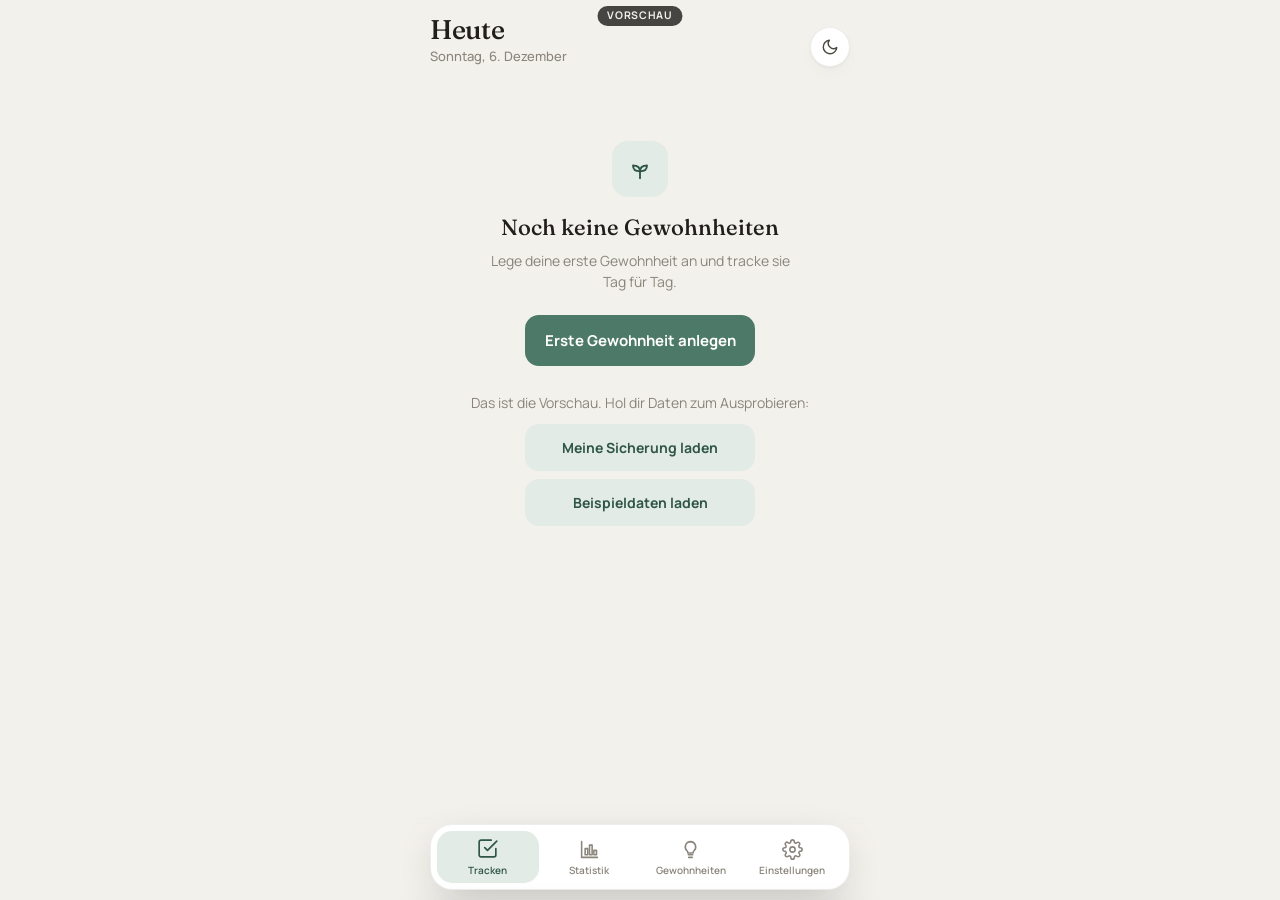
==== preview/index.html @ 8a150760 "Vorschau des Umbaus unter /preview/ (eigene Datenkopie, kein Netz, echte App unveraendert) Neue Stru" ====
<!doctype html>
<html lang="de">
<head>
<meta charset="utf-8">
<meta name="viewport" content="width=device-width,initial-scale=1,maximum-scale=1,user-scalable=no,viewport-fit=cover">
<meta name="apple-mobile-web-app-capable" content="yes">
<meta name="mobile-web-app-capable" content="yes">
<meta name="apple-mobile-web-app-status-bar-style" content="black-translucent">
<meta name="apple-mobile-web-app-title" content="Cadence Vorschau">
<meta name="robots" content="noindex">
<link rel="apple-touch-icon" href="../apple-touch-icon.png">
<link rel="icon" type="image/png" sizes="192x192" href="../icon-192.png">
<script>window.CADENCE_PREVIEW=true;</script>
<title>Cadence Vorschau</title>
<link rel="preconnect" href="https://fonts.googleapis.com">
<link rel="preconnect" href="https://fonts.gstatic.com" crossorigin>
<link rel="stylesheet" href="https://fonts.googleapis.com/css2?family=Fraunces:opsz,wght@9..144,400;9..144,500;9..144,600&family=Manrope:wght@400;500;600;700&display=swap">
<style>
:root{
  --bg:#f3f1ec; --surface:#ffffff; --surface-2:#eceae4; --surface-3:#e3e0d8;
  --ink:#211f1b; --ink-soft:#4c4842; --muted:#8a857c; --faint:#b6b1a7;
  --line:rgba(30,28,24,.08); --line-2:rgba(30,28,24,.14);
  --accent:#4d7a68; --accent-soft:#e2ebe6; --accent-ink:#2f5648;
  --g1:#93e3a4; --g2:#53bd75; --o1:#ffc47a; --o2:#f4964a; --r1:#dd8175; --r2:#c25b4f; --g-ink:#2f8a4f;
  --shadow:0 1px 2px rgba(30,28,24,.05),0 8px 24px -12px rgba(30,28,24,.14);
  --shadow-lg:0 12px 40px -12px rgba(30,28,24,.28);
  --rs:1; --radius:calc(18px*var(--rs)); --radius-sm:calc(12px*var(--rs));
  --font-display:"Fraunces",serif;
  --font-body:"Manrope",-apple-system,BlinkMacSystemFont,"Segoe UI",sans-serif;
  --fill-g:linear-gradient(150deg,var(--g1),var(--g2)); --fill-o:linear-gradient(150deg,var(--o1),var(--o2));
  --fill-r:linear-gradient(150deg,var(--r1),var(--r2)); --on-accent:#fff; --on-fill:#fff;
  --font-head:var(--font-display); --font-num:var(--font-display); --o-ink:var(--o2); --r-ink:var(--r2);
  --on-g:var(--on-fill); --on-o:var(--on-fill); --on-r:var(--on-fill); --knob:#fff;
  --knob-on:#fff; --knob-shadow:0 1px 3px rgba(0,0,0,.25); --num-shadow:0 1px 2px rgba(0,0,0,.25); --on-accent-fill:#fff;
  --fill-goal:linear-gradient(90deg,var(--g2),var(--accent)); --fill-accent:linear-gradient(150deg,var(--accent-soft),var(--accent));
  --safe-top:env(safe-area-inset-top,0px); --safe-bottom:env(safe-area-inset-bottom,0px);
}
@media (prefers-color-scheme:dark){
  :root:not([data-theme="light"]){
    --bg:#121210; --surface:#1c1b19; --surface-2:#252320; --surface-3:#2f2c28;
    --ink:#ece8e1; --ink-soft:#c4bfb6; --muted:#948f85; --faint:#615c54;
    --line:rgba(255,255,255,.08); --line-2:rgba(255,255,255,.14);
    --accent:#77a893; --accent-soft:#233029; --accent-ink:#9cc4b3; --on-accent:#10201a;
    --g1:#93e3a4; --g2:#53bd75; --o1:#ffc47a; --o2:#f4964a; --r1:#dd8175; --r2:#c25b4f; --g-ink:#93e3a4;
    --shadow:0 1px 2px rgba(0,0,0,.3),0 8px 24px -12px rgba(0,0,0,.5);
    --shadow-lg:0 12px 40px -10px rgba(0,0,0,.6);
  }
}
:root[data-theme="dark"]{
  --bg:#121210; --surface:#1c1b19; --surface-2:#252320; --surface-3:#2f2c28;
  --ink:#ece8e1; --ink-soft:#c4bfb6; --muted:#948f85; --faint:#615c54;
  --line:rgba(255,255,255,.08); --line-2:rgba(255,255,255,.14);
  --accent:#77a893; --accent-soft:#233029; --accent-ink:#9cc4b3; --on-accent:#10201a;
  --g1:#93e3a4; --g2:#53bd75; --o1:#ffc47a; --o2:#f4964a; --r1:#dd8175; --r2:#c25b4f; --g-ink:#93e3a4;
  --shadow:0 1px 2px rgba(0,0,0,.3),0 8px 24px -12px rgba(0,0,0,.5);
  --shadow-lg:0 12px 40px -10px rgba(0,0,0,.6);
}

*{box-sizing:border-box;-webkit-tap-highlight-color:transparent}
html,body{margin:0;padding:0}
body{background:var(--bg);color:var(--ink);
  font-family:var(--font-body);
  font-size:16px;line-height:1.5;-webkit-font-smoothing:antialiased;overflow-x:hidden}
button{font-family:inherit;color:inherit;border:none;background:none;cursor:pointer;padding:0}
input,select,textarea{font-family:inherit;font-size:16px}
::selection{background:var(--accent-soft)}
svg{display:block}

.app{max-width:460px;margin:0 auto;min-height:100vh;min-height:100dvh;display:flex;flex-direction:column;position:relative}

.head{padding:calc(var(--safe-top) + 16px) 20px 6px;display:flex;align-items:flex-end;justify-content:space-between;gap:12px}
.head h1{margin:0;font-family:var(--font-display);font-weight:500;font-size:27px;letter-spacing:-.01em;line-height:1;font-optical-sizing:auto}
.head .sub{color:var(--muted);font-size:13px;font-weight:500;margin-top:4px}
.head-btn{width:40px;height:40px;border-radius:50%;background:var(--surface);border:1px solid var(--line);
  display:grid;place-items:center;box-shadow:var(--shadow);transition:transform .15s}
.head-btn:active{transform:scale(.92)}
.head-btn svg{width:18px;height:18px;stroke:var(--ink-soft);fill:none;stroke-width:1.9;stroke-linecap:round;stroke-linejoin:round}

.scroll{flex:1;overflow-y:auto;-webkit-overflow-scrolling:touch;padding:12px 15px 128px;scroll-behavior:smooth;overscroll-behavior-y:contain}
.view{display:none}
.view.active{display:block;animation:viewIn .4s cubic-bezier(.32,.72,0,1)}
@keyframes viewIn{from{opacity:0;transform:translateY(9px) scale(.99)}to{opacity:1;transform:none}}
.view.stagger > *{animation:pop .5s both cubic-bezier(.34,1.32,.5,1)}
.view.stagger > *:nth-child(1){animation-delay:.02s}
.view.stagger > *:nth-child(2){animation-delay:.06s}
.view.stagger > *:nth-child(3){animation-delay:.10s}
.view.stagger > *:nth-child(4){animation-delay:.14s}
.view.stagger > *:nth-child(5){animation-delay:.18s}
.view.stagger > *:nth-child(6){animation-delay:.22s}
.view.stagger > *:nth-child(7){animation-delay:.26s}
.view.stagger > *:nth-child(n+8){animation-delay:.30s}
@keyframes pop{from{opacity:0;transform:translateY(13px) scale(.95)}to{opacity:1;transform:none}}
@media (prefers-reduced-motion:reduce){*{animation:none!important;transition:none!important;scroll-behavior:auto!important}}

/* ---- Dein Tag ---- */
.today-card{background:var(--surface);border:1px solid var(--line);border-radius:calc(15px*var(--rs));
  padding:10px 13px;box-shadow:var(--shadow);margin-bottom:9px}
.tc-head{display:flex;align-items:center;justify-content:space-between;margin-bottom:7px}
.tc-title{font-weight:700;font-size:12.5px;letter-spacing:.01em}
.tc-count{font-family:var(--font-display);font-weight:500;font-size:14px;color:var(--ink-soft);font-variant-numeric:tabular-nums}
.tc-bar{height:10px;border-radius:calc(6px*var(--rs));background:var(--surface-2);overflow:hidden}
.tc-bar i{display:block;height:100%;border-radius:calc(6px*var(--rs));transition:width .45s cubic-bezier(.32,.72,0,1)}
.tc-empty{color:var(--muted);font-size:12.5px;font-weight:500}

/* ---- Rueckfrage zu archivierten Gewohnheiten ---- */
.recall-card{background:var(--surface);border:1px solid var(--line);border-radius:calc(15px*var(--rs));
  padding:12px 13px;box-shadow:var(--shadow);margin-bottom:9px}
.recall-card .rc-top{display:flex;align-items:flex-start;gap:11px}
.recall-card .ico-tile{width:34px;height:34px;border-radius:calc(11px*var(--rs));flex-shrink:0}
.recall-card .ico-tile svg{width:18px;height:18px}
.recall-card .rc-t{flex:1;min-width:0}
.recall-card .rc-k{font-size:11px;font-weight:700;letter-spacing:.04em;text-transform:uppercase;color:var(--accent-ink)}
.recall-card .rc-q{font-size:13.5px;font-weight:500;line-height:1.4;margin-top:2px}
.recall-card .rc-q b{font-weight:800}
.recall-card .rc-btns{display:flex;gap:8px;margin-top:11px}
.recall-card .rc-btns button{flex:1;padding:11px 8px;border-radius:calc(12px*var(--rs));font-weight:700;font-size:13px;
  background:var(--surface-2);color:var(--ink-soft);transition:transform .15s}
.recall-card .rc-btns button.yes{background:var(--accent);color:var(--on-accent)}
.recall-card .rc-btns button:active{transform:scale(.97)}
.recall-card .rc-later{display:block;margin:10px auto 0;font-size:12px;font-weight:600;color:var(--muted)}

/* ---- Week nav ---- */
.wknav{display:flex;align-items:center;gap:7px;margin-bottom:9px}
.wknav .nbtn{width:31px;height:31px;border-radius:calc(10px*var(--rs));background:var(--surface);border:1px solid var(--line);
  display:grid;place-items:center;box-shadow:var(--shadow);flex-shrink:0;transition:transform .15s}
.wknav .nbtn:active{transform:scale(.9)}
.wknav .nbtn svg{width:15px;height:15px;stroke:var(--ink-soft);stroke-width:2;fill:none;stroke-linecap:round;stroke-linejoin:round}
.wknav .lbl{flex:1;text-align:center;font-weight:600;font-size:13px;color:var(--ink-soft)}
.wknav .jump{width:auto;padding:0 12px;height:31px;border-radius:calc(10px*var(--rs));font-size:12px;font-weight:700;
  color:var(--accent-ink);background:var(--accent-soft);box-shadow:none;flex-shrink:0}

/* ---- Habit card ---- */
.card{background:var(--surface);border:1px solid var(--line);border-radius:calc(15px*var(--rs));
  padding:8px 10px;margin-bottom:7px;box-shadow:var(--shadow);
  transition:transform .2s cubic-bezier(.34,1.5,.5,1),box-shadow .2s}
.card:active{transform:scale(.985)}
.card-top{display:flex;align-items:center;gap:9px;margin-bottom:6px}
.card-open{flex:1;min-width:0;display:flex;align-items:center;gap:9px;text-align:left;
  border-radius:calc(10px*var(--rs));padding:2px;margin:-2px;transition:transform .2s cubic-bezier(.34,1.5,.5,1),background .2s}
.card-open:active{transform:scale(.97);background:var(--surface-2)}
.card-chev{width:15px;height:15px;flex-shrink:0;stroke:var(--faint);fill:none;stroke-width:2.2;
  stroke-linecap:round;stroke-linejoin:round;margin-left:1px}

/* ---- groups ---- */
.group-card{border-color:var(--line-2)}
.grp-members{font-size:11px;font-weight:600;color:var(--muted);line-height:1.35;margin:-2px 0 8px;
  display:-webkit-box;-webkit-line-clamp:2;-webkit-box-orient:vertical;overflow:hidden}
.grp-check{width:30px;height:30px;flex-shrink:0;border-radius:calc(9px*var(--rs));background:var(--surface-2);display:grid;
  place-items:center;transition:transform .22s cubic-bezier(.34,1.6,.5,1),background .2s}
.grp-check svg{width:16px;height:16px;stroke:var(--muted);fill:none;stroke-width:2.4;stroke-linecap:round;stroke-linejoin:round}
.grp-check.on{background:var(--fill-g)}
.grp-check.on svg{stroke:var(--on-fill)}
.grp-check:active{transform:scale(.85)}
.grp-toggle{width:30px;height:30px;flex-shrink:0;border-radius:calc(9px*var(--rs));display:grid;place-items:center;
  transition:transform .25s cubic-bezier(.34,1.4,.5,1)}
.grp-toggle svg{width:17px;height:17px;stroke:var(--muted);fill:none;stroke-width:2.2;stroke-linecap:round;stroke-linejoin:round}
.grp-toggle.open{transform:rotate(180deg)}
.grp-toggle:active{background:var(--surface-2)}
.grp-body{margin:-3px 0 7px 12px;padding-left:10px;border-left:2px solid var(--line-2)}
.card-sub{box-shadow:none;background:var(--surface-2);margin-bottom:6px}

/* group day sheet */
.bulk-btn{padding:13px 10px;border-radius:calc(13px*var(--rs));background:var(--surface-2);color:var(--ink-soft);
  font-weight:700;font-size:13.5px;flex:1;transition:transform .2s cubic-bezier(.34,1.5,.5,1)}
.bulk-btn:active{transform:scale(.96)}
.bulk-btn.main{width:100%;background:var(--fill-g);color:var(--on-fill);
  font-size:15px;padding:15px;margin-bottom:8px}
.bulk-row{display:flex;gap:8px;margin-bottom:18px}
.sit-row .sn .off{font-weight:600;font-size:11px;color:var(--faint);margin-left:6px}

/* member picker */
.pick-row{width:100%;display:flex;align-items:center;gap:11px;padding:9px 11px;border-radius:calc(13px*var(--rs));
  border:1.5px solid var(--line);background:var(--surface);margin-bottom:8px;text-align:left;
  transition:transform .2s cubic-bezier(.34,1.5,.5,1),border-color .2s,background .2s}
.pick-row:active{transform:scale(.98)}
.pick-row.sel{border-color:var(--accent);background:var(--accent-soft)}
.pick-row .ico-tile{width:28px;height:28px;border-radius:calc(8px*var(--rs))}
.pick-row .ico-tile svg{width:16px;height:16px}
.pr-name{flex:1;min-width:0;font-size:14px;font-weight:600;display:flex;flex-direction:column;gap:1px}
.pr-name span{white-space:nowrap;overflow:hidden;text-overflow:ellipsis}
.pr-name em{font-style:normal;font-size:11px;font-weight:600;color:var(--faint)}
.pr-box{width:22px;height:22px;flex-shrink:0;border-radius:calc(7px*var(--rs));border:1.5px solid var(--line-2);
  display:grid;place-items:center}
.pick-row.sel .pr-box{background:var(--accent);border-color:var(--accent)}
.pr-box svg{width:14px;height:14px;stroke:var(--on-accent-fill);fill:none;stroke-width:3;stroke-linecap:round;stroke-linejoin:round}
.ico-tile{width:29px;height:29px;border-radius:calc(9px*var(--rs));background:var(--accent-soft);display:grid;place-items:center;flex-shrink:0}
.ico-tile svg{width:17px;height:17px;stroke:var(--accent-ink);fill:none;stroke-width:1.7;stroke-linecap:round;stroke-linejoin:round}
.card-name{flex:1;min-width:0}
.card-name h3{margin:0;font-size:14px;font-weight:700;letter-spacing:-.01em;white-space:nowrap;overflow:hidden;text-overflow:ellipsis}
.card-name .goal{color:var(--muted);font-size:10.5px;font-weight:500;margin-top:0;white-space:nowrap;overflow:hidden;text-overflow:ellipsis}
.chip-streak{display:flex;align-items:center;gap:4px;flex-shrink:0;padding:3px 9px 3px 7px;background:var(--surface-2);
  border-radius:calc(20px*var(--rs));font-weight:700;font-size:12px;color:var(--ink-soft);font-variant-numeric:tabular-nums}
.chip-streak.on{background:var(--accent-soft);color:var(--accent-ink)}
.chip-streak svg{width:13px;height:13px;fill:none;stroke:currentColor;stroke-width:1.9;stroke-linecap:round;stroke-linejoin:round}

.week{display:grid;grid-template-columns:repeat(7,1fr);gap:4px}
.day{display:flex;flex-direction:column;align-items:center;gap:2px}
.day .dl{font-size:9px;font-weight:700;color:var(--faint);letter-spacing:.02em;text-transform:uppercase}
.day .dn{font-size:9.5px;font-weight:600;color:var(--muted);font-variant-numeric:tabular-nums}
.cell{width:100%;height:33px;border-radius:calc(8px*var(--rs));background:var(--surface-2);border:1.5px solid transparent;
  position:relative;overflow:hidden;transition:transform .22s cubic-bezier(.34,1.6,.5,1);display:flex;flex-direction:column}
.cell:active{transform:scale(.82)}
.cell.today{border-color:var(--accent)}
.cell.future{opacity:.4}
.cell.offsched{background:repeating-linear-gradient(45deg,var(--surface-2),var(--surface-2) 3px,transparent 3px,transparent 6px);opacity:.55}
.seg{flex:1;transition:background .25s}
.seg + .seg{border-top:1px solid rgba(255,255,255,.32)}
.seg.g{background:var(--fill-g)}
.seg.o{background:var(--fill-o)}
.seg.r{background:var(--fill-r)}
.cell .dot{position:absolute;bottom:3px;left:50%;transform:translateX(-50%);width:3px;height:3px;border-radius:50%;background:var(--faint)}
.cell.done .dot{display:none}
.goalbar{margin-top:8px;display:flex;flex-direction:column;gap:4px}
.gb-track{height:5px;border-radius:calc(4px*var(--rs));background:var(--surface-2);overflow:hidden}
.gb-track i{display:block;height:100%;border-radius:calc(4px*var(--rs));background:var(--fill-goal);
  transition:width .5s cubic-bezier(.32,.72,0,1)}
.gb-cap{font-size:9.5px;font-weight:700;color:var(--faint);letter-spacing:.03em}

/* ---- Matrix: gemeinsames Raster fuer alle Gewohnheiten ---- */
.matrix{background:var(--surface);border:1px solid var(--line);border-radius:var(--radius);
  padding:10px 10px 6px;box-shadow:var(--shadow);margin-bottom:9px}
.mgrid{display:grid;grid-template-columns:16px 90px repeat(7,minmax(0,1fr)) 32px;align-items:center;gap:3px}
.mhead{padding-bottom:7px;border-bottom:1px solid var(--line);margin-bottom:1px}
.mhead .dl{text-align:center;font-size:9px;font-weight:700;color:var(--faint);letter-spacing:.02em;text-transform:uppercase}
.mrow{padding:6px 0;border-top:1px solid var(--line)}
.mrow:first-of-type{border-top:none}
.mchev{width:16px;height:16px;stroke:var(--faint);fill:none;stroke-width:2.2;stroke-linecap:round;stroke-linejoin:round;
  transition:transform .25s cubic-bezier(.34,1.4,.5,1)}
.mchev.open{transform:rotate(180deg)}
.mname{display:flex;align-items:center;gap:6px;min-width:0;text-align:left}
.mname .ico-tile{width:22px;height:22px;border-radius:calc(7px*var(--rs));flex-shrink:0}
.mname .ico-tile svg{width:12px;height:12px}
.mname span{font-size:11.5px;font-weight:700;white-space:nowrap;overflow:hidden;text-overflow:ellipsis}
.mrow.sub .mname{padding-left:11px}
.mrow.sub .mname span{font-weight:600;color:var(--ink-soft);font-size:11px}
.mcell{aspect-ratio:1;border-radius:calc(6px*var(--rs));background:var(--surface-2);position:relative;overflow:hidden;display:flex;flex-direction:column}
.mcell.future{opacity:.4}
.mcell.offsched{background:repeating-linear-gradient(45deg,var(--surface-2),var(--surface-2) 2px,transparent 2px,transparent 4px);opacity:.55}
.mcell.today{outline:1.5px solid var(--accent);outline-offset:1px}
.mseg{flex:1}
.mseg+.mseg{border-top:1px solid rgba(255,255,255,.32)}
.mseg.g{background:var(--fill-g)}
.mseg.o{background:var(--fill-o)}
.mseg.r{background:var(--fill-r)}
.mstreak{font-size:11px;font-weight:800;color:var(--faint);font-variant-numeric:tabular-nums;
  display:flex;align-items:center;justify-content:flex-end;gap:1px}
.mstreak svg{width:11px;height:11px;fill:none;stroke:currentColor;stroke-width:2;stroke-linecap:round;stroke-linejoin:round;flex-shrink:0}
.mstreak.on{color:var(--accent-ink)}
.mstreak.warn{color:var(--o-ink)}
/* Meilenstein-Punkt am Icon (Matrix hat keinen Platz fuer Text) */
.ico-tile.ms-stable,.ico-tile.ms-archive{position:relative}
.ico-tile.ms-stable::after,.ico-tile.ms-archive::after{content:"";position:absolute;top:-2px;right:-2px;width:7px;height:7px;
  border-radius:50%;border:1.5px solid var(--surface)}
.ico-tile.ms-stable::after{background:var(--accent)}
.ico-tile.ms-archive::after{background:var(--g2)}

/* ---- Umschalter Woche/Heute + Tages-Checkliste ---- */
.view-toggle{margin-bottom:9px}
.tlist{background:var(--surface);border:1px solid var(--line);border-radius:var(--radius);
  padding:2px 14px;box-shadow:var(--shadow);margin-bottom:9px}
.trow{width:100%;display:flex;align-items:center;gap:11px;padding:12px 0;border-top:1px solid var(--line);
  text-align:left;transition:transform .2s cubic-bezier(.34,1.5,.5,1)}
.tlist>.trow:first-child,.tlist>.trow-grp:first-child>.trow:first-child{border-top:none}
.trow:active{transform:scale(.99)}
.trow .ico-tile{width:32px;height:32px;flex-shrink:0}
.tname{flex:1;min-width:0}
.tname .n{font-size:14px;font-weight:700;white-space:nowrap;overflow:hidden;text-overflow:ellipsis}
.tname .sit{font-size:11.5px;color:var(--muted);font-weight:500;margin-top:1px;white-space:nowrap;overflow:hidden;text-overflow:ellipsis}
.tstatus{width:38px;height:38px;border-radius:calc(11px*var(--rs));background:var(--surface-2);flex-shrink:0}
.tstatus.g{background:var(--fill-g)}
.tstatus.o{background:var(--fill-o)}
.tstatus.r{background:var(--fill-r)}
.tempty{text-align:center;padding:34px 10px;color:var(--muted);font-size:13.5px;font-weight:500}
/* Gruppenzeile in der Heute-Liste: Chevron zum Auf-/Zuklappen + eigener Bereich zum Oeffnen des Tagesblatts */
.tchev{width:16px;height:16px;flex-shrink:0;display:flex;align-items:center;justify-content:center}
.trow-open{flex:1;min-width:0;display:flex;align-items:center;gap:11px;text-align:left}
.trow.sub{padding-left:25px}
.trow.sub .ico-tile{width:27px;height:27px}
.tlist button:disabled{opacity:.4}
/* Gruppen: eigene Karte, Kopfzeile farbig abgesetzt */
.tgroup{padding-top:0;overflow:hidden}
.tghead{width:auto;margin:0 -14px;padding:11px 14px;background:var(--accent-soft);border-top:none}
.tgroup.closed .tghead{margin-bottom:-2px}
.tghead .ico-tile{background:var(--accent)}
.tghead .ico-tile svg{stroke:var(--surface)}
.tghead .tname .n{font-family:var(--font-display);font-weight:500;font-size:16.5px;color:var(--accent-ink)}
.tghead .mchev{stroke:var(--accent-ink)}
.tghead+.trow{border-top:none}
.tghead .tstatus{background:var(--surface)}
/* Woche: Gruppenzeile als farbiges Band, Spalten bleiben ausgerichtet */
.mrow.grp{background:var(--accent-soft);border-radius:calc(10px*var(--rs));margin:4px -6px 1px;padding:6px;border-top:none}
.mrow.grp .mname span{font-family:var(--font-display);font-weight:500;font-size:13px;color:var(--accent-ink)}
.mrow.grp .ico-tile{background:var(--accent)}
.mrow.grp .ico-tile svg{stroke:var(--surface)}
.mrow.grp .mchev{stroke:var(--accent-ink)}
.mrow.grp .mcell{background:var(--surface)}
.mrow.grp+.mrow{border-top:none}
/* Heute-Zeile: Name oeffnet Bearbeiten, Feld oeffnet das Tagesblatt */
.trow:active{transform:none}
.trow-open:active,.tstatus:active{transform:scale(.96)}
.trow-open,.tstatus{transition:transform .2s cubic-bezier(.34,1.5,.5,1)}
.tname .n{display:flex;align-items:center;gap:5px}
.tname .n span{min-width:0;overflow:hidden;text-overflow:ellipsis}
.tname .n svg{width:13px;height:13px;flex-shrink:0;stroke:var(--faint);fill:none;stroke-width:1.9;stroke-linecap:round;stroke-linejoin:round}
.tmeta{display:flex;align-items:center;gap:6px;margin-top:2px;min-width:0}
.tmeta .sit{margin-top:0}
.tmeta .warn{font-size:11px;font-weight:700;color:var(--o-ink);white-space:nowrap}
.tstatus{display:flex;overflow:hidden;gap:0}
.tstatus i{flex:1;display:block}
.tstatus i+i{border-left:1.5px solid var(--surface)}
.tstatus i.g{background:var(--fill-g)}
.tstatus i.o{background:var(--fill-o)}
.tstatus i.r{background:var(--fill-r)}
.trow .chip-streak{padding:5px 10px 5px 8px;font-size:13.5px;font-weight:800}
.trow .chip-streak svg{width:14px;height:14px;stroke-width:2.1}
.chip-streak.warn{background:rgba(244,150,74,.16);color:var(--o-ink)}
.badge{display:inline-block;padding:1px 7px;border-radius:calc(10px*var(--rs));font-size:10.5px;font-weight:700;white-space:nowrap;flex-shrink:0}
.badge.stable{background:var(--accent-soft);color:var(--accent-ink)}
.badge.archive{background:rgba(83,189,117,.16);color:var(--g-ink)}

.add-btn{width:100%;padding:14px;border-radius:var(--radius);border:1.5px dashed var(--line-2);color:var(--muted);
  font-weight:600;font-size:14px;display:flex;align-items:center;justify-content:center;gap:8px;background:transparent;transition:.2s}
.add-btn:active{background:var(--surface-2)}
.add-btn svg{width:17px;height:17px;stroke:currentColor;fill:none;stroke-width:2;stroke-linecap:round}
.empty{text-align:center;padding:56px 30px;color:var(--muted)}
.empty .ico{margin:0 auto 14px;width:56px;height:56px;border-radius:calc(16px*var(--rs));background:var(--accent-soft);display:grid;place-items:center}
.empty .ico svg{width:28px;height:28px;stroke:var(--accent-ink);fill:none;stroke-width:1.6;stroke-linecap:round;stroke-linejoin:round}
.empty h2{font-family:var(--font-display);font-weight:500;font-size:22px;color:var(--ink);margin:0 0 6px}
.empty p{font-size:14px;margin:0 0 22px;line-height:1.55}
.section-label{font-size:11.5px;font-weight:700;letter-spacing:.06em;text-transform:uppercase;color:var(--faint);margin:20px 6px 11px}

/* ---- Nav ---- */
.nav{position:fixed;bottom:0;left:50%;transform:translateX(-50%);width:100%;max-width:460px;
  padding:8px 20px calc(var(--safe-bottom) + 10px);background:linear-gradient(to top,var(--bg) 55%,transparent);z-index:40}
.nav-inner{background:var(--surface);border:1px solid var(--line);border-radius:calc(22px*var(--rs));box-shadow:var(--shadow-lg);display:flex;padding:6px}
.nav-item{flex:1;padding:8px 0 6px;border-radius:calc(15px*var(--rs));display:flex;flex-direction:column;align-items:center;gap:3px;color:var(--muted);
  transition:color .2s,background .3s cubic-bezier(.34,1.28,.52,1),transform .22s cubic-bezier(.34,1.5,.5,1)}
.nav-item.active{color:var(--accent-ink);background:var(--accent-soft)}
.nav-item svg{width:21px;height:21px;stroke:currentColor;fill:none;stroke-width:1.8;stroke-linecap:round;stroke-linejoin:round;
  transition:transform .25s cubic-bezier(.34,1.5,.5,1)}
.nav-item.active svg{transform:translateY(-1px) scale(1.06)}
.nav-item span{font-size:10px;font-weight:600;white-space:nowrap}
.nav-item:active{transform:scale(.9)}

/* ---- Sheet ---- */
.scrim{position:fixed;inset:0;background:rgba(20,18,15,.42);backdrop-filter:blur(3px);-webkit-backdrop-filter:blur(3px);
  opacity:0;pointer-events:none;transition:opacity .3s;z-index:50}
.scrim.show{opacity:1;pointer-events:auto}
.sheet{position:fixed;left:50%;bottom:0;transform:translate(-50%,100%);width:100%;max-width:460px;background:var(--bg);
  border-radius:calc(26px*var(--rs)) calc(26px*var(--rs)) 0 0;z-index:60;box-shadow:var(--shadow-lg);transition:transform .38s cubic-bezier(.32,.72,0,1);
  max-height:92dvh;display:flex;flex-direction:column;padding-bottom:var(--safe-bottom)}
.sheet.show{transform:translate(-50%,0)}
.grabber{width:38px;height:5px;border-radius:calc(3px*var(--rs));background:var(--line-2);margin:9px auto 2px;flex-shrink:0}
.sheet-head{display:flex;align-items:center;justify-content:space-between;padding:6px 20px 12px}
.sheet-head h2{margin:0;font-family:var(--font-display);font-weight:500;font-size:22px;letter-spacing:-.01em}
.sheet-body{overflow-y:auto;-webkit-overflow-scrolling:touch;padding:0 20px 24px}
.x-btn{width:32px;height:32px;border-radius:50%;background:var(--surface-2);display:grid;place-items:center}
.x-btn svg{width:16px;height:16px;stroke:var(--ink-soft);stroke-width:2.2;fill:none;stroke-linecap:round}

.de-date{color:var(--muted);font-size:13px;font-weight:600;margin:-4px 0 14px;text-transform:capitalize}
.sit-row{margin-bottom:14px}
.sit-row .sn{font-size:14px;font-weight:700;margin-bottom:8px}
.choices{display:grid;grid-template-columns:repeat(3,1fr);gap:8px}
.choice{padding:13px 6px 11px;border-radius:calc(14px*var(--rs));border:1.5px solid var(--line);background:var(--surface);
  display:flex;flex-direction:column;align-items:center;gap:7px;
  transition:transform .22s cubic-bezier(.34,1.6,.5,1),background .18s,border-color .18s}
.choice:active{transform:scale(.9)}
.choice.sel .sw{animation:swpop .35s cubic-bezier(.34,1.5,.5,1)}
@keyframes swpop{0%{transform:scale(.7)}60%{transform:scale(1.15)}100%{transform:scale(1)}}
.choice .sw{width:25px;height:25px;border-radius:calc(8px*var(--rs))}
.choice .cl{font-size:11px;font-weight:600;color:var(--muted)}
.choice.sel{border-color:var(--accent);background:var(--accent-soft)}
.choice.sel .cl{color:var(--ink)}
.sw.g{background:var(--fill-g)}
.sw.o{background:var(--fill-o)}
.sw.r{background:var(--fill-r)}
.clear-day{width:100%;margin-top:8px;padding:12px;border-radius:calc(13px*var(--rs));background:var(--surface-2);color:var(--muted);font-weight:600;font-size:13.5px}

/* forms */
.field{margin-bottom:18px}
.field > label{display:block;font-size:12.5px;font-weight:700;color:var(--ink-soft);margin-bottom:8px}
.field .hint{font-size:12px;color:var(--muted);font-weight:500;margin-top:6px;line-height:1.4}
.field .hint b{color:var(--ink-soft);font-weight:700}
.esec{font-size:12px;font-weight:700;letter-spacing:.06em;text-transform:uppercase;color:var(--accent-ink);
  margin:20px 2px 12px;padding-top:16px;border-top:1px solid var(--line)}
.esec .opt{color:var(--faint);font-weight:600;text-transform:none;letter-spacing:0}
.seg-toggle{display:flex;background:var(--surface-2);border-radius:calc(13px*var(--rs));padding:4px;gap:4px}
.seg-toggle button{flex:1;padding:10px 6px;border-radius:calc(10px*var(--rs));font-weight:600;font-size:13px;color:var(--muted);
  text-align:center;transition:background .2s,color .2s,box-shadow .2s}
.seg-toggle button.sel{background:var(--surface);color:var(--ink);box-shadow:var(--shadow)}
.inp{width:100%;padding:12px 14px;border-radius:calc(12px*var(--rs));border:1.5px solid var(--line);background:var(--surface);
  color:var(--ink);outline:none;transition:.18s;font-weight:500}
.inp:focus{border-color:var(--accent)}
select.inp{appearance:none;-webkit-appearance:none;
  background-image:url("data:image/svg+xml,%3Csvg xmlns='http://www.w3.org/2000/svg' width='16' height='16' fill='none' stroke='%238a857c' stroke-width='2' stroke-linecap='round'%3E%3Cpath d='M4 6l4 4 4-4'/%3E%3C/svg%3E");
  background-repeat:no-repeat;background-position:right 13px center;padding-right:38px}
.icon-pick{display:flex;flex-wrap:wrap;gap:8px;max-height:180px;overflow-y:auto;padding:2px;
  border:1px solid var(--line);border-radius:calc(14px*var(--rs));background:var(--surface-2)}
.icon-pick button{width:44px;height:44px;border-radius:calc(12px*var(--rs));background:var(--surface);border:1.5px solid var(--line);display:grid;place-items:center;transition:.14s}
.icon-pick button svg{width:21px;height:21px;stroke:var(--ink-soft);fill:none;stroke-width:1.7;stroke-linecap:round;stroke-linejoin:round}
.icon-pick button.sel{border-color:var(--accent);background:var(--accent-soft);transform:scale(1.04)}
.icon-pick button.sel svg{stroke:var(--accent-ink)}
.wd-pick{display:flex;gap:6px}
.wd-pick button{flex:1;aspect-ratio:1;border-radius:calc(10px*var(--rs));background:var(--surface);border:1.5px solid var(--line);
  font-size:12px;font-weight:700;color:var(--muted);transition:.14s}
.wd-pick button.sel{background:var(--accent-soft);border-color:transparent;color:var(--accent-ink)}
.stepper{display:flex;align-items:center;gap:14px}
.stepper button{width:38px;height:38px;border-radius:calc(11px*var(--rs));background:var(--surface-2);font-size:21px;font-weight:500;display:grid;place-items:center;color:var(--ink-soft)}
.stepper .val{font-family:var(--font-display);font-size:25px;font-weight:500;min-width:44px;text-align:center;font-variant-numeric:tabular-nums}
.stepper .unit{color:var(--muted);font-size:13px;font-weight:600}
.sit-edit,.rem-time{display:flex;align-items:center;gap:9px;margin-bottom:9px}
.sit-edit .inp,.rem-time .inp{flex:1}
.del{width:40px;height:42px;flex-shrink:0;border-radius:calc(11px*var(--rs));background:var(--surface-2);display:grid;place-items:center}
.del svg{width:17px;height:17px;stroke:var(--r-ink);stroke-width:2;fill:none;stroke-linecap:round;stroke-linejoin:round}
.add-inline{color:var(--accent-ink);font-weight:700;font-size:13.5px;display:flex;align-items:center;gap:6px;padding:6px 0}
.add-inline svg{width:16px;height:16px;stroke:currentColor;stroke-width:2.2;fill:none;stroke-linecap:round}
.primary{width:100%;padding:15px;border-radius:calc(14px*var(--rs));background:var(--accent);color:var(--on-accent);font-weight:700;font-size:15px;transition:.15s;margin-top:6px}
.primary:active{transform:scale(.98);filter:brightness(.96)}
.danger-btn{width:100%;padding:14px;border-radius:calc(14px*var(--rs));background:transparent;color:var(--r-ink);font-weight:600;font-size:14px;margin-top:8px}

.switch{width:50px;height:30px;border-radius:calc(16px*var(--rs));background:var(--surface-3);position:relative;transition:.22s;flex-shrink:0}
.switch.on{background:var(--accent)}
.switch::after{content:"";position:absolute;top:3px;left:3px;width:24px;height:24px;border-radius:50%;background:var(--knob);transition:.22s;box-shadow:var(--knob-shadow)}
.switch.on::after{transform:translateX(20px);background:var(--knob-on)}

.set-group{background:var(--surface);border:1px solid var(--line);border-radius:var(--radius);overflow:hidden;margin-bottom:14px;box-shadow:var(--shadow)}
.set-row{display:flex;align-items:center;gap:13px;padding:14px 15px;border-bottom:1px solid var(--line)}
.set-row:last-child{border-bottom:none}
.set-row .si{width:34px;height:34px;border-radius:calc(10px*var(--rs));background:var(--surface-2);display:grid;place-items:center;flex-shrink:0}
.set-row .si svg{width:18px;height:18px;stroke:var(--ink-soft);fill:none;stroke-width:1.8;stroke-linecap:round;stroke-linejoin:round}
.set-row .si.acc{background:var(--accent-soft)}
.set-row .si.acc svg{stroke:var(--accent-ink)}
.set-row .st{flex:1;min-width:0}
.set-row .st .t{font-size:14.5px;font-weight:600}
.set-row .st .d{font-size:12px;color:var(--muted);font-weight:500;margin-top:1px}
.set-row .inp{width:auto;padding:8px 11px}
.set-row .chev{stroke:var(--faint);width:17px;height:17px;fill:none;stroke-width:2;stroke-linecap:round;stroke-linejoin:round}
.set-row.tap:active{background:var(--surface-2)}
.set-row .chev.fold{transition:transform .25s cubic-bezier(.34,1.4,.5,1)}
.set-row .chev.fold.open{transform:rotate(180deg)}
.pill-val{color:var(--muted);font-size:13px;font-weight:600}

/* ideas */
.idea-add{display:flex;gap:9px;margin-bottom:14px}
.idea-add .inp{flex:1}
.idea-addbtn{width:48px;flex-shrink:0;border-radius:calc(12px*var(--rs));background:var(--accent-soft);color:var(--accent-ink);
  font-size:26px;font-weight:400;display:grid;place-items:center;transition:transform .22s cubic-bezier(.34,1.6,.5,1)}
.idea-addbtn:active{transform:scale(.88)}
.idea-card{display:flex;align-items:flex-start;gap:11px;background:var(--surface);border:1px solid var(--line);
  border-radius:calc(14px*var(--rs));padding:12px 13px;margin-bottom:9px;box-shadow:var(--shadow);
  transition:transform .2s cubic-bezier(.34,1.5,.5,1)}
.idea-card:active{transform:scale(.99)}
.idea-card .itext{flex:1;font-size:14px;font-weight:500;line-height:1.4;word-break:break-word;padding-top:5px}
.idea-card .iact{display:flex;gap:6px;flex-shrink:0}
.idea-card .iact button{width:33px;height:33px;border-radius:calc(9px*var(--rs));background:var(--surface-2);display:grid;place-items:center;
  transition:transform .2s cubic-bezier(.34,1.6,.5,1)}
.idea-card .iact button:active{transform:scale(.86)}
.idea-card .iact button svg{width:16px;height:16px;fill:none;stroke-width:1.9;stroke-linecap:round;stroke-linejoin:round}
.idea-card .iact .conv{background:var(--accent-soft)}
.idea-card .iact .conv svg{stroke:var(--accent-ink)}
.idea-card .iact .rm svg{stroke:var(--r-ink)}

/* stats */
.hero-stat{background:var(--surface);border:1px solid var(--line);border-radius:var(--radius);padding:18px;box-shadow:var(--shadow);margin-bottom:12px}
.hero-stat .row{display:flex;gap:12px}
.hs{flex:1;text-align:center}
.hs .n{font-family:var(--font-display);font-weight:500;font-size:32px;line-height:1;letter-spacing:-.02em;font-variant-numeric:tabular-nums}
.hs .n.g{color:var(--g2)} .hs .n.o{color:var(--o-ink)}
.hs .l{font-size:11px;font-weight:600;color:var(--muted);margin-top:6px}
.hs + .hs{border-left:1px solid var(--line)}
.bar{height:9px;border-radius:calc(6px*var(--rs));background:var(--surface-2);overflow:hidden;display:flex;margin-top:16px}
.bar i{display:block;height:100%}
.bar i.g{background:linear-gradient(90deg,var(--g1),var(--g2))}
.bar i.o{background:linear-gradient(90deg,var(--o1),var(--o2))}
.bar i.r{background:linear-gradient(90deg,var(--r1),var(--r2))}
.stat-card{background:var(--surface);border:1px solid var(--line);border-radius:var(--radius);padding:15px;box-shadow:var(--shadow);margin-bottom:12px}
.stat-card .sh{display:flex;align-items:center;gap:10px;margin-bottom:13px}
.stat-card .sh .ico-tile{width:32px;height:32px}
.stat-card .sh .ico-tile svg{width:18px;height:18px}
.stat-card .sh h3{margin:0;font-size:14.5px;font-weight:700;flex:1;white-space:nowrap;overflow:hidden;text-overflow:ellipsis}
.stat-card .sh .pct{font-family:var(--font-display);font-size:19px;font-weight:500;color:var(--accent-ink)}
.mnav{display:flex;align-items:center;justify-content:space-between;margin-bottom:13px;padding:0 4px}
.mnav h2{font-family:var(--font-display);font-weight:500;font-size:19px;margin:0;text-transform:capitalize}
.mnav button{width:36px;height:36px;border-radius:calc(11px*var(--rs));background:var(--surface);border:1px solid var(--line);display:grid;place-items:center;box-shadow:var(--shadow)}
.mnav button svg{width:17px;height:17px;stroke:var(--ink-soft);stroke-width:2;fill:none;stroke-linecap:round;stroke-linejoin:round}
.mnav button:disabled{opacity:.35}
.cal{display:grid;grid-template-columns:repeat(7,minmax(0,1fr));gap:5px}
.cal .cd{text-align:center;font-size:10px;font-weight:700;color:var(--faint);padding-bottom:3px;text-transform:uppercase}
.cal .mc{aspect-ratio:1;border-radius:calc(9px*var(--rs));background:var(--surface-2);position:relative;overflow:hidden;display:flex}
.cal .mc.empty{background:transparent;padding:0}
.cal .mc .num{position:absolute;inset:0;display:grid;place-items:center;font-size:11px;font-weight:600;color:var(--ink-soft);z-index:1}
.cal .mc.filled .num{color:var(--on-g);text-shadow:var(--num-shadow)}
.cal .mc.filled:has(.sg.o) .num{color:var(--on-o)}
.cal .mc.filled:has(.sg.r) .num{color:var(--on-r)}
.cal .mc .sg{flex:1}
.cal .mc .sg.g{background:var(--fill-g)}
.cal .mc .sg.o{background:var(--fill-o)}
.cal .mc .sg.r{background:var(--fill-r)}
.cal .mc.tdy{outline:2px solid var(--accent);outline-offset:-2px}
.year-grid{display:grid;grid-template-columns:repeat(auto-fill,minmax(9px,1fr));gap:3px;margin-top:4px}
.yc{aspect-ratio:1;border-radius:calc(2.5px*var(--rs));background:var(--surface-2)}
.yc.g{background:var(--fill-g)}
.yc.o{background:var(--fill-o)}
.yc.r{background:var(--fill-r)}
.legend{display:flex;gap:16px;justify-content:center;margin:15px 0 2px;flex-wrap:wrap}
.legend div{display:flex;align-items:center;gap:6px;font-size:11.5px;font-weight:600;color:var(--muted)}
.legend .sw{width:12px;height:12px;border-radius:calc(4px*var(--rs))}
.filter-chips{display:flex;gap:8px;overflow-x:auto;padding:2px 0 12px;-webkit-overflow-scrolling:touch}
.chip{padding:7px 13px;border-radius:calc(20px*var(--rs));background:var(--surface);border:1px solid var(--line);font-size:12.5px;font-weight:600;color:var(--muted);white-space:nowrap;flex-shrink:0;display:flex;align-items:center;gap:6px}
.chip svg{width:14px;height:14px;stroke:currentColor;fill:none;stroke-width:1.8;stroke-linecap:round;stroke-linejoin:round}
.chip.sel{background:var(--accent-soft);color:var(--accent-ink);border-color:transparent}

.toast{position:fixed;bottom:calc(var(--safe-bottom) + 96px);left:50%;transform:translateX(-50%) translateY(20px);
  background:var(--ink);color:var(--bg);padding:11px 20px;border-radius:calc(20px*var(--rs));font-size:13.5px;font-weight:600;
  opacity:0;pointer-events:none;transition:.3s;z-index:80;box-shadow:var(--shadow-lg);max-width:88%;text-align:center}
.toast.show{opacity:1;transform:translateX(-50%) translateY(0)}
.toast.big{background:var(--accent);color:var(--on-accent);font-size:14.5px;padding:13px 22px}

textarea.inp{resize:vertical;min-height:74px;line-height:1.45;font-size:16px}
.ghost-btn{width:100%;padding:14px;border-radius:calc(14px*var(--rs));background:var(--accent-soft);color:var(--accent-ink);font-weight:700;font-size:14px;margin-top:8px}
.ghost-btn:active{transform:scale(.98)}

/* ---- Meilensteine im Editor ---- */
.ms-box{background:var(--surface);border:1px solid var(--line);border-radius:calc(14px*var(--rs));padding:4px 13px}
.ms-row{padding:10px 0;border-top:1px solid var(--line)}
.ms-row:first-child{border-top:none}
.ms-top{display:flex;align-items:center;justify-content:space-between;gap:8px;margin-bottom:6px}
.ms-top b{font-size:13.5px}
.ms-top .ok{font-size:11.5px;font-weight:700;color:var(--g-ink)}
.ms-top .no{font-size:11.5px;font-weight:600;color:var(--faint)}
.ms-line{display:flex;justify-content:space-between;font-size:12px;color:var(--muted);font-weight:600;margin-top:5px}
.ms-line .y{color:var(--g-ink)}
.ms-why{font-size:12.5px;color:var(--ink-soft);font-weight:500;line-height:1.4;margin:-2px 0 8px}

/* ---- Einstellungen: kompakter Stepper ---- */
.mini-step{display:flex;align-items:center;gap:6px;flex-shrink:0}
.mini-step button{width:30px;height:30px;border-radius:calc(9px*var(--rs));background:var(--surface-2);font-size:18px;display:grid;place-items:center;color:var(--ink-soft)}
.mini-step button:active{transform:scale(.88)}
.mini-step .v{min-width:34px;text-align:center;font-weight:800;font-size:14.5px;font-variant-numeric:tabular-nums}
.set-note{font-size:12px;color:var(--muted);font-weight:500;line-height:1.45;padding:0 6px;margin:-4px 0 14px}

/* ---- Gewohnheiten-Tab: Ideen ---- */
.isec{margin-bottom:6px}
.isec-head{width:100%;display:flex;align-items:center;gap:8px;padding:10px 4px 8px;text-align:left}
.isec-head .t{font-size:11.5px;font-weight:700;letter-spacing:.06em;text-transform:uppercase;color:var(--faint);flex:1}
.isec-head .c{font-size:12px;font-weight:700;color:var(--faint);font-variant-numeric:tabular-nums}
.ilist{min-height:10px;padding-bottom:4px}
.ilist .idrop{border:1.5px dashed var(--line-2);border-radius:calc(14px*var(--rs));padding:12px;text-align:center;color:var(--faint);font-size:12.5px;font-weight:600;margin-bottom:9px}
.idea-card{align-items:center;cursor:pointer}
.idea-card .itext{padding-top:0}
.idea-card .inote{font-size:12px;color:var(--muted);font-weight:500;margin-top:2px;display:-webkit-box;-webkit-line-clamp:2;-webkit-box-orient:vertical;overflow:hidden}
.ihandle{width:34px;height:38px;margin:-6px -6px -6px 0;flex-shrink:0;display:grid;place-items:center;touch-action:none;cursor:grab}
.ihandle svg{width:18px;height:18px;fill:var(--faint);stroke:none}
.idea-card.dragging{box-shadow:var(--shadow-lg);transform:scale(1.02);opacity:.95;position:relative;z-index:5;transition:none}

/* ---- Archiv ---- */
.arch-card{width:100%;display:flex;align-items:center;gap:12px;background:var(--surface);border:1px solid var(--line);
  border-radius:calc(14px*var(--rs));padding:12px 13px;margin-bottom:9px;box-shadow:var(--shadow);text-align:left;transition:transform .2s cubic-bezier(.34,1.5,.5,1)}
.arch-card:active{transform:scale(.985)}
.arch-card .ico-tile{width:36px;height:36px;border-radius:calc(11px*var(--rs))}
.arch-card .ico-tile svg{width:19px;height:19px}
.arch-card .ab{flex:1;min-width:0}
.arch-card .an{font-size:14.5px;font-weight:700;white-space:nowrap;overflow:hidden;text-overflow:ellipsis}
.arch-card .ad{font-size:12px;color:var(--muted);font-weight:500;margin-top:1px}
.arch-card .ap{font-family:var(--font-display);font-size:19px;font-weight:500;color:var(--g-ink);flex-shrink:0}
.arch-sum{display:flex;gap:10px;margin-bottom:16px}
.arch-sum div{flex:1;background:var(--surface);border:1px solid var(--line);border-radius:calc(13px*var(--rs));padding:11px;text-align:center}
.arch-sum b{display:block;font-family:var(--font-display);font-weight:500;font-size:22px}
.arch-sum span{font-size:11px;color:var(--muted);font-weight:600}
.note-box{background:var(--surface);border:1px solid var(--line);border-radius:calc(13px*var(--rs));padding:11px 13px;font-size:13.5px;line-height:1.45;margin-bottom:12px;white-space:pre-wrap}
/* Notiz mit Ablauf: Zeilen mit "-" erscheinen als ruhige Liste (bewusst ohne Haken) */
.note-box.rich{white-space:normal}
.note-box.rich p{margin:0 0 4px}
.note-box.rich p:last-child{margin-bottom:0}
.note-list{list-style:none;margin:2px 0 6px;padding:0}
.note-list:last-child{margin-bottom:0}
.note-list li{position:relative;padding:6px 0 6px 18px;border-top:1px solid var(--line)}
.note-list li:first-child{border-top:none}
.note-list li::before{content:"";position:absolute;left:4px;top:14px;width:6px;height:6px;border-radius:50%;background:var(--accent)}

/* ---- Wissen ---- */
.kcard{background:var(--surface);border:1px solid var(--line);border-radius:calc(14px*var(--rs));margin-bottom:9px;box-shadow:var(--shadow);overflow:hidden}
.kcard summary{list-style:none;display:flex;align-items:center;gap:11px;padding:13px 14px;cursor:pointer}
.kcard summary::-webkit-details-marker{display:none}
.kcard summary .ico-tile{width:32px;height:32px}
.kcard summary .kt{flex:1;min-width:0}
.kcard summary .kt b{display:block;font-size:14.5px}
.kcard summary .kt span{display:block;font-size:12px;color:var(--muted);font-weight:500}
.kcard summary .mchev{flex-shrink:0}
.kcard[open] summary .mchev{transform:rotate(180deg)}
.kbody{padding:0 15px 14px;font-size:13.5px;line-height:1.55;color:var(--ink-soft)}
.kbody p{margin:0 0 9px}
.kbody h4{margin:12px 0 5px;font-size:12px;font-weight:800;letter-spacing:.05em;text-transform:uppercase;color:var(--accent-ink)}
.kbody ul{margin:0 0 8px;padding-left:18px}
.kbody li{margin-bottom:5px}
.kbody li b{color:var(--ink)}
.kbody .law{background:var(--surface-2);border-radius:calc(11px*var(--rs));padding:9px 11px;margin-bottom:8px}
.kbody .law b{display:block;color:var(--ink);font-size:13.5px;margin-bottom:2px}

/* ---- Feier-Overlay ---- */
.cel{position:fixed;inset:0;z-index:90;display:grid;place-items:center;padding:24px;
  background:rgba(20,18,15,.5);backdrop-filter:blur(5px);-webkit-backdrop-filter:blur(5px);
  opacity:0;pointer-events:none;transition:opacity .3s}
.cel.show{opacity:1;pointer-events:auto}
.cel-card{position:relative;z-index:2;width:100%;max-width:340px;background:var(--bg);border-radius:calc(26px*var(--rs));padding:28px 22px 18px;
  text-align:center;box-shadow:var(--shadow-lg);transform:scale(.7) translateY(20px);opacity:0}
.cel.show .cel-card{animation:celIn .6s cubic-bezier(.34,1.56,.5,1) .05s forwards}
@keyframes celIn{to{transform:none;opacity:1}}
.cel-ico{width:74px;height:74px;margin:0 auto 14px;border-radius:calc(22px*var(--rs));display:grid;place-items:center;position:relative;
  background:var(--fill-g)}
.cel-ico svg{width:38px;height:38px;stroke:var(--on-fill);fill:none;stroke-width:1.8;stroke-linecap:round;stroke-linejoin:round}
.cel-ico.stable{background:var(--fill-accent)}
.cel-ico.stable svg{stroke:var(--on-accent-fill)}
.cel-ico::before{content:"";position:absolute;inset:-8px;border-radius:calc(28px*var(--rs));border:2px solid var(--g2);opacity:0}
.cel.show .cel-ico::before{animation:ring 1.4s ease-out .35s infinite}
@keyframes ring{0%{transform:scale(.85);opacity:.7}100%{transform:scale(1.35);opacity:0}}
.cel-kicker{font-size:11.5px;font-weight:800;letter-spacing:.08em;text-transform:uppercase;color:var(--accent-ink);margin-bottom:4px}
.cel-card h2{font-family:var(--font-display);font-weight:500;font-size:26px;line-height:1.15;margin:0 0 8px;letter-spacing:-.01em}
.cel-card p{font-size:14px;line-height:1.5;color:var(--ink-soft);margin:0 0 18px}
.cel-card .danger-btn{color:var(--muted);margin-top:4px}
.confetti{position:absolute;inset:0;overflow:hidden;pointer-events:none;z-index:1}
.confetti i{position:absolute;top:-16px;width:8px;height:12px;border-radius:calc(2px*var(--rs));opacity:0}
.cel.show .confetti i{animation:fall var(--dur,2.6s) cubic-bezier(.25,.6,.45,1) var(--del,0s) forwards}
@keyframes fall{0%{opacity:1;transform:translate(0,0) rotate(0)}85%{opacity:1}
  100%{opacity:0;transform:translate(var(--dx,0px),105vh) rotate(var(--rot,540deg))}}

/* ===== Fortschritt (Pfad) ===== */
.pfad{min-width:0}
.pf-track{position:relative;height:3px;border-radius:2px;background:var(--surface-3);margin-right:4px}
.pf-fill,.pf-ghost{position:absolute;left:0;top:0;bottom:0;border-radius:inherit;background:var(--accent)}
.pf-ghost{opacity:.28}
.pf-mark{position:absolute;top:50%;width:7px;height:7px;border-radius:50%;transform:translate(-50%,-50%);
  background:var(--surface);border:1.5px solid var(--faint)}
.pf-mark.end{left:100%}
.pf-mark.on{background:var(--accent);border-color:var(--accent)}
.pf-text{font-size:12px;font-weight:600;color:var(--muted);margin-top:6px}
.pfad.big .pf-track{height:6px;border-radius:3px;margin-right:7px}
.pfad.big .pf-mark{width:13px;height:13px;border-width:2px}
.pf-labels{position:relative;height:17px;margin:8px 7px 0 0;font-size:11px;font-weight:700;color:var(--muted)}
.pf-labels span{position:absolute;top:0;transform:translateX(-50%);white-space:nowrap}
.pf-labels span.end{left:100%;transform:translateX(-100%)}
.pf-labels span.on{color:var(--accent-ink)}
.pfad.big .pf-text{font-size:14px;color:var(--ink);font-weight:700;margin-top:8px}

/* ===== Heute & Detail ===== */
.verlauf .vl-head{display:flex;justify-content:space-between;align-items:baseline;font-size:12.5px;font-weight:700;margin-bottom:10px}
.verlauf .vl-head span+span{font-weight:600;color:var(--muted);font-size:11.5px}
.verlauf .year-grid{grid-template-rows:repeat(7,auto);grid-auto-flow:column;gap:3px;margin-top:0}
.verlauf .yc.off{visibility:hidden}
/* Heute-Zeile: Pfadbalken unter dem Namen, Zeichen in der Kachel */
.tname .pfad{margin-top:6px}
.tstatus i.g,.tstatus i.o,.tstatus i.r{display:flex;align-items:center;justify-content:center}
.tstatus i svg{width:18px;height:18px;flex-shrink:0;fill:none;stroke:var(--on-fill);stroke-width:2.6;stroke-linecap:round;stroke-linejoin:round}
/* Detail-Blatt */
.hd-rhythm{color:var(--muted);font-size:13px;font-weight:600;margin:-4px 0 14px}
.hd-card{background:var(--surface);border:1px solid var(--line);border-radius:var(--radius);padding:4px 15px 15px;margin-bottom:12px}
.hd-head{display:flex;align-items:center;justify-content:space-between;min-height:44px;font-size:12.5px;font-weight:700;color:var(--ink-soft)}
.hd-help{width:44px;height:44px;margin-right:-12px;display:flex;align-items:center;justify-content:center;flex-shrink:0}
.hd-help i{width:24px;height:24px;border-radius:50%;display:flex;align-items:center;justify-content:center;
  background:var(--surface-2);color:var(--muted);font-style:normal;font-size:13px;font-weight:700;transition:.15s}
.hd-help.on i{background:var(--accent-soft);color:var(--accent-ink)}
.hd-rule{margin:12px 0 0;font-size:12.5px;line-height:1.5;color:var(--ink-soft)}
.hd-rule b{color:var(--ink);font-weight:700}
.hd-figs{display:flex;gap:10px;margin-bottom:12px}
.hd-figs>div{flex:1;min-width:0;background:var(--surface);border:1px solid var(--line);border-radius:calc(13px*var(--rs));padding:13px 11px;text-align:center}
.hd-figs b{display:block;font-family:var(--font-display);font-weight:500;font-size:32px;line-height:1.1;font-variant-numeric:tabular-nums}
.hd-figs span{display:block;margin-top:3px;font-size:11px;color:var(--muted);font-weight:600}
.hd-warn{display:block;margin-top:6px;font-style:normal;font-size:11px;font-weight:700;color:var(--o-ink)}
.hd-goal{font-size:12.5px;color:var(--muted);font-weight:600;margin:0 2px 14px}
.hd-ready{font-size:13px;color:var(--ink-soft);font-weight:600;line-height:1.4;margin:4px 0 8px}


/* ===== Bearbeiten ===== */
.ed-fold{margin-bottom:18px;box-shadow:none}
.ed-fold .set-row{min-height:56px;width:100%;text-align:left;border-bottom:none}
.ed-fold-body{padding:0 12px 14px}
.icon-pick.flat{max-height:none;overflow:visible;border:none;background:transparent;padding:0}
.ed-mehr{margin-top:20px}
.ed-more{padding:2px 15px 16px}
.ed-more .field{margin-bottom:0;padding:16px 0}
.ed-more .field + .field{border-top:1px solid var(--line)}
.ed-more .field:last-child{padding-bottom:0}
.ed-more .field > label .opt{color:var(--faint);font-weight:600}
.ed-more .ed-danger-zone{margin-top:4px}
.ghost-btn.quiet{background:var(--surface-2);color:var(--ink-soft);font-weight:600}
.danger-btn.sep{margin-top:24px}


/* ===== Statistik ===== */
.st-list{background:var(--surface);border:1px solid var(--line);border-radius:var(--radius);box-shadow:var(--shadow);margin-bottom:6px;overflow:hidden}
.st-row{display:flex;align-items:center;gap:12px;width:100%;min-height:64px;padding:12px 14px;text-align:left;background:transparent;color:var(--ink)}
.st-row+.st-row{border-top:1px solid var(--line)}
.st-row:active{background:var(--surface-2)}
.st-row .ico-tile{width:34px;height:34px;border-radius:calc(11px*var(--rs))}
.st-row .ico-tile svg{width:18px;height:18px}
.st-row .st-mid{flex:1;min-width:0}
.st-row .st-name{font-size:14.5px;font-weight:700;white-space:nowrap;overflow:hidden;text-overflow:ellipsis;margin-bottom:6px}
.st-row .pf-text{font-size:11.5px;color:var(--muted);margin-top:5px;white-space:nowrap;overflow:hidden;text-overflow:ellipsis}
.st-figs{display:flex;gap:14px;flex-shrink:0}
.st-fig{min-width:44px;text-align:right}
.st-fig .n{font-family:var(--font-display);font-size:20px;font-weight:500;line-height:1.1;color:var(--ink);font-variant-numeric:tabular-nums}
.st-fig .l{font-size:10px;font-weight:700;letter-spacing:.04em;text-transform:uppercase;color:var(--faint);margin-top:2px}
.st-big{display:flex;gap:12px;margin-bottom:12px}
.st-big>div{flex:1;min-width:0;background:var(--surface);border:1px solid var(--line);border-radius:var(--radius);box-shadow:var(--shadow);padding:16px}
.st-big .n{font-family:var(--font-display);font-size:40px;font-weight:500;line-height:1.05;color:var(--ink);font-variant-numeric:tabular-nums}
.st-big .l{font-size:12.5px;font-weight:600;color:var(--muted);margin-top:6px}
.st-pfad{background:var(--surface);border:1px solid var(--line);border-radius:var(--radius);box-shadow:var(--shadow);padding:16px;margin-bottom:12px}
.stat-legend{margin:2px 0 8px}
.mnav button{width:44px;height:44px}
.st-more{display:block;margin:6px auto 0;min-height:44px;padding:0 18px;background:transparent;color:var(--muted);font-size:13.5px;font-weight:600}


/* ===== Navigation & Wissen ===== */
.pv-badge{position:fixed;top:calc(var(--safe-top) + 6px);left:50%;transform:translateX(-50%);z-index:40;pointer-events:none;
  padding:2px 10px;border-radius:calc(10px*var(--rs));background:var(--ink);color:var(--bg);font-size:10.5px;font-weight:700;letter-spacing:.06em;text-transform:uppercase;opacity:.82}
.choices .choice{padding-left:2px;padding-right:2px;font-size:12px;min-width:0;overflow:hidden}
.choices .choice *{max-width:100%}


/* ===== Stile ===== */
/* Umschaltbare Stile: <html data-style="garten|papier|instrument">, ohne Attribut = Original.
   Jeder Block setzt den vollen Token-Satz (hell, dunkel per data-theme, dunkel per System).
   Dieselben Tokens haengen per data-sw an den Vorschau-Kacheln der Einstellungen (.stsw).
   Danach: Regeln fuer alle drei Stile, dann die Bauteile je Stil. */

/* --- Token-Vorgaben fuer jeden Stil ausser Original (ein Stil-Block darf sie ueberschreiben).
   Die Basisregeln lesen diese Tokens; in :root stehen die Werte des Originals. --- */
:root[data-style]{--knob-on:var(--on-accent); --knob-shadow:none; --num-shadow:none; --on-accent-fill:var(--on-accent);
  --fill-goal:var(--accent); --fill-accent:var(--accent)}
/* Zeichen in der Abhak-Kachel: je Zustand die passende Farbe (im Original alle gleich --on-fill) */
.tstatus i.g svg{stroke:var(--on-g)}
.tstatus i.o svg{stroke:var(--on-o)}
.tstatus i.r svg{stroke:var(--on-r)}

/* --- Tokens: Ruhiger Garten (der Salbei-Look, flach und ruhig) --- */
:root[data-style="garten"],.stsw[data-sw="garten"]{
  --bg:#f3f1ec; --surface:#ffffff; --surface-2:#eeece6; --surface-3:#e1ded6;
  --ink:#2a2824; --ink-soft:#4f4b45; --muted:#6b675f; --faint:#8f8a80;
  --line:rgba(42,40,36,.09); --line-2:rgba(42,40,36,.17);
  --accent:#4d7a68; --accent-soft:#e4ebe7; --accent-ink:#2b5042; --on-accent:#fff;
  --g1:#7fae6e; --g2:#7fae6e; --o1:#c98a3a; --o2:#c98a3a; --r1:#b5533f; --r2:#b5533f;
  --g-ink:#4a7a3c; --o-ink:#8f5a14; --r-ink:#a4452f;
  --fill-g:var(--g2); --fill-o:var(--o2); --fill-r:var(--r2);
  --on-fill:#1c2617; --on-g:#1c2617; --on-o:#2a1f0e; --on-r:#fff; --knob:#fff;
  --shadow:none; --shadow-lg:none; --rs:.667;
  --font-body:"Figtree",-apple-system,BlinkMacSystemFont,"Segoe UI",sans-serif;
  --font-display:"Fraunces",serif; --font-head:"Fraunces",serif; --font-num:"Fraunces",serif;
}
:root[data-style="garten"][data-theme="dark"],:root[data-theme="dark"] .stsw[data-sw="garten"]{
  --bg:#121210; --surface:#1c1b19; --surface-2:#262421; --surface-3:#34312c;
  --ink:#ece8e1; --ink-soft:#c4bfb6; --muted:#9c978d; --faint:#7d776d;
  --line:rgba(255,255,255,.08); --line-2:rgba(255,255,255,.15);
  --accent:#77a893; --accent-soft:#233029; --accent-ink:#9cc4b3; --on-accent:#10201a;
  --g1:#8cc477; --g2:#8cc477; --o1:#dba24e; --o2:#dba24e; --r1:#cf6d58; --r2:#cf6d58;
  --g-ink:#9fd08c; --o-ink:#e0aa5c; --r-ink:#e38a76;
  --on-fill:#141a10; --on-g:#141a10; --on-o:#1c1407; --on-r:#1d0d09; --knob:#d9d5cc;
}
@media (prefers-color-scheme:dark){
  :root[data-style="garten"]:not([data-theme="light"]),:root:not([data-theme="light"]) .stsw[data-sw="garten"]{
    --bg:#121210; --surface:#1c1b19; --surface-2:#262421; --surface-3:#34312c;
    --ink:#ece8e1; --ink-soft:#c4bfb6; --muted:#9c978d; --faint:#7d776d;
    --line:rgba(255,255,255,.08); --line-2:rgba(255,255,255,.15);
    --accent:#77a893; --accent-soft:#233029; --accent-ink:#9cc4b3; --on-accent:#10201a;
    --g1:#8cc477; --g2:#8cc477; --o1:#dba24e; --o2:#dba24e; --r1:#cf6d58; --r2:#cf6d58;
    --g-ink:#9fd08c; --o-ink:#e0aa5c; --r-ink:#e38a76;
    --on-fill:#141a10; --on-g:#141a10; --on-o:#1c1407; --on-r:#1d0d09; --knob:#d9d5cc;
  }
}

/* --- Tokens: Papier & Tinte (Notizbuch: Papier, Tinte, Haarlinien) --- */
:root[data-style="papier"],.stsw[data-sw="papier"]{
  --bg:#faf7f0; --surface:#faf7f0; --surface-2:#efebe0; --surface-3:#e2ddce;
  --ink:#1b1a17; --ink-soft:#3f3d37; --muted:#6b675f; --faint:#8c8678;
  --line:rgba(27,26,23,.14); --line-2:rgba(27,26,23,.32);
  --accent:#1f3a8a; --accent-soft:#e2e6f2; --accent-ink:#1f3a8a; --on-accent:#faf7f0;
  --g1:#2f7d4f; --g2:#2f7d4f; --o1:#d98a1b; --o2:#d98a1b; --r1:#c2372b; --r2:#c2372b;
  --g-ink:#2a7047; --o-ink:#96590a; --r-ink:#b33024;
  --fill-g:var(--g2); --fill-o:var(--o2); --fill-r:var(--r2);
  --on-fill:#fff; --on-g:#fff; --on-o:#1b1a17; --on-r:#fff; --knob:#faf7f0;
  --shadow:none; --shadow-lg:none; --rs:.25;
  --font-body:"Schibsted Grotesk",-apple-system,BlinkMacSystemFont,"Segoe UI",sans-serif;
  --font-display:"Instrument Serif","Iowan Old Style","Palatino Linotype",Georgia,serif;
  --font-head:var(--font-display); --font-num:var(--font-display);
}
:root[data-style="papier"][data-theme="dark"],:root[data-theme="dark"] .stsw[data-sw="papier"]{
  --bg:#171613; --surface:#171613; --surface-2:#25231e; --surface-3:#34312a;
  --ink:#ece7da; --ink-soft:#cbc5b7; --muted:#9c9688; --faint:#7f796c;
  --line:rgba(236,231,218,.14); --line-2:rgba(236,231,218,.32);
  --accent:#9db3f2; --accent-soft:#222943; --accent-ink:#b3c3f5; --on-accent:#131a36;
  --g1:#5aa878; --g2:#5aa878; --o1:#e0a13f; --o2:#e0a13f; --r1:#dc5f50; --r2:#dc5f50;
  --g-ink:#7cc497; --o-ink:#e5ad55; --r-ink:#ea8073;
  --on-fill:#171613; --on-g:#171613; --on-o:#171613; --on-r:#171613; --knob:#cbc5b7;
}
@media (prefers-color-scheme:dark){
  :root[data-style="papier"]:not([data-theme="light"]),:root:not([data-theme="light"]) .stsw[data-sw="papier"]{
    --bg:#171613; --surface:#171613; --surface-2:#25231e; --surface-3:#34312a;
    --ink:#ece7da; --ink-soft:#cbc5b7; --muted:#9c9688; --faint:#7f796c;
    --line:rgba(236,231,218,.14); --line-2:rgba(236,231,218,.32);
    --accent:#9db3f2; --accent-soft:#222943; --accent-ink:#b3c3f5; --on-accent:#131a36;
    --g1:#5aa878; --g2:#5aa878; --o1:#e0a13f; --o2:#e0a13f; --r1:#dc5f50; --r2:#dc5f50;
    --g-ink:#7cc497; --o-ink:#e5ad55; --r-ink:#ea8073;
    --on-fill:#171613; --on-g:#171613; --on-o:#171613; --on-r:#171613; --knob:#cbc5b7;
  }
}

/* --- Tokens: Instrument (Messgeraet: dicht, tabellarisch, Farbe nur fuer die Zustaende) --- */
:root[data-style="instrument"],.stsw[data-sw="instrument"]{
  --bg:#f1f1ef; --surface:#fafaf9; --surface-2:#e7e7e4; --surface-3:#d7d7d3;
  --ink:#15171a; --ink-soft:#3a3d42; --muted:#64686e; --faint:#85898f;
  --line:#dbdbd7; --line-2:#c2c2bd;
  --accent:#15171a; --accent-soft:#e2e2df; --accent-ink:#15171a; --on-accent:#f4f4f2;
  --g1:#2a9d6e; --g2:#2a9d6e; --o1:#d9941f; --o2:#d9941f; --r1:#e5484d; --r2:#e5484d;
  --g-ink:#1a7550; --o-ink:#8a5600; --r-ink:#c2272d;
  --fill-g:var(--g2); --fill-o:var(--o2); --fill-r:var(--r2);
  --on-fill:#111316; --on-g:#111316; --on-o:#111316; --on-r:#111316; --knob:#fff;
  --shadow:none; --shadow-lg:none; --rs:.34;
  --font-body:"Inter Tight",-apple-system,BlinkMacSystemFont,"Segoe UI",sans-serif;
  --font-num:"JetBrains Mono",ui-monospace,"SF Mono",Menlo,Consolas,monospace;
  --font-head:var(--font-body); --font-display:var(--font-num);
}
:root[data-style="instrument"][data-theme="dark"],:root[data-theme="dark"] .stsw[data-sw="instrument"]{
  --bg:#15171a; --surface:#1d2024; --surface-2:#272b30; --surface-3:#363b42;
  --ink:#e8e6e1; --ink-soft:#c3c2be; --muted:#9a9c9f; --faint:#7b8087;
  --line:#2c3036; --line-2:#3e434b;
  --accent:#e8e6e1; --accent-soft:#2b2f35; --accent-ink:#e8e6e1; --on-accent:#15171a;
  --g1:#3fb37f; --g2:#3fb37f; --o1:#e0a030; --o2:#e0a030; --r1:#e5484d; --r2:#e5484d;
  --g-ink:#5cc797; --o-ink:#e6ae4a; --r-ink:#f0747a;
  --on-fill:#111316; --on-g:#111316; --on-o:#111316; --on-r:#111316; --knob:#c3c2be;
}
@media (prefers-color-scheme:dark){
  :root[data-style="instrument"]:not([data-theme="light"]),:root:not([data-theme="light"]) .stsw[data-sw="instrument"]{
    --bg:#15171a; --surface:#1d2024; --surface-2:#272b30; --surface-3:#363b42;
    --ink:#e8e6e1; --ink-soft:#c3c2be; --muted:#9a9c9f; --faint:#7b8087;
    --line:#2c3036; --line-2:#3e434b;
    --accent:#e8e6e1; --accent-soft:#2b2f35; --accent-ink:#e8e6e1; --on-accent:#15171a;
    --g1:#3fb37f; --g2:#3fb37f; --o1:#e0a030; --o2:#e0a030; --r1:#e5484d; --r2:#e5484d;
    --g-ink:#5cc797; --o-ink:#e6ae4a; --r-ink:#f0747a;
    --on-fill:#111316; --on-g:#111316; --on-o:#111316; --on-r:#111316; --knob:#c3c2be;
  }
}

/* --- Tokens der Original-Kachel (Kopie der Werte aus :root, nur fuer die Vorschau) --- */
.stsw[data-sw="original"]{
  --bg:#f3f1ec; --surface:#ffffff; --ink:#211f1b; --muted:#8a857c;
  --line:rgba(30,28,24,.08); --line-2:rgba(30,28,24,.14); --accent:#4d7a68;
  --g1:#93e3a4; --g2:#53bd75; --o1:#ffc47a; --o2:#f4964a; --r1:#dd8175; --r2:#c25b4f;
  --fill-g:linear-gradient(150deg,var(--g1),var(--g2)); --fill-o:linear-gradient(150deg,var(--o1),var(--o2));
  --fill-r:linear-gradient(150deg,var(--r1),var(--r2));
  --shadow:0 1px 2px rgba(30,28,24,.05),0 8px 24px -12px rgba(30,28,24,.14); --rs:1;
  --font-body:"Manrope",-apple-system,BlinkMacSystemFont,"Segoe UI",sans-serif;
  --font-display:"Fraunces",serif; --font-head:"Fraunces",serif; --font-num:"Fraunces",serif;
}
:root[data-theme="dark"] .stsw[data-sw="original"]{
  --bg:#121210; --surface:#1c1b19; --ink:#ece8e1; --muted:#948f85;
  --line:rgba(255,255,255,.08); --line-2:rgba(255,255,255,.14); --accent:#77a893;
  --shadow:0 1px 2px rgba(0,0,0,.3),0 8px 24px -12px rgba(0,0,0,.5);
}
@media (prefers-color-scheme:dark){
  :root:not([data-theme="light"]) .stsw[data-sw="original"]{
    --bg:#121210; --surface:#1c1b19; --ink:#ece8e1; --muted:#948f85;
    --line:rgba(255,255,255,.08); --line-2:rgba(255,255,255,.14); --accent:#77a893;
    --shadow:0 1px 2px rgba(0,0,0,.3),0 8px 24px -12px rgba(0,0,0,.5);
  }
}

/* --- Stil-Auswahl in den Einstellungen --- */
.stil{padding:13px 15px 15px}
.stil-t{font-size:14.5px;font-weight:600;margin-bottom:11px}
.stgrid{display:grid;grid-template-columns:1fr 1fr;gap:12px 10px}
.stopt{display:block;min-width:0;text-align:left}
.stsw{display:flex;flex-direction:column;justify-content:space-between;height:88px;padding:10px 10px 9px;overflow:hidden;
  background:var(--bg);color:var(--ink);border:1px solid var(--line-2);border-radius:calc(12px*var(--rs));
  font-family:var(--font-body);outline:2px solid transparent;outline-offset:2px;transition:outline-color .15s}
.stopt.sel .stsw{outline-color:var(--accent)}
.stsw-h{font-family:var(--font-head);font-size:21px;font-weight:500;line-height:1;letter-spacing:-.01em}
.stsw-c{display:flex;align-items:center;gap:5px;padding:7px 7px;background:var(--surface);border:1px solid var(--line);
  border-radius:calc(9px*var(--rs));box-shadow:var(--shadow)}
.stsw-n{font-family:var(--font-num);font-size:15px;font-weight:500;line-height:1;font-variant-numeric:tabular-nums}
.stsw-l{flex:1;min-width:0;font-size:10.5px;font-weight:600;color:var(--muted)}
.stsw-c i{width:13px;height:13px;flex-shrink:0;border-radius:calc(4px*var(--rs))}
.stsw-c i.a{background:var(--accent)}
.stsw-c i.g{background:var(--fill-g)}
.stsw-c i.o{background:var(--fill-o)}
.stsw-c i.r{background:var(--fill-r)}
.stsw[data-sw="papier"] .stsw-h{font-size:27px;font-weight:400;line-height:.9}
.stsw[data-sw="papier"] .stsw-c{background:transparent;border-width:1px 0 0;border-color:var(--ink);border-radius:0;padding:8px 0 0}
.stsw[data-sw="papier"] .stsw-n{font-size:19px}
.stsw[data-sw="instrument"] .stsw-h{font-size:18px;font-weight:600;letter-spacing:-.02em}
.stsw[data-sw="instrument"] .stsw-n{font-size:13px}
.stsw[data-sw="instrument"] .stsw-l{font-family:var(--font-num);font-size:9px;font-weight:500;letter-spacing:.06em;text-transform:uppercase}
.stname{display:flex;align-items:center;gap:5px;margin-top:8px;padding:0 2px;font-size:12.5px;font-weight:600;color:var(--muted)}
.stopt.sel .stname{color:var(--ink);font-weight:700}
.stname svg{width:14px;height:14px;flex-shrink:0;stroke:var(--accent-ink);fill:none;stroke-width:2.4;stroke-linecap:round;stroke-linejoin:round}

/* --- Alle drei Stile: flach, ruhig, Tabellenziffern --- */
:root[data-style] :is(.stat-card .sh .pct,.arch-card .ap,.arch-sum b,.cal .mc .num,.mini-step .v,.ms-line){font-variant-numeric:tabular-nums}
@keyframes stIn{from{opacity:0;transform:translateY(4px)}to{opacity:1;transform:none}}
:root[data-style] .view.active{animation:stIn .22s ease-out}
:root[data-style] .view.stagger > *{animation:stIn .26s ease-out both}
:root[data-style] :is(.section-label,.isec-head .t,.isec-head .c,.mhead .dl,.day .dl,.cal .cd,.pf-labels,.gb-cap,.pr-name em,.ms-top .no){color:var(--muted)}
:root[data-style] .seg + .seg,:root[data-style] .mseg + .mseg{border-top-color:var(--surface)}
:root[data-style] .chip-streak.warn{background:var(--surface-2)}
:root[data-style] .badge.archive{background:var(--surface-2);color:var(--g-ink)}
:root[data-style] .hs .n.g{color:var(--g-ink)}
:root[data-style] .sheet{border-top:1px solid var(--line-2)}
:root[data-style] .idea-card.dragging{border-color:var(--accent)}
:root[data-style] .tstatus{box-shadow:inset 0 0 0 1.5px var(--line-2)}
/* Navigation: angedockte Leiste statt schwebender Pille */
:root[data-style] .nav{padding:0;background:var(--surface)}
:root[data-style] .nav-inner{background:transparent;border:0;border-top:1px solid var(--line-2);border-radius:0;
  padding:5px 8px calc(var(--safe-bottom) + 5px)}
:root[data-style] .nav-item.active svg{transform:none}
:root[data-style] .add-btn{border:1px solid var(--line-2);color:var(--ink-soft)}

/* --- Bauteile: Ruhiger Garten --- */
:root[data-style="garten"] .scroll{padding-left:16px;padding-right:16px}
:root[data-style="garten"] .head{padding-left:18px;padding-right:16px}
:root[data-style="garten"] .head h1{font-size:28px}
:root[data-style="garten"] :is(.today-card,.recall-card,.card,.matrix,.tlist,.set-group,.idea-card,.hero-stat,.stat-card,.ms-box,.arch-card,.note-box,.kcard,.head-btn,.wknav .nbtn,.mnav button,.hd-card,.hd-figs > div,.st-list,.st-big > div,.st-pfad){border-color:var(--line-2)}
:root[data-style="garten"] .st-fig .n{font-family:var(--font-body);font-weight:700;font-size:17px}
:root[data-style="garten"] .nav-item.active span{font-weight:700}
:root:is([data-style="garten"],[data-style="papier"],[data-style="instrument"]) :is(.st-fig .l,.ed-more .field > label .opt){color:var(--muted)}
:root[data-style="garten"] .tc-count{font-family:var(--font-body);font-weight:700;font-size:13px}
:root[data-style="garten"] .tc-bar{height:8px}
:root[data-style="garten"] .tghead{background:transparent;border-bottom:1px solid var(--line)}
:root[data-style="garten"] .tgroup.closed .tghead{border-bottom:none}
:root[data-style="garten"] .tghead .tname .n{font-family:var(--font-body);font-weight:700;font-size:15px;color:var(--ink)}
:root[data-style="garten"] .tghead .ico-tile,:root[data-style="garten"] .mrow.grp .ico-tile{background:var(--accent-soft)}
:root[data-style="garten"] .tghead .ico-tile svg,:root[data-style="garten"] .mrow.grp .ico-tile svg{stroke:var(--accent-ink)}
:root[data-style="garten"] .tghead .mchev,:root[data-style="garten"] .mrow.grp .mchev{stroke:var(--muted)}
:root[data-style="garten"] .tghead .tstatus{background:var(--surface-2)}
:root[data-style="garten"] .mrow.grp{background:var(--surface-2)}
:root[data-style="garten"] .mrow.grp .mname span{font-family:var(--font-body);font-weight:700;font-size:11.5px;color:var(--ink)}
:root[data-style="garten"] .stat-card .sh .pct,:root[data-style="garten"] .arch-card .ap{font-family:var(--font-body);font-weight:700;font-size:16px}

/* --- Bauteile: Papier & Tinte --- */
:root[data-style="papier"] :is(h1,h2){font-family:var(--font-head);font-weight:400}
:root[data-style="papier"] .scroll{padding:8px 20px 128px}
:root[data-style="papier"] .head{padding-bottom:10px}
:root[data-style="papier"] .head h1{font-size:38px;line-height:.95}
:root[data-style="papier"] .head .sub{margin-top:6px}
:root[data-style="papier"] .head-btn{background:transparent;border-color:transparent;justify-items:end}
:root[data-style="papier"] .wknav .nbtn,:root[data-style="papier"] .mnav button{background:transparent;border-color:transparent}
/* keine Karten: der Inhalt steht auf dem Papier, oben eine Tintenlinie, innen Haarlinien */
:root[data-style="papier"] :is(.today-card,.recall-card,.card,.matrix,.tlist,.set-group,.hero-stat,.stat-card,.ms-box,.hd-card,.st-list,.st-pfad){
  background:transparent;border:0;border-top:1px solid var(--ink);border-radius:0;padding-left:0;padding-right:0;margin-bottom:18px}
:root[data-style="papier"] :is(.idea-card,.arch-card,.kcard){background:transparent;border:0;border-bottom:1px solid var(--line);
  border-radius:0;padding-left:0;padding-right:0;margin-bottom:0}
:root[data-style="papier"] .kcard summary{padding:13px 0}
:root[data-style="papier"] .kbody{padding:0 0 14px}
:root[data-style="papier"] .arch-sum div{background:transparent;border:0;border-top:1px solid var(--ink);border-radius:0;text-align:left;padding:9px 0}
:root[data-style="papier"] .note-box{background:transparent;border:0;border-left:2px solid var(--accent);border-radius:0;padding:2px 0 2px 12px}
:root[data-style="papier"] .today-card{padding-top:11px;padding-bottom:2px}
:root[data-style="papier"] .tc-head{align-items:baseline}
:root[data-style="papier"] .tc-title{font-size:11px;font-weight:600;letter-spacing:.1em;text-transform:uppercase;color:var(--muted)}
:root[data-style="papier"] .tc-count{font-size:23px;line-height:1;color:var(--ink)}
:root[data-style="papier"] .tc-bar{height:4px;border-radius:0}
:root[data-style="papier"] .tc-bar i{border-radius:0}
:root[data-style="papier"] .tlist{padding-top:0;padding-bottom:0}
:root[data-style="papier"] .trow{padding:13px 0}
:root[data-style="papier"] .tname .n{font-size:15px;font-weight:600}
:root[data-style="papier"] .tghead{margin:0;padding:12px 0;background:transparent}
:root[data-style="papier"] .tgroup.closed .tghead{margin-bottom:0}
:root[data-style="papier"] .tghead .tname .n{font-size:23px;font-weight:400;line-height:1.1;color:var(--ink)}
:root[data-style="papier"] .tghead + .trow{border-top:1px solid var(--line)}
:root[data-style="papier"] .tghead .mchev,:root[data-style="papier"] .mrow.grp .mchev{stroke:var(--ink-soft)}
:root[data-style="papier"] .ico-tile{background:transparent;border-radius:0;width:24px;justify-items:start}
:root[data-style="papier"] .ico-tile svg{stroke:var(--ink-soft)}
:root[data-style="papier"] .tghead .ico-tile svg,:root[data-style="papier"] .mrow.grp .ico-tile svg{stroke:var(--accent)}
:root[data-style="papier"] .mname .ico-tile{width:14px}
/* Abhak-Kachel: leeres Kaestchen mit Tintenrand, abgehakt eine volle Farbflaeche */
:root[data-style="papier"] .tstatus,:root[data-style="papier"] .tghead .tstatus{background:transparent;box-shadow:inset 0 0 0 1.5px var(--ink)}
:root[data-style="papier"] .tstatus i + i{border-left-color:var(--ink)}
:root[data-style="papier"] .chip-streak,:root[data-style="papier"] .chip-streak.on{background:transparent;padding-left:0;padding-right:4px;color:var(--muted)}
:root[data-style="papier"] .badge{padding:0;background:transparent;font-size:10.5px;letter-spacing:.06em;text-transform:uppercase}
:root[data-style="papier"] .seg-toggle{background:transparent;padding:0;gap:0;border:1px solid var(--line-2);overflow:hidden}
:root[data-style="papier"] .seg-toggle button{border-radius:0}
:root[data-style="papier"] .seg-toggle button + button{border-left:1px solid var(--line-2)}
:root[data-style="papier"] .seg-toggle button.sel{background:var(--ink);color:var(--bg)}
:root[data-style="papier"] .view-toggle{border:0;border-bottom:1px solid var(--line);border-radius:0;gap:24px;margin-bottom:8px}
:root[data-style="papier"] .view-toggle button{flex:none;min-width:48px;padding:12px 0 11px;margin-bottom:-1px;
  border-bottom:2px solid transparent;font-size:14px;text-align:left}
:root[data-style="papier"] .view-toggle button + button{border-left:0}
:root[data-style="papier"] .view-toggle button.sel{background:transparent;color:var(--ink);border-bottom-color:var(--ink)}
:root[data-style="papier"] .add-btn{border:0;border-top:1px solid var(--line);border-radius:0;justify-content:flex-start;padding:14px 0;color:var(--accent-ink)}
:root[data-style="papier"] .add-btn + .add-btn{margin-top:0!important}
:root[data-style="papier"] .inp{background-color:transparent;border:1px solid var(--line-2)}
:root[data-style="papier"] .inp:focus{border-color:var(--accent)}
:root[data-style="papier"] :is(.choice,.pick-row,.icon-pick button,.wd-pick button){background:transparent;border-width:1px;border-color:var(--line-2)}
:root[data-style="papier"] :is(.choice,.pick-row,.icon-pick button).sel{background:var(--accent-soft);border-color:var(--accent)}
:root[data-style="papier"] .wd-pick button.sel{background:var(--accent);border-color:var(--accent);color:var(--on-accent)}
:root[data-style="papier"] .ghost-btn{background:transparent;box-shadow:inset 0 0 0 1px var(--accent)}
:root[data-style="papier"] .primary{font-weight:600}
:root[data-style="papier"] .switch{box-shadow:inset 0 0 0 1px var(--line-2)}
:root[data-style="papier"] .switch.on{box-shadow:none}
:root[data-style="papier"] .switch::after{border-radius:calc(12px*var(--rs))}
:root[data-style="papier"] .section-label{margin:26px 0 8px;font-size:11px;letter-spacing:.1em}
:root[data-style="papier"] .set-row{padding:14px 0}
:root[data-style="papier"] .set-row .si{background:transparent;width:24px;justify-items:start}
:root[data-style="papier"] .set-row .si.acc svg{stroke:var(--accent)}
:root[data-style="papier"] .set-row.tap:active{background:transparent;opacity:.6}
:root[data-style="papier"] .set-note{padding:0;margin-top:-8px}
:root[data-style="papier"] .stil{padding-left:0;padding-right:0}
:root[data-style="papier"] .hs .n{font-size:44px}
:root[data-style="papier"] .stat-card .sh .pct,:root[data-style="papier"] .arch-card .ap{font-size:26px;line-height:1}
:root[data-style="papier"] .stat-card .sh .pct{color:var(--ink)}
:root[data-style="papier"] .mnav h2{font-size:26px}
:root[data-style="papier"] .sheet-head h2,:root[data-style="papier"] .empty h2{font-size:30px;line-height:1.05}
:root[data-style="papier"] .cel-card h2{font-size:34px;line-height:1.05}
:root[data-style="papier"] .stepper .val{font-size:32px;line-height:1}
:root[data-style="papier"] .arch-sum b{font-size:30px;line-height:1.1}
:root[data-style="papier"] .sheet{border-top-color:var(--ink)}
:root[data-style="papier"] .matrix{padding-top:10px;padding-bottom:6px}
:root[data-style="papier"] .mrow.grp{background:transparent;margin:4px 0 1px;padding:6px 0;border-top:1px solid var(--line)}
:root[data-style="papier"] .mrow.grp .mname span{font-size:16px;font-weight:400;color:var(--ink)}
:root[data-style="papier"] .mrow.grp .mcell{background:var(--surface-2)}
:root[data-style="papier"] .nav{background:var(--bg)}
:root[data-style="papier"] .nav-inner{margin:0 20px;padding:0 0 calc(var(--safe-bottom) + 5px);border-top-color:var(--ink)}
:root[data-style="papier"] .nav-item{border-radius:0;padding-top:10px;margin-top:-1px;border-top:2px solid transparent}
:root[data-style="papier"] .nav-item.active{background:transparent;color:var(--ink);border-top-color:var(--ink)}
:root[data-style="papier"] .pf-track{border-radius:0}
:root[data-style="papier"] .pf-mark{border-color:var(--ink-soft)}
:root[data-style="papier"] .pf-mark.on{border-color:var(--accent)}
:root[data-style="papier"] .pfad.big .pf-text{font-size:15px;font-weight:600;margin-top:10px}
:root[data-style="papier"] .nav-item.active span{font-weight:700}
/* Detail-Blatt und Statistik: Kennzahlen als grosse Serifenziffern unter einer Tintenlinie */
:root[data-style="papier"] :is(.hd-figs,.st-big){gap:20px;margin-bottom:18px}
:root[data-style="papier"] :is(.hd-figs,.st-big) > div{background:transparent;border:0;border-top:1px solid var(--ink);border-radius:0;padding:10px 0 2px;text-align:left}
:root[data-style="papier"] .hd-figs b{font-size:46px;line-height:1}
:root[data-style="papier"] .st-big .n{font-size:52px;line-height:1}
:root[data-style="papier"] .st-fig .n{font-family:var(--font-body);font-size:17px;font-weight:600}
:root[data-style="papier"] .hd-head,:root[data-style="papier"] .verlauf .vl-head span:first-child{font-size:11px;font-weight:600;letter-spacing:.1em;text-transform:uppercase;color:var(--muted)}
:root[data-style="papier"] .hd-help i{background:transparent;box-shadow:inset 0 0 0 1px var(--line-2)}
:root[data-style="papier"] .hd-help.on i{background:var(--accent-soft);box-shadow:none}
:root[data-style="papier"] .st-row{padding:13px 0}
:root[data-style="papier"] .st-row:active{background:transparent;opacity:.6}
:root[data-style="papier"] .st-row .st-name{font-size:15px;font-weight:600}
:root[data-style="papier"] .st-pfad{padding-top:16px;padding-bottom:4px}
:root[data-style="papier"] .ed-fold-body{padding-left:0;padding-right:0}
:root[data-style="papier"] .ghost-btn.quiet{background:transparent;box-shadow:inset 0 0 0 1px var(--line-2);color:var(--ink-soft)}

/* --- Bauteile: Instrument --- */
:root[data-style="instrument"] :is(h1,h2,h3){font-family:var(--font-head);letter-spacing:-.02em}
:root[data-style="instrument"] .head{padding:calc(var(--safe-top) + 14px) 14px 4px}
:root[data-style="instrument"] .head h1{font-size:23px;font-weight:600}
:root[data-style="instrument"] .head-btn,:root[data-style="instrument"] .x-btn{border-radius:calc(16px*var(--rs))}
/* kleine Beschriftungen und Ziffern in der Festbreitenschrift */
:root[data-style="instrument"] :is(.head .sub,.section-label,.tc-title,.isec-head .t,.esec,.recall-card .rc-k,.cel-kicker,.hs .l,.mhead .dl,.day .dl,.cal .cd,.pf-labels,.gb-cap,.nav-item span,.field > label,.kbody h4,.wknav .lbl,.de-date,.arch-sum span,.hd-head,.verlauf .vl-head,.st-fig .l,.st-big .l,.hd-figs span,.hd-rhythm){
  font-family:var(--font-num);font-weight:500;letter-spacing:.06em;text-transform:uppercase}
:root[data-style="instrument"] :is(.section-label,.tc-title,.isec-head .t,.field > label,.hs .l,.arch-sum span,.hd-head,.verlauf .vl-head,.verlauf .vl-head span + span){font-size:10.5px}
:root[data-style="instrument"] :is(.head .sub,.wknav .lbl,.de-date,.hd-rhythm){font-size:11px}
:root[data-style="instrument"] :is(.st-big .l,.hd-figs span){font-size:10px}
:root[data-style="instrument"] .st-fig .l{font-size:9px;letter-spacing:.04em}
:root[data-style="instrument"] .nav-item.active span{font-weight:700}
/* Detail-Blatt und Statistik: dichter, Kennzahlen kleiner und in der Festbreitenschrift */
:root[data-style="instrument"] .hd-figs b{font-size:26px;letter-spacing:-.04em}
:root[data-style="instrument"] .st-big .n{font-size:30px;letter-spacing:-.04em}
:root[data-style="instrument"] .st-fig .n{font-size:15px}
:root[data-style="instrument"] .st-fig{min-width:40px}
:root[data-style="instrument"] .st-figs{gap:10px}
:root[data-style="instrument"] .st-row{min-height:58px;padding:9px 12px;gap:10px}
:root[data-style="instrument"] .st-row .st-name{font-weight:600}
:root[data-style="instrument"] .st-big{gap:8px;margin-bottom:8px}
:root[data-style="instrument"] .st-big > div,:root[data-style="instrument"] .st-pfad{padding:12px}
:root[data-style="instrument"] .st-pfad{margin-bottom:10px}
:root[data-style="instrument"] .hd-card{padding:2px 12px 12px;margin-bottom:8px}
:root[data-style="instrument"] .hd-figs{gap:8px;margin-bottom:8px}
:root[data-style="instrument"] .hd-figs > div{padding:11px 10px}
:root[data-style="instrument"] .hd-help i{border-radius:calc(8px*var(--rs))}
:root[data-style="instrument"] .nav-item span{font-size:9px}
:root[data-style="instrument"] .hs .l{font-size:9.5px;letter-spacing:.03em}
:root[data-style="instrument"] :is(.mini-step .v,.mstreak,.chip-streak,.day .dn,.cal .mc .num,.pill-val,.isec-head .c,.set-row input.inp){font-family:var(--font-num)}
:root[data-style="instrument"] .tc-count{font-size:13px;color:var(--ink)}
:root[data-style="instrument"] .hs .n{font-size:28px;letter-spacing:-.04em}
:root[data-style="instrument"] .stat-card .sh .pct,:root[data-style="instrument"] .arch-card .ap{font-size:16px}
:root[data-style="instrument"] .stepper .val{font-size:22px}
/* dichte, flache Felder mit 1px Rand */
:root[data-style="instrument"] .scroll{padding:10px 14px 128px}
:root[data-style="instrument"] :is(.today-card,.recall-card,.matrix,.tlist,.wknav,.view-toggle){margin-bottom:8px}
:root[data-style="instrument"] :is(.hero-stat,.stat-card,.set-group){margin-bottom:10px}
:root[data-style="instrument"] .hero-stat{padding:14px}
:root[data-style="instrument"] .stat-card{padding:12px}
:root[data-style="instrument"] .set-row{padding:11px 13px}
:root[data-style="instrument"] .section-label{margin:18px 2px 8px}
:root[data-style="instrument"] .tlist{padding:0 12px}
:root[data-style="instrument"] .trow{padding:9px 0}
:root[data-style="instrument"] .tname .n{font-weight:600}
:root[data-style="instrument"] .tghead{margin:0 -12px;padding:9px 12px;background:transparent;border-bottom:1px solid var(--line)}
:root[data-style="instrument"] .tgroup.closed .tghead{margin-bottom:0;border-bottom:none}
:root[data-style="instrument"] .tghead .tname .n{font-family:var(--font-num);font-size:12px;font-weight:600;letter-spacing:.08em;text-transform:uppercase;color:var(--ink)}
:root[data-style="instrument"] .ico-tile,:root[data-style="instrument"] .tghead .ico-tile{background:var(--surface-2)}
:root[data-style="instrument"] .ico-tile svg,:root[data-style="instrument"] .tghead .ico-tile svg,:root[data-style="instrument"] .mrow.grp .ico-tile svg{stroke:var(--ink-soft)}
:root[data-style="instrument"] .tghead .mchev,:root[data-style="instrument"] .mrow.grp .mchev{stroke:var(--muted)}
:root[data-style="instrument"] .tstatus{box-shadow:inset 0 0 0 1px var(--faint)}
:root[data-style="instrument"] .tghead .tstatus{background:var(--surface-2)}
:root[data-style="instrument"] .mrow.grp{background:var(--surface-2)}
:root[data-style="instrument"] .mrow.grp .mname span{font-family:var(--font-num);font-size:10.5px;font-weight:600;letter-spacing:.06em;text-transform:uppercase;color:var(--ink)}
:root[data-style="instrument"] .mrow.grp .ico-tile{background:var(--surface-3)}
:root[data-style="instrument"] .seg-toggle{background:transparent;border:1px solid var(--line-2);padding:3px;gap:3px}
:root[data-style="instrument"] .seg-toggle button{padding:8px 6px;font-size:12.5px}
:root[data-style="instrument"] .seg-toggle button.sel{background:var(--surface-3);color:var(--ink)}
:root[data-style="instrument"] .chip.sel,:root[data-style="instrument"] .wd-pick button.sel{background:var(--accent);border-color:var(--accent);color:var(--on-accent)}
:root[data-style="instrument"] .ghost-btn{box-shadow:inset 0 0 0 1px var(--line-2)}
:root[data-style="instrument"] .add-btn{padding:11px;font-size:13px}
:root[data-style="instrument"] .switch::after{border-radius:calc(12px*var(--rs))}
:root[data-style="instrument"] .nav-inner{padding-top:0}
:root[data-style="instrument"] .nav-item{border-radius:0;padding-top:10px;margin-top:-1px;border-top:2px solid transparent}
:root[data-style="instrument"] .nav-item.active{background:transparent;color:var(--ink);border-top-color:var(--accent)}
:root[data-style="instrument"] .nav-item svg{width:19px;height:19px;stroke-width:1.6}
/* Fortschritt: Skala mit Strichmarken */
:root[data-style="instrument"] .pf-track{border-radius:0}
:root[data-style="instrument"] .pf-mark{width:1.5px;height:9px;border:0;border-radius:0;background:var(--muted)}
:root[data-style="instrument"] .pf-mark.on{background:var(--accent)}
:root[data-style="instrument"] .pfad.big .pf-mark{width:2px;height:16px}
:root[data-style="instrument"] .pf-labels span.on{color:var(--ink)}


/* ======================================================================
   Weitere Stile. Jeder steht vollstaendig in seinem eigenen Abschnitt:
   Tokens (hell, dunkel per data-theme, dunkel per System), Vorschau-Kachel, Bauteile.
   ====================================================================== */

/* --- Stil: Liquid Glass (glas) --- */
/* Zwei Ebenen: der Inhalt liegt ruhig in iOS-Gruppen (weiss auf Systemgrau, Haarlinien bis zum Text eingerueckt),
   die Bedienung schwebt darueber aus Glas (Tableiste, Kopfknopf, Blatt, Toast). Glas nie auf Karten.
   Eigene Hilfs-Tokens beginnen mit --gl-. */
:root[data-style="glas"],.stsw[data-sw="glas"]{
  --bg:#f2f2f7; --surface:#ffffff; --surface-2:rgba(118,118,128,.12); --surface-3:rgba(118,118,128,.2);
  --ink:#000000; --ink-soft:#3a3a3c; --muted:#6c6c70; --faint:#8e8e93;
  --line:rgba(60,60,67,.12); --line-2:rgba(60,60,67,.2);
  --accent:#007aff; --accent-soft:rgba(0,122,255,.12); --accent-ink:#0066db; --on-accent:#fff;
  --g1:#34c759; --g2:#34c759; --o1:#ff9500; --o2:#ff9500; --r1:#ff3b30; --r2:#ff3b30;
  --g-ink:#1f7f37; --o-ink:#a85a00; --r-ink:#d70015;
  --fill-g:var(--g2); --fill-o:var(--o2); --fill-r:var(--r2);
  --on-fill:#fff; --on-g:#0b0b0c; --on-o:#0b0b0c; --on-r:#0b0b0c; --knob:#fff;
  --shadow:none; --shadow-lg:none; --rs:1.2;
  --font-body:-apple-system,BlinkMacSystemFont,"SF Pro Text","Inter",system-ui,sans-serif;
  --font-display:-apple-system,BlinkMacSystemFont,"SF Pro Display","Inter",system-ui,sans-serif;
  --font-head:var(--font-display); --font-num:var(--font-display);
  --gl-mat:rgba(255,255,255,.68); --gl-mat-solid:#fbfbfd;
  --gl-thick:rgba(242,242,247,.8); --gl-thick-solid:#f2f2f7; --gl-up:#ffffff;
  --gl-rim:rgba(255,255,255,.75); --gl-pill:rgba(60,60,67,.1);
  --gl-fx:inset 0 1px 0 rgba(255,255,255,.6),0 0 0 .5px rgba(0,0,0,.14),0 10px 30px -8px rgba(0,0,0,.18),0 2px 6px rgba(0,0,0,.05);
  --gl-sep:rgba(60,60,67,.29); --gl-ring:rgba(60,60,67,.36); --gl-chev:rgba(60,60,67,.3);
  --gl-seg:#ffffff; --gl-seg-fx:0 3px 8px rgba(0,0,0,.12),0 1px 1px rgba(0,0,0,.04);
  --gl-dim:rgba(0,0,0,.22); --gl-tile:#8e8e93;
  --gl-wash:radial-gradient(70% 42% at 8% 4%,rgba(0,122,255,.11),transparent 72%),
    radial-gradient(60% 40% at 100% 34%,rgba(175,82,222,.08),transparent 72%),
    radial-gradient(64% 38% at 0% 72%,rgba(48,176,199,.08),transparent 72%),
    radial-gradient(80% 40% at 62% 102%,rgba(255,149,0,.1),transparent 72%);
}
:root[data-style="glas"][data-theme="dark"],:root[data-theme="dark"] .stsw[data-sw="glas"]{
  --bg:#000000; --surface:#1c1c1e; --surface-2:rgba(118,118,128,.24); --surface-3:rgba(118,118,128,.36);
  --ink:#ffffff; --ink-soft:#d1d1d6; --muted:#98989f; --faint:#7c7c82;
  --line:rgba(84,84,88,.4); --line-2:rgba(84,84,88,.65);
  --accent:#0a84ff; --accent-soft:rgba(10,132,255,.2); --accent-ink:#409cff; --on-accent:#fff;
  --g1:#30d158; --g2:#30d158; --o1:#ff9f0a; --o2:#ff9f0a; --r1:#ff453a; --r2:#ff453a;
  --g-ink:#30d158; --o-ink:#ff9f0a; --r-ink:#ff6961;
  --on-fill:#fff; --on-g:#0b0b0c; --on-o:#0b0b0c; --on-r:#0b0b0c; --knob:#fff;
  --gl-mat:rgba(44,44,48,.6); --gl-mat-solid:#1e1e21;
  --gl-thick:rgba(28,28,30,.74); --gl-thick-solid:#1c1c1e; --gl-up:#2c2c2e;
  --gl-rim:rgba(255,255,255,.13); --gl-pill:rgba(255,255,255,.13);
  --gl-fx:inset 0 1px 0 rgba(255,255,255,.16),0 0 0 .5px rgba(0,0,0,.6),0 12px 32px -8px rgba(0,0,0,.7),0 2px 6px rgba(0,0,0,.3);
  --gl-sep:rgba(84,84,88,.65); --gl-ring:rgba(235,235,245,.34); --gl-chev:rgba(235,235,245,.3);
  --gl-seg:#636366; --gl-seg-fx:0 3px 8px rgba(0,0,0,.24),0 1px 1px rgba(0,0,0,.12);
  --gl-dim:rgba(0,0,0,.5); --gl-tile:#636366;
  --gl-wash:radial-gradient(70% 42% at 8% 4%,rgba(10,132,255,.2),transparent 72%),
    radial-gradient(60% 40% at 100% 34%,rgba(191,90,242,.13),transparent 72%),
    radial-gradient(64% 38% at 0% 72%,rgba(64,200,224,.11),transparent 72%),
    radial-gradient(80% 40% at 62% 102%,rgba(255,159,10,.13),transparent 72%);
}
@media (prefers-color-scheme:dark){
  :root[data-style="glas"]:not([data-theme="light"]),:root:not([data-theme="light"]) .stsw[data-sw="glas"]{
    --bg:#000000; --surface:#1c1c1e; --surface-2:rgba(118,118,128,.24); --surface-3:rgba(118,118,128,.36);
    --ink:#ffffff; --ink-soft:#d1d1d6; --muted:#98989f; --faint:#7c7c82;
    --line:rgba(84,84,88,.4); --line-2:rgba(84,84,88,.65);
    --accent:#0a84ff; --accent-soft:rgba(10,132,255,.2); --accent-ink:#409cff; --on-accent:#fff;
    --g1:#30d158; --g2:#30d158; --o1:#ff9f0a; --o2:#ff9f0a; --r1:#ff453a; --r2:#ff453a;
    --g-ink:#30d158; --o-ink:#ff9f0a; --r-ink:#ff6961;
    --on-fill:#fff; --on-g:#0b0b0c; --on-o:#0b0b0c; --on-r:#0b0b0c; --knob:#fff;
    --gl-mat:rgba(44,44,48,.6); --gl-mat-solid:#1e1e21;
    --gl-thick:rgba(28,28,30,.74); --gl-thick-solid:#1c1c1e; --gl-up:#2c2c2e;
    --gl-rim:rgba(255,255,255,.13); --gl-pill:rgba(255,255,255,.13);
    --gl-fx:inset 0 1px 0 rgba(255,255,255,.16),0 0 0 .5px rgba(0,0,0,.6),0 12px 32px -8px rgba(0,0,0,.7),0 2px 6px rgba(0,0,0,.3);
    --gl-sep:rgba(84,84,88,.65); --gl-ring:rgba(235,235,245,.34); --gl-chev:rgba(235,235,245,.3);
    --gl-seg:#636366; --gl-seg-fx:0 3px 8px rgba(0,0,0,.24),0 1px 1px rgba(0,0,0,.12);
    --gl-dim:rgba(0,0,0,.5); --gl-tile:#636366;
    --gl-wash:radial-gradient(70% 42% at 8% 4%,rgba(10,132,255,.2),transparent 72%),
      radial-gradient(60% 40% at 100% 34%,rgba(191,90,242,.13),transparent 72%),
      radial-gradient(64% 38% at 0% 72%,rgba(64,200,224,.11),transparent 72%),
      radial-gradient(80% 40% at 62% 102%,rgba(255,159,10,.13),transparent 72%);
  }
}

/* Vorschau-Kachel: Grosstitel, darunter eine kleine Glaskapsel auf dem Farbschleier */
.stsw[data-sw="glas"]{background:var(--gl-wash),var(--bg);border-color:var(--line);border-radius:calc(14px*var(--rs))}
.stsw[data-sw="glas"] .stsw-h{font-size:22px;font-weight:700;letter-spacing:-.02em}
.stsw[data-sw="glas"] .stsw-c{padding:6px 9px;border:1px solid var(--gl-rim);border-radius:calc(16px*var(--rs));
  background:var(--gl-mat);box-shadow:var(--gl-fx)}
.stsw[data-sw="glas"] .stsw-n{font-size:15px;font-weight:700}
.stsw[data-sw="glas"] .stsw-l{font-size:10.5px;font-weight:500}
.stsw[data-sw="glas"] .stsw-c i{width:11px;height:11px;border-radius:calc(3px*var(--rs))}

/* Grund: leiser Farbschleier, am Bildschirm fixiert, damit das Glas etwas zum Durchscheinen hat */
:root[data-style="glas"] body::before{content:"";position:fixed;inset:0;z-index:-1;pointer-events:none;background:var(--gl-wash)}
/* Rand-Effekt oben: Inhalt verblasst unter der Statusleiste */
:root[data-style="glas"] .app::before{content:"";position:fixed;top:0;left:0;right:0;z-index:30;pointer-events:none;
  height:calc(var(--safe-top) + 10px);background:linear-gradient(to bottom,var(--bg) 35%,transparent)}

/* Schrift: SF-Gewichte 400 / 600 / 700 */
:root[data-style="glas"] :is(h1,h2,h3){font-family:var(--font-head)}
:root[data-style="glas"] .head{padding:calc(var(--safe-top) + 18px) 20px 6px;align-items:center}
:root[data-style="glas"] .head h1{font-size:34px;font-weight:700;letter-spacing:-.02em;line-height:1.12}
:root[data-style="glas"] .head .sub{font-size:15px;font-weight:400;margin-top:1px}
:root[data-style="glas"] .scroll{padding:10px 16px 132px}
:root[data-style="glas"] .section-label{margin:24px 16px 8px;font-size:13px;font-weight:600;letter-spacing:0;text-transform:none}
:root[data-style="glas"] :is(.isec-head .t,.recall-card .rc-k,.cel-kicker,.kbody h4,.st-fig .l,.day .dl,.mhead .dl,.cal .cd,.esec){letter-spacing:0;text-transform:none}

/* Glas-Material (nur Bedienebene) */
:root[data-style="glas"] :is(.nav-inner,.head-btn,.toast,.sheet,.cel-card){border:1px solid var(--gl-rim);box-shadow:var(--gl-fx);
  -webkit-backdrop-filter:blur(22px) saturate(180%);backdrop-filter:blur(22px) saturate(180%)}
:root[data-style="glas"] :is(.nav-inner,.head-btn){background:var(--gl-mat)}
:root[data-style="glas"] :is(.toast,.sheet,.cel-card){background:var(--gl-thick)}

/* Kopfknopf */
:root[data-style="glas"] .head-btn{width:44px;height:44px}
:root[data-style="glas"] .head-btn svg{width:20px;height:20px;stroke:var(--ink);stroke-width:1.8}

/* Tableiste: schwebende Glaskapsel, aktiver Eintrag in innerer Kapsel (Radien konzentrisch) */
:root[data-style="glas"] .nav{padding:0 16px max(12px,calc(var(--safe-bottom) - 10px));background:none;pointer-events:none}
:root[data-style="glas"] .nav-inner{pointer-events:auto;padding:4px;border-radius:calc(27px*var(--rs))}
:root[data-style="glas"] .nav-item{min-height:54px;padding:7px 0 6px;gap:2px;justify-content:center;border-radius:calc(22.5px*var(--rs));color:var(--ink)}
:root[data-style="glas"] .nav-item svg{width:23px;height:23px;stroke-width:1.7}
:root[data-style="glas"] .nav-item span{font-size:10px;font-weight:500}
:root[data-style="glas"] .nav-item.active{background:var(--gl-pill);color:var(--accent-ink)}
:root[data-style="glas"] .nav-item.active span{font-weight:600}

/* Inhaltsgruppen: weiss auf Grau, keine Raender, keine Schatten */
:root[data-style="glas"] :is(.today-card,.recall-card,.card,.matrix,.tlist,.set-group,.hero-stat,.stat-card,.st-list,.st-pfad,.st-big>div,.hd-card,.hd-figs>div,.ms-box,.idea-card,.arch-card,.arch-sum div,.note-box,.kcard){
  border:0;border-radius:calc(20px*var(--rs));box-shadow:none}
:root[data-style="glas"] :is(.today-card,.recall-card,.matrix,.tlist,.hero-stat,.stat-card,.st-pfad,.st-big,.hd-card,.hd-figs){margin-bottom:16px}
:root[data-style="glas"] .set-group{margin-bottom:8px}

/* Dein Tag */
:root[data-style="glas"] .today-card{padding:14px 16px 16px}
:root[data-style="glas"] .tc-head{margin-bottom:10px}
:root[data-style="glas"] .tc-title{font-size:15px;font-weight:600;letter-spacing:0}
:root[data-style="glas"] .tc-count{font-size:15px;font-weight:600;color:var(--muted)}
:root[data-style="glas"] .tc-bar{height:8px;border-radius:calc(4px*var(--rs))}
:root[data-style="glas"] .tc-bar i{border-radius:calc(4px*var(--rs))}

/* Umschalter: iOS-Segmente, gewaehlt = angehobene Kapsel */
:root[data-style="glas"] .seg-toggle{padding:3px;gap:0;border-radius:calc(18px*var(--rs));background:var(--surface-2)}
:root[data-style="glas"] .seg-toggle button::after{content:"";position:absolute;inset:-3px 0}
:root[data-style="glas"] .seg-toggle button{position:relative;min-height:38px;padding:8px 6px;border-radius:calc(15.5px*var(--rs));font-size:14px;font-weight:500;color:var(--ink)}
:root[data-style="glas"] .seg-toggle button.sel{background:var(--gl-seg);color:var(--ink);font-weight:600;box-shadow:var(--gl-seg-fx)}
:root[data-style="glas"] .view-toggle{margin-bottom:12px}

/* Tageswechsel */
:root[data-style="glas"] .wknav{margin-bottom:12px}
:root[data-style="glas"] .wknav .nbtn{position:relative;width:36px;height:36px;border:0;border-radius:50%;background:var(--surface)}
:root[data-style="glas"] .wknav .nbtn::after{content:"";position:absolute;inset:-4px}
:root[data-style="glas"] .wknav .nbtn svg{width:17px;height:17px;stroke:var(--accent);stroke-width:2.2}
:root[data-style="glas"] .wknav .lbl{font-size:15px;font-weight:600;color:var(--ink)}
:root[data-style="glas"] .wknav .jump{width:auto;height:36px;padding:0 14px;border-radius:calc(15px*var(--rs));font-size:14px;font-weight:600}

/* Heute-Liste: Gruppe mit eingerueckten Haarlinien */
:root[data-style="glas"] .tlist{padding:0 16px}
:root[data-style="glas"] .trow{position:relative;min-height:62px;padding:0;border-top:0}
:root[data-style="glas"] .trow-open{align-self:stretch;padding:11px 0}
:root[data-style="glas"] .tchev{position:relative}
:root[data-style="glas"] .tchev::after{content:"";position:absolute;inset:-14px -8px -14px -16px}
:root[data-style="glas"] .trow::before{content:"";position:absolute;top:0;left:45px;right:-16px;height:1px;background:var(--gl-sep);
  transform:scaleY(.5);transform-origin:0 0;pointer-events:none}
:root[data-style="glas"] .tlist>.trow:first-child::before,:root[data-style="glas"] .tlist>.trow-grp:first-child>.trow:first-child::before{display:none}
:root[data-style="glas"] .trow.sub{padding-left:25px}
:root[data-style="glas"] .trow.sub::before{left:65px}
:root[data-style="glas"] .trow-open{gap:13px}
:root[data-style="glas"] .tname .n{font-size:16px;font-weight:600;letter-spacing:-.01em}
:root[data-style="glas"] .tname .n svg{stroke:var(--gl-chev)}
:root[data-style="glas"] .tname .sit{font-size:13px;font-weight:400}
:root[data-style="glas"] .tmeta .warn{font-size:12px;font-weight:600}
:root[data-style="glas"] .tname .pfad{margin-top:7px}
:root[data-style="glas"] .tghead{margin:0 -16px;padding:0 16px;background:transparent}
:root[data-style="glas"] .tgroup.closed .tghead{margin-bottom:0}
:root[data-style="glas"] .tghead .tname .n{font-family:var(--font-head);font-size:17px;font-weight:700;color:var(--ink)}
:root[data-style="glas"] .tghead .mchev,:root[data-style="glas"] .mrow.grp .mchev{stroke:var(--muted)}
:root[data-style="glas"] .tghead .ico-tile svg,:root[data-style="glas"] .mrow.grp .ico-tile svg{stroke:#fff}
:root[data-style="glas"] .tempty{font-size:15px;font-weight:400}

/* Symbol-Kachel: ruhig grau, damit die Abhak-Kachel fuehrt */
:root[data-style="glas"] .ico-tile{border-radius:calc(7px*var(--rs));background:var(--surface-2)}
:root[data-style="glas"] .ico-tile svg{stroke:var(--ink-soft)}
:root[data-style="glas"] .tghead .ico-tile,:root[data-style="glas"] .mrow.grp .ico-tile{background:var(--accent)}

/* Abhak-Kachel: Groesse bleibt; leer = duenner Ring auf dem Gruppengrund, gefuellt = flache Systemfarbe, weisses Zeichen */
:root[data-style="glas"] .tstatus,:root[data-style="glas"] .tghead .tstatus{background:transparent;box-shadow:inset 0 0 0 1.5px var(--gl-ring)}
:root[data-style="glas"] .tstatus i svg{width:19px;height:19px;stroke-width:3}

/* Fortschritt: duenn, Systemblau, Marken als kleine Ringe */
:root[data-style="glas"] .pf-track{height:4px;border-radius:calc(2px*var(--rs));background:var(--surface-3)}
:root[data-style="glas"] .pf-mark{width:8px;height:8px;border:1.5px solid var(--faint);background:var(--surface)}
:root[data-style="glas"] .pf-mark.on{border-color:var(--accent);background:var(--surface)}
:root[data-style="glas"] .pf-text{font-size:13px;font-weight:400}
:root[data-style="glas"] .pfad.big .pf-track{height:8px;border-radius:calc(4px*var(--rs))}
:root[data-style="glas"] .pfad.big .pf-mark{width:16px;height:16px;border-width:2.5px}
:root[data-style="glas"] .pfad.big .pf-text{font-size:17px;font-weight:600;margin-top:10px}
:root[data-style="glas"] .pf-labels{font-size:12px;font-weight:500}
:root[data-style="glas"] .pf-labels span.on{font-weight:600}

/* Zaehler und Marken */
:root[data-style="glas"] .chip-streak{font-weight:600}
:root[data-style="glas"] .trow .chip-streak{font-size:14px;font-weight:600}
:root[data-style="glas"] .badge{padding:2px 8px;font-size:11px;font-weight:600}

/* Knoepfe: Kapseln */
:root[data-style="glas"] .primary{min-height:50px;padding:14px;border-radius:calc(21px*var(--rs));font-size:17px;font-weight:600}
:root[data-style="glas"] .ghost-btn{min-height:50px;border-radius:calc(21px*var(--rs));font-size:16px;font-weight:600}
:root[data-style="glas"] .ghost-btn.quiet{font-weight:500}
:root[data-style="glas"] .danger-btn{min-height:50px;border-radius:calc(21px*var(--rs));font-size:16px;font-weight:500}
:root[data-style="glas"] :is(.bulk-btn,.clear-day){min-height:48px;border-radius:calc(20px*var(--rs));font-size:15px;font-weight:600;color:var(--ink)}
:root[data-style="glas"] .bulk-btn.main{min-height:50px;border-radius:calc(21px*var(--rs));font-size:17px;color:var(--on-fill)}
:root[data-style="glas"] .add-btn{min-height:52px;border:0;border-radius:calc(20px*var(--rs));background:var(--surface);color:var(--accent-ink);font-size:16px;font-weight:500}
:root[data-style="glas"] .add-btn:active{background:var(--surface-3)}
:root[data-style="glas"] .add-inline{font-size:15px;font-weight:500;min-height:44px}
:root[data-style="glas"] .st-more{font-size:15px;font-weight:500;color:var(--accent-ink)}
:root[data-style="glas"] .recall-card .rc-btns button{min-height:44px;border-radius:calc(18px*var(--rs));font-size:15px;font-weight:600}
:root[data-style="glas"] .recall-card .rc-k{font-size:13px;font-weight:600}
:root[data-style="glas"] .recall-card .rc-q{font-size:15px;font-weight:400}
:root[data-style="glas"] .recall-card .rc-q b{font-weight:600}

/* Blatt: Glas, die Seite dahinter abgedunkelt; Griff wie in iOS */
:root[data-style="glas"] .scrim{background:var(--gl-dim);-webkit-backdrop-filter:none;backdrop-filter:none}
:root[data-style="glas"] .sheet{--surface:var(--gl-up);bottom:8px;width:calc(100% - 16px);max-width:444px;max-height:calc(92dvh - 8px);
  border-radius:calc(30px*var(--rs));padding-bottom:max(0px,calc(var(--safe-bottom) - 14px));transform:translate(-50%,calc(100% + 40px))}
:root[data-style="glas"] .sheet.show{transform:translate(-50%,0)}
:root[data-style="glas"] .grabber{width:36px;height:5px;margin:6px auto 4px;background:var(--gl-chev)}
:root[data-style="glas"] .sheet-head{padding:8px 16px 12px 20px}
:root[data-style="glas"] .sheet-head h2{font-size:22px;font-weight:700;letter-spacing:-.015em}
:root[data-style="glas"] .sheet-body{padding:0 16px 20px}
:root[data-style="glas"] .x-btn{position:relative;width:36px;height:36px;background:var(--surface-2)}
:root[data-style="glas"] .x-btn::after{content:"";position:absolute;inset:-4px}
:root[data-style="glas"] .x-btn svg{stroke:var(--ink-soft);stroke-width:2.4}
:root[data-style="glas"] :is(.de-date,.hd-rhythm){margin-left:4px;font-size:15px;font-weight:400}
:root[data-style="glas"] .toast{padding:12px 20px;border-radius:calc(20px*var(--rs));color:var(--ink);font-size:15px;font-weight:600}
:root[data-style="glas"] .toast.big{color:var(--ink);font-size:16px;font-weight:700}
:root[data-style="glas"] .cel{background:var(--gl-dim);-webkit-backdrop-filter:none;backdrop-filter:none}
:root[data-style="glas"] .cel-card{border-radius:calc(30px*var(--rs))}
:root[data-style="glas"] .cel-card h2{font-size:28px;font-weight:700;letter-spacing:-.02em}
:root[data-style="glas"] .cel-kicker{font-size:13px;font-weight:600}
:root[data-style="glas"] .cel-card p{font-size:15px}

/* Formulare */
:root[data-style="glas"] .field > label{margin:0 0 7px 4px;font-size:13px;font-weight:600;color:var(--muted)}
:root[data-style="glas"] .field .hint{margin-left:4px;font-size:13px;font-weight:400}
:root[data-style="glas"] .field .hint b{font-weight:600}
:root[data-style="glas"] .esec{margin:26px 4px 12px;padding-top:0;border-top:0;font-family:var(--font-head);font-size:20px;font-weight:700;letter-spacing:-.01em;color:var(--ink)}
:root[data-style="glas"] .esec .opt{font-size:15px;font-weight:400;color:var(--muted)}
:root[data-style="glas"] .inp{min-height:48px;border:1.5px solid transparent;border-radius:calc(13px*var(--rs));font-weight:400}
:root[data-style="glas"] .inp:focus{border-color:var(--accent)}
:root[data-style="glas"] .set-row .inp{min-height:36px;border-radius:calc(9px*var(--rs))}
:root[data-style="glas"] :is(.set-group,.hd-card,.stat-card,.ms-box) .inp{background-color:var(--surface-2)}
:root[data-style="glas"] :is(.choice,.pick-row,.icon-pick button,.wd-pick button){border-color:transparent}
:root[data-style="glas"] :is(.choice,.pick-row,.icon-pick button).sel{border-color:var(--accent)}
:root[data-style="glas"] .choice .cl{font-size:13px;font-weight:500}
:root[data-style="glas"] .choice.sel .cl{font-weight:600}
:root[data-style="glas"] .icon-pick{border:0}
:root[data-style="glas"] .icon-pick:not(.flat){padding:8px;background:var(--surface-2)}
:root[data-style="glas"] .wd-pick button{border-radius:50%;font-size:14px;font-weight:500;color:var(--ink)}
:root[data-style="glas"] .wd-pick button.sel{background:var(--accent);color:var(--on-accent);font-weight:600}
:root[data-style="glas"] .stepper button{width:44px;height:44px;border-radius:50%;color:var(--accent-ink)}
:root[data-style="glas"] .stepper .val{font-size:28px;font-weight:700}
:root[data-style="glas"] .stepper .unit{font-size:15px;font-weight:400}
:root[data-style="glas"] .mini-step button{position:relative;width:32px;height:32px;border-radius:50%;color:var(--accent-ink)}
:root[data-style="glas"] .mini-step button::after{content:"";position:absolute;inset:-6px}
:root[data-style="glas"] .mini-step .v{font-size:16px;font-weight:600}
:root[data-style="glas"] .del{width:44px;height:48px;border-radius:calc(13px*var(--rs))}
:root[data-style="glas"] .sit-row .sn{margin-left:4px;font-size:15px;font-weight:600}
:root[data-style="glas"] .pr-name{font-size:16px;font-weight:500}
:root[data-style="glas"] .pr-name em{font-size:12px;font-weight:400}
:root[data-style="glas"] .pr-box{border-radius:50%}
:root[data-style="glas"] .chip{position:relative;min-height:40px;padding:7px 15px;border:0;font-size:14px;font-weight:500;color:var(--ink)}
:root[data-style="glas"] .chip::after{content:"";position:absolute;inset:-2px 0}
:root[data-style="glas"] .chip.sel{background:var(--accent);color:var(--on-accent);font-weight:600}

/* Schalter: iOS-Form mit laenglichem Knopf, an = Systemgruen */
:root[data-style="glas"] .switch{width:58px;height:30px;border-radius:calc(12.5px*var(--rs))}
:root[data-style="glas"] .switch.on{background:var(--g2)}
:root[data-style="glas"] .switch::after{top:2px;left:2px;width:35px;height:26px;border-radius:calc(11px*var(--rs));background:#fff;
  box-shadow:0 2px 6px rgba(0,0,0,.16),0 0 0 .5px rgba(0,0,0,.05)}
:root[data-style="glas"] .switch.on::after{background:#fff;transform:translateX(19px)}

/* Einstellungen: iOS-Zeilen, Haarlinien ab Text, Chevrons */
:root[data-style="glas"] .set-row{position:relative;min-height:54px;padding:10px 16px;gap:14px;border-bottom:0}
:root[data-style="glas"] .set-row::after{content:"";position:absolute;bottom:0;left:16px;right:0;height:1px;background:var(--gl-sep);
  transform:scaleY(.5);transform-origin:0 100%;pointer-events:none}
:root[data-style="glas"] .set-row:has(> .si)::after{left:60px}
:root[data-style="glas"] .set-row:last-child::after{display:none}
:root[data-style="glas"] .set-row .si{width:30px;height:30px;border-radius:calc(6px*var(--rs));background:var(--gl-tile)}
:root[data-style="glas"] .set-row .si svg{width:18px;height:18px;stroke:#fff;stroke-width:1.9}
:root[data-style="glas"] .set-row .si.acc{background:var(--accent)}
:root[data-style="glas"] .set-row .si.acc svg{stroke:#fff}
:root[data-style="glas"] .set-row .st .t{font-size:16px;font-weight:400;letter-spacing:-.01em}
:root[data-style="glas"] .set-row .st .d{font-size:13px;font-weight:400;line-height:1.35}
:root[data-style="glas"] .set-row .chev{width:15px;height:15px;stroke:var(--gl-chev);stroke-width:2.6}
:root[data-style="glas"] .set-row.tap:active{background:var(--surface-3)}
:root[data-style="glas"] .pill-val{font-size:16px;font-weight:400}
:root[data-style="glas"] .set-note{padding:0 16px;margin:0 0 8px;font-size:13px;font-weight:400}
:root[data-style="glas"] .stil{padding:14px 16px 16px}
:root[data-style="glas"] .stil-t{font-size:16px;font-weight:400}
:root[data-style="glas"] .stname{font-size:13px;font-weight:500}
:root[data-style="glas"] .stopt.sel .stname{font-weight:600}
:root[data-style="glas"] .ms-top b{font-size:15px;font-weight:600}
:root[data-style="glas"] .ms-row{border-top-color:var(--line)}

/* Statistik und Detail: Kennzahlen kraeftig, Beschriftung leise */
:root[data-style="glas"] .hs .n{font-size:34px;font-weight:700;letter-spacing:-.02em}
:root[data-style="glas"] .hs .l{font-size:12px;font-weight:500}
:root[data-style="glas"] .st-big>div{padding:16px}
:root[data-style="glas"] .st-big .n{font-size:40px;font-weight:700;letter-spacing:-.025em}
:root[data-style="glas"] .st-big .l{font-size:13px;font-weight:500;margin-top:4px}
:root[data-style="glas"] .st-pfad{padding:16px}
:root[data-style="glas"] .st-row{position:relative;min-height:68px;padding:12px 16px;gap:13px}
:root[data-style="glas"] .st-row+.st-row{border-top:0}
:root[data-style="glas"] .st-row+.st-row::before{content:"";position:absolute;top:0;left:63px;right:0;height:1px;background:var(--gl-sep);
  transform:scaleY(.5);transform-origin:0 0;pointer-events:none}
:root[data-style="glas"] .st-row:active{background:var(--surface-3)}
:root[data-style="glas"] .st-row .st-name{font-size:15px;font-weight:600;letter-spacing:-.01em}
:root[data-style="glas"] .st-row .pf-text{font-size:12px}
:root[data-style="glas"] .st-figs{gap:10px}
:root[data-style="glas"] .st-fig{min-width:40px}
:root[data-style="glas"] .st-fig .n{font-size:17px;font-weight:600;line-height:1.25}
:root[data-style="glas"] .st-fig .l{font-size:11px;font-weight:500;color:var(--muted)}
:root[data-style="glas"] .stat-card{padding:16px}
:root[data-style="glas"] .stat-card .sh h3{font-size:16px;font-weight:600}
:root[data-style="glas"] .stat-card .sh .pct,:root[data-style="glas"] .arch-card .ap{font-size:20px;font-weight:600}
:root[data-style="glas"] .mnav h2{font-size:20px;font-weight:700;letter-spacing:-.01em}
:root[data-style="glas"] .mnav button{border:0;border-radius:50%;background:var(--surface)}
:root[data-style="glas"] .mnav button svg{stroke:var(--accent);stroke-width:2.2}
:root[data-style="glas"] .cal .cd{font-size:12px;font-weight:500}
:root[data-style="glas"] .cal .mc .num{font-size:13px;font-weight:500}
:root[data-style="glas"] .cal .mc.filled .num{font-weight:600}
:root[data-style="glas"] .legend div{font-size:13px;font-weight:400}
:root[data-style="glas"] .hd-card{padding:4px 16px 16px}
:root[data-style="glas"] .hd-head{font-size:15px;font-weight:600;color:var(--ink)}
:root[data-style="glas"] .hd-figs>div{padding:14px 12px}
:root[data-style="glas"] .hd-figs b{font-size:34px;font-weight:700;letter-spacing:-.02em}
:root[data-style="glas"] .hd-figs span{font-size:12px;font-weight:500}
:root[data-style="glas"] .hd-warn{font-size:12px;font-weight:600}
:root[data-style="glas"] .hd-rule{font-size:14px}
:root[data-style="glas"] .hd-rule b{font-weight:600}
:root[data-style="glas"] .hd-goal{margin-left:4px;font-size:14px;font-weight:400}
:root[data-style="glas"] .hd-ready{font-size:15px;font-weight:500}
:root[data-style="glas"] .verlauf .vl-head{font-size:15px;font-weight:600}
:root[data-style="glas"] .verlauf .vl-head span+span{font-size:13px;font-weight:400}
:root[data-style="glas"] .note-box{padding:12px 16px;font-size:15px}

/* Woche */
:root[data-style="glas"] .matrix{padding:12px 12px 8px}
:root[data-style="glas"] .mhead{border-bottom:0}
:root[data-style="glas"] .mhead .dl{font-size:11px;font-weight:500}
:root[data-style="glas"] .mrow{border-top-color:var(--line)}
:root[data-style="glas"] .mname span{font-size:12.5px;font-weight:600}
:root[data-style="glas"] .mrow.sub .mname span{font-weight:500}
:root[data-style="glas"] .mrow.grp{background:var(--surface-2)}
:root[data-style="glas"] .mrow.grp .mname span{font-family:var(--font-body);font-size:13px;font-weight:700;color:var(--ink)}
:root[data-style="glas"] .mstreak{font-weight:600;color:var(--muted)}

/* Gewohnheiten, Archiv, Wissen */
:root[data-style="glas"] .isec-head{padding:14px 16px 8px}
:root[data-style="glas"] .isec-head .t{font-size:13px;font-weight:600}
:root[data-style="glas"] .isec-head .c{font-size:13px;font-weight:500}
:root[data-style="glas"] :is(.idea-card,.arch-card){padding:12px 14px 12px 16px;margin-bottom:8px}
:root[data-style="glas"] .idea-card .itext{font-size:16px;font-weight:400}
:root[data-style="glas"] .idea-card .inote{font-size:13px;font-weight:400}
:root[data-style="glas"] .idea-card .iact button{width:36px;height:36px;border-radius:50%}
:root[data-style="glas"] .idea-addbtn{border-radius:calc(13px*var(--rs));background:var(--accent);color:var(--on-accent)}
:root[data-style="glas"] .ilist .idrop{border-radius:calc(20px*var(--rs));font-size:14px;font-weight:400}
:root[data-style="glas"] .arch-card .an{font-size:16px;font-weight:600}
:root[data-style="glas"] .arch-card .ad{font-size:13px;font-weight:400}
:root[data-style="glas"] .arch-sum b{font-size:28px;font-weight:700}
:root[data-style="glas"] .arch-sum span{font-size:12px;font-weight:500}
:root[data-style="glas"] .kcard{margin-bottom:8px}
:root[data-style="glas"] .kcard summary{padding:13px 16px;min-height:60px}
:root[data-style="glas"] .kcard summary .kt b{font-size:16px;font-weight:600}
:root[data-style="glas"] .kcard summary .kt span{font-size:13px;font-weight:400}
:root[data-style="glas"] .kcard summary .mchev{stroke:var(--gl-chev)}
:root[data-style="glas"] .kbody{padding:0 16px 16px;font-size:15px}
:root[data-style="glas"] .kbody h4{font-size:15px;font-weight:600;color:var(--ink)}
:root[data-style="glas"] .kbody .law b{font-size:15px;font-weight:600}
:root[data-style="glas"] .empty h2{font-size:22px;font-weight:700}
:root[data-style="glas"] .empty p{font-size:15px}

/* Ohne Transparenz: feste Flaechen statt Glas */
@supports not ((backdrop-filter:blur(1px)) or (-webkit-backdrop-filter:blur(1px))){
  :root[data-style="glas"] :is(.nav-inner,.head-btn){background:var(--gl-mat-solid)}
  :root[data-style="glas"] :is(.toast,.sheet,.cel-card){background:var(--gl-thick-solid)}
}
@media (prefers-reduced-transparency:reduce){
  :root[data-style="glas"] :is(.nav-inner,.head-btn){background:var(--gl-mat-solid);-webkit-backdrop-filter:none;backdrop-filter:none}
  :root[data-style="glas"] :is(.toast,.sheet,.cel-card){background:var(--gl-thick-solid);-webkit-backdrop-filter:none;backdrop-filter:none}
}


/* --- Stil: Mitternacht (mitternacht) --- */
/* Abendstil: tiefes Nachtblau, Flaechen nur durch Tonstufen getrennt, Akzent Mondlicht-Violett.
   Hell = "Daemmerung": blasses, kuehles Blaugrau mit Marine-Tinte. */
:root[data-style="mitternacht"],.stsw[data-sw="mitternacht"]{
  --bg:#eef1f8; --bg-top:#f7f9fd; --surface:#fbfcff; --surface-2:#e4e9f4; --surface-3:#d2daec;
  --ink:#1a2140; --ink-soft:#3a4468; --muted:#566080; --faint:#66719a;
  --line:rgba(26,33,64,.08); --line-2:rgba(26,33,64,.17);
  --accent:#4651c9; --accent-soft:#dde2f8; --accent-ink:#3640b4; --on-accent:#fff;
  --g1:#52c08c; --g2:#52c08c; --o1:#efa94a; --o2:#efa94a; --r1:#ea6b6e; --r2:#ea6b6e;
  --g-ink:#17714b; --o-ink:#895407; --r-ink:#b02f34;
  --fill-g:var(--g2); --fill-o:var(--o2); --fill-r:var(--r2);
  --on-fill:#0f1a2e; --on-g:#0f1a2e; --on-o:#0f1a2e; --on-r:#0f1a2e; --knob:#fff;
  --shadow:none; --shadow-lg:none; --rs:.9;
  --font-body:"Plus Jakarta Sans",-apple-system,BlinkMacSystemFont,"Segoe UI",sans-serif;
  --font-display:var(--font-body); --font-head:var(--font-body); --font-num:var(--font-body);
}
:root[data-style="mitternacht"][data-theme="dark"],:root[data-theme="dark"] .stsw[data-sw="mitternacht"]{
  --bg:#0d1220; --bg-top:#151c36; --surface:#151b2e; --surface-2:#1d2540; --surface-3:#2a3459;
  --ink:#e6e9f5; --ink-soft:#c0c6dd; --muted:#9aa3c4; --faint:#8089ae;
  --line:rgba(160,174,255,.08); --line-2:rgba(160,174,255,.17);
  --accent:#9aa8ff; --accent-soft:#232c57; --accent-ink:#b5c0ff; --on-accent:#0d1220;
  --g1:#5fcf9a; --g2:#5fcf9a; --o1:#f0b45c; --o2:#f0b45c; --r1:#f0787a; --r2:#f0787a;
  --g-ink:#7fddb2; --o-ink:#f2be72; --r-ink:#f59a9c;
  --on-fill:#0d1220; --on-g:#0d1220; --on-o:#0d1220; --on-r:#0d1220; --knob:#d5daee;
}
@media (prefers-color-scheme:dark){
  :root[data-style="mitternacht"]:not([data-theme="light"]),:root:not([data-theme="light"]) .stsw[data-sw="mitternacht"]{
    --bg:#0d1220; --bg-top:#151c36; --surface:#151b2e; --surface-2:#1d2540; --surface-3:#2a3459;
    --ink:#e6e9f5; --ink-soft:#c0c6dd; --muted:#9aa3c4; --faint:#8089ae;
    --line:rgba(160,174,255,.08); --line-2:rgba(160,174,255,.17);
    --accent:#9aa8ff; --accent-soft:#232c57; --accent-ink:#b5c0ff; --on-accent:#0d1220;
    --g1:#5fcf9a; --g2:#5fcf9a; --o1:#f0b45c; --o2:#f0b45c; --r1:#f0787a; --r2:#f0787a;
    --g-ink:#7fddb2; --o-ink:#f2be72; --r-ink:#f59a9c;
    --on-fill:#0d1220; --on-g:#0d1220; --on-o:#0d1220; --on-r:#0d1220; --knob:#d5daee;
  }
}

/* Vorschau-Kachel */
.stsw[data-sw="mitternacht"]{background:linear-gradient(180deg,var(--bg-top),var(--bg))}
.stsw[data-sw="mitternacht"] .stsw-h{font-size:19px;font-weight:700;letter-spacing:-.02em}
.stsw[data-sw="mitternacht"] .stsw-c{background:var(--surface-2);border-color:transparent;border-radius:calc(12px*var(--rs))}
.stsw[data-sw="mitternacht"] .stsw-c i{border-radius:50%;width:12px;height:12px}
.stsw[data-sw="mitternacht"] .stsw-n{font-size:14px;font-weight:700}

/* Seite: ruhiger senkrechter Verlauf, weiche Schrift */
:root[data-style="mitternacht"] body{background:var(--bg) linear-gradient(180deg,var(--bg-top),var(--bg) 380px) no-repeat;line-height:1.55}
:root[data-style="mitternacht"] :is(h1,h2,h3){font-family:var(--font-head)}
:root[data-style="mitternacht"] .head{padding:calc(var(--safe-top) + 20px) 20px 6px}
:root[data-style="mitternacht"] .head h1{font-size:27px;font-weight:700;letter-spacing:-.025em;line-height:1.1}
:root[data-style="mitternacht"] .head .sub{font-size:13px;font-weight:500;margin-top:5px;letter-spacing:.01em}
:root[data-style="mitternacht"] .head-btn,:root[data-style="mitternacht"] .wknav .nbtn,:root[data-style="mitternacht"] .mnav button{
  background:var(--surface);border-color:var(--line)}
:root[data-style="mitternacht"] .scroll{padding:14px 16px 132px}

/* Flaechen: weiche Tafeln, getrennt durch Tonstufe, hoechstens eine feine Linie */
:root[data-style="mitternacht"] :is(.today-card,.matrix,.tlist,.set-group,.hero-stat,.stat-card,.hd-card,.st-list,.st-pfad,.st-big>div){
  background:var(--surface);border:1px solid var(--line);border-radius:calc(18px*var(--rs));margin-bottom:12px}
:root[data-style="mitternacht"] :is(.recall-card,.card,.idea-card,.arch-card,.kcard,.ms-box,.hd-figs>div,.arch-sum div,.note-box){
  background:var(--surface);border:1px solid var(--line);border-radius:calc(16px*var(--rs))}
:root[data-style="mitternacht"] .card-sub{background:var(--surface-2)}
:root[data-style="mitternacht"] .today-card{padding:14px 16px 16px}
:root[data-style="mitternacht"] .tc-head{margin-bottom:10px}
:root[data-style="mitternacht"] .tc-title{font-size:13px;font-weight:600;letter-spacing:.02em;color:var(--muted)}
:root[data-style="mitternacht"] .tc-count{font-size:15px;font-weight:700;color:var(--ink)}
:root[data-style="mitternacht"] .tc-bar{height:4px;border-radius:2px;background:var(--surface-3)}
:root[data-style="mitternacht"] .tc-bar i{border-radius:2px}
:root[data-style="mitternacht"] .tc-empty{font-size:13px}

/* Beschriftungen: Satzschreibung, leicht gesperrt, gedaempft */
:root[data-style="mitternacht"] :is(.section-label,.isec-head .t,.esec,.recall-card .rc-k,.kbody h4,.cel-kicker,.st-fig .l,.day .dl,.cal .cd,.mhead .dl){
  text-transform:none;letter-spacing:.025em;font-weight:600}
:root[data-style="mitternacht"] .section-label{font-size:12.5px;margin:26px 4px 10px}
:root[data-style="mitternacht"] :is(.isec-head .t,.esec,.recall-card .rc-k,.kbody h4,.cel-kicker){font-size:12.5px}
:root[data-style="mitternacht"] :is(.day .dl,.cal .cd,.mhead .dl){font-size:10.5px}
:root[data-style="mitternacht"] .st-fig .l{font-size:11px}
:root[data-style="mitternacht"] :is(.esec,.recall-card .rc-k,.kbody h4,.cel-kicker){color:var(--accent-ink)}

/* mittlere Gewichte statt Fett */
:root[data-style="mitternacht"] :is(.tname .n,.card-name h3,.st-row .st-name,.arch-card .an,.sit-row .sn,.field > label,.mname span,.stat-card .sh h3,
  .hd-head,.ms-top b,.kcard summary .kt b,.pr-name,.primary,.ghost-btn,.bulk-btn,.recall-card .rc-btns button,.wknav .jump,.add-inline,.verlauf .vl-head,
  .legend div,.chip,.choice .cl,.wd-pick button,.chip-streak,.badge,.mstreak,.set-row .st .t){font-weight:600}
:root[data-style="mitternacht"] .tname .n{font-size:15px}
:root[data-style="mitternacht"] .tname .sit{font-size:12.5px;margin-top:2px}
:root[data-style="mitternacht"] .field > label{font-size:13px}
:root[data-style="mitternacht"] :is(.hs .n,.st-fig .n,.st-big .n,.hd-figs b,.stat-card .sh .pct,.arch-card .ap,.arch-sum b,.stepper .val,.mnav h2,.mini-step .v){
  font-family:var(--font-num);font-weight:700;font-variant-numeric:tabular-nums;letter-spacing:-.02em}
:root[data-style="mitternacht"] .hs .n{font-size:30px}
:root[data-style="mitternacht"] .st-big .n{font-size:36px}
:root[data-style="mitternacht"] .hd-figs b{font-size:28px}
:root[data-style="mitternacht"] .st-fig .n{font-size:19px}
:root[data-style="mitternacht"] .stat-card .sh .pct{font-size:17px}
:root[data-style="mitternacht"] .arch-card .ap{font-size:17px}
:root[data-style="mitternacht"] .arch-sum b{font-size:21px}
:root[data-style="mitternacht"] .stepper .val{font-size:24px}
:root[data-style="mitternacht"] .mnav h2{font-size:18px}
:root[data-style="mitternacht"] :is(.sheet-head h2,.empty h2,.cel-card h2){font-weight:700;letter-spacing:-.02em}
:root[data-style="mitternacht"] .sheet-head h2{font-size:21px}
:root[data-style="mitternacht"] .cel-card h2{font-size:24px}
:root[data-style="mitternacht"] .st-fig .n,:root[data-style="mitternacht"] .st-big .n{color:var(--ink)}
:root[data-style="mitternacht"] .stat-card .sh .pct{color:var(--accent-ink)}

/* Heute-Liste */
:root[data-style="mitternacht"] .tlist{padding:2px 16px}
:root[data-style="mitternacht"] .trow{padding:14px 0}
:root[data-style="mitternacht"] .ico-tile,:root[data-style="mitternacht"] .set-row .si.acc{background:var(--surface-2)}
:root[data-style="mitternacht"] .ico-tile svg,:root[data-style="mitternacht"] .set-row .si.acc svg{stroke:var(--accent-ink)}
:root[data-style="mitternacht"] .set-row .si{background:var(--surface-2)}
:root[data-style="mitternacht"] .tghead{background:var(--surface-2);margin:0 -16px;padding:12px 16px}
:root[data-style="mitternacht"] .tgroup{padding-top:0}
:root[data-style="mitternacht"] .tghead .ico-tile{background:var(--surface-3)}
:root[data-style="mitternacht"] .tghead .tname .n{font-family:var(--font-body);font-size:15px;font-weight:700;color:var(--ink)}
:root[data-style="mitternacht"] .tghead .mchev,:root[data-style="mitternacht"] .mrow.grp .mchev{stroke:var(--muted)}
:root[data-style="mitternacht"] .mrow.grp{background:var(--surface-2)}
:root[data-style="mitternacht"] .mrow.grp .ico-tile{background:var(--surface-3)}
:root[data-style="mitternacht"] .mrow.grp .mname span{font-family:var(--font-body);font-size:12px;font-weight:700;color:var(--ink)}
:root[data-style="mitternacht"] .mrow.grp .mcell{background:var(--surface)}
:root[data-style="mitternacht"] .chip-streak{background:var(--surface-2);color:var(--ink-soft)}
:root[data-style="mitternacht"] .chip-streak.on{background:var(--accent-soft);color:var(--accent-ink)}
/* Abhak-Kachel: leer = eine Stufe heller mit feinem Ring, erledigt = ruhiges Gruen, hellstes Element der Zeile */
:root[data-style="mitternacht"] .tstatus{border-radius:calc(13px*var(--rs));background:var(--surface-2);box-shadow:inset 0 0 0 1.5px var(--line-2)}
:root[data-style="mitternacht"] .tghead .tstatus{background:var(--surface-3)}
:root[data-style="mitternacht"] .tstatus.g,:root[data-style="mitternacht"] .tstatus.o,:root[data-style="mitternacht"] .tstatus.r{box-shadow:none}
:root[data-style="mitternacht"] .tstatus i + i{border-left-color:var(--surface)}

/* Umschalter, Felder, Knoepfe */
:root[data-style="mitternacht"] .seg-toggle{background:var(--surface-2);border-radius:calc(14px*var(--rs));padding:4px}
:root[data-style="mitternacht"] .seg-toggle button{border-radius:calc(11px*var(--rs));font-weight:600}
:root[data-style="mitternacht"] .seg-toggle button.sel{background:var(--surface-3);color:var(--ink)}
:root[data-style="mitternacht"] .chip{background:var(--surface);border-color:var(--line)}
:root[data-style="mitternacht"] .chip.sel{background:var(--accent-soft);color:var(--accent-ink)}
:root[data-style="mitternacht"] .inp{background-color:var(--surface);border:1px solid var(--line-2);font-weight:500}
:root[data-style="mitternacht"] .inp:focus{border-color:var(--accent)}
:root[data-style="mitternacht"] :is(.choice,.pick-row,.icon-pick button,.wd-pick button){border-width:1px;border-color:var(--line-2);background:var(--surface)}
:root[data-style="mitternacht"] :is(.choice,.pick-row,.icon-pick button).sel{background:var(--accent-soft);border-color:var(--accent)}
:root[data-style="mitternacht"] .icon-pick{background:var(--surface-2);border-color:var(--line)}
:root[data-style="mitternacht"] .icon-pick.flat{background:transparent}
:root[data-style="mitternacht"] .wd-pick button.sel{background:var(--accent);border-color:var(--accent);color:var(--on-accent)}
:root[data-style="mitternacht"] .primary{border-radius:calc(15px*var(--rs));padding:16px;font-weight:700}
:root[data-style="mitternacht"] .ghost-btn{border-radius:calc(15px*var(--rs))}
:root[data-style="mitternacht"] .ghost-btn.quiet{background:var(--surface-2);color:var(--ink-soft)}
:root[data-style="mitternacht"] .add-btn{background:var(--surface);border:1px solid var(--line);color:var(--accent-ink);border-radius:calc(18px*var(--rs))}
:root[data-style="mitternacht"] .add-btn:active{background:var(--surface-2)}
:root[data-style="mitternacht"] .switch{background:var(--surface-3)}
:root[data-style="mitternacht"] .toast{background:var(--surface-3);color:var(--ink);border:1px solid var(--line-2)}
:root[data-style="mitternacht"] .toast.big{background:var(--accent);color:var(--on-accent);border-color:transparent}
:root[data-style="mitternacht"] .set-row{padding:15px 16px}
:root[data-style="mitternacht"] .set-row + .set-row{border-top:1px solid var(--line)}
:root[data-style="mitternacht"] .st-row{padding:14px 16px}

/* Navigation: angedockt und leise, Aktiv = Akzent in Symbol und Beschriftung plus kleiner Punkt */
:root[data-style="mitternacht"] .nav{background:var(--bg)}
:root[data-style="mitternacht"] .nav-inner{border-top:1px solid var(--line);padding:4px 10px calc(var(--safe-bottom) + 4px)}
:root[data-style="mitternacht"] .nav-item{padding:8px 0 5px;gap:3px;border-radius:calc(12px*var(--rs));color:var(--muted)}
:root[data-style="mitternacht"] .nav-item::after{content:"";width:4px;height:4px;border-radius:50%;background:transparent;margin-top:1px;transition:background .2s}
:root[data-style="mitternacht"] .nav-item.active{background:transparent;color:var(--accent-ink)}
:root[data-style="mitternacht"] .nav-item.active::after{background:var(--accent)}
:root[data-style="mitternacht"] .nav-item span{font-size:10.5px;font-weight:600;letter-spacing:.01em}
:root[data-style="mitternacht"] .nav-item svg{stroke-width:1.7}

/* Blatt und Ueberlagerungen */
:root[data-style="mitternacht"] .sheet{background:var(--bg);border-top:1px solid var(--line-2);border-radius:calc(24px*var(--rs)) calc(24px*var(--rs)) 0 0}
:root[data-style="mitternacht"] .scrim,:root[data-style="mitternacht"] .cel{background:rgba(5,8,20,.58)}
:root[data-style="mitternacht"] .cel-card{background:var(--surface);border:1px solid var(--line-2)}
:root[data-style="mitternacht"] .x-btn{background:var(--surface-2)}
:root[data-style="mitternacht"] .grabber{background:var(--surface-3)}

/* Fortschritt: duenne Spur, Akzent-Fuellung, Marken als kleine Ringe */
:root[data-style="mitternacht"] .pf-track{height:3px;background:var(--surface-3)}
:root[data-style="mitternacht"] .pf-mark{width:8px;height:8px;background:var(--surface);border:1.5px solid var(--faint)}
:root[data-style="mitternacht"] .pf-mark.on{background:var(--accent);border-color:var(--accent)}
:root[data-style="mitternacht"] .pfad.big .pf-track{height:5px;border-radius:3px}
:root[data-style="mitternacht"] .pfad.big .pf-mark{width:14px;height:14px;border-width:2px}
:root[data-style="mitternacht"] .pf-text{font-weight:500}
:root[data-style="mitternacht"] .pfad.big .pf-text{font-weight:600;font-size:14px}
:root[data-style="mitternacht"] .pf-labels span{font-weight:600}


/* --- Stil: Schweizer Raster (raster) --- */
/* Schweizer Raster: Schrift, Raster und wenige starke Linien. Hell zuerst, kein Schmuck. */
:root[data-style="raster"],.stsw[data-sw="raster"]{
  --bg:#ffffff; --surface:#ffffff; --surface-2:#f1f1f1; --surface-3:#e2e2e2;
  --ink:#111111; --ink-soft:#333333; --muted:#595959; --faint:#757575;
  --line:#dddddd; --line-2:#a8a8a8;
  --accent:#0b3bff; --accent-soft:#e9eeff; --accent-ink:#0b3bff; --on-accent:#ffffff;
  --g1:#1fa34a; --g2:#1fa34a; --o1:#de7400; --o2:#de7400; --r1:#e03131; --r2:#e03131;
  --g-ink:#14803a; --o-ink:#a85800; --r-ink:#c92a2a;
  --fill-g:var(--g2); --fill-o:var(--o2); --fill-r:var(--r2);
  --on-fill:#ffffff; --on-g:#ffffff; --on-o:#ffffff; --on-r:#ffffff; --knob:#111111;
  --shadow:none; --shadow-lg:none; --rs:.12;
  --font-body:"Archivo",-apple-system,BlinkMacSystemFont,"Helvetica Neue",Helvetica,Arial,sans-serif;
  --font-display:var(--font-body); --font-head:var(--font-body); --font-num:var(--font-body);
}
:root[data-style="raster"][data-theme="dark"],:root[data-theme="dark"] .stsw[data-sw="raster"]{
  --bg:#0e0e0e; --surface:#0e0e0e; --surface-2:#1c1c1c; --surface-3:#323232;
  --ink:#ffffff; --ink-soft:#d6d6d6; --muted:#a6a6a6; --faint:#8a8a8a;
  --line:#2e2e2e; --line-2:#5c5c5c;
  --accent:#6b8cff; --accent-soft:#161c3d; --accent-ink:#8ba5ff; --on-accent:#0e0e0e;
  --g1:#1fa34a; --g2:#1fa34a; --o1:#de7400; --o2:#de7400; --r1:#e03131; --r2:#e03131;
  --g-ink:#43cd70; --o-ink:#ffa62b; --r-ink:#ff7b7b;
  --on-fill:#ffffff; --on-g:#ffffff; --on-o:#ffffff; --on-r:#ffffff; --knob:#ffffff;
}
@media (prefers-color-scheme:dark){
  :root[data-style="raster"]:not([data-theme="light"]),:root:not([data-theme="light"]) .stsw[data-sw="raster"]{
    --bg:#0e0e0e; --surface:#0e0e0e; --surface-2:#1c1c1c; --surface-3:#323232;
    --ink:#ffffff; --ink-soft:#d6d6d6; --muted:#a6a6a6; --faint:#8a8a8a;
    --line:#2e2e2e; --line-2:#5c5c5c;
    --accent:#6b8cff; --accent-soft:#161c3d; --accent-ink:#8ba5ff; --on-accent:#0e0e0e;
    --g1:#1fa34a; --g2:#1fa34a; --o1:#de7400; --o2:#de7400; --r1:#e03131; --r2:#e03131;
    --g-ink:#43cd70; --o-ink:#ffa62b; --r-ink:#ff7b7b;
    --on-fill:#ffffff; --on-g:#ffffff; --on-o:#ffffff; --on-r:#ffffff; --knob:#ffffff;
  }
}

/* Vorschau-Kachel */
.stsw[data-sw="raster"] .stsw-h{font-size:25px;font-weight:900;letter-spacing:-.05em;line-height:.9}
.stsw[data-sw="raster"] .stsw-c{background:transparent;border-width:2px 0 0;border-color:var(--ink);border-radius:0;padding:7px 0 0}
.stsw[data-sw="raster"] .stsw-n{font-size:16px;font-weight:800;letter-spacing:-.03em}
.stsw[data-sw="raster"] .stsw-l{font-size:9.5px;font-weight:700;letter-spacing:.08em;text-transform:uppercase;color:var(--ink)}

/* Grundlagen: Schrift tragt die Hierarchie, alles buendig an einer Kante */
:root[data-style="raster"] body{font-feature-settings:"kern","tnum" 0}
:root[data-style="raster"] :is(h1,h2,h3){font-family:var(--font-head)}
:root[data-style="raster"] .scroll{padding:6px 20px 128px}
:root[data-style="raster"] .head{padding:calc(var(--safe-top) + 22px) 20px 14px;align-items:flex-end}
:root[data-style="raster"] .head h1{font-size:40px;font-weight:900;letter-spacing:-.045em;line-height:.92}
:root[data-style="raster"] .head .sub{margin-top:9px;font-size:11px;font-weight:700;letter-spacing:.1em;text-transform:uppercase;color:var(--muted)}
:root[data-style="raster"] .head-btn{background:transparent;border:1px solid var(--ink);box-shadow:none;width:44px;height:44px}
:root[data-style="raster"] .head-btn svg{stroke:var(--ink)}
:root[data-style="raster"] .x-btn{width:44px;height:44px;margin:-6px -10px -6px 0;background:transparent;border-radius:0}
:root[data-style="raster"] .x-btn svg{stroke:var(--ink);stroke-width:2.4}

/* Keine Karten: ein Block ist eine 2px-Linie, darunter Haarlinien zwischen den Zeilen */
:root[data-style="raster"] :is(.today-card,.recall-card,.card,.matrix,.tlist,.set-group,.hero-stat,.stat-card,.ms-box,.hd-card,.st-list,.st-pfad,.note-box,.wknav){
  background:transparent;border:0;border-top:2px solid var(--ink);border-radius:0;box-shadow:none;
  padding-left:0;padding-right:0;margin-bottom:30px}
:root[data-style="raster"] :is(.idea-card,.arch-card,.kcard){background:transparent;border:0;border-bottom:1px solid var(--line);
  border-radius:0;box-shadow:none;padding-left:0;padding-right:0;margin-bottom:0}
:root[data-style="raster"] .section-label{margin:34px 0 0;padding-top:9px;border-top:2px solid var(--ink);
  font-size:11px;font-weight:800;letter-spacing:.12em;color:var(--ink)}
:root[data-style="raster"] .section-label + :is(.set-group,.st-list,.stat-card,.tlist,.matrix,.hd-card,.ms-box,.note-box,.card){border-top:0}
:root[data-style="raster"] .set-group{overflow:visible}
:root[data-style="raster"] .today-card{padding-top:11px;padding-bottom:0;margin-bottom:6px}
:root[data-style="raster"] .tc-head{align-items:baseline;margin-bottom:12px}
:root[data-style="raster"] .tc-title{font-size:11px;font-weight:800;letter-spacing:.12em;text-transform:uppercase;color:var(--ink)}
:root[data-style="raster"] .tc-count{font-size:30px;font-weight:900;letter-spacing:-.04em;line-height:1;color:var(--ink)}
:root[data-style="raster"] .tc-empty{font-weight:600}
:root[data-style="raster"] .tc-bar{height:3px;border-radius:0;background:var(--surface-3)}
:root[data-style="raster"] .tc-bar i{border-radius:0;background:var(--accent)!important}
:root[data-style="raster"] .recall-card{padding-top:12px;padding-bottom:14px}
:root[data-style="raster"] .recall-card .rc-k{color:var(--ink);letter-spacing:.12em;font-weight:800}
:root[data-style="raster"] .recall-card .rc-q{font-size:15px;font-weight:500}
:root[data-style="raster"] .recall-card .rc-btns button{border-radius:calc(12px*var(--rs));background:transparent;color:var(--ink);box-shadow:inset 0 0 0 1px var(--ink);min-height:44px}
:root[data-style="raster"] .recall-card .rc-btns button.yes{background:var(--ink);color:var(--bg)}
:root[data-style="raster"] .recall-card .ico-tile{display:none}
:root[data-style="raster"] .recall-card .rc-later{min-height:44px;color:var(--ink-soft)}

/* Heute-Liste */
:root[data-style="raster"] .tlist{padding-top:0;padding-bottom:0;overflow:visible}
:root[data-style="raster"] .trow{padding:15px 0;gap:14px;border-top-color:var(--line)}
:root[data-style="raster"] .trow.sub{padding-left:18px}
:root[data-style="raster"] .tname .n{font-size:17px;font-weight:600;letter-spacing:-.015em;line-height:1.2}
:root[data-style="raster"] .tname .sit{font-size:12.5px;font-weight:500;margin-top:3px}
:root[data-style="raster"] .tname .n svg{stroke:var(--faint)}
:root[data-style="raster"] .tname .pfad{margin-top:9px}
:root[data-style="raster"] .tmeta .warn{font-weight:800}
:root[data-style="raster"] .trow .ico-tile,
:root[data-style="raster"] .st-row .ico-tile,
:root[data-style="raster"] .arch-card .ico-tile,
:root[data-style="raster"] .stat-card .sh .ico-tile,
:root[data-style="raster"] .set-row .si,
:root[data-style="raster"] .mname .ico-tile,
:root[data-style="raster"] .kcard summary .ico-tile{display:none}
:root[data-style="raster"] .tghead{margin:0;padding:15px 0 13px;background:transparent;border-bottom:1px solid var(--line)}
:root[data-style="raster"] .tgroup.closed .tghead{margin-bottom:0;border-bottom:0}
:root[data-style="raster"] .tghead .tname .n{font-size:13px;font-weight:900;letter-spacing:.1em;text-transform:uppercase;color:var(--ink)}
:root[data-style="raster"] .tghead .ico-tile{display:none}
:root[data-style="raster"] .tghead .mchev,:root[data-style="raster"] .mrow.grp .mchev{stroke:var(--ink)}
:root[data-style="raster"] .tghead .tstatus{background:transparent}
:root[data-style="raster"] .tchev{width:18px}
/* Abhak-Kachel: leer = Quadrat mit 2px Rand, erledigt = volle Farbflaeche */
:root[data-style="raster"] .tstatus,:root[data-style="raster"] .tghead .tstatus{background:transparent;box-shadow:inset 0 0 0 2px var(--ink)}
:root[data-style="raster"] .tstatus.g{background:var(--fill-g);box-shadow:none}
:root[data-style="raster"] .tstatus.o{background:var(--fill-o);box-shadow:none}
:root[data-style="raster"] .tstatus.r{background:var(--fill-r);box-shadow:none}
:root[data-style="raster"] .tstatus i + i{border-left:2px solid var(--bg)}
:root[data-style="raster"] .tstatus i svg{stroke-width:3;width:20px;height:20px}
:root[data-style="raster"] .tempty{color:var(--muted);font-weight:600}
/* Serie: nur Zahl, keine Chip-Flaeche */
:root[data-style="raster"] .chip-streak,:root[data-style="raster"] .chip-streak.on,:root[data-style="raster"] .chip-streak.warn{
  background:transparent;border-radius:0;padding:0 2px;color:var(--ink);font-weight:800}
:root[data-style="raster"] .chip-streak.warn{color:var(--o-ink)}
:root[data-style="raster"] .trow .chip-streak{font-size:15px;letter-spacing:-.02em;padding:0}
:root[data-style="raster"] .badge,:root[data-style="raster"] .badge.stable,:root[data-style="raster"] .badge.archive{
  padding:2px 6px;border-radius:0;background:transparent;color:var(--ink);box-shadow:inset 0 0 0 1px currentColor;
  font-size:9.5px;font-weight:800;letter-spacing:.08em;text-transform:uppercase}
:root[data-style="raster"] .badge.archive{color:var(--g-ink)}

/* Woche (Matrix) */
:root[data-style="raster"] .matrix{padding-top:12px;padding-bottom:6px}
:root[data-style="raster"] .wknav{border-top:0;padding:0;margin-bottom:14px}
:root[data-style="raster"] .wknav .nbtn,:root[data-style="raster"] .mnav button{background:transparent;border:1px solid var(--ink);box-shadow:none;width:44px;height:44px}
:root[data-style="raster"] .wknav .nbtn svg,:root[data-style="raster"] .mnav button svg{stroke:var(--ink)}
:root[data-style="raster"] .wknav .lbl{font-size:11px;font-weight:800;letter-spacing:.1em;text-transform:uppercase;color:var(--ink);text-align:left}
:root[data-style="raster"] .wknav .jump{height:44px;border-radius:0;background:transparent;color:var(--accent-ink);font-weight:800;box-shadow:inset 0 0 0 1px var(--accent)}
:root[data-style="raster"] .mhead .dl{font-weight:800;color:var(--ink)}
:root[data-style="raster"] .mgrid{grid-template-columns:14px 104px repeat(7,minmax(0,1fr)) 30px;gap:3px}
:root[data-style="raster"] .mname span{font-size:12px;font-weight:600;letter-spacing:-.01em}
:root[data-style="raster"] .mrow.sub .mname{padding-left:8px}
:root[data-style="raster"] .mrow.grp{background:transparent;margin:0;padding:6px 0;border-top:1px solid var(--line)}
:root[data-style="raster"] .mrow.grp .mname span{font-size:11px;font-weight:900;letter-spacing:.08em;text-transform:uppercase;color:var(--ink)}
:root[data-style="raster"] .mrow.grp .mcell{background:var(--surface-2)}
:root[data-style="raster"] .mstreak{font-weight:800;color:var(--muted)}
:root[data-style="raster"] .mstreak.on{color:var(--ink)}
:root[data-style="raster"] .mstreak.warn{color:var(--o-ink)}
:root[data-style="raster"] .mcell.today{outline-color:var(--ink);outline-width:2px;outline-offset:1px}
:root[data-style="raster"] .cell.today{border-color:var(--ink)}
:root[data-style="raster"] .cal .mc.tdy{outline-color:var(--ink)}
:root[data-style="raster"] .cal .cd{font-weight:800;color:var(--ink)}

/* Umschalter: Woche/Heute als Text mit Unterstrich, Formular-Umschalter als schwarzes Rechteck */
:root[data-style="raster"] .view-toggle{background:transparent;padding:0;gap:26px;border:0;border-bottom:1px solid var(--line-2);border-radius:0;margin:0 0 14px}
:root[data-style="raster"] .view-toggle button{flex:none;min-width:44px;min-height:44px;padding:10px 0 9px;margin-bottom:-1px;border-radius:0;text-align:left;
  font-size:15px;font-weight:700;letter-spacing:-.01em;color:var(--muted);border-bottom:4px solid transparent;background:transparent;box-shadow:none}
:root[data-style="raster"] .view-toggle button.sel{background:transparent;color:var(--ink);border-bottom-color:var(--ink)}
:root[data-style="raster"] .seg-toggle:not(.view-toggle){background:transparent;padding:0;gap:0;border:1px solid var(--ink);border-radius:0;overflow:hidden}
:root[data-style="raster"] .seg-toggle:not(.view-toggle) button{border-radius:0;min-height:44px;font-weight:700;color:var(--ink);box-shadow:none;background:transparent}
:root[data-style="raster"] .seg-toggle:not(.view-toggle) button + button{border-left:1px solid var(--ink)}
:root[data-style="raster"] .seg-toggle:not(.view-toggle) button.sel{background:var(--ink);color:var(--bg)}
:root[data-style="raster"] .chip{background:transparent;border:1px solid var(--line-2);border-radius:0;color:var(--ink);font-weight:700;min-height:44px;padding:0 14px}
:root[data-style="raster"] .chip.sel{background:var(--ink);border-color:var(--ink);color:var(--bg)}
:root[data-style="raster"] .filter-chips{gap:6px}

/* Knoepfe: primaer = schwarzes Rechteck, sekundaer = 1px Rahmen */
:root[data-style="raster"] .primary{background:var(--ink);color:var(--bg);font-weight:800;letter-spacing:.01em;min-height:52px;margin-top:10px}
:root[data-style="raster"] .ghost-btn,:root[data-style="raster"] .ghost-btn.quiet{background:transparent;color:var(--ink);font-weight:700;box-shadow:inset 0 0 0 1px var(--ink);min-height:48px}
:root[data-style="raster"] .danger-btn{font-weight:700;color:var(--r-ink)}
:root[data-style="raster"] .add-btn{border:1px solid var(--ink);color:var(--ink);font-weight:700;justify-content:flex-start;padding:15px 16px;min-height:50px}
:root[data-style="raster"] .add-btn + .add-btn{margin-top:8px!important}
:root[data-style="raster"] .add-inline{color:var(--accent-ink);font-weight:800}
:root[data-style="raster"] .bulk-btn{background:transparent;color:var(--ink);box-shadow:inset 0 0 0 1px var(--ink);font-weight:700}
:root[data-style="raster"] .bulk-btn.main{background:var(--fill-g);box-shadow:none;color:var(--on-fill);font-weight:800}
:root[data-style="raster"] .clear-day{background:transparent;color:var(--ink);box-shadow:inset 0 0 0 1px var(--line-2);font-weight:700}
:root[data-style="raster"] .idea-addbtn{background:var(--accent);color:var(--on-accent)}
:root[data-style="raster"] .stepper button,:root[data-style="raster"] .mini-step button,:root[data-style="raster"] .del{
  background:transparent;color:var(--ink);box-shadow:inset 0 0 0 1px var(--ink)}
:root[data-style="raster"] .mini-step button{width:36px;height:36px}
:root[data-style="raster"] .stepper .val{font-size:36px;font-weight:900;letter-spacing:-.04em;line-height:1}
:root[data-style="raster"] .mini-step .v{font-weight:900;font-size:17px}
:root[data-style="raster"] .switch{background:transparent;box-shadow:inset 0 0 0 2px var(--ink)}
:root[data-style="raster"] .switch.on{background:var(--accent);box-shadow:none}
:root[data-style="raster"] .switch::after{border-radius:calc(12px*var(--rs));top:6px;left:6px;width:18px;height:18px}
:root[data-style="raster"] .switch.on::after{background:#fff;transform:translateX(20px)}
:root[data-style="raster"] .filter-chips{scrollbar-width:none}
:root[data-style="raster"] .filter-chips::-webkit-scrollbar{display:none}

/* Felder */
:root[data-style="raster"] .inp{background-color:var(--bg);border:1px solid var(--ink);border-radius:calc(12px*var(--rs));font-weight:500}
:root[data-style="raster"] .inp:focus{border-color:var(--accent);box-shadow:inset 0 0 0 1px var(--accent)}
:root[data-style="raster"][data-theme="dark"] .inp{color-scheme:dark}
:root[data-style="raster"] .field > label{font-size:11px;font-weight:800;letter-spacing:.1em;text-transform:uppercase;color:var(--ink)}
:root[data-style="raster"] .field > label .opt{text-transform:none;letter-spacing:0}
:root[data-style="raster"] .field .hint{color:var(--muted)}
:root[data-style="raster"] .esec{color:var(--ink);font-weight:800;letter-spacing:.12em;border-top:2px solid var(--ink);padding-top:9px;margin:30px 0 14px}
:root[data-style="raster"] :is(.choice,.pick-row,.icon-pick button,.wd-pick button){background:transparent;border:1px solid var(--line-2);box-shadow:none}
:root[data-style="raster"] :is(.choice,.pick-row,.icon-pick button).sel{background:transparent;border-color:var(--ink);box-shadow:inset 0 0 0 1px var(--ink)}
:root[data-style="raster"] .choice.sel .cl{font-weight:800}
:root[data-style="raster"] .choice .cl{color:var(--ink-soft);font-weight:700}
:root[data-style="raster"] .icon-pick{background:transparent;border:1px solid var(--line)}
:root[data-style="raster"] .icon-pick button.sel{transform:none}
:root[data-style="raster"] .icon-pick button svg{stroke:var(--ink-soft)}
:root[data-style="raster"] .icon-pick button.sel svg{stroke:var(--ink)}
:root[data-style="raster"] .wd-pick button{color:var(--ink);font-weight:800}
:root[data-style="raster"] .wd-pick button.sel{background:var(--ink);border-color:var(--ink);color:var(--bg);box-shadow:none}
:root[data-style="raster"] .pr-box{border-color:var(--ink);border-width:2px}
:root[data-style="raster"] .pick-row.sel .pr-box{background:var(--accent);border-color:var(--accent)}
:root[data-style="raster"] .pr-name{font-weight:700}

/* Einstellungen */
:root[data-style="raster"] .set-group{margin-bottom:6px}
:root[data-style="raster"] .set-row .ico-tile{background:transparent;width:24px;justify-items:start}
:root[data-style="raster"] .set-row .ico-tile svg{stroke:var(--ink)}
:root[data-style="raster"] .set-row{padding:15px 0;gap:14px;border-bottom:1px solid var(--line)}
:root[data-style="raster"] .set-row:last-child{border-bottom:0}
:root[data-style="raster"] .set-row .st .t{font-size:16px;font-weight:600;letter-spacing:-.01em}
:root[data-style="raster"] .set-row .st .d{font-size:12.5px}
:root[data-style="raster"] .set-row.tap:active{background:transparent;opacity:.55}
:root[data-style="raster"] .set-row .chev{stroke:var(--ink)}
:root[data-style="raster"] .set-row .inp{padding:8px 10px}
:root[data-style="raster"] .pill-val{color:var(--ink);font-weight:700}
:root[data-style="raster"] .set-note{padding:0;margin:8px 0 6px}
:root[data-style="raster"] .ed-fold{margin-bottom:6px}
:root[data-style="raster"] .ed-fold .set-row{min-height:56px}
:root[data-style="raster"] .ed-fold-body{padding:0 0 14px}
:root[data-style="raster"] .ed-more{padding:2px 0 16px}
:root[data-style="raster"] .ed-more .field + .field{border-top-color:var(--line)}
:root[data-style="raster"] .stil{padding:15px 0 6px}
:root[data-style="raster"] .stil-t{font-size:11px;font-weight:800;letter-spacing:.12em;text-transform:uppercase}
:root[data-style="raster"] .stname{padding:0;font-weight:700;color:var(--muted)}
:root[data-style="raster"] .stopt.sel .stname{color:var(--ink);font-weight:800}
:root[data-style="raster"] .stname svg{stroke:var(--accent-ink)}
:root[data-style="raster"] .stopt.sel .stsw{outline-color:var(--accent);outline-width:3px;outline-offset:1px}

/* Ideen, Archiv, Wissen */
:root[data-style="raster"] .idea-card{padding-top:15px;padding-bottom:15px}
:root[data-style="raster"] .idea-card .itext{font-size:16px;font-weight:600}
:root[data-style="raster"] .idea-card .iact button{background:transparent;box-shadow:inset 0 0 0 1px var(--line-2)}
:root[data-style="raster"] .idea-card .iact .conv{background:transparent;box-shadow:inset 0 0 0 1px var(--accent)}
:root[data-style="raster"] .idea-card .iact .conv svg{stroke:var(--accent-ink)}
:root[data-style="raster"] .ilist .idrop{border-radius:0;border-style:solid;border-width:1px;font-weight:700}
:root[data-style="raster"] .isec{border-top:2px solid var(--ink);margin-bottom:24px}
:root[data-style="raster"] .isec-head{padding:10px 0 10px}
:root[data-style="raster"] .isec-head .t{color:var(--ink);font-weight:800;letter-spacing:.12em}
:root[data-style="raster"] .isec-head .c{color:var(--ink);font-weight:800;font-size:13px}
:root[data-style="raster"] .arch-card{padding-top:14px;padding-bottom:14px}
:root[data-style="raster"] .arch-card .an{font-size:16px;font-weight:600}
:root[data-style="raster"] .arch-card .ap{font-size:24px;font-weight:900;letter-spacing:-.04em}
:root[data-style="raster"] .arch-sum{gap:18px}
:root[data-style="raster"] .arch-sum div{background:transparent;border:0;border-top:2px solid var(--ink);border-radius:0;text-align:left;padding:9px 0 0}
:root[data-style="raster"] .arch-sum b{font-size:34px;font-weight:900;letter-spacing:-.045em;line-height:1.05}
:root[data-style="raster"] .arch-sum span{font-size:11px;font-weight:800;letter-spacing:.08em;text-transform:uppercase;color:var(--muted)}
:root[data-style="raster"] .kcard summary{padding:16px 0}
:root[data-style="raster"] .kcard summary .kt b{font-size:16px;font-weight:700}
:root[data-style="raster"] .kcard .mchev{stroke:var(--ink)}
:root[data-style="raster"] .kbody{padding:0 0 16px;color:var(--ink-soft)}
:root[data-style="raster"] .kbody h4{color:var(--ink);font-weight:800;letter-spacing:.1em}
:root[data-style="raster"] .kbody .law{background:transparent;border-radius:0;border-left:2px solid var(--ink);padding:2px 0 2px 12px}
:root[data-style="raster"] .note-box{border-top:0;border-left:2px solid var(--ink);padding:2px 0 2px 12px;margin-bottom:16px}
:root[data-style="raster"] .note-list li::before{border-radius:0;width:5px;height:5px;background:var(--ink)}

/* Statistik: grosse, schwere Kennzahlen */
:root[data-style="raster"] .hero-stat{padding-top:12px;padding-bottom:0}
:root[data-style="raster"] .hs{text-align:left}
:root[data-style="raster"] .hs + .hs{border-left:1px solid var(--line);padding-left:14px}
:root[data-style="raster"] .hs .n{font-size:46px;font-weight:900;letter-spacing:-.055em}
:root[data-style="raster"] .hs .l{font-size:10.5px;font-weight:800;letter-spacing:.08em;text-transform:uppercase;color:var(--muted)}
:root[data-style="raster"] .hs .n.g{color:var(--g-ink)}
:root[data-style="raster"] .hs .n.o{color:var(--o-ink)}
:root[data-style="raster"] .bar{height:3px;border-radius:0;background:var(--surface-3);margin-top:18px}
:root[data-style="raster"] .bar i.g{background:var(--g2)}
:root[data-style="raster"] .bar i.o{background:var(--o2)}
:root[data-style="raster"] .bar i.r{background:var(--r2)}
:root[data-style="raster"] .st-big{gap:18px}
:root[data-style="raster"] .st-big>div,:root[data-style="raster"] .hd-figs>div{background:transparent;border:0;border-top:2px solid var(--ink);border-radius:0;box-shadow:none;text-align:left;padding:10px 0 0}
:root[data-style="raster"] .st-big .n{font-size:52px;font-weight:900;letter-spacing:-.055em;line-height:1}
:root[data-style="raster"] .st-big .l,:root[data-style="raster"] .hd-figs span{font-size:11px;font-weight:800;letter-spacing:.08em;text-transform:uppercase;color:var(--muted);margin-top:8px}
:root[data-style="raster"] .st-pfad{padding:12px 0 0}
:root[data-style="raster"] .st-row{padding:16px 0;min-height:68px}
:root[data-style="raster"] .st-row + .st-row{border-top-color:var(--line)}
:root[data-style="raster"] .st-row:active{background:transparent;opacity:.6}
:root[data-style="raster"] .st-row .st-name{font-size:16px;font-weight:600;letter-spacing:-.01em}
:root[data-style="raster"] .st-figs{gap:12px}
:root[data-style="raster"] .st-fig .n{font-size:23px;font-weight:900;letter-spacing:-.045em}
:root[data-style="raster"] .st-fig .l{font-weight:800;letter-spacing:.08em;color:var(--muted)}
:root[data-style="raster"] .st-list{overflow:visible}
:root[data-style="raster"] .st-more{color:var(--ink);font-weight:700}
:root[data-style="raster"] .stat-card{padding-top:12px;padding-bottom:0}
:root[data-style="raster"] .stat-card .sh h3{font-size:17px;font-weight:700;letter-spacing:-.02em}
:root[data-style="raster"] .stat-card .sh .pct{font-size:34px;font-weight:900;letter-spacing:-.05em;line-height:1;color:var(--ink)}
:root[data-style="raster"] .mnav{padding:0}
:root[data-style="raster"] .mnav h2{font-size:24px;font-weight:900;letter-spacing:-.04em}
:root[data-style="raster"] .legend{justify-content:flex-start;gap:20px}
:root[data-style="raster"] .legend div{font-weight:700;color:var(--ink-soft)}

/* Detail-Blatt */
:root[data-style="raster"] .hd-card{padding-top:4px;padding-bottom:14px;margin-bottom:22px}
:root[data-style="raster"] .hd-head{font-size:11px;font-weight:800;letter-spacing:.12em;text-transform:uppercase;color:var(--ink)}
:root[data-style="raster"] .hd-help i{background:transparent;box-shadow:inset 0 0 0 1px var(--ink);border-radius:0;color:var(--ink)}
:root[data-style="raster"] .hd-help.on i{background:var(--ink);color:var(--bg)}
:root[data-style="raster"] .hd-rule{color:var(--ink-soft)}
:root[data-style="raster"] .hd-figs{gap:18px;margin-bottom:22px}
:root[data-style="raster"] .hd-figs b{font-size:44px;font-weight:900;letter-spacing:-.055em;line-height:1}
:root[data-style="raster"] .hd-warn{font-weight:800;color:var(--o-ink)}
:root[data-style="raster"] .hd-rhythm{font-size:11px;font-weight:800;letter-spacing:.1em;text-transform:uppercase}
:root[data-style="raster"] .hd-goal,:root[data-style="raster"] .hd-ready{font-weight:600}
:root[data-style="raster"] .verlauf .vl-head{font-size:11px;font-weight:800;letter-spacing:.1em;text-transform:uppercase}

/* Blatt */
:root[data-style="raster"] .sheet{border-radius:0;border-top:2px solid var(--ink)}
:root[data-style="raster"] .grabber{height:3px;border-radius:0;width:40px;background:var(--line-2)}
:root[data-style="raster"] .sheet-head{padding:10px 20px 14px}
:root[data-style="raster"] .sheet-head h2,:root[data-style="raster"] .empty h2{font-size:30px;font-weight:900;letter-spacing:-.045em;line-height:1}
:root[data-style="raster"] .de-date{font-size:11px;font-weight:800;letter-spacing:.1em;color:var(--muted)}
:root[data-style="raster"] .sit-row .sn{font-size:16px;font-weight:700}
:root[data-style="raster"] .scrim{background:rgba(0,0,0,.5);backdrop-filter:none;-webkit-backdrop-filter:none}
:root[data-style="raster"] .empty .ico{background:transparent;box-shadow:inset 0 0 0 2px var(--ink)}
:root[data-style="raster"] .empty .ico svg{stroke:var(--ink)}
:root[data-style="raster"] .cel-card{border-top:4px solid var(--ink)}
:root[data-style="raster"] .cel-card h2{font-size:32px;font-weight:900;letter-spacing:-.045em}
:root[data-style="raster"] .cel-kicker{color:var(--ink);letter-spacing:.14em}
:root[data-style="raster"] .cel-ico.stable{background:var(--accent)}
:root[data-style="raster"] .toast{font-weight:700}

/* Navigation: angedockt, 2px Linie oben, aktiver Reiter mit dicker Akzentleiste */
:root[data-style="raster"] .nav{background:var(--bg)}
:root[data-style="raster"] .nav-inner{padding:0 14px calc(var(--safe-bottom) + 4px);border-top:2px solid var(--ink)}
:root[data-style="raster"] .nav-item{position:relative;border-radius:0;padding:13px 0 7px;gap:4px;color:var(--faint);background:transparent}
:root[data-style="raster"] .nav-item.active{background:transparent;color:var(--ink)}
:root[data-style="raster"] .nav-item.active::before{content:"";position:absolute;left:8px;right:8px;top:-2px;height:5px;background:var(--accent)}
:root[data-style="raster"] .nav-item svg{width:21px;height:21px;stroke-width:2}
:root[data-style="raster"] .nav-item span{font-size:10.5px;font-weight:800;letter-spacing:-.005em}
:root[data-style="raster"] .nav-item{min-width:0;padding-left:0;padding-right:0}

/* Fortschritt: 3px Linie, Marken als kurze senkrechte Striche */
:root[data-style="raster"] .pf-track{height:3px;border-radius:0;background:var(--surface-3)}
:root[data-style="raster"] .pf-fill,:root[data-style="raster"] .pf-ghost{border-radius:0}
:root[data-style="raster"] .pf-mark{width:2px;height:10px;border:0;border-radius:0;background:var(--ink)}
:root[data-style="raster"] .pf-mark.on{background:var(--accent)}
:root[data-style="raster"] .pfad.big .pf-track{height:4px;border-radius:0}
:root[data-style="raster"] .pfad.big .pf-mark{width:3px;height:18px;border:0}
:root[data-style="raster"] .pf-labels{color:var(--muted);font-weight:800}
:root[data-style="raster"] .pf-labels span.on{color:var(--ink)}
:root[data-style="raster"] .pf-text{font-weight:600}
:root[data-style="raster"] .pfad.big .pf-text{font-size:15px;font-weight:700}
:root[data-style="raster"] .gb-track{height:3px;border-radius:0;background:var(--surface-3)}
:root[data-style="raster"] .gb-track i{border-radius:0;background:var(--accent)}
:root[data-style="raster"] .gb-cap{font-weight:800}

</style>
</head>
<body>

<div class="app">
  <header class="head">
    <div><h1 id="viewTitle">Heute</h1><div class="sub" id="viewSub"></div></div>
    <button class="head-btn" id="themeBtn" aria-label="Design wechseln"></button>
  </header>
  <div class="scroll">
    <div class="view active" id="view-track"></div>
    <div class="view" id="view-stats"></div>
    <div class="view" id="view-ideas"></div>
    <div class="view" id="view-settings"></div>
  </div>
  <nav class="nav"><div class="nav-inner">
    <button class="nav-item active" data-view="track">
      <svg viewBox="0 0 24 24"><path d="M9 11l3 3L22 4"/><path d="M21 12v7a2 2 0 0 1-2 2H5a2 2 0 0 1-2-2V5a2 2 0 0 1 2-2h11"/></svg><span>Tracken</span></button>
    <button class="nav-item" data-view="stats">
      <svg viewBox="0 0 24 24"><path d="M3 3v18h18"/><rect x="7" y="11" width="3" height="7"/><rect x="12" y="7" width="3" height="11"/><rect x="17" y="13" width="3" height="5"/></svg><span>Statistik</span></button>
    <button class="nav-item" data-view="ideas">
      <svg viewBox="0 0 24 24"><path d="M9.5 18h5"/><path d="M10 21h4"/><path d="M12 3a6 6 0 0 0-4 10.4c.7.7 1 1.3 1 2.6h6c0-1.3.3-1.9 1-2.6A6 6 0 0 0 12 3z"/></svg><span>Gewohnheiten</span></button>
    <button class="nav-item" data-view="settings">
      <svg viewBox="0 0 24 24"><circle cx="12" cy="12" r="3"/><path d="M19.4 15a1.65 1.65 0 0 0 .33 1.82l.06.06a2 2 0 1 1-2.83 2.83l-.06-.06a1.65 1.65 0 0 0-1.82-.33 1.65 1.65 0 0 0-1 1.51V21a2 2 0 0 1-4 0v-.09A1.65 1.65 0 0 0 9 19.4a1.65 1.65 0 0 0-1.82.33l-.06.06a2 2 0 1 1-2.83-2.83l.06-.06a1.65 1.65 0 0 0 .33-1.82 1.65 1.65 0 0 0-1.51-1H3a2 2 0 0 1 0-4h.09A1.65 1.65 0 0 0 4.6 9a1.65 1.65 0 0 0-.33-1.82l-.06-.06a2 2 0 1 1 2.83-2.83l.06.06a1.65 1.65 0 0 0 1.82.33H9a1.65 1.65 0 0 0 1-1.51V3a2 2 0 0 1 4 0v.09a1.65 1.65 0 0 0 1 1.51 1.65 1.65 0 0 0 1.82-.33l.06-.06a2 2 0 1 1 2.83 2.83l-.06.06a1.65 1.65 0 0 0-.33 1.82V9a1.65 1.65 0 0 0 1.51 1H21a2 2 0 0 1 0 4h-.09a1.65 1.65 0 0 0-1.51 1z"/></svg><span>Einstellungen</span></button>
  </div></nav>
</div>

<div class="scrim" id="scrim"></div>
<div class="sheet" id="sheet">
  <div class="grabber"></div>
  <div class="sheet-head"><h2 id="sheetTitle"></h2>
    <button class="x-btn" id="sheetClose"><svg viewBox="0 0 24 24"><path d="M18 6L6 18M6 6l12 12"/></svg></button></div>
  <div class="sheet-body" id="sheetBody"></div>
</div>
<div class="toast" id="toast"></div>
<div class="cel" id="cel"><div class="confetti" id="confetti"></div><div class="cel-card" id="celCard"></div></div>

<script>
"use strict";


/* ---------- Icons (monochrome line icons) ---------- */
const ICONS={
  leaf:'<path d="M11 20.5C6.5 20.5 4 17 4 12.5 4 7 8.5 3.5 20 3.5c0 11-4 17-9 17z"/><path d="M5.5 20c3.5-4 6-8 8.5-12"/>',
  sprout:'<path d="M12 20v-6"/><path d="M12 14c0-3-2-5-6-5 0 4 3 5 6 5z"/><path d="M12 14c0-3 2-5 6-5 0 4-3 5-6 5z"/>',
  drop:'<path d="M12 3c4 5 6.5 8 6.5 11.2A6.5 6.5 0 0 1 5.5 14.2C5.5 11 8 8 12 3z"/>',
  glass:'<path d="M6 3h12l-1.4 17H7.4z"/><path d="M6.7 9h10.6"/>',
  book:'<path d="M4 5.5A2.5 2.5 0 0 1 6.5 3H19v15H6.5A2.5 2.5 0 0 0 4 20.5z"/><path d="M4 20.5A2.5 2.5 0 0 1 6.5 18H19"/>',
  pen:'<path d="M12 20h8"/><path d="M16.5 3.5a2.1 2.1 0 0 1 3 3L7 19l-4 1 1-4z"/>',
  brain:'<path d="M9 4a3 3 0 0 0-3 3 3 3 0 0 0-1 5.5A3 3 0 0 0 6 18a3 3 0 0 0 3 2V4z"/><path d="M15 4a3 3 0 0 1 3 3 3 3 0 0 1 1 5.5A3 3 0 0 1 18 18a3 3 0 0 1-3 2V4z"/>',
  bulb:'<path d="M9.5 18h5"/><path d="M10 21h4"/><path d="M12 3a6 6 0 0 0-4 10.4c.7.7 1 1.3 1 2.6h6c0-1.3.3-1.9 1-2.6A6 6 0 0 0 12 3z"/>',
  target:'<circle cx="12" cy="12" r="9"/><circle cx="12" cy="12" r="5"/><circle cx="12" cy="12" r="1.4"/>',
  dumbbell:'<path d="M3 9v6M6 7.5v9M18 7.5v9M21 9v6M6 12h12"/>',
  run:'<circle cx="14" cy="5" r="1.7"/><path d="M6 21l3-4 2-4 3 2 1 4"/><path d="M8 12l3-2 3 1 3-1"/>',
  walk:'<path d="M4 12h3l3 8 3-13 3 8h4"/>',
  bike:'<circle cx="6" cy="17" r="3"/><circle cx="18" cy="17" r="3"/><path d="M6 17l3.5-7H14l2.5 4.5M9 10l1.5-3H14"/>',
  heart:'<path d="M12 21C6 16 3 12.6 3 8.9 3 6.2 5 4 7.6 4c1.7 0 3 .9 4.4 2.5C13.4 4.9 14.7 4 16.4 4 19 4 21 6.2 21 8.9c0 3.7-3 7.1-9 12.1z"/>',
  yoga:'<circle cx="12" cy="4.5" r="1.6"/><path d="M12 8v5"/><path d="M12 13c-3 0-7 1-8 3 3 1 5 1 8-1 3 2 5 2 8 1-1-2-5-3-8-3z"/>',
  sun:'<circle cx="12" cy="12" r="4"/><path d="M12 2v2M12 20v2M4.9 4.9l1.4 1.4M17.7 17.7l1.4 1.4M2 12h2M20 12h2M4.9 19.1l1.4-1.4M17.7 6.3l1.4-1.4"/>',
  moon:'<path d="M21 12.8A9 9 0 1 1 11.2 3a7 7 0 0 0 9.8 9.8z"/>',
  coffee:'<path d="M4 8h13v4.5a5 5 0 0 1-5 5H9a5 5 0 0 1-5-5z"/><path d="M17 9h2.2a2 2 0 0 1 0 4H17"/><path d="M8 3v2M11.5 3v2"/>',
  apple:'<path d="M12 6.5c1.8-2.8 4.6-2.2 4.6-2.2M9 6.5C6 6.5 4 9 4 12.5s3 8 5 8c1 0 1.4-.5 3-.5s2 .5 3 .5c2 0 5-4.5 5-8s-2-6-5-6c-1.4 0-2.4.6-3 1.1-.6-.5-1.6-1.1-3-1.1z"/>',
  broccoli:'<circle cx="8" cy="7" r="2.5"/><circle cx="15" cy="6" r="2.5"/><circle cx="16.5" cy="10.5" r="2.5"/><circle cx="9" cy="11" r="2.5"/><path d="M11 12l-1 8M13 12l1 8M10 20h4"/>',
  pill:'<path d="M10.5 20.5a4 4 0 0 1-5.8-5.5l7-7a4 4 0 0 1 5.8 5.5z"/><path d="M8 8l6 6"/>',
  water:'<path d="M4 15c2-1 3.5-1 5.5 0s3.5 1 5.5 0 3.5-1 5-.3"/><path d="M4 19c2-1 3.5-1 5.5 0s3.5 1 5.5 0 3.5-1 5-.3"/><path d="M12 3c2.5 3 4 5 4 7a4 4 0 0 1-8 0c0-2 1.5-4 4-7z"/>',
  music:'<path d="M9 18V5l11-2v13"/><circle cx="6" cy="18" r="3"/><circle cx="17" cy="16" r="3"/>',
  meditation:'<circle cx="12" cy="5" r="2"/><path d="M12 9v4"/><path d="M6 20c1.5-3 4-4 6-4s4.5 1 6 4"/><path d="M4 15l4 2M20 15l-4 2"/>',
  smokefree:'<circle cx="12" cy="12" r="9"/><path d="M5.6 5.6l12.8 12.8"/><path d="M8 13h6v2H8z"/>',
  phone:'<rect x="7" y="3" width="10" height="18" rx="2"/><path d="M10.5 18h3"/>',
  phoneoff:'<rect x="7" y="4" width="10" height="16" rx="2"/><path d="M4 4l16 16"/>',
  money:'<circle cx="12" cy="12" r="9"/><path d="M15 9.2A3 3 0 0 0 12.4 8c-1.8 0-3 1.6-3 4s1.2 4 3 4a3 3 0 0 0 2.6-1.2M8.6 11.2h4M8.6 13.2h4"/>',
  clean:'<path d="M12 3l1.6 4.5L18 9l-4.4 1.5L12 15l-1.6-4.5L6 9l4.4-1.5z"/><path d="M18 15l.8 2 2 .8-2 .8-.8 2-.8-2-2-.8 2-.8z"/>',
  star:'<path d="M12 3l2.6 5.4 6 .8-4.3 4.1 1 6L12 16.6 6.7 19.3l1-6L3.4 9.2l6-.8z"/>',
  clock:'<circle cx="12" cy="12" r="9"/><path d="M12 7.5V12l3 2"/>',
  flame:'<path d="M8.5 14.5A2.5 2.5 0 0 0 11 12c0-1.4-.5-2-1-3-1-2.1-.2-4 2-6 .5 2.5 2 4.9 4 6.5 2 1.6 3 3.5 3 5.5a7 7 0 1 1-14 0c0-1.2.4-2.3 1-3a2.5 2.5 0 0 0 2.5 2.5z"/>',
  flower:'<circle cx="12" cy="12" r="2.4"/><path d="M12 9.6c0-2.6.6-4.6-.5-6.6-1 2 0 4 .5 6.6zM12 14.4c0 2.6-.6 4.6.5 6.6 1-2 0-4-.5-6.6zM9.6 12c-2.6 0-4.6-.6-6.6.5 2 1 4 0 6.6-.5zM14.4 12c2.6 0 4.6.6 6.6-.5-2-1-4 0-6.6.5z"/>',
  mountain:'<path d="M3 20l6-11 3.5 6 2-3L21 20z"/>',
  code:'<path d="M8 7l-5 5 5 5M16 7l5 5-5 5"/>',
  palette:'<path d="M12 3a9 9 0 1 0 0 18c1.1 0 1.6-.9 1-1.7-.6-.9-.3-2 .8-2.3H16a5 5 0 0 0 5-5C21 5 17 3 12 3z"/><circle cx="7.5" cy="12" r="1"/><circle cx="10" cy="8" r="1"/><circle cx="14.5" cy="8" r="1"/>',
  camera:'<rect x="3" y="7" width="18" height="13" rx="2.5"/><circle cx="12" cy="13.5" r="3.3"/><path d="M8.5 7l1.3-2.5h4.4L15.5 7"/>',
  tooth:'<path d="M12 4.5C10 3 7.2 3.2 6.2 5.6c-1 2.3-.2 4.7.3 7.5.4 2.3.6 5.9 2 5.9 1.2 0 1.2-2 1.7-3.8.4-1.5 1.2-1.5 1.6 0 .5 1.8.5 3.8 1.7 3.8 1.4 0 1.6-3.6 2-5.9.5-2.8 1.3-5.2.3-7.5C16.8 3.2 14 3 12 4.5z"/>',
  shower:'<path d="M8.5 3.5A2.5 2.5 0 0 1 11 6v1.5"/><path d="M4 11c0-3 3.2-4.5 7-4.5s7 1.5 7 4.5z"/><path d="M8 15v1.5M12 14.5v1.5M16 15v1.5M10 18v1.5M14 18v1.5"/>',
  check:'<circle cx="12" cy="12" r="9"/><path d="M8 12.3l2.6 2.6 5.4-5.8"/>',
  plant:'<path d="M6 21h12"/><path d="M12 21v-8"/><path d="M12 13c-4 0-6-2-6-6 4 0 6 2 6 6z"/><path d="M12 11c0-3 1.6-5 5-5 0 3-1.6 5-5 5z"/>'
};
const ICON_KEYS=Object.keys(ICONS);
function svgIcon(key){return '<svg viewBox="0 0 24 24">'+(ICONS[key]||ICONS.leaf)+'</svg>';}
const EMOJI_MAP={'🌱':'sprout','💪':'dumbbell','📖':'book','🧘':'yoga','💧':'drop','🏃':'run','🍎':'apple',
  '😴':'moon','✍️':'pen','🧠':'brain','🎯':'target','☀️':'sun','🌙':'moon','🚭':'smokefree','🎸':'music',
  '💊':'pill','🧹':'clean','💰':'money','🥦':'broccoli','📵':'phoneoff'};

/* ---------- State ---------- */
// Vorschau-Fassung (cadence-app/preview/, vom Build per window.CADENCE_PREVIEW markiert):
// arbeitet auf einer eigenen Kopie der Daten und ohne Netz - die echte App und ihre Sicherung bleiben unberuehrt.
const PREVIEW=!!window.CADENCE_PREVIEW;
const KEY=PREVIEW?'cadence_preview':'cadence_v1';
// Schwellen fuer die automatischen Meilensteine (in den Einstellungen aenderbar)
const MS_DEFAULTS={stableMinDays:21,stableWindow:14,archiveMinDays:60,archiveWindow:30,archivePct:90};
// Abstaende (in Tagen) zwischen den Rueckfragen zu archivierten Gewohnheiten:
// erst nach 5 Tagen, dann in immer groesseren Abstaenden bis 2 Jahre. Der letzte Wert wiederholt sich.
const CHECK_GAPS=[5,10,15,20,30,45,90,180,360,730];
const CHECK_GAPS_V=2;   // Version der Abstaende: steigt sie, werden offene erste Rueckfragen neu gelegt
const DEFAULT={habits:[],entries:{},ideas:[],groups:[],
  settings:Object.assign({theme:'system',style:'original',ideaCollapsed:{},push:{enabled:false,time:'21:00',id:null,repeat:false,repeatMax:6}},MS_DEFAULTS),nextId:1};
let S=load();
function load(){try{let raw=localStorage.getItem(KEY);
  if(!raw&&PREVIEW)raw=localStorage.getItem('cadence_v1');   // erste Oeffnung: Stand der echten App uebernehmen
  if(raw)return Object.assign({},DEFAULT,JSON.parse(raw));}catch(e){}return JSON.parse(JSON.stringify(DEFAULT));}
function save(){try{localStorage.setItem(KEY,JSON.stringify(S));}catch(e){}markDirty();queueStatus();}
function uid(){return 'i'+(S.nextId++);}
function migrate(){
  S.habits.forEach(h=>{
    if(!h.icon)h.icon=EMOJI_MAP[h.emoji]||'leaf';
    if(!h.schedule)h.schedule='daily';
    if(h.schedule==='weekly'&&h.weeklyTarget==null)h.weeklyTarget=3;
    if(h.monthlyTarget==null)h.monthlyTarget=8;
    if(!h.weekdays)h.weekdays=[0,1,2,3,4];
    if(h.interval==null)h.interval=2;
    if(!h.startDate)h.startDate=todayStr();
    // split old single "goalDays" into rhythm (schedule) + separate end-goal
    if(h.goalEnabled==null){h.goalEnabled=!!(h.goalDays>0);h.goalN=h.goalDays>0?h.goalDays:30;}
    if(h.goalN==null)h.goalN=30;
    if(h.celebrated==null)h.celebrated=false;
    if(!h.reminders)h.reminders={enabled:false,times:[]};
    if(!h.reminders.times)h.reminders.times=h.reminders.time?[h.reminders.time]:[];
    (h.situations||[]).forEach(s=>{if(!s.id)s.id=uid();});
    if(!h.situations||!h.situations.length)h.situations=[{id:uid(),name:'Standard'}];
    if(h.note==null)h.note='';
    if(h.archived==null){h.archived=false;h.archivedAt=null;}
    if(h.archived&&!h.check)h.check=newCheck(h.archivedAt||todayStr());   // Rueckfrage-Plan nachruesten
    if(!h.archived&&h.check)h.check=null;
  });
  S.settings=Object.assign(JSON.parse(JSON.stringify(DEFAULT.settings)),S.settings);
  if(!S.settings.push||typeof S.settings.push!=='object')S.settings.push={enabled:false,time:'21:00',id:null};
  if(S.settings.push.repeat==null)S.settings.push.repeat=false;
  if(!(S.settings.push.repeatMax>=1))S.settings.push.repeatMax=6;
  if(!S.settings.ideaCollapsed)S.settings.ideaCollapsed={};
  // neue Abstaende auch auf noch offene erste Rueckfragen anwenden (einmalig je Version)
  if(S.settings.checkGapsV!==CHECK_GAPS_V){
    S.habits.forEach(h=>{if(h.archived&&h.check&&!h.check.off&&!h.check.n)h.check.due=newCheck(h.archivedAt).due;});
    S.settings.checkGapsV=CHECK_GAPS_V;
  }
  // bereits erreichte Meilensteine still als "gefeiert" markieren - keine Feier-Welle beim ersten Start
  S.habits.forEach(h=>{if(!h.milestones)h.milestones={stable:isStable(h),archive:isArchiveReady(h)};});
  if(!Array.isArray(S.ideas))S.ideas=[];
  S.ideas.forEach(i=>{if(i.note==null)i.note='';if(!i.prio)i.prio='mid';});
  if(!Array.isArray(S.groups))S.groups=[];
  const known=new Set(S.habits.map(h=>h.id));
  S.groups.forEach(g=>{
    if(!Array.isArray(g.habitIds))g.habitIds=[];
    g.habitIds=g.habitIds.filter(id=>known.has(id));   // drop deleted habits
    if(!g.icon)g.icon='leaf';
    if(g.collapsed==null)g.collapsed=true;
  });
  save();
}
/* a habit belongs to at most one group */
function groupOf(hid){return S.groups.find(g=>g.habitIds.includes(hid))||null;}
// archivierte Gewohnheiten tauchen nirgends im Tracking auf, behalten aber ihre Gruppe
function activeHabits(){return S.habits.filter(h=>!h.archived);}
function ungroupedHabits(){return activeHabits().filter(h=>!groupOf(h.id));}
function groupHabits(g){return g.habitIds.map(id=>S.habits.find(h=>h.id===id)).filter(h=>h&&!h.archived);}
migrate();

/* ---------- Date helpers ---------- */
const DAYS_SHORT=['Mo','Di','Mi','Do','Fr','Sa','So'];
const MONTHS=['Januar','Februar','März','April','Mai','Juni','Juli','August','September','Oktober','November','Dezember'];
function ds(d){return d.getFullYear()+'-'+String(d.getMonth()+1).padStart(2,'0')+'-'+String(d.getDate()).padStart(2,'0');}
function today(){return new Date();}
function todayStr(){return ds(today());}
function addDays(d,n){const x=new Date(d);x.setDate(x.getDate()+n);return x;}
function parse(s){const[y,m,dd]=s.split('-').map(Number);return new Date(y,m-1,dd);}
function wd(d){return (d.getDay()+6)%7;} // 0=Mon
function mondayOf(d){return addDays(d,-wd(d));}
function fmtLong(d){return d.toLocaleDateString('de-DE',{weekday:'long',day:'numeric',month:'long'});}
function weekKey(d){const m=mondayOf(d);return ds(m);}
function monthKey(d){return d.getFullYear()+'-'+String(d.getMonth()+1).padStart(2,'0');}
function sameYMD(a,b){return a.getFullYear()===b.getFullYear()&&a.getMonth()===b.getMonth()&&a.getDate()===b.getDate();}

/* ---------- Entry helpers ---------- */
function getE(hid,sid,date){return (S.entries[hid]&&S.entries[hid][sid])?S.entries[hid][sid][date]:undefined;}
function setE(hid,sid,date,v){
  if(!S.entries[hid])S.entries[hid]={};
  if(!S.entries[hid][sid])S.entries[hid][sid]={};
  if(v)S.entries[hid][sid][date]=v; else delete S.entries[hid][sid][date];
  save();
}
// Day result for goal/streak purposes.
// 'g'  = day done (ALL situations decided, at least one green, rest orange)
// 'o'  = all situations orange (excused → neutral, doesn't break, doesn't count)
// 'r'  = at least one red (fail → breaks)
// 'pending' = partially tracked (some situation still undecided)
// undefined = nothing tracked at all
function dayFull(h,date){
  let anyR=false,unset=0,green=0,orange=0,n=h.situations.length;
  for(const s of h.situations){const v=getE(h.id,s.id,date);
    if(v===undefined)unset++;else if(v==='r')anyR=true;else if(v==='g')green++;else orange++;}
  if(unset===n)return undefined;
  if(anyR)return 'r';
  if(unset>0)return 'pending';
  if(green===0)return 'o';
  return 'g';
}
function isSchedDay(h,d){
  if(h.schedule==='weekdays')return h.weekdays.includes(wd(d));
  if(h.schedule==='everyN'){
    // normalise to midnight: `d` may carry a time-of-day, which would otherwise
    // round the day difference up after noon and flip the rhythm mid-day
    const a=new Date(d.getFullYear(),d.getMonth(),d.getDate());
    const diff=Math.round((a-parse(h.startDate))/86400000);
    return (((diff%h.interval)+h.interval)%h.interval)===0;}
  return true; // daily, weekly, monthly: any day can be used
}
// wie dueToday(), nur fuer ein beliebiges Datum (Tages-Checkliste mit Navigation)
function dueOnDate(h,d){
  if(h.schedule==='daily')return true;
  if(h.schedule==='weekdays')return h.weekdays.includes(wd(d));
  if(h.schedule==='everyN')return isSchedDay(h,d);
  return false; // weekly/monthly are flexible, not a fixed daily duty
}
function dueToday(h){return dueOnDate(h,today());}

/* ---------- Streak / progress ---------- */
// Erster Tag der Gewohnheit: startDate oder frueherer Eintrag (falls nachgetragen)
function habitStart(h){
  let first=h.startDate||todayStr();
  const e=S.entries[h.id]||{};
  Object.values(e).forEach(m=>Object.keys(m).forEach(k=>{if(k<first)first=k;}));
  return parse(first);
}
// "Dabei seit": Alter der Gewohnheit in Kalendertagen (erster Tag und heute zaehlen mit) -
// Grundlage fuer Stabil/Archiv-reif. Ob sie auch laeuft, pruefen die Fenster in recentPeriods().
function habitAge(h){
  const t=today();
  return Math.max(1,Math.round((new Date(t.getFullYear(),t.getMonth(),t.getDate())-habitStart(h))/86400000)+1);
}
// Streak nach "nie zweimal auslassen": gezaehlt werden erledigte geplante Tage.
// Ein einzelner verpasster Tag zaehlt nicht mit, bricht aber nicht - erst zwei
// verpasste geplante Tage hintereinander. Orange und heute-noch-offen: uebersprungen.
function streak(h){
  let n=0,miss=0;let d=today();const start=habitStart(h);const tStr=todayStr();
  for(let i=0;i<1500&&d>=start;i++){
    if(!isSchedDay(h,d)){d=addDays(d,-1);continue;}
    const st=dayFull(h,ds(d));
    if(st==='g'){n++;miss=0;}
    else if(st==='o'){/* entschuldigt */}
    else if(ds(d)===tStr&&st!=='r'){/* heute noch offen */}
    else{miss++;if(miss>=2)break;}
    d=addDays(d,-1);
  }
  return n;
}
// Letzter geplanter Tag vor heute verpasst und heute noch nicht erledigt -> "nicht zweimal!"
function streakAtRisk(h){
  if(h.schedule==='weekly'||h.schedule==='monthly')return false;
  const tStr=todayStr();const stT=dayFull(h,tStr);
  if(isSchedDay(h,today())&&(stT==='g'||stT==='o'))return false;
  const start=habitStart(h);let d=addDays(today(),-1);
  for(let i=0;i<60&&d>=start;i++){
    if(isSchedDay(h,d)){const st=dayFull(h,ds(d));return !(st==='g'||st==='o');}
    d=addDays(d,-1);
  }
  return false;
}
function weekGreens(h,mon){mon=mon||mondayOf(today());let c=0;for(let i=0;i<7;i++)if(dayFull(h,ds(addDays(mon,i)))==='g')c++;return c;}
function monthGreens(h,d){const y=d.getFullYear(),m=d.getMonth(),days=new Date(y,m+1,0).getDate();let c=0;
  for(let i=1;i<=days;i++)if(dayFull(h,ds(new Date(y,m,i)))==='g')c++;return c;}
// Consecutive weeks/months in which the frequency target was reached.
function weekMet(h,mon){return weekGreens(h,mon)>=h.weeklyTarget;}
// Wochen/Monate: eine verfehlte Periode wird toleriert, zwei in Folge brechen die Serie.
// Die laufende Periode zaehlt nur, wenn sie schon erfuellt ist.
function weekStreak(h){let mon=mondayOf(today());if(!weekMet(h,mon))mon=addDays(mon,-7);
  const first=mondayOf(habitStart(h));let n=0,miss=0;
  for(let i=0;i<300&&mon>=first;i++){if(weekMet(h,mon)){n++;miss=0;}else if(++miss>=2)break;mon=addDays(mon,-7);}
  return n;}
function monthMet(h,d){return monthGreens(h,d)>=h.monthlyTarget;}
function monthStreak(h){let d=new Date(today().getFullYear(),today().getMonth(),1);
  if(!monthMet(h,d))d=new Date(d.getFullYear(),d.getMonth()-1,1);
  const s=habitStart(h);const first=new Date(s.getFullYear(),s.getMonth(),1);let n=0,miss=0;
  for(let i=0;i<160&&d>=first;i++){if(monthMet(h,d)){n++;miss=0;}else if(++miss>=2)break;d=new Date(d.getFullYear(),d.getMonth()-1,1);}
  return n;}

/* ---------- Meilensteine: Stabil / Archiv-reif ---------- */
// Perioden der letzten `days` Tage, neueste zuerst: 'ok' | 'miss' | 'skip' (entschuldigt/heute offen).
// Tages-Rhythmen: geplante Tage; X pro Woche/Monat: abgeschlossene (oder schon erfuellte) Wochen/Monate.
function recentPeriods(h,days){
  const start=habitStart(h);const out=[];
  if(h.schedule==='weekly'){
    let mon=mondayOf(today());if(!weekMet(h,mon))mon=addDays(mon,-7);
    for(let i=0;i<Math.ceil(days/7);i++){
      if(addDays(mon,6)<start)break;
      const met=weekMet(h,mon);if(!met&&mon<start)break;   // angebrochene Startwoche nicht als Fehler werten
      out.push(met?'ok':'miss');mon=addDays(mon,-7);}
    return out;
  }
  if(h.schedule==='monthly'){
    let d=new Date(today().getFullYear(),today().getMonth(),1);if(!monthMet(h,d))d=new Date(d.getFullYear(),d.getMonth()-1,1);
    for(let i=0;i<Math.max(1,Math.round(days/30));i++){
      if(new Date(d.getFullYear(),d.getMonth()+1,0)<start)break;
      const met=monthMet(h,d);if(!met&&d<start)break;
      out.push(met?'ok':'miss');d=new Date(d.getFullYear(),d.getMonth()-1,1);}
    return out;
  }
  return windowDays(h,days).map(x=>x.st);
}
// Geplante Tage der letzten `days` Tage, neueste zuerst, mit Abstand zu heute
function windowDays(h,days){
  const start=habitStart(h),out=[];let d=today();const tStr=todayStr();
  for(let i=0;i<days&&d>=start;i++){
    if(isSchedDay(h,d)){const st=dayFull(h,ds(d));
      out.push({ago:i,st:st==='g'?'ok':(st==='o'||(ds(d)===tStr&&st!=='r'))?'skip':'miss'});}
    d=addDays(d,-1);
  }
  return out;
}
function stableInfo(h){const c=S.settings;const p=recentPeriods(h,c.stableWindow);
  const clean=!p.includes('miss')&&p.includes('ok');const days=habitAge(h);
  return {days,minDays:c.stableMinDays,window:c.stableWindow,clean,met:days>=c.stableMinDays&&clean};}
function archiveInfo(h){const c=S.settings;const p=recentPeriods(h,c.archiveWindow);
  const ok=p.filter(x=>x==='ok').length,miss=p.filter(x=>x==='miss').length;
  const rate=(ok+miss)?Math.round(ok/(ok+miss)*100):0;const days=habitAge(h);
  return {days,minDays:c.archiveMinDays,window:c.archiveWindow,pct:c.archivePct,rate,
    met:days>=c.archiveMinDays&&(ok+miss)>0&&rate>=c.archivePct};}
// Klartext, warum ein Meilenstein erreicht ist - oder was noch fehlt
function tageWort(n){return n===1?'Tag':'Tage';}
function stableReason(s){
  if(s.met)return `Weil: seit ${s.days} Tagen dabei und die letzten ${s.window} Tage ohne Lücke.`;
  const miss=[];
  if(s.days<s.minDays)miss.push(`noch ${s.minDays-s.days} ${tageWort(s.minDays-s.days)} dabei bleiben`);
  if(!s.clean)miss.push(`die letzten ${s.window} Tage ohne Lücke`);
  return 'Fehlt: '+miss.join(' und ')+'.';
}
function archiveReason(a){
  if(a.met)return `Weil: seit ${a.days} Tagen dabei und ${a.rate} % in den letzten ${a.window} Tagen.`;
  const miss=[];
  if(a.days<a.minDays)miss.push(`noch ${a.minDays-a.days} ${tageWort(a.minDays-a.days)} dabei bleiben`);
  if(a.rate<a.pct)miss.push(`mind. ${a.pct} % in den letzten ${a.window} Tagen (gerade ${a.rate} %)`);
  return 'Fehlt: '+miss.join(' und ')+'.';
}
function isStable(h){return stableInfo(h).met;}
function isArchiveReady(h){return archiveInfo(h).met;}
function habitStatus(h){return isArchiveReady(h)?'archive':isStable(h)?'stable':null;}
function statusBadge(h){const s=habitStatus(h);
  return s==='archive'?'<span class="badge archive">Archiv-reif</span>':s==='stable'?'<span class="badge stable">Stabil</span>':'';}

/* ---------- Fortschritt: ein Weg von Start ueber Stabil bis Archiv-reif ----------
   Einzige Quelle fuer die Anzeige in Heute, Detail und Statistik. Die Regeln selbst
   stehen in stableInfo()/archiveInfo() und bleiben unveraendert. */
// Fruehestens in wie vielen Tagen ein Fenster-Kriterium erfuellt ist, wenn ab jetzt nichts mehr ausfaellt
function daysUntilWindow(h,days,test){
  const unit=h.schedule==='weekly'?7:h.schedule==='monthly'?30:1;
  if(unit>1){
    const len=unit===7?Math.ceil(days/7):Math.max(1,Math.round(days/30));
    const p=recentPeriods(h,days);
    for(let n=1;n<=len;n++){let ok=n,miss=0;
      p.forEach((st,i)=>{if(i+n<len){if(st==='ok')ok++;else if(st==='miss')miss++;}});
      if(test(ok,miss))return n*unit;}
    return len*unit;
  }
  const w=windowDays(h,days);
  const openToday=w.length&&w[0].ago===0&&w[0].st==='skip'&&dayFull(h,todayStr())!=='o';
  for(let n=1;n<=days;n++){let ok=openToday?1:0,miss=0;
    for(let i=1;i<=n;i++)if(isSchedDay(h,addDays(today(),i)))ok++;
    w.forEach(x=>{if(x.ago+n<days){if(x.st==='ok')ok++;else if(x.st==='miss')miss++;}});
    if(test(ok,miss))return n;}
  return days;
}
function inTagen(n){return n===1?'in 1 Tag':`in ${n} Tagen`;}
// phase: 'build' | 'stable' | 'archive' · fill/ghost/mark: Anteile 0..1 der Skala bis Archiv-reif
// Die Fuellung folgt dem Alter und laeuft nie rueckwaerts; sie ueberschreitet aber keine Marke,
// deren zweite Bedingung offen ist - der gesperrte Teil erscheint blass (ghost).
function fortschritt(h){
  const c=S.settings,s=stableInfo(h),a=archiveInfo(h),age=s.days;
  const mark=Math.min(.8,c.stableMinDays/c.archiveMinDays);
  const ageFrac=Math.min(1,age/c.archiveMinDays);
  const base={mark,rate:a.rate,age,stableOn:s.met||a.met,archiveOn:a.met};
  if(a.met)return Object.assign(base,{phase:'archive',fill:1,ghost:1,left:0,text:'Archiv-reif'});
  if(s.met){
    const needAge=Math.max(0,c.archiveMinDays-age);
    const rateOk=a.rate>=c.archivePct;
    const needRate=rateOk?0:daysUntilWindow(h,c.archiveWindow,(ok,miss)=>(ok+miss)>0&&Math.round(ok/(ok+miss)*100)>=c.archivePct);
    const left=Math.max(needAge,needRate,1);
    const text=needRate>needAge?`Quote ${a.rate} %, ab ${c.archivePct} % Archiv-reif`:`Archiv-reif ${inTagen(left)}`;
    return Object.assign(base,{phase:'stable',fill:Math.max(mark,ageFrac),ghost:ageFrac,left,text});
  }
  const needAge=Math.max(0,c.stableMinDays-age);
  const needClean=s.clean?0:daysUntilWindow(h,c.stableWindow,(ok,miss)=>miss===0&&ok>0);
  const left=Math.max(needAge,needClean,1);
  const text=`Stabil ${inTagen(left)}`+(needClean>needAge?' ohne Lücke':'');
  return Object.assign(base,{phase:'build',fill:Math.min(ageFrac,mark),ghost:ageFrac,left,text});
}
// Der Pfad als Balken. opt.text: Satz darunter · opt.big: mit Beschriftung der Marken (Detail)
function pfadHTML(h,opt){
  opt=opt||{};const f=fortschritt(h);const pc=x=>(Math.round(x*1000)/10)+'%';
  return `<div class="pfad ${f.phase}${opt.big?' big':''}" role="img" aria-label="Fortschritt: ${f.text}">
    <div class="pf-track">${f.ghost>f.fill?`<i class="pf-ghost" style="width:${pc(f.ghost)}"></i>`:''}<i class="pf-fill" style="width:${pc(f.fill)}"></i>
      <b class="pf-mark${f.stableOn?' on':''}" style="left:${pc(f.mark)}"></b><b class="pf-mark end${f.archiveOn?' on':''}"></b></div>
    ${opt.big?`<div class="pf-labels"><span style="left:${pc(f.mark)}" class="${f.stableOn?'on':''}">Stabil</span><span class="end ${f.archiveOn?'on':''}">Archiv-reif</span></div>`:''}
    ${opt.text?`<div class="pf-text">${f.text}</div>`:''}</div>`;
}
// Die Regel hinter dem Pfad in zwei Saetzen (fuer das "?" im Detail)
function pfadRegelHTML(){const c=S.settings;
  return `<b>Stabil:</b> seit mindestens ${c.stableMinDays} Tagen dabei und die letzten ${c.stableWindow} Tage ohne Aussetzer. Dann ist Platz für eine neue Gewohnheit.<br>
    <b>Archiv-reif:</b> seit mindestens ${c.archiveMinDays} Tagen dabei und mindestens ${c.archivePct} % in den letzten ${c.archiveWindow} Tagen. Dann läuft sie von allein.<br>
    Entschuldigte Tage zählen nicht als Aussetzer.`;}
// Serie nach "nie zweimal auslassen", passend zum Rhythmus beschriftet
function serieInfo(h){const n=goalCurrent(h);
  const unit=h.schedule==='weekly'?(n===1?'Woche':'Wochen'):h.schedule==='monthly'?(n===1?'Monat':'Monate'):tageWort(n);
  return {n,unit,label:unit+' am Stück'};}
// Quote im Archiv-Fenster (Standard 30 Tage), entschuldigte Tage ausgenommen
function quoteInfo(h){const a=archiveInfo(h);return {pct:a.rate,window:a.window,label:`Quote · ${a.window} Tage`};}

// End-goal (milestone): "N periods in a row", period = day / week / month by rhythm.
function goalCurrent(h){
  if(h.schedule==='weekly')return weekStreak(h);
  if(h.schedule==='monthly')return monthStreak(h);
  return streak(h);
}
function goalUnit(h){
  if(h.schedule==='weekly')return h.goalN===1?'Woche in Folge':'Wochen in Folge';
  if(h.schedule==='monthly')return h.goalN===1?'Monat in Folge':'Monate in Folge';
  return 'Tage am Stück';
}
function goalMet(h){return !!(h.goalEnabled&&h.goalN>0&&goalCurrent(h)>=h.goalN);}
function goalProgress(h){if(!h.goalEnabled||!h.goalN)return null;return {cur:goalCurrent(h),total:h.goalN,unit:goalUnit(h)};}
function goalText(h){
  let base;
  if(h.schedule==='everyN')base=h.interval<=1?'Jeden Tag':('Alle '+h.interval+' Tage');
  else if(h.schedule==='weekly')base=`${h.weeklyTarget}× pro Woche`;
  else if(h.schedule==='monthly')base=`${h.monthlyTarget}× pro Monat`;
  else if(h.schedule==='weekdays')base=h.weekdays.length===7?'Jeden Tag':h.weekdays.slice().sort((a,b)=>a-b).map(i=>DAYS_SHORT[i]).join('·');
  else base='Jeden Tag';
  return base+(h.situations.length>1?` · ${h.situations.length} Situationen`:'');
}
function chipData(h){
  if(h.schedule==='weekly'){const g=weekGreens(h);return{txt:g+'/'+h.weeklyTarget,on:g>=h.weeklyTarget,icon:g>=h.weeklyTarget?'check':'week'};}
  if(h.schedule==='monthly'){const g=monthGreens(h,today());return{txt:g+'/'+h.monthlyTarget,on:g>=h.monthlyTarget,icon:g>=h.monthlyTarget?'check':'week'};}
  const st=streak(h);return{txt:st+(st===1?' Tag':' Tage'),on:st>0,icon:'flame'};
}
const CHIPICON={
  flame:'<path d="M8.5 14.5A2.5 2.5 0 0 0 11 12c0-1.4-.5-2-1-3-1-2.1-.2-4 2-6 .5 2.5 2 4.9 4 6.5 2 1.6 3 3.5 3 5.5a7 7 0 1 1-14 0c0-1.2.4-2.3 1-3a2.5 2.5 0 0 0 2.5 2.5z"/>',
  check:'<path d="M20 6L9 17l-5-5"/>',
  week:'<rect x="3" y="4" width="18" height="17" rx="2"/><path d="M3 9h18M8 2v4M16 2v4"/>'
};

/* ---------- Celebration ---------- */
// Prueft Endziel, Stabil und Archiv-reif. Jeder Anlass feiert genau einmal
// (Merker am Habit); das Endziel darf nach einem Abbruch erneut gefeiert werden.
function maybeCelebrate(h){
  if(!h||h.archived)return;
  const q=[];
  if(h.goalEnabled&&h.goalN){
    if(goalMet(h)){if(!h.celebrated){h.celebrated=true;q.push('goal');}}
    else if(h.celebrated)h.celebrated=false;
  }
  if(!h.milestones)h.milestones={stable:false,archive:false};
  if(!h.milestones.stable&&isStable(h)){h.milestones.stable=true;q.push('stable');}
  if(!h.milestones.archive&&isArchiveReady(h)){h.milestones.archive=true;q.push('archive');}
  save();
  q.forEach(k=>celQueue.push({hid:h.id,kind:k}));
  if(q.length&&!celOpen)setTimeout(nextCelebration,320);   // erst das Tagesblatt zugehen lassen
}
const celQueue=[];let celOpen=false;
const celEl=document.getElementById('cel');
function nextCelebration(){
  const it=celQueue.shift();
  if(!it){celEl.classList.remove('show');celOpen=false;return;}
  const h=S.habits.find(x=>x.id===it.hid);if(!h){nextCelebration();return;}
  let kicker,title,text,btns;
  const later=`<button class="danger-btn" onclick="nextCelebration()">Weiter tracken</button>`;
  if(it.kind==='goal'){
    kicker='Ziel erreicht';title=`${h.goalN} ${goalUnit(h)}!`;
    const a=archiveInfo(h);
    text=`<b>${esc(h.name)}</b> – du hast durchgezogen. `+(a.met?'Sie ist jetzt auch Archiv-reif.':'Nächster Schritt: '+fortschritt(h).text+'.');
    btns=`<button class="primary" onclick="nextCelebration()">Weiter</button>`;
  }else if(it.kind==='stable'){
    kicker='Meilenstein';title='Stabil!';
    text=`<b>${esc(h.name)}</b> sitzt. Jetzt ist Platz für eine neue Gewohnheit.`;
    btns=`<button class="primary" onclick="nextCelebration();openIdeasTab()">Zu meinen Ideen</button>
      <button class="danger-btn" onclick="nextCelebration()">Später</button>`;
  }else{
    const a=archiveInfo(h);kicker='Meilenstein';title='Archiv-reif!';
    text=`<b>${esc(h.name)}</b> läuft von allein – seit ${a.days} Tagen dabei und ${a.rate}&nbsp;% in den letzten ${a.window} Tagen. Du kannst sie jetzt archivieren.`;
    btns=`<button class="primary" onclick="archiveHabit('${h.id}');nextCelebration()">Archivieren</button>${later}`;
  }
  document.getElementById('celCard').innerHTML=`
    <div class="cel-ico ${it.kind==='stable'?'stable':''}">${svgIcon(h.icon)}</div>
    <div class="cel-kicker">${kicker}</div><h2>${title}</h2><p>${text}</p>${btns}`;
  // Konfetti neu erzeugen, damit die Animation bei jedem Anlass wieder startet
  const cols=['var(--g1)','var(--g2)','var(--o1)','var(--o2)','var(--accent)','var(--r1)'];
  let conf='';
  for(let i=0;i<42;i++){
    conf+=`<i style="left:${(Math.random()*100).toFixed(1)}%;background:${cols[i%cols.length]};
      --del:${(Math.random()*.6).toFixed(2)}s;--dur:${(2.1+Math.random()*1.4).toFixed(2)}s;
      --dx:${Math.round(Math.random()*160-80)}px;--rot:${Math.round(Math.random()*900-450)}deg;
      ${i%3===0?'border-radius:50%;width:8px;height:8px;':''}"></i>`;
  }
  document.getElementById('confetti').innerHTML=conf;
  celEl.classList.remove('show');void celEl.offsetWidth;celEl.classList.add('show');celOpen=true;
}
function archiveHabit(hid){
  const h=S.habits.find(x=>x.id===hid);if(!h)return;
  h.archived=true;h.archivedAt=todayStr();h.check=newCheck(h.archivedAt);save();hideSheet();renderTrack();
  if(activeView()==='ideas')renderIdeas();
  toast('Ins Archiv gelegt');
}
function unarchiveHabit(hid){
  const h=S.habits.find(x=>x.id===hid);if(!h)return;
  h.archived=false;h.archivedAt=null;h.check=null;save();hideSheet();renderIdeas();toast('Wieder aktiv');
}

/* ---------- Rueckfrage zu archivierten Gewohnheiten ----------
   Archiviert heisst nicht vergessen: in immer groesseren Abstaenden (CHECK_GAPS)
   fragt die App einmal nach, ob die Gewohnheit noch von allein laeuft. "Ja" verschiebt
   die naechste Frage, "Nein" holt die Gewohnheit zurueck ins Tracking. */
function newCheck(fromStr){
  let due=ds(addDays(parse(fromStr||todayStr()),CHECK_GAPS[0]));
  const tomorrow=ds(addDays(today(),1));
  if(due<tomorrow)due=tomorrow;          // schon laenger archiviert: fruehestens morgen fragen
  return {n:0,due,off:false};
}
function nextCheckDue(n){return ds(addDays(today(),CHECK_GAPS[Math.min(n,CHECK_GAPS.length-1)]));}
function daysArchived(h){return Math.max(1,Math.round((today()-parse(h.archivedAt||todayStr()))/86400000));}
// die aelteste faellige Rueckfrage - es wird immer nur eine auf einmal gezeigt
function dueRecall(){const t=todayStr();
  return S.habits.filter(h=>h.archived&&h.check&&!h.check.off&&h.check.due<=t)
    .sort((a,b)=>a.check.due.localeCompare(b.check.due))[0]||null;}
function recallCardHTML(){
  const h=dueRecall();if(!h)return '';
  const d=daysArchived(h);
  const seit=d>=60?Math.round(d/30)+' Monaten':d+' '+(d===1?'Tag':'Tagen');
  return `<div class="recall-card"><div class="rc-top">
      <div class="ico-tile">${svgIcon(h.icon)}</div>
      <div class="rc-t"><div class="rc-k">Kurze Rückfrage</div>
        <div class="rc-q"><b>${esc(h.name)}</b> liegt seit ${seit} im Archiv. Läuft sie noch von allein?</div></div>
    </div>
    <div class="rc-btns">
      <button class="yes" onclick="recallKeep('${h.id}')">Ja, läuft</button>
      <button onclick="recallBack('${h.id}')">Nein, zurückholen</button>
    </div>
    <button class="rc-later" onclick="recallLater('${h.id}')">Später fragen</button></div>`;
}
function recallKeep(hid){const h=S.habits.find(x=>x.id===hid);if(!h||!h.check)return;
  h.check.n++;h.check.due=nextCheckDue(h.check.n);save();renderTrack();toast('Schön – bleibt im Archiv 🌱');}
function recallLater(hid){const h=S.habits.find(x=>x.id===hid);if(!h||!h.check)return;
  h.check.due=ds(addDays(today(),3));save();renderTrack();toast('Frage in 3 Tagen nochmal');}
function recallBack(hid){const h=S.habits.find(x=>x.id===hid);if(!h)return;
  h.archived=false;h.archivedAt=null;h.check=null;save();renderTrack();
  if(activeView()==='ideas')renderIdeas();
  toast('Wieder im Tracking');}
function recallOff(hid){const h=S.habits.find(x=>x.id===hid);if(!h||!h.check)return;
  h.check.off=true;save();openArchived(hid);toast('Keine Rückfragen mehr');}
function recallOn(hid){const h=S.habits.find(x=>x.id===hid);if(!h)return;
  h.check=newCheck(h.archivedAt||todayStr());save();openArchived(hid);toast('Rückfragen wieder an');}

/* ---------- TRACK view ---------- */
const V={track:document.getElementById('view-track'),stats:document.getElementById('view-stats'),
  ideas:document.getElementById('view-ideas'),settings:document.getElementById('view-settings')};
let weekOffset=0;
let trackView='today';  // 'today' = Tages-Checkliste (Startansicht), 'week' = Matrix
let dayOffset=0;        // Tagesversatz fuer die Heute-Ansicht, wie weekOffset fuer die Woche
function setTrackView(v){if(trackView===v)return;trackView=v;renderTrack();}
function esc(s){return (s||'').replace(/[&<>"]/g,c=>({'&':'&amp;','<':'&lt;','>':'&gt;','"':'&quot;'}[c]));}

function dayBlend(g,o,r){
  if(!(g+o+r))return '';
  // Each tracked status contributes its own light->dark band, laid out
  // green -> orange -> red. Orange is always part of the transition: when a
  // day has green and red but no orange, a small orange bridge is inserted
  // between them so the gradient flows through orange instead of jumping.
  const seq=[];
  if(g)seq.push(['var(--g1)','var(--g2)',g]);
  if(o)seq.push(['var(--o1)','var(--o2)',o]);
  else if(g&&r)seq.push(['var(--o1)','var(--o2)',Math.max(1,(g+r)/5)]);
  if(r)seq.push(['var(--r1)','var(--r2)',r]);
  const total=seq.reduce((s,x)=>s+x[2],0);
  let acc=0;const stops=[];
  seq.forEach(([c1,c2,n])=>{const s0=(acc/total*100).toFixed(1),s1=((acc+n)/total*100).toFixed(1);
    stops.push(c1+' '+s0+'%');stops.push(c2+' '+s1+'%');acc+=n;});
  return 'linear-gradient(90deg,'+stops.join(',')+')';
}
// Wieviel ist an einem Tag schon entschieden? Basis fuer "Dein Tag" und fuer die
// Rueckmeldung an den Push-Server (stuendliche Nacherinnerung).
function dayCounts(dStr){
  const d=parse(dStr);let total=0,tracked=0,g=0,o=0,r=0;
  activeHabits().forEach(h=>{const due=dueOnDate(h,d);
    h.situations.forEach(s=>{const v=getE(h.id,s.id,dStr);
      if(!due&&!v)return;              // flexible habit (Woche/Monat) not tracked that day → ignore
      total++;
      if(v){tracked++;if(v==='g')g++;else if(v==='o')o++;else r++;}});});
  return {total,tracked,g,o,r};
}
// Tag komplett: jede faellige Situation ist entschieden (gruen, orange oder rot)
function dayComplete(dStr){const c=dayCounts(dStr);return c.tracked>=c.total;}
function todayCardHTML(){
  const {total,tracked,g,o,r}=dayCounts(todayStr());
  if(total===0)return `<div class="today-card"><div class="tc-head"><span class="tc-title">Dein Tag</span></div>
    <div class="tc-empty">Für heute ist nichts geplant. Genieß den Tag.</div></div>`;
  const pct=(tracked/total*100);
  const blend=dayBlend(g,o,r);
  return `<div class="today-card">
    <div class="tc-head"><span class="tc-title">Dein Tag</span><span class="tc-count">${tracked}/${total}</span></div>
    <div class="tc-bar"><i style="width:${pct}%;background:${blend||'var(--surface-2)'}"></i></div></div>`;
}
function renderTrack(){
  const el=V.track;
  if(activeHabits().length===0){
    el.innerHTML=recallCardHTML()+`<div class="empty"><div class="ico">${svgIcon('sprout')}</div>
      <h2>Noch keine Gewohnheiten</h2><p>Lege deine erste Gewohnheit an und tracke sie Tag&nbsp;für&nbsp;Tag.</p>
      <button class="primary" style="max-width:230px;margin:0 auto" onclick="openHabitEditor()">Erste Gewohnheit anlegen</button>
      ${PREVIEW?`<p style="margin:26px 0 10px">Das ist die Vorschau. Hol dir Daten zum Ausprobieren:</p>
      <button class="ghost-btn" style="max-width:230px;margin:0 auto 8px" onclick="openRestore()">Meine Sicherung laden</button>
      <button class="ghost-btn" style="max-width:230px;margin:0 auto" onclick="previewDemo()">Beispieldaten laden</button>`:''}</div>`;
    return;
  }
  const mon=addDays(mondayOf(today()),weekOffset*7);
  const tStr=todayStr();const now=today();

  let html=recallCardHTML()+todayCardHTML();
  html+=`<div class="seg-toggle view-toggle">
    <button class="${trackView==='today'?'sel':''}" onclick="setTrackView('today')">Heute</button>
    <button class="${trackView==='week'?'sel':''}" onclick="setTrackView('week')">Woche</button>
  </div>`;

  if(trackView==='today'){
    const viewDate=addDays(today(),dayOffset);const viewDateStr=ds(viewDate);
    let dlabel;
    if(dayOffset===0)dlabel='Heute';
    else if(dayOffset===-1)dlabel='Gestern';
    else if(dayOffset===1)dlabel='Morgen';
    else dlabel=fmtLong(viewDate);
    html+=`<div class="wknav">
      <button class="nbtn" onclick="dayOffset--;renderTrack()"><svg viewBox="0 0 24 24"><path d="M15 18l-6-6 6-6"/></svg></button>
      <div class="lbl">${dlabel}</div>
      ${dayOffset!==0?`<button class="jump" onclick="dayOffset=0;renderTrack()">Heute</button>`:''}
      <button class="nbtn" onclick="dayOffset++;renderTrack()"><svg viewBox="0 0 24 24"><path d="M9 18l6-6-6-6"/></svg></button>
    </div>`;
    html+=todayListHTML(viewDateStr,viewDate,now);
  }else{
    // week label
    const wEnd=addDays(mon,6);
    let label;
    if(weekOffset===0)label='Diese Woche';
    else if(weekOffset===-1)label='Letzte Woche';
    else if(weekOffset===1)label='Nächste Woche';
    else label=mon.getDate()+'.–'+wEnd.getDate()+'. '+MONTHS[wEnd.getMonth()].slice(0,3);

    html+=`<div class="wknav">
      <button class="nbtn" onclick="weekOffset--;renderTrack()"><svg viewBox="0 0 24 24"><path d="M15 18l-6-6 6-6"/></svg></button>
      <div class="lbl">${label}</div>
      ${weekOffset!==0?`<button class="jump" onclick="weekOffset=0;renderTrack()">Heute</button>`:''}
      <button class="nbtn" onclick="weekOffset++;renderTrack()"><svg viewBox="0 0 24 24"><path d="M9 18l6-6-6-6"/></svg></button>
    </div>`;
    html+=matrixHTML(mon,tStr,now);
  }

  html+=`<button class="add-btn" onclick="openHabitEditor()"><svg viewBox="0 0 24 24"><path d="M12 5v14M5 12h14"/></svg> Neue Gewohnheit</button>
    <button class="add-btn" style="margin-top:8px" onclick="openGroupEditor()"><svg viewBox="0 0 24 24"><path d="M12 5v14M5 12h14"/></svg> Neue Gruppe</button>`;
  el.innerHTML=html;
}
/* Tages-Checkliste: nur heute faellige (oder schon angetippte) Gewohnheiten,
   ein Statusfeld pro Zeile. Tippen oeffnet dasselbe Auswahl-Blatt wie in der
   Matrix - keine neue Interaktion, nur eine fokussierte, groessere Ansicht. */
const NOTE_ICON='<svg viewBox="0 0 24 24"><path d="M14 3H6a2 2 0 0 0-2 2v14a2 2 0 0 0 2 2h12a2 2 0 0 0 2-2V9z"/><path d="M14 3v6h6M8 13h8M8 17h5"/></svg>';
// Streak-Chip: Flamme + Zahl (bzw. x/y bei Wochen-/Monatszielen), orange wenn "nicht zweimal!" droht
function streakChipHTML(h,warn){
  const c=chipData(h);const num=c.txt.replace(/ Tage?$/,'');
  return `<div class="chip-streak ${c.on?'on':''} ${warn?'warn':''}" title="${c.txt}">
    <svg viewBox="0 0 24 24">${CHIPICON[c.icon]||CHIPICON.flame}</svg>${num}</div>`;
}
// Eine Zeile pro Gewohnheit; mehrere Situationen erscheinen als Segmente im Statusfeld
function todayHabitRowHTML(h,dStr,dis,sub,isToday){
  // genau eine Situation: gefuellte Kachel traegt ein kleines Zeichen (Haken / Strich / Kreuz)
  const single=h.situations.length===1;
  const SIGN={g:'<path d="M5 12.5l4.5 4.5L19 7.5"/>',o:'<path d="M7 12h10"/>',r:'<path d="M7 7l10 10M17 7L7 17"/>'};
  const segs=h.situations.map(s=>{const v=getE(h.id,s.id,dStr)||'';
    return `<i class="${v}">${single&&SIGN[v]?`<svg viewBox="0 0 24 24" aria-hidden="true">${SIGN[v]}</svg>`:''}</i>`;}).join('');
  const warn=isToday&&streak(h)>0&&streakAtRisk(h);
  const meta=warn?'<span class="warn">Nicht zweimal auslassen!</span>':
      (h.situations.length>1?`<span class="sit">${h.situations.map(s=>esc(s.name)).join(' · ')}</span>`:'');
  return `<div class="trow ${sub?'sub':''}">
    <button class="trow-open" onclick="openHabit('${h.id}')" aria-label="${esc(h.name)} ansehen">
      <div class="ico-tile">${svgIcon(h.icon)}</div>
      <div class="tname"><div class="n"><span>${esc(h.name)}</span>${h.note&&h.note.trim()?NOTE_ICON:''}</div>
        ${pfadHTML(h)}
        ${meta?`<div class="tmeta">${meta}</div>`:''}</div>
    </button>
    <button class="tstatus" ${dis} onclick="openDay('${h.id}','${dStr}')" aria-label="${esc(h.name)} tracken">${segs}</button>
  </div>`;
}
/* Detail-Blatt einer Gewohnheit: nur ansehen. Bearbeiten laeuft ueber openHabitEditor. */
let habitHelpOpen=false;
function openHabit(hid){
  habitHelpOpen=false;
  if(renderHabitSheet(hid))showSheet();
}
function toggleHabitHelp(hid){habitHelpOpen=!habitHelpOpen;renderHabitSheet(hid);}
function renderHabitSheet(hid){const h=S.habits.find(x=>x.id===hid);if(!h)return false;
  const f=fortschritt(h),q=quoteInfo(h),sr=serieInfo(h),gp=goalProgress(h);
  const risk=streak(h)>0&&streakAtRisk(h);
  const ready=f.phase==='archive';
  document.getElementById('sheetTitle').textContent=h.name;
  document.getElementById('sheetBody').innerHTML=`
    <div class="hd-rhythm">${esc(goalText(h))}</div>
    <div class="hd-card">
      <div class="hd-head"><span>Fortschritt</span>
        <button class="hd-help ${habitHelpOpen?'on':''}" onclick="toggleHabitHelp('${h.id}')" aria-label="Erklärung ${habitHelpOpen?'ausblenden':'anzeigen'}" aria-expanded="${habitHelpOpen}"><i>?</i></button></div>
      ${pfadHTML(h,{big:true,text:true})}
      ${habitHelpOpen?`<p class="hd-rule">${pfadRegelHTML()}</p>`:''}
    </div>
    <div class="hd-figs">
      <div><b>${q.pct} %</b><span>${q.label}</span></div>
      <div><b>${sr.n}</b><span>${sr.label}</span>${risk?'<em class="hd-warn">Nicht zweimal auslassen!</em>':''}</div>
    </div>
    ${gp?`<div class="hd-goal">Eigenes Ziel: ${gp.cur} von ${gp.total}</div>`:''}
    ${h.note&&h.note.trim()?`<div class="field"><label>${noteLabel(h.note)}</label><div class="note-box rich">${noteHTML(h.note)}</div></div>`:''}
    ${renderYear(h)}
    ${ready?`<div class="hd-ready">Diese Gewohnheit läuft von allein. Du kannst sie ins Archiv legen.</div>
      <button class="primary" onclick="archiveHabit('${h.id}')">Ins Archiv legen</button>
      <button class="ghost-btn" onclick="openHabitEditor('${h.id}')">Bearbeiten</button>`
    :`<button class="primary" onclick="openHabitEditor('${h.id}')">Bearbeiten</button>`}`;
  return true;}
function todayListHTML(dStr,viewDate,now){
  const isFuture=viewDate>now&&dStr!==todayStr();
  const isToday=dStr===todayStr();
  const dis=isFuture?'disabled':'';
  const shown=h=>dueOnDate(h,viewDate)||h.situations.some(s=>getE(h.id,s.id,dStr)!==undefined);
  let rows='',cards='';
  S.groups.forEach(g=>{
    const {due}=groupDayCounts(g,dStr);
    if(!due)return;
    // Gruppenfeld: ein Segment je faelliger Gewohnheit, ohne Zahlen
    const segs=groupHabits(g).filter(h=>isSchedDay(h,parse(dStr))).map(h=>{
      const st=dayFull(h,dStr);return `<i class="${st==='g'||st==='o'||st==='r'?st:''}"></i>`;}).join('');
    // jede Gruppe ist eine eigene Karte mit farbig abgesetzter Kopfzeile
    cards+=`<div class="tlist tgroup ${g.collapsed?'closed':''}"><div class="trow tghead">
      <button class="tchev" onclick="toggleGroup('${g.id}')"
        aria-label="${g.collapsed?'Gruppe aufklappen':'Gruppe zuklappen'}">
        <svg class="mchev ${g.collapsed?'':'open'}" viewBox="0 0 24 24"><path d="M6 9l6 6 6-6"/></svg>
      </button>
      <button class="trow-open" onclick="openGroupEditor('${g.id}')" aria-label="${esc(g.name)} bearbeiten">
        <div class="ico-tile">${svgIcon(g.icon)}</div>
        <div class="tname"><div class="n"><span>${esc(g.name)}</span></div></div>
      </button>
      <button class="tstatus" ${dis} onclick="openGroupDay('${g.id}','${dStr}')" aria-label="${esc(g.name)} tracken">${segs}</button>
    </div>`;
    if(!g.collapsed)groupHabits(g).filter(shown).forEach(h=>{cards+=todayHabitRowHTML(h,dStr,dis,false,isToday);});
    cards+=`</div>`;
  });
  ungroupedHabits().filter(shown).forEach(h=>{rows+=todayHabitRowHTML(h,dStr,dis,false,isToday);});
  if(!rows&&!cards)return `<div class="tlist"><div class="tempty">Für diesen Tag ist nichts geplant.</div></div>`;
  return cards+(rows?`<div class="tlist">${rows}</div>`:'');
}

/* ---------- Matrix: ein gemeinsames Raster statt einzelner Karten ---------- */
function matrixHTML(mon,tStr,now){
  const head=`<div class="mgrid mhead"><div></div><div></div>`+
    DAYS_SHORT.map(d=>`<div class="dl">${d}</div>`).join('')+`<div></div></div>`;
  let rows='';
  S.groups.forEach(g=>{rows+=groupRowHTML(g,mon,tStr,now);});
  ungroupedHabits().forEach(h=>{rows+=habitRowHTML(h,mon,tStr,now,false);});
  return `<div class="matrix">${head}${rows}</div>`;
}
// compact streak text for the narrow matrix column (no "Tage"-Suffix)
function matrixStreakText(h){
  if(h.schedule==='weekly')return weekGreens(h)+'/'+h.weeklyTarget;
  if(h.schedule==='monthly')return monthGreens(h,today())+'/'+h.monthlyTarget;
  return String(streak(h));
}
/* one habit row; `sub` renders it as an indented group member */
function habitRowHTML(h,mon,tStr,now,sub){
  let cells='';
  for(let i=0;i<7;i++){
    const d=addDays(mon,i);const date=ds(d);
    const isToday=date===tStr;const isFuture=d>now&&!isToday;
    const offsched=!isSchedDay(h,d);
    let segs='';
    h.situations.forEach(s=>{const v=getE(h.id,s.id,date);segs+=`<div class="mseg ${v||''}"></div>`;});
    cells+=`<button class="mcell ${isToday?'today':''} ${isFuture?'future':''} ${offsched?'offsched':''}"
      ${isFuture?'disabled':''} onclick="openDay('${h.id}','${date}')" aria-label="${esc(h.name)} ${d.getDate()}.">${segs}</button>`;
  }
  const ms=habitStatus(h);const sOn=chipData(h).on;
  const warn=weekOffset===0&&streak(h)>0&&streakAtRisk(h);
  return `<div class="mgrid mrow ${sub?'sub':''}">
    <div></div>
    <button class="mname" onclick="openHabit('${h.id}')" aria-label="${esc(h.name)} ansehen">
      <div class="ico-tile ${ms?'ms-'+ms:''}">${svgIcon(h.icon)}</div><span>${esc(h.name)}</span>
    </button>
    ${cells}
    <div class="mstreak ${sOn?'on':''} ${warn?'warn':''}">${h.schedule==='weekly'||h.schedule==='monthly'?'':`<svg viewBox="0 0 24 24">${CHIPICON.flame}</svg>`}${matrixStreakText(h)}</div>
  </div>`;
}

/* ---------- Groups ---------- */
// how many members are due on `date`, and how many of those are settled (green or excused)
function groupDayCounts(g,date){
  let due=0,done=0;
  groupHabits(g).forEach(h=>{
    if(!isSchedDay(h,parse(date)))return;
    due++;const st=dayFull(h,date);if(st==='g'||st==='o')done++;
  });
  return {due,done};
}
function groupRowHTML(g,mon,tStr,now){
  const hs=groupHabits(g);
  let cells='';
  for(let i=0;i<7;i++){
    const d=addDays(mon,i);const date=ds(d);
    const isToday=date===tStr;const isFuture=d>now&&!isToday;
    let segs='';
    hs.forEach(h=>{
      const st=isSchedDay(h,d)?dayFull(h,date):undefined;
      segs+=`<div class="mseg ${st==='g'||st==='o'||st==='r'?st:''}"></div>`;
    });
    if(!hs.length)segs='<div class="mseg"></div>';
    cells+=`<button class="mcell ${isToday?'today':''} ${isFuture?'future':''}"
      ${isFuture?'disabled':''} onclick="openGroupDay('${g.id}','${date}')" aria-label="${esc(g.name)} ${d.getDate()}.">${segs}</button>`;
  }
  let out=`<div class="mgrid mrow grp">
    <button onclick="toggleGroup('${g.id}')" aria-label="${g.collapsed?'Gruppe aufklappen':'Gruppe zuklappen'}"
      style="width:16px;height:16px;display:flex;align-items:center;justify-content:center">
      <svg class="mchev ${g.collapsed?'':'open'}" viewBox="0 0 24 24"><path d="M6 9l6 6 6-6"/></svg>
    </button>
    <button class="mname" onclick="openGroupEditor('${g.id}')" aria-label="${esc(g.name)} bearbeiten">
      <div class="ico-tile">${svgIcon(g.icon)}</div><span>${esc(g.name)}</span>
    </button>
    ${cells}
    <div></div>
  </div>`;
  if(!g.collapsed)hs.forEach(h=>{out+=habitRowHTML(h,mon,tStr,now,true);});
  return out;
}
function toggleGroup(gid){const g=S.groups.find(x=>x.id===gid);if(!g)return;
  g.collapsed=!g.collapsed;save();renderTrack();}
// One tap: mark every member that is due today as done. Tapping again undoes
// exactly the entries this tap created, leaving anything pre-existing alone.
function quickCheckGroup(gid){
  const g=S.groups.find(x=>x.id===gid);if(!g)return;
  const date=todayStr();const touched=[];
  if(g.lastQuick&&g.lastQuick.date===date&&g.lastQuick.entries.length){
    g.lastQuick.entries.forEach(e=>setE(e.hid,e.sid,date,undefined));
    g.lastQuick=null;save();renderTrack();toast('Zurückgenommen');return;
  }
  groupHabits(g).forEach(h=>{
    if(!isSchedDay(h,today()))return;
    h.situations.forEach(s=>{
      if(getE(h.id,s.id,date)===undefined){setE(h.id,s.id,date,'g');touched.push({hid:h.id,sid:s.id});}
    });
  });
  g.lastQuick={date,entries:touched};save();renderTrack();
  groupHabits(g).forEach(maybeCelebrate);
  toast(touched.length?'Gruppe erledigt 🌱':'War schon erledigt');
}
let curGroupDay=null;
function openGroupDay(gid,date){
  const g=S.groups.find(x=>x.id===gid);if(!g)return;
  if(parse(date)>today()&&date!==todayStr())return;
  curGroupDay={gid,date};curDay=null;
  document.getElementById('sheetTitle').textContent=g.name;
  let body=`<div class="de-date">${fmtLong(parse(date))}</div>
    <button class="bulk-btn main" onclick="bulkSet('${gid}','${date}','g')">Alles erledigt</button>
    <div class="bulk-row">
      <button class="bulk-btn" onclick="bulkSet('${gid}','${date}','o')">Alles entschuldigt</button>
      <button class="bulk-btn" onclick="bulkSet('${gid}','${date}',null)">Zurücksetzen</button>
    </div>`;
  const hs=groupHabits(g);
  if(!hs.length)body+=`<div class="hint" style="margin-top:14px">Diese Gruppe enthält noch keine Gewohnheiten.</div>`;
  hs.forEach(h=>{
    const off=!isSchedDay(h,parse(date));
    h.situations.forEach(s=>{
      const v=getE(h.id,s.id,date);
      const label=h.situations.length>1?`${esc(h.name)} · ${esc(s.name)}`:esc(h.name);
      body+=`<div class="sit-row"><div class="sn">${label}${off?' <span class="off">nicht fällig</span>':''}</div>
        <div class="choices">${cBtn('r','Nicht',v,h.id,s.id,date)}${cBtn('o','Entschuldigt',v,h.id,s.id,date)}${cBtn('g','Erledigt',v,h.id,s.id,date)}</div></div>`;
    });
  });
  document.getElementById('sheetBody').innerHTML=body;showSheet();
}
function bulkSet(gid,date,val){
  const g=S.groups.find(x=>x.id===gid);if(!g)return;
  groupHabits(g).forEach(h=>{
    if(val!==null&&!isSchedDay(h,parse(date)))return;   // skip members not due that day
    h.situations.forEach(s=>setE(h.id,s.id,date,val||undefined));
  });
  if(val==='g')g.lastQuick=null;                        // manual bulk supersedes the quick-tap undo
  save();renderTrack();openGroupDay(gid,date);
  groupHabits(g).forEach(maybeCelebrate);
  toast(val==='g'?'Alles erledigt':val==='o'?'Alles entschuldigt':'Zurückgesetzt');
}

/* ---------- Group editor ---------- */
let gDraft=null;
function openGroupEditor(gid){
  const g=gid?S.groups.find(x=>x.id===gid):null;
  gDraft=g?JSON.parse(JSON.stringify(g)):{id:null,name:'',icon:'sun',habitIds:[],collapsed:true};
  document.getElementById('sheetTitle').textContent=g?'Gruppe bearbeiten':'Neue Gruppe';
  renderGroupEditor();showSheet();
}
function renderGroupEditor(){
  const d=gDraft;
  const icons=ICON_KEYS.map(k=>`<button class="${d.icon===k?'sel':''}" onclick="gDraft.icon='${k}';renderGroupEditor()">${svgIcon(k)}</button>`).join('');
  const list=activeHabits().length?activeHabits().map(h=>{
    const on=d.habitIds.includes(h.id);
    const other=S.groups.find(x=>x.id!==d.id&&x.habitIds.includes(h.id));
    return `<button class="pick-row ${on?'sel':''}" onclick="toggleMember('${h.id}')">
      <div class="ico-tile">${svgIcon(h.icon)}</div>
      <div class="pr-name"><span>${esc(h.name)}</span>${other&&!on?`<em>in „${esc(other.name)}"</em>`:''}</div>
      <div class="pr-box">${on?'<svg viewBox="0 0 24 24"><path d="M20 6L9 17l-5-5"/></svg>':''}</div>
    </button>`;}).join(''):`<div class="hint">Du hast noch keine Gewohnheiten.</div>`;
  document.getElementById('sheetBody').innerHTML=`
    <div class="field"><label>Name</label>
      <input class="inp" value="${esc(d.name)}" placeholder="z. B. Morgenroutine" oninput="gDraft.name=this.value"></div>
    <div class="field"><label>Symbol</label><div class="icon-pick">${icons}</div></div>
    <div class="field"><label>Gewohnheiten in der Gruppe</label>
      <div class="hint" style="margin:-2px 0 10px">Eine Gewohnheit kann nur in einer Gruppe sein – beim Anhaken wechselt sie hierher.</div>
      ${list}</div>
    <button class="primary" onclick="saveGroup()">${d.id?'Speichern':'Gruppe anlegen'}</button>
    ${d.id?`<button class="danger-btn" onclick="deleteGroup()">Gruppe auflösen</button>`:''}`;
}
function toggleMember(hid){
  const a=gDraft.habitIds;const i=a.indexOf(hid);
  if(i>=0)a.splice(i,1);else a.push(hid);
  renderGroupEditor();
}
function saveGroup(){
  const d=gDraft;
  if(!d.name.trim()){toast('Bitte einen Namen eingeben');return;}
  const isNew=!d.id;
  // a habit lives in exactly one group – take it out of any other
  S.groups.forEach(g=>{if(g.id!==d.id)g.habitIds=g.habitIds.filter(id=>!d.habitIds.includes(id));});
  if(isNew){d.id=uid();S.groups.push(d);}
  else{const i=S.groups.findIndex(x=>x.id===d.id);S.groups[i]=d;}
  save();hideSheet();renderTrack();toast(isNew?'Gruppe angelegt':'Gespeichert');
}
function deleteGroup(){
  if(!confirm('Gruppe auflösen? Die Gewohnheiten bleiben erhalten und erscheinen wieder einzeln.'))return;
  S.groups=S.groups.filter(x=>x.id!==gDraft.id);
  save();hideSheet();renderTrack();toast('Gruppe aufgelöst');
}

/* ---------- Day editor ---------- */
let curDay=null;
function openDay(hid,date){
  const h=S.habits.find(x=>x.id===hid);if(!h)return;
  if(parse(date)>today()&&date!==todayStr())return;
  curDay={hid,date};curGroupDay=null;
  document.getElementById('sheetTitle').textContent=h.name;
  const d=parse(date);
  let body=`<div class="de-date">${fmtLong(d)}</div>`;
  h.situations.forEach(s=>{const v=getE(hid,s.id,date);
    body+=`<div class="sit-row">${h.situations.length>1?`<div class="sn">${esc(s.name)}</div>`:''}
      <div class="choices">
        ${cBtn('r','Nicht',v,hid,s.id,date)}${cBtn('o','Entschuldigt',v,hid,s.id,date)}${cBtn('g','Erledigt',v,hid,s.id,date)}
      </div></div>`;});
  body+=`<button class="clear-day" onclick="clearDay()">Eintrag zurücksetzen</button>`;
  document.getElementById('sheetBody').innerHTML=body;showSheet();
}
function cBtn(val,label,cur,hid,sid,date){
  const cls={r:'r',o:'o',g:'g'}[val];
  return `<button class="choice ${cur===val?'sel':''}" onclick="pick('${hid}','${sid}','${date}','${val}',this)">
    <div class="sw ${cls}"></div><div class="cl">${label}</div></button>`;
}
function pick(hid,sid,date,val,btn){
  const cur=getE(hid,sid,date);
  setE(hid,sid,date,cur===val?undefined:val);
  const row=btn.closest('.sit-row');
  row.querySelectorAll('.choice').forEach(c=>c.classList.remove('sel'));
  if(getE(hid,sid,date))btn.classList.add('sel');
  const h=S.habits.find(x=>x.id===hid);
  renderTrack();
  const av=document.querySelector('.nav-item.active').dataset.view;if(av==='stats')renderStats();
  maybeCelebrate(h);
  // Ist fuer diesen Tag alles entschieden, schliesst sich das Blatt von selbst.
  // Kurz verzoegert, damit die getroffene Auswahl noch sichtbar aufleuchtet.
  if(dayFullyDecided(date))setTimeout(hideSheet,280);
}
// Alle faelligen Situationen des offenen Tagesblatts entschieden?
// Gilt fuer das Einzel-Blatt (curDay) wie fuer das Gruppen-Blatt (curGroupDay).
function dayFullyDecided(date){
  let hs;
  if(curGroupDay&&curGroupDay.date===date){
    const g=S.groups.find(x=>x.id===curGroupDay.gid);if(!g)return false;
    hs=groupHabits(g).filter(x=>isSchedDay(x,parse(date)));
  }else if(curDay&&curDay.date===date){
    const h=S.habits.find(x=>x.id===curDay.hid);if(!h)return false;
    hs=[h];
  }else return false;
  if(!hs.length)return false;
  return hs.every(x=>x.situations.every(s=>getE(x.id,s.id,date)!==undefined));
}
function clearDay(){const h=S.habits.find(x=>x.id===curDay.hid);
  h.situations.forEach(s=>setE(curDay.hid,s.id,curDay.date,undefined));
  hideSheet();renderTrack();toast('Zurückgesetzt');}

/* ---------- Notiz & Ablauf ----------
   Zeilen, die mit "-" (oder "•") anfangen, werden als Ablauf-Liste angezeigt - bewusst
   ohne Haken: der Ablauf ist eine Gedaechtnisstuetze, keine zusaetzliche Tracking-Ebene. */
const STEP_RE=/^\s*[-–—•*]\s*(\S.*)$/;
function noteLabel(note){
  const lines=String(note||'').split('\n');
  const steps=lines.some(l=>STEP_RE.test(l)),text=lines.some(l=>l.trim()&&!STEP_RE.test(l));
  return steps&&text?'Notiz & Ablauf':steps?'Ablauf':'Notiz';
}
function noteHTML(note){
  let html='',list=[];
  const flush=()=>{if(list.length){html+='<ul class="note-list">'+list.map(t=>`<li>${esc(t)}</li>`).join('')+'</ul>';list=[];}};
  String(note||'').split('\n').forEach(l=>{
    const m=l.match(STEP_RE);
    if(m){list.push(m[1].trim());return;}
    flush();if(l.trim())html+=`<p>${esc(l)}</p>`;
  });
  flush();return html;
}
// beim Zeilenumbruch in einer "- "-Zeile geht die Liste weiter; Enter auf leerer "- "-Zeile beendet sie
function noteKey(e,ta){
  if(e.key!=='Enter'||e.shiftKey||e.isComposing)return;
  const v=ta.value,pos=ta.selectionStart;if(pos!==ta.selectionEnd)return;
  const ls=v.lastIndexOf('\n',pos-1)+1;
  const m=v.slice(ls,pos).match(/^(\s*[-–—•*]\s+)(.*)$/);if(!m)return;
  e.preventDefault();
  if(!m[2].trim()){ta.value=v.slice(0,ls)+v.slice(pos);ta.selectionStart=ta.selectionEnd=ls;}
  else{const ins='\n'+m[1];ta.value=v.slice(0,pos)+ins+v.slice(pos);ta.selectionStart=ta.selectionEnd=pos+ins.length;}
  draft.note=ta.value;
}

/* ---------- Habit editor ---------- */
let draft=null;
let editIconOpen=false,editMoreOpen=false;   // Symbol-Raster / "Mehr" aufgeklappt? (pro Öffnen zurückgesetzt)
function openHabitEditor(hid){
  const h=hid?S.habits.find(x=>x.id===hid):null;
  draft=h?JSON.parse(JSON.stringify(h)):{id:null,name:'',icon:'leaf',schedule:'daily',interval:2,weekdays:[0,1,2,3,4],
    weeklyTarget:3,monthlyTarget:8,startDate:todayStr(),goalEnabled:false,goalN:30,celebrated:false,
    situations:[{id:uid(),name:'Standard'}],reminders:{enabled:false,times:[]},
    note:'',archived:false,archivedAt:null,milestones:{stable:false,archive:false}};
  editIconOpen=false;
  editMoreOpen=draft.situations.length>1||!!draft.goalEnabled;   // Konfiguriertes nie verstecken
  document.getElementById('sheetTitle').textContent=h?'Bearbeiten':'Neue Gewohnheit';
  renderEditor();showSheet();
}
function renderEditor(){
  const d=draft;
  const icons=ICON_KEYS.map(k=>`<button class="${d.icon===k?'sel':''}" onclick="draft.icon='${k}';renderEditor()">${svgIcon(k)}</button>`).join('');
  const sits=d.situations.map((s,i)=>`<div class="sit-edit">
    <input class="inp" value="${esc(s.name)}" placeholder="z. B. Morgens" oninput="draft.situations[${i}].name=this.value">
    ${d.situations.length>1?`<button class="del" onclick="draft.situations.splice(${i},1);renderEditor()"><svg viewBox="0 0 24 24" fill="none"><path d="M4 7h16M9 7V5a2 2 0 0 1 2-2h2a2 2 0 0 1 2 2v2m2 0v13a2 2 0 0 1-2 2H8a2 2 0 0 1-2-2V7"/></svg></button>`:''}
  </div>`).join('');

  // --- Rhythmus control (per schedule) ---
  let rhythmCtrl='';
  if(d.schedule==='everyN'){
    rhythmCtrl=`<div style="margin-top:13px" class="stepper">
      <button onclick="draft.interval=Math.max(2,draft.interval-1);renderEditor()">−</button>
      <div class="val">${d.interval}</div><div class="unit">Tage Abstand</div>
      <button style="margin-left:auto" onclick="draft.interval=Math.min(30,draft.interval+1);renderEditor()">+</button></div>`;
  }else if(d.schedule==='weekdays'){
    const wds=DAYS_SHORT.map((n,i)=>`<button class="${d.weekdays.includes(i)?'sel':''}" onclick="toggleWd(${i})">${n}</button>`).join('');
    rhythmCtrl=`<div class="wd-pick" style="margin-top:13px">${wds}</div>`;
  }else if(d.schedule==='weekly'){
    rhythmCtrl=`<div style="margin-top:13px" class="stepper">
      <button onclick="draft.weeklyTarget=Math.max(1,draft.weeklyTarget-1);renderEditor()">−</button>
      <div class="val">${d.weeklyTarget}</div><div class="unit">mal pro Woche</div>
      <button style="margin-left:auto" onclick="draft.weeklyTarget=Math.min(7,draft.weeklyTarget+1);renderEditor()">+</button></div>`;
  }else if(d.schedule==='monthly'){
    rhythmCtrl=`<div style="margin-top:13px" class="stepper">
      <button onclick="draft.monthlyTarget=Math.max(1,draft.monthlyTarget-1);renderEditor()">−</button>
      <div class="val">${d.monthlyTarget}</div><div class="unit">mal pro Monat</div>
      <button style="margin-left:auto" onclick="draft.monthlyTarget=Math.min(28,draft.monthlyTarget+1);renderEditor()">+</button></div>`;
  }

  // --- End-goal control ---
  const gUnit=d.schedule==='weekly'?'Wochen in Folge':d.schedule==='monthly'?'Monate in Folge':'Tage am Stück';
  const goalCtrl=d.goalEnabled?`
    <div style="margin-top:13px" class="stepper">
      <button onclick="draft.goalN=Math.max(1,draft.goalN-1);renderEditor()">−</button>
      <div class="val">${d.goalN}</div><div class="unit">${gUnit}</div>
      <button style="margin-left:auto" onclick="draft.goalN=draft.goalN+1;renderEditor()">+</button></div>
    <div class="hint" style="margin-top:8px">🎉 Du bekommst eine kleine Feier, sobald du das erreichst – danach läuft der Habit normal weiter. Einmal Auslassen ist okay, erst zweimal hintereinander setzt die Serie zurück.</div>`:'';

  // archivierte Gewohnheit: nur Name, Notiz/Ablauf und Symbol - Rhythmus & Tracking ruhen
  const arch=!!d.archived;
  const noteRows=Math.min(12,Math.max(3,String(d.note||'').split('\n').length+1));
  const noteField=`<div class="field"><label>Notiz & Ablauf</label>
      <textarea class="inp" rows="${noteRows}" placeholder="Warum, wann, wo – alles, was dir hilft.&#10;- Schritt 1&#10;- Schritt 2"
        oninput="draft.note=this.value" onkeydown="noteKey(event,this)">${esc(d.note)}</textarea>
      <div class="hint">Zeilen mit „-" am Anfang werden zur Ablauf-Liste – z. B. die einzelnen Schritte deiner Routine.</div></div>`;
  if(arch){
    document.getElementById('sheetBody').innerHTML=`
    <div class="field"><label>Name</label>
      <input class="inp" value="${esc(d.name)}" placeholder="z. B. Meditieren" oninput="draft.name=this.value"></div>
    ${noteField}
    <div class="field"><label>Symbol</label><div class="icon-pick">${icons}</div></div>
    <div class="field"><div class="hint" style="margin-top:-6px">Im Archiv ruhen Rhythmus, Situationen und Ziel. Den Ablauf kannst du trotzdem weiter ausbauen.</div></div>
    <button class="primary" onclick="saveHabit()">Speichern</button>`;
    return;
  }

  // --- Symbol: eingeklappt eine Zeile, aufgeklappt das Raster ohne eigenen Scroll ---
  const iconGrid=ICON_KEYS.map(k=>`<button class="${d.icon===k?'sel':''}" onclick="draft.icon='${k}';editIconOpen=false;renderEditor()">${svgIcon(k)}</button>`).join('');
  const symbolBox=`<div class="field"><div class="set-group ed-fold">
      <div class="set-row tap" onclick="editIconOpen=!editIconOpen;renderEditor()"><div class="ico-tile">${svgIcon(d.icon)}</div>
        <div class="st"><div class="t">Symbol</div></div>
        <svg class="chev fold ${editIconOpen?'open':''}" viewBox="0 0 24 24"><path d="M6 9l6 6 6-6"/></svg></div>
      ${editIconOpen?`<div class="ed-fold-body"><div class="icon-pick flat">${iconGrid}</div></div>`:''}
    </div></div>`;

  // --- "Mehr": Situationen, eigenes Ziel, Archiv, Löschen ---
  let archBlock='';
  if(d.id){
    const fp=fortschritt(d);
    archBlock=`<div class="field ed-danger-zone">
      <div class="hint" style="margin:0 0 8px">${fp.phase!=='archive'?'Noch nicht Archiv-reif. Im Archiv ruht die Gewohnheit und wird nicht mehr getrackt.':'Archiv-reif: Die Gewohnheit läuft von allein.'}</div>
      <button class="ghost-btn quiet" onclick="archiveHabit('${d.id}')">Archivieren</button>
      <button class="danger-btn sep" onclick="deleteHabit()">Löschen</button></div>`;
  }
  const moreBox=`<div class="set-group ed-fold ed-mehr">
      <div class="set-row tap" onclick="editMoreOpen=!editMoreOpen;renderEditor()">
        <div class="st"><div class="t">Mehr</div><div class="d">Situationen, eigenes Ziel, Archiv, Löschen</div></div>
        <svg class="chev fold ${editMoreOpen?'open':''}" viewBox="0 0 24 24"><path d="M6 9l6 6 6-6"/></svg></div>
      ${editMoreOpen?`<div class="ed-fold-body ed-more">
        <div class="field"><label>Situationen am Tag</label>
          <div class="hint" style="margin:-2px 0 10px">Mehrere Zeitpunkte, z. B. „Morgens" und „Abends". <b>Ein Tag zählt erst als erledigt, wenn alle Situationen grün sind</b> (Orange = entschuldigt).</div>
          ${sits}
          <button class="add-inline" onclick="draft.situations.push({id:uid(),name:''});renderEditor()"><svg viewBox="0 0 24 24"><path d="M12 5v14M5 12h14"/></svg> Situation hinzufügen</button></div>
        <div class="field"><label>Eigenes Ziel<span class="opt"> · optional</span></label>
          <div class="hint" style="margin:-2px 0 10px">Eine eigene Challenge, z. B. „30 Tage am Stück" oder „4 Wochen in Folge".</div>
          <div class="seg-toggle">
            <button class="${!d.goalEnabled?'sel':''}" onclick="draft.goalEnabled=false;renderEditor()">Kein festes Ziel</button>
            <button class="${d.goalEnabled?'sel':''}" onclick="draft.goalEnabled=true;renderEditor()">Ziel setzen</button>
          </div>${goalCtrl}
        </div>
        ${archBlock}
      </div>`:''}
    </div>`;

  document.getElementById('sheetBody').innerHTML=`
    <div class="field"><label>Name</label>
      <input class="inp" value="${esc(d.name)}" placeholder="z. B. Meditieren" oninput="draft.name=this.value"></div>
    ${symbolBox}
    ${noteField}

    <div class="esec">Rhythmus</div>
    <div class="field" style="margin-bottom:14px">
      <select class="inp" onchange="setSchedule(this.value)">
        <option value="daily" ${d.schedule==='daily'?'selected':''}>Jeden Tag</option>
        <option value="everyN" ${d.schedule==='everyN'?'selected':''}>Alle paar Tage</option>
        <option value="weekdays" ${d.schedule==='weekdays'?'selected':''}>Bestimmte Wochentage</option>
        <option value="weekly" ${d.schedule==='weekly'?'selected':''}>X-mal pro Woche</option>
        <option value="monthly" ${d.schedule==='monthly'?'selected':''}>X-mal pro Monat</option>
      </select>${rhythmCtrl}
      <div class="hint" style="margin-top:10px">Wie oft du die Gewohnheit tun willst, damit du im Soll bist.</div>
    </div>

    <button class="primary" onclick="saveHabit()">${d.id?'Speichern':'Gewohnheit anlegen'}</button>
    ${moreBox}`;
}
function setSchedule(v){draft.schedule=v;
  if(v==='weekdays'&&!draft.weekdays.length)draft.weekdays=[0,1,2,3,4];
  if(v==='everyN'){if(!draft.interval||draft.interval<2)draft.interval=2;draft.startDate=todayStr();}
  renderEditor();}
function toggleWd(i){const a=draft.weekdays;const idx=a.indexOf(i);if(idx>=0)a.splice(idx,1);else a.push(i);renderEditor();}
function saveHabit(){
  const d=draft;if(!d.name.trim()){toast('Bitte einen Namen eingeben');return;}
  if(d.schedule==='weekdays'&&!d.weekdays.length){toast('Bitte Wochentage wählen');return;}
  d.situations=d.situations.filter((s,i)=>s.name.trim()||d.situations.length===1);
  d.situations.forEach((s,i)=>{if(!s.name.trim())s.name=d.situations.length>1?('Situation '+(i+1)):'Standard';});
  d.note=String(d.note||'').replace(/\s+$/,'');
  const isNew=!d.id;
  if(d._fromIdea){S.ideas=S.ideas.filter(i=>i.id!==d._fromIdea);delete d._fromIdea;}
  if(!isNew){const idx=S.habits.findIndex(x=>x.id===d.id);S.habits[idx]=d;}
  else{d.id=uid();S.habits.push(d);}
  d.celebrated=goalMet(d);   // avoid re-celebrating an already-met goal on the next check
  if(d.archived){save();if(activeView()==='ideas')renderIdeas();openArchived(d.id);toast('Gespeichert');return;}
  save();hideSheet();renderTrack();toast(isNew?'Angelegt':'Gespeichert');
}
function deleteHabit(){deleteHabitById(draft.id);}
function deleteHabitById(id){if(!confirm('Diese Gewohnheit und alle Einträge endgültig löschen?'))return;
  S.habits=S.habits.filter(x=>x.id!==id);delete S.entries[id];
  S.groups.forEach(g=>{g.habitIds=g.habitIds.filter(x=>x!==id);});
  save();hideSheet();renderTrack();if(activeView()==='ideas')renderIdeas();toast('Gelöscht');}

/* ---------- GEWOHNHEITEN-Tab: Ideen | Archiv | Wissen ---------- */
let ideasView='ideas';
const PRIOS=[['high','Hoch'],['mid','Mittel'],['later','Irgendwann']];
const HANDLE_ICON='<svg viewBox="0 0 24 24"><circle cx="9" cy="6" r="1.6"/><circle cx="15" cy="6" r="1.6"/><circle cx="9" cy="12" r="1.6"/><circle cx="15" cy="12" r="1.6"/><circle cx="9" cy="18" r="1.6"/><circle cx="15" cy="18" r="1.6"/></svg>';
function setIdeasView(v){if(v==='know')v='ideas';if(ideasView===v)return;ideasView=v;renderIdeas();
  document.getElementById('viewSub').textContent=titles.ideas[1]();}
function renderIdeas(){
  const el=V.ideas;
  if(ideasView==='know')ideasView='ideas';
  let html=`<div class="seg-toggle view-toggle">
    <button class="${ideasView==='ideas'?'sel':''}" onclick="setIdeasView('ideas')">Ideen</button>
    <button class="${ideasView==='archive'?'sel':''}" onclick="setIdeasView('archive')">Archiv</button>
  </div>`;
  if(ideasView==='archive')html+=archiveHTML();
  else html+=ideasHTML();
  el.innerHTML=html;
}
function openKnow(){
  document.getElementById('sheetTitle').textContent='Wissen';
  document.getElementById('sheetBody').innerHTML=KNOW_HTML;
  showSheet();}
function ideasHTML(){
  let html=`<div class="idea-add">
      <input id="ideaInput" class="inp" placeholder="Neue Idee für später …" onkeydown="if(event.key==='Enter')addIdea()">
      <button class="idea-addbtn" onclick="addIdea()">+</button></div>`;
  if(!S.ideas.length)return html+`<div class="empty" style="padding:44px 24px"><div class="ico">${svgIcon('bulb')}</div>
      <h2>Ideen-Sammlung</h2><p>Parke hier Gewohnheiten für später. Sobald eine aktuelle Gewohnheit <b>stabil</b> ist, holst du dir die oberste Idee.</p></div>`;
  PRIOS.forEach(([k,label])=>{
    const items=S.ideas.filter(i=>i.prio===k);const col=!!S.settings.ideaCollapsed[k];
    html+=`<div class="isec" data-prio="${k}">
      <button class="isec-head" onclick="toggleIdeaSec('${k}')">
        <svg class="mchev ${col?'':'open'}" viewBox="0 0 24 24"><path d="M6 9l6 6 6-6"/></svg>
        <span class="t">${label}</span><span class="c">${items.length}</span></button>
      <div class="ilist" data-prio="${k}" ${col?'hidden':''}>${items.map(i=>`<div class="idea-card" data-id="${i.id}" onclick="openIdeaEditor('${i.id}')">
          <div class="itext">${esc(i.text)}${i.note&&i.note.trim()?`<div class="inote">${esc(i.note)}</div>`:''}</div>
          <div class="ihandle" onpointerdown="ideaDragStart(event)" onclick="event.stopPropagation()" aria-label="Verschieben">${HANDLE_ICON}</div>
        </div>`).join('')||`<div class="idrop">Hierher ziehen</div>`}</div></div>`;
  });
  return html;
}
function toggleIdeaSec(k){S.settings.ideaCollapsed[k]=!S.settings.ideaCollapsed[k];save();renderIdeas();}
function addIdea(){const inp=document.getElementById('ideaInput');if(!inp)return;const t=inp.value.trim();if(!t)return;
  const at=S.ideas.findIndex(i=>i.prio==='mid');const idea={id:uid(),text:t,note:'',prio:'mid'};
  if(at<0)S.ideas.push(idea);else S.ideas.splice(at,0,idea);
  S.settings.ideaCollapsed.mid=false;save();renderIdeas();
  const n=document.getElementById('ideaInput');if(n)n.focus();}
function delIdea(id){if(!confirm('Idee löschen?'))return;S.ideas=S.ideas.filter(i=>i.id!==id);save();hideSheet();renderIdeas();}
function convertIdea(id){const idea=S.ideas.find(i=>i.id===id);if(!idea)return;
  openHabitEditor();draft.name=idea.text;draft.note=idea.note||'';draft._fromIdea=id;renderEditor();}

/* Idee bearbeiten */
let iDraft=null;
function openIdeaEditor(id){const i=S.ideas.find(x=>x.id===id);if(!i)return;
  iDraft=JSON.parse(JSON.stringify(i));document.getElementById('sheetTitle').textContent='Idee';
  renderIdeaEditor();showSheet();}
function renderIdeaEditor(){const d=iDraft;
  document.getElementById('sheetBody').innerHTML=`
    <div class="field"><label>Idee</label>
      <textarea class="inp" rows="2" style="min-height:52px" oninput="iDraft.text=this.value">${esc(d.text)}</textarea></div>
    <div class="field"><label>Notiz</label>
      <textarea class="inp" rows="4" placeholder="Wie könnte das konkret aussehen? Wann, wo, nach welcher Gewohnheit?" oninput="iDraft.note=this.value">${esc(d.note)}</textarea></div>
    <div class="field"><label>Wichtigkeit</label><div class="seg-toggle">
      ${PRIOS.map(([k,l])=>`<button class="${d.prio===k?'sel':''}" onclick="iDraft.prio='${k}';renderIdeaEditor()">${l}</button>`).join('')}</div></div>
    <button class="primary" onclick="saveIdea()">Speichern</button>
    <button class="ghost-btn" onclick="if(saveIdea(true))convertIdea('${d.id}')">Als Gewohnheit anlegen</button>
    <button class="danger-btn" onclick="delIdea('${d.id}')">Idee löschen</button>`;}
function saveIdea(silent){const d=iDraft;if(!d.text.trim()){toast('Bitte einen Text eingeben');return false;}
  const idx=S.ideas.findIndex(x=>x.id===d.id);if(idx<0)return false;
  const old=S.ideas[idx];
  if(old.prio!==d.prio){S.ideas.splice(idx,1);   // bei neuer Wichtigkeit ans Ende des Abschnitts
    let at=-1;S.ideas.forEach((x,j)=>{if(x.prio===d.prio)at=j;});
    S.ideas.splice(at<0?S.ideas.length:at+1,0,d);}
  else S.ideas[idx]=d;
  save();if(!silent){hideSheet();toast('Gespeichert');}renderIdeas();return true;}

/* Sortieren per Ziehen am Griff (Pointer-Events: Touch + Maus), auch zwischen Abschnitten */
let drag=null;
function ideaDragStart(e){
  const card=e.target.closest('.idea-card');if(!card)return;
  e.preventDefault();e.stopPropagation();
  if(drag)ideaDragEnd();
  card.classList.add('dragging');
  drag={card};
  // auf window lauschen: das Loslassen kommt auch an, wenn der Finger den Griff verlassen hat
  addEventListener('pointermove',ideaDragMove,{passive:false});
  addEventListener('pointerup',ideaDragEnd);addEventListener('pointercancel',ideaDragEnd);
}
function ideaDragMove(e){
  if(!drag)return;e.preventDefault();const y=e.clientY;
  // Zielabschnitt: der, dessen Bereich (Kopf + Liste) die Fingerposition enthaelt
  const secs=[...document.querySelectorAll('#view-ideas .isec')];
  let sec=secs.find(sc=>{const r=sc.getBoundingClientRect();return y>=r.top&&y<=r.bottom;});
  if(!sec)sec=y<secs[0].getBoundingClientRect().top?secs[0]:secs[secs.length-1];
  const list=sec.querySelector('.ilist');
  if(list.hidden){list.hidden=false;S.settings.ideaCollapsed[sec.dataset.prio]=false;
    const ch=sec.querySelector('.mchev');if(ch)ch.classList.add('open');}
  const ph=list.querySelector('.idrop');if(ph)ph.remove();
  const others=[...list.querySelectorAll('.idea-card')].filter(c=>c!==drag.card);
  const before=others.find(c=>{const r=c.getBoundingClientRect();return y<r.top+r.height/2;});
  if(before){if(before.previousElementSibling!==drag.card)list.insertBefore(drag.card,before);}
  else if(list.lastElementChild!==drag.card)list.appendChild(drag.card);
  // am Rand mitscrollen
  const sc=document.querySelector('.scroll');
  if(y<90)sc.scrollTop-=10;else if(y>innerHeight-140)sc.scrollTop+=10;
}
function ideaDragEnd(){
  if(!drag)return;const {card}=drag;
  removeEventListener('pointermove',ideaDragMove);
  removeEventListener('pointerup',ideaDragEnd);removeEventListener('pointercancel',ideaDragEnd);
  card.classList.remove('dragging');
  // neue Reihenfolge + Wichtigkeit direkt aus dem DOM uebernehmen
  const byId=Object.fromEntries(S.ideas.map(i=>[i.id,i]));const next=[];
  document.querySelectorAll('#view-ideas .ilist').forEach(l=>{
    l.querySelectorAll('.idea-card').forEach(c=>{const i=byId[c.dataset.id];if(i){i.prio=l.dataset.prio;next.push(i);}});});
  if(next.length===S.ideas.length)S.ideas=next;
  drag=null;save();renderIdeas();
}

/* Archiv */
function fmtShort(d){return d.toLocaleDateString('de-DE',{day:'numeric',month:'short'});}
function lifeRate(h){let g=0,r=0;const start=habitStart(h);const end=h.archivedAt?parse(h.archivedAt):today();
  for(let d=new Date(start);d<=end;d=addDays(d,1)){if(!isSchedDay(h,d))continue;const st=dayFull(h,ds(d));
    if(st==='g')g++;else if(st!=='o'&&ds(d)!==todayStr())r++;}
  return (g+r)?Math.round(g/(g+r)*100):0;}
function archiveHTML(){
  const list=S.habits.filter(h=>h.archived).sort((a,b)=>(b.archivedAt||'').localeCompare(a.archivedAt||''));
  if(!list.length)return `<div class="empty" style="padding:44px 24px"><div class="ico">${svgIcon('star')}</div>
    <h2>Dein Archiv</h2><p>Hier landen Gewohnheiten, die du geschafft hast – deine Beweise dafür, wer du geworden bist.</p></div>`;
  return `<div class="section-label" style="margin-top:4px">${list.length} ${list.length===1?'Gewohnheit':'Gewohnheiten'} geschafft</div>`+
    list.map(h=>`<button class="arch-card" onclick="openArchived('${h.id}')">
      <div class="ico-tile">${svgIcon(h.icon)}</div>
      <div class="ab"><div class="an">${esc(h.name)}</div>
        <div class="ad">seit ${fmtShort(habitStart(h))} · ${habitAge(h)} ${tageWort(habitAge(h))} dabei</div></div>
      <div class="ap">${lifeRate(h)}%</div></button>`).join('');
}
function openArchived(hid){const h=S.habits.find(x=>x.id===hid);if(!h)return;
  document.getElementById('sheetTitle').textContent=h.name;
  document.getElementById('sheetBody').innerHTML=`
    <div class="de-date" style="text-transform:none">Archiviert am ${fmtLong(parse(h.archivedAt||todayStr()))}</div>
    <div class="arch-sum"><div><b>${habitAge(h)}</b><span>${tageWort(habitAge(h))} dabei</span></div>
      <div><b>${lifeRate(h)}%</b><span>Erfolgsquote</span></div></div>
    ${h.note&&h.note.trim()?`<div class="field"><label>${noteLabel(h.note)}</label><div class="note-box rich">${noteHTML(h.note)}</div></div>`:''}
    ${renderYear(h)}
    ${h.check&&!h.check.off
      ?`<div class="hint" style="margin:-2px 0 10px">Nächste Rückfrage am ${fmtShort(parse(h.check.due)).replace(/\.$/,'')}.
        <button class="add-inline" style="display:inline;padding:0;margin-left:4px" onclick="recallOff('${h.id}')">Nicht mehr fragen</button></div>`
      :`<div class="hint" style="margin:-2px 0 10px">Keine Rückfragen zu dieser Gewohnheit.
        <button class="add-inline" style="display:inline;padding:0;margin-left:4px" onclick="recallOn('${h.id}')">Wieder nachfragen</button></div>`}
    <button class="primary" onclick="unarchiveHabit('${h.id}')">Wieder aktivieren</button>
    <button class="ghost-btn" onclick="openHabitEditor('${h.id}')">Bearbeiten · Notiz & Ablauf</button>
    <button class="danger-btn" style="margin-top:24px" onclick="deleteHabitById('${h.id}')">Endgültig löschen</button>`;
  showSheet();}

/* Wissen: die Kernideen aus "Die 1%-Methode" (James Clear), in eigenen Worten zusammengefasst */
function kcard(icon,title,sub,body,open){return `<details class="kcard"${open?' open':''}><summary><div class="ico-tile">${svgIcon(icon)}</div>
  <div class="kt"><b>${title}</b><span>${sub}</span></div><svg class="mchev" viewBox="0 0 24 24"><path d="M6 9l6 6 6-6"/></svg></summary>
  <div class="kbody">${body}</div></details>`;}
const KNOW_HTML=
kcard('bulb','Es hakt – was tun?','Schnelle Diagnose, wenn eine Gewohnheit nicht klappt',`
  <p>Nicht alles auf einmal optimieren. Nur wenn etwas nicht läuft, frag dich, <b>woran</b> es liegt, und dreh an genau einer Schraube:</p>
  <div class="law"><b>Ich vergesse es → sichtbarer machen</b>An etwas Bestehendes koppeln („Nach dem Zähneputzen …"), Auslöser in Sichtweite legen, feste Zeit und festen Ort bestimmen.</div>
  <div class="law"><b>Ich hab keine Lust → attraktiver machen</b>Mit etwas koppeln, das du magst (Podcast nur beim Aufräumen), dir vorher sagen, was du davon hast.</div>
  <div class="law"><b>Es ist mir zu viel → kleiner machen</b>Auf eine 2-Minuten-Version schrumpfen, Hürden vorher wegräumen, Dinge schon am Vorabend vorbereiten.</div>
  <div class="law"><b>Es fühlt sich nach nichts an → belohnen</b>Sofort abhaken, den Balken wachsen sehen, eine kleine Belohnung direkt danach.</div>
  <div class="law"><b>Ich hab's verpasst → nie zweimal</b>Einmal auslassen ist normal. Wichtig ist nur, direkt am nächsten Tag weiterzumachen.</div>`,true)+
kcard('sprout','Die Kernidee','Kleine Schritte, großer Zinseszins',`
  <p><b>1 % besser pro Tag</b> fühlt sich nach nichts an, summiert sich über ein Jahr aber gewaltig. Genauso wirken kleine schlechte Gewohnheiten, nur in die andere Richtung.</p>
  <p><b>Systeme statt Ziele.</b> Ziele sagen dir, wo du hinwillst. Dein System, also das, was du täglich tust, entscheidet, ob du ankommst. Verbessere das System, dann kommen die Ergebnisse von selbst.</p>
  <p><b>Das Tal der Enttäuschung.</b> Am Anfang siehst du kaum Ergebnisse, weil die Wirkung verzögert kommt. Das ist normal und kein Zeichen, dass es nicht funktioniert. Einfach dranbleiben.</p>`)+
kcard('heart','Identität','Werde, wer du sein willst',`
  <p>Die nachhaltigste Veränderung setzt nicht beim Ergebnis an („ich will aufgeräumt wohnen"), sondern bei der <b>Identität</b> („ich bin jemand, der Dinge direkt erledigt").</p>
  <p>Jede Wiederholung ist eine <b>Stimme</b> für diese Identität. Du brauchst keine perfekte Bilanz, nur eine Mehrheit der Stimmen.</p>
  <h4>Zwei Schritte</h4><ul><li>Entscheide, wer du sein willst.</li><li>Beweise es dir mit kleinen Erfolgen, jeden Tag.</li></ul>
  <p>Deine zwei Identitäten: <b>„Ich erledige Dinge direkt"</b> und <b>„Mein Handy bestimmt nicht meinen Tag"</b>.</p>`)+
kcard('target','Die Gewohnheits-Schleife','Auslöser → Verlangen → Handlung → Belohnung',`
  <p>Jede Gewohnheit läuft in vier Schritten ab: Ein <b>Auslöser</b> fällt dir auf, du bekommst ein <b>Verlangen</b>, du führst die <b>Handlung</b> aus und bekommst eine <b>Belohnung</b>, die das Ganze festigt.</p>
  <p>Daraus ergeben sich die vier Gesetze: Mach den Auslöser <b>offensichtlich</b>, das Verlangen <b>attraktiv</b>, die Handlung <b>einfach</b> und die Belohnung <b>befriedigend</b>. Zum Abgewöhnen drehst du jedes Gesetz um.</p>`)+
kcard('check','Gute Gewohnheiten aufbauen','Die 4 Gesetze mit Techniken',`
  <h4>1 · Offensichtlich machen</h4><ul>
    <li><b>Bestandsaufnahme:</b> Schreib auf, was du tagsüber automatisch tust, und bewerte es mit + / − / =.</li>
    <li><b>Konkreter Plan:</b> „Ich mache [X] um [Uhrzeit] in/an [Ort]."</li>
    <li><b>Gewohnheiten stapeln:</b> „Nach [bestehende Gewohnheit] mache ich [neue Gewohnheit]."</li>
    <li><b>Umgebung gestalten:</b> Auslöser für Gutes sichtbar hinlegen, z. B. Buch aufs Kissen.</li></ul>
  <h4>2 · Attraktiv machen</h4><ul>
    <li><b>Kopplung:</b> Etwas, das du tun <i>willst</i>, nur zusammen mit dem, was du tun <i>solltest</i>.</li>
    <li><b>Umfeld:</b> Such dir Leute, bei denen dein Wunschverhalten normal ist.</li>
    <li><b>Ritual davor:</b> Eine kleine Sache, die du gern machst, direkt vor der schweren.</li></ul>
  <h4>3 · Einfach machen</h4><ul>
    <li><b>Reibung senken:</b> Je weniger Schritte zwischen dir und dem Tun, desto besser.</li>
    <li><b>Umgebung vorbereiten:</b> Alles für den nächsten Einsatz schon bereitlegen.</li>
    <li><b>2-Minuten-Regel:</b> Eine neue Gewohnheit startet mit einer Version, die unter 2 Minuten dauert. Erst die Gewohnheit etablieren, dann ausbauen.</li>
    <li><b>Automatisieren:</b> Einmal entscheiden, was dann dauerhaft wirkt (Einstellungen, Apps, Anschaffungen).</li></ul>
  <h4>4 · Befriedigend machen</h4><ul>
    <li><b>Sofort belohnen:</b> Direkt nach der Gewohnheit etwas Kleines, Angenehmes.</li>
    <li><b>Tracken:</b> Abhaken fühlt sich gut an und zeigt dir deinen Fortschritt.</li>
    <li><b>Nie zweimal auslassen:</b> Ein Ausrutscher ist egal, das Muster zählt.</li></ul>`)+
kcard('smokefree','Schlechte Gewohnheiten ablegen','Die 4 Gesetze umgedreht',`
  <h4>1 · Unsichtbar machen</h4><ul>
    <li><b>Auslöser entfernen:</b> Handy in einen anderen Raum, Apps vom Homescreen.</li></ul>
  <h4>2 · Unattraktiv machen</h4><ul>
    <li><b>Umdeuten:</b> Mach dir die Nachteile konkret bewusst und was du stattdessen gewinnst.</li></ul>
  <h4>3 · Schwierig machen</h4><ul>
    <li><b>Reibung erhöhen:</b> Mehr Schritte zwischen dir und der schlechten Gewohnheit (abmelden, Blocker, wegräumen).</li>
    <li><b>Selbstverpflichtung:</b> Heute eine Entscheidung treffen, die dich morgen festlegt, z. B. ein Blocker mit Zeitsperre.</li></ul>
  <h4>4 · Unbefriedigend machen</h4><ul>
    <li><b>Jemand schaut zu:</b> Ein Partner, dem du Rechenschaft schuldest.</li>
    <li><b>Eine Abmachung:</b> Klare, spürbare Konsequenz bei einem Rückfall.</li></ul>`)+
kcard('mountain','Dranbleiben','Wenn die Motivation nachlässt',`
  <ul><li><b>Die richtige Schwierigkeit:</b> Am motiviertesten bist du bei Aufgaben knapp an deiner Grenze, nicht zu leicht und nicht zu schwer.</li>
  <li><b>Langeweile ist der Gegner:</b> Profis ziehen es auch an Tagen durch, an denen es sich langweilig anfühlt.</li>
  <li><b>Gewohnheit + bewusstes Üben:</b> Ist etwas automatisch, überprüfe ab und zu, ob du dich noch verbesserst.</li>
  <li><b>Identität locker halten:</b> Definiere dich nicht über eine einzelne Rolle, sonst wirft dich jede Veränderung aus der Bahn.</li></ul>`)+
kcard('star','Die Regeln dieser App','So benutzt du Cadence',`
  <ul><li><b>Wenige gleichzeitig:</b> Lieber 5 Gewohnheiten, die sitzen, als 15 halbe.</li>
  <li><b>Nie zweimal:</b> Einmal verpasst hält die Serie („Tage am Stück“) am Leben, zweimal in Folge setzt sie zurück. Orange (entschuldigt) zählt nie als verpasst.</li>
  <li><b>Der Balken</b> unter jeder Gewohnheit zeigt ihren Weg: Die erste Marke ist „Stabil“, das Ende „Archiv-reif“. Er läuft nie rückwärts. Tippst du auf den Namen, steht dort, was als Nächstes fehlt.</li>
  <li><b>Stabil</b> (Standard: seit mind. 21 Tagen dabei, letzte 14 Tage ohne Aussetzer) → hol dir die nächste Idee.</li>
  <li><b>Archiv-reif</b> (Standard: seit mind. 60 Tagen dabei, mind. 90 % in den letzten 30 Tagen) → ins Archiv, sie läuft von allein.</li>
  <li><b>Ideen parken:</b> Neue Einfälle landen sofort in den Ideen. Das hält den Kopf frei.</li>
  <li>Die Schwellen änderst du unter Einstellungen → Meilensteine → Erweitert.</li></ul>`);

/* ---------- STATS ---------- */
let statMonth=new Date(today().getFullYear(),today().getMonth(),1);
let statFilter='all';
function renderStats(){
  const el=V.stats;
  if(activeHabits().length===0){el.innerHTML=`<div class="empty"><div class="ico">${svgIcon('target')}</div>
    <h2>Noch keine Daten</h2><p>Sobald du trackst, erscheint hier deine Übersicht.</p></div>`;return;}
  if(statFilter!=='all'&&!activeHabits().some(h=>h.id===statFilter))statFilter='all';
  const sel=statFilter==='all'?null:activeHabits().find(h=>h.id===statFilter);
  let chips=`<button class="chip ${statFilter==='all'?'sel':''}" onclick="statFilter='all';renderStats()">Alle</button>`;
  activeHabits().forEach(h=>{chips+=`<button class="chip ${statFilter===h.id?'sel':''}" onclick="statFilter='${h.id}';renderStats()">${svgIcon(h.icon)} ${esc(h.name)}</button>`;});
  const legend=`<div class="legend stat-legend">
    <div><span class="sw" style="background:var(--fill-g)"></span>Erledigt</div>
    <div><span class="sw" style="background:var(--fill-o)"></span>Entschuldigt</div>
    <div><span class="sw" style="background:var(--fill-r)"></span>Nicht</div></div>`;
  let html=`<div class="filter-chips">${chips}</div>`;
  if(!sel){
    html+=`<div class="st-list">`+activeHabits().map(h=>{const q=quoteInfo(h),s=serieInfo(h);
      return `<button class="st-row" onclick="openHabit('${h.id}')">
        <div class="ico-tile">${svgIcon(h.icon)}</div>
        <div class="st-mid"><div class="st-name">${esc(h.name)}</div>${pfadHTML(h,{text:true})}</div>
        <div class="st-figs">
          <div class="st-fig"><div class="n">${q.pct} %</div><div class="l">Quote</div></div>
          <div class="st-fig"><div class="n">${s.n}</div><div class="l">${s.unit}</div></div></div></button>`;}).join('')+`</div>
      <div class="section-label">Monat</div>`+renderMonth(null)+legend;
  }else{
    const q=quoteInfo(sel),s=serieInfo(sel);
    html+=`<div class="st-big">
      <div><div class="n">${q.pct} %</div><div class="l">${q.label}</div></div>
      <div><div class="n">${s.n}</div><div class="l">${s.label}</div></div></div>
      <div class="st-pfad">${pfadHTML(sel,{big:true,text:true})}</div>`+renderMonth(sel)+legend+
      `<button class="st-more" onclick="openHabit('${sel.id}')">Details ansehen</button>`;
  }
  el.innerHTML=html;
}
function monthAgg(habits,date){let anyR=false,anyG=false,anyO=false,any=false;
  habits.forEach(h=>{const st=dayFull(h,date);if(st){any=true;if(st==='r')anyR=true;else if(st==='g')anyG=true;else anyO=true;}});
  if(!any)return undefined;if(anyG)return 'g';if(anyR)return 'r';if(anyO)return 'o';}
function renderMonth(calHabit){
  const habits=calHabit?[calHabit]:activeHabits();
  const y=statMonth.getFullYear(),m=statMonth.getMonth();
  const first=new Date(y,m,1);const startBlank=wd(first);const days=new Date(y,m+1,0).getDate();
  const cur=new Date(today().getFullYear(),today().getMonth(),1);const tStr=todayStr();
  let cells='';DAYS_SHORT.forEach(dd=>cells+=`<div class="cd">${dd[0]}</div>`);
  for(let i=0;i<startBlank;i++)cells+=`<div class="mc empty"></div>`;
  for(let dn=1;dn<=days;dn++){const date=ds(new Date(y,m,dn));const st=monthAgg(habits,date);const isT=date===tStr;
    cells+=`<div class="mc ${st?'filled':''} ${isT?'tdy':''}">${st?`<div class="sg ${st}"></div>`:''}<div class="num">${dn}</div></div>`;}
  const canNext=new Date(y,m,1)<cur;
  return `<div class="mnav">
    <button onclick="statMonth=new Date(${y},${m-1},1);renderStats()"><svg viewBox="0 0 24 24"><path d="M15 18l-6-6 6-6"/></svg></button>
    <h2>${MONTHS[m]} ${y}</h2>
    <button ${canNext?'':'disabled'} onclick="statMonth=new Date(${y},${m+1},1);renderStats()"><svg viewBox="0 0 24 24"><path d="M9 18l6-6-6-6"/></svg></button></div>
    <div class="stat-card"><div class="cal">${cells}</div></div>`;
}
// Verlauf als Wochenspalten (Mo oben, So unten), beginnt in der Startwoche der Gewohnheit.
// Mindestens 13, hoechstens 53 Wochen - so bleibt kein Jahr leerer Kaestchen stehen.
function renderYear(h){
  const t=today();const end=new Date(t.getFullYear(),t.getMonth(),t.getDate());
  const weeks=Math.min(53,Math.max(13,Math.ceil((end-mondayOf(habitStart(h)))/86400000/7+.01)));
  const mon=addDays(mondayOf(end),-(weeks-1)*7);let cells='';
  for(let i=0;i<weeks*7;i++){const d=addDays(mon,i);
    if(d>end){cells+=`<div class="yc off"></div>`;continue;}
    const st=dayFull(h,ds(d));cells+=`<div class="yc ${st==='g'||st==='o'||st==='r'?st:''}"></div>`;}
  return `<div class="stat-card verlauf"><div class="vl-head"><span>Verlauf</span><span>seit ${fmtShort(habitStart(h)).replace(/\.$/,'')}</span></div>
    <div class="year-grid" style="grid-template-columns:repeat(${weeks},minmax(0,1fr))">${cells}</div></div>`;
}

/* ---------- SETTINGS ---------- */
let msOpen=false;   // Meilenstein-Schwellen sind standardmaessig eingeklappt
const MS_FIELDS=[
  ['stableMinDays','Stabil: dabei seit','mindestens Tage',7,120,1],
  ['stableWindow','Stabil: ohne Aussetzer','letzte Tage',3,60,1],
  ['archiveMinDays','Archiv-reif: dabei seit','mindestens Tage',14,365,5],
  ['archiveWindow','Archiv-reif: Quote über','letzte Tage',7,120,1],
  ['archivePct','Archiv-reif: Quote mind.','%',50,100,5]];
function renderSettings(){
  const el=V.settings;const st=S.settings;const pu=st.push;
  const themeLabel={system:'System',light:'Hell',dark:'Dunkel'}[st.theme];
  const msRows=MS_FIELDS.map(([k,t,u,mn,mx,step])=>`<div class="set-row">
      <div class="st"><div class="t">${t}</div><div class="d">${u}</div></div>
      <div class="mini-step"><button onclick="stepMs('${k}',${-step},${mn},${mx})">−</button>
        <div class="v">${st[k]}</div><button onclick="stepMs('${k}',${step},${mn},${mx})">+</button></div></div>`).join('');
  const pushHint=!PUSH_URL?'Push-Server ist noch nicht eingerichtet.'
    :!isStandalone()?'Funktioniert nur in der App vom Homescreen (iOS 16.4+).'
    :pu.enabled?'Kommt jeden Tag zur eingestellten Uhrzeit.':'Eine Mitteilung pro Tag, auch wenn die App zu ist.';
  el.innerHTML=`
    <div class="section-label" style="margin-top:6px">Darstellung</div>
    <div class="set-group"><div class="set-row tap" onclick="cycleTheme()">
      <div class="si"><svg viewBox="0 0 24 24"><circle cx="12" cy="12" r="4"/><path d="M12 2v2M12 20v2M4.9 4.9l1.4 1.4M17.7 17.7l1.4 1.4M2 12h2M20 12h2M4.9 19.1l1.4-1.4M17.7 6.3l1.4-1.4"/></svg></div>
      <div class="st"><div class="t">Design</div><div class="d">Hell, Dunkel oder automatisch</div></div>
      <div class="pill-val">${themeLabel}</div></div>
      ${stylePickHTML()}</div>

    <div class="section-label">Erinnerung</div>
    <div class="set-group">
      <div class="set-row"><div class="si acc"><svg viewBox="0 0 24 24"><path d="M18 8A6 6 0 0 0 6 8c0 7-3 9-3 9h18s-3-2-3-9"/><path d="M13.7 21a2 2 0 0 1-3.4 0"/></svg></div>
        <div class="st"><div class="t">Tägliche Erinnerung</div><div class="d">${pushHint}</div></div>
        <div class="switch ${pu.enabled?'on':''}" onclick="togglePush()"></div></div>
      <div class="set-row"><div class="si"><svg viewBox="0 0 24 24"><circle cx="12" cy="12" r="9"/><path d="M12 7.5V12l3 2"/></svg></div>
        <div class="st"><div class="t">Uhrzeit</div><div class="d">Wann soll sie kommen?</div></div>
        <input type="time" class="inp" value="${pu.time}" onchange="setPushTime(this.value)"></div>
      <div class="set-row"><div class="si"><svg viewBox="0 0 24 24"><path d="M3 12a9 9 0 1 0 3-6.7L3 8"/><path d="M3 3v5h5"/></svg></div>
        <div class="st"><div class="t">Stündlich nacherinnern</div><div class="d">Bis alles für den Tag getrackt ist</div></div>
        <div class="switch ${pu.repeat?'on':''}" onclick="toggleRepeat()"></div></div>
      ${pu.repeat?`<div class="set-row"><div class="si"><svg viewBox="0 0 24 24"><circle cx="12" cy="12" r="9"/><path d="M12 7.5V12l3 2"/></svg></div>
        <div class="st"><div class="t">Höchstens</div><div class="d">Nacherinnerungen, dann ist Ruhe</div></div>
        <div class="mini-step"><button onclick="stepRepeatMax(-1)">−</button>
          <div class="v">${pu.repeatMax}</div><button onclick="stepRepeatMax(1)">+</button></div></div>`:''}
      ${pu.enabled?`<div class="set-row tap" onclick="testPush()"><div class="si"><svg viewBox="0 0 24 24"><path d="M22 2L11 13"/><path d="M22 2l-7 20-4-9-9-4z"/></svg></div>
        <div class="st"><div class="t">Test senden</div><div class="d">Kommt in ein paar Sekunden an</div></div></div>`:''}
    </div>

    <div class="section-label">Meilensteine</div>
    <div class="set-group">
      <div class="set-row tap" onclick="msOpen=!msOpen;renderSettings()"><div class="si"><svg viewBox="0 0 24 24"><path d="M4 6h9M17 6h3M4 12h3M11 12h9M4 18h11M19 18h1"/><circle cx="15" cy="6" r="2"/><circle cx="9" cy="12" r="2"/><circle cx="17" cy="18" r="2"/></svg></div>
        <div class="st"><div class="t">Erweitert</div><div class="d">Schwellen für Stabil und Archiv-reif</div></div>
        <svg class="chev fold ${msOpen?'open':''}" viewBox="0 0 24 24"><path d="M6 9l6 6 6-6"/></svg></div>
      ${msOpen?msRows:''}</div>
    <div class="set-note">Gilt für alle Gewohnheiten. <b>Stabil</b> heißt: Zeit für eine neue Gewohnheit. <b>Archiv-reif</b> heißt: Sie läuft von allein.
      ${msOpen?`<button class="add-inline" style="display:inline;padding:0;margin-left:4px" onclick="resetMs()">Standard wiederherstellen</button>`:''}</div>

    <div class="section-label">Sicherung</div>
    <div class="set-group">
      <div class="set-row tap" onclick="doBackup(true)"><div class="si acc"><svg viewBox="0 0 24 24"><path d="M17.5 19a4.5 4.5 0 0 0 .5-8.97A6 6 0 0 0 6.34 9.2 4 4 0 0 0 7 19z"/><path d="M12 12v6M9.5 14.5L12 12l2.5 2.5"/></svg></div>
        <div class="st"><div class="t">Automatische Sicherung</div><div class="d">Zuletzt: ${fmtWhen((st.backup||{}).last)} · Tippen = jetzt sichern</div></div></div>
      <div class="set-row tap" onclick="openBackupCode()"><div class="si"><svg viewBox="0 0 24 24"><rect x="4" y="11" width="16" height="10" rx="2"/><path d="M8 11V7a4 4 0 0 1 8 0v4"/></svg></div>
        <div class="st"><div class="t">Wiederherstellungs-Code</div><div class="d">Unbedingt sicher aufbewahren</div></div>
        <svg class="chev" viewBox="0 0 24 24"><path d="M9 18l6-6-6-6"/></svg></div>
      <div class="set-row tap" onclick="openRestore()"><div class="si"><svg viewBox="0 0 24 24"><path d="M3 12a9 9 0 1 0 3-6.7L3 8"/><path d="M3 3v5h5"/></svg></div>
        <div class="st"><div class="t">Aus Sicherung wiederherstellen</div><div class="d">z. B. auf einem neuen iPhone</div></div>
        <svg class="chev" viewBox="0 0 24 24"><path d="M9 18l6-6-6-6"/></svg></div>
    </div>
    <div class="set-note">Deine Daten werden auf dem iPhone verschlüsselt und erst dann gesichert. Lesbar sind sie nur mit deinem Code.</div>

    <div class="section-label">Daten</div>
    <div class="set-group">
      <div class="set-row tap" onclick="exportData()"><div class="si"><svg viewBox="0 0 24 24"><path d="M21 15v4a2 2 0 0 1-2 2H5a2 2 0 0 1-2-2v-4"/><path d="M7 10l5 5 5-5"/><path d="M12 15V3"/></svg></div>
        <div class="st"><div class="t">Daten exportieren</div><div class="d">Sicherung als Datei</div></div></div>
      <div class="set-row tap" onclick="resetData()"><div class="si"><svg viewBox="0 0 24 24"><path d="M4 7h16M9 7V5a2 2 0 0 1 2-2h2a2 2 0 0 1 2 2v2m2 0v13a2 2 0 0 1-2 2H8a2 2 0 0 1-2-2V7"/></svg></div>
        <div class="st"><div class="t" style="color:var(--r-ink)">Alles zurücksetzen</div><div class="d">Löscht alle Daten unwiderruflich</div></div></div>
    </div>

    <div class="section-label">Hilfe</div>
    <div class="set-group">
      <div class="set-row tap" onclick="openKnow()"><div class="si"><svg viewBox="0 0 24 24"><path d="M4 5a2 2 0 0 1 2-2h12v16H6a2 2 0 0 0-2 2z"/><path d="M4 21V5"/></svg></div>
        <div class="st"><div class="t">Wissen</div><div class="d">Kernideen aus „Die 1%-Methode" und „Es hakt – was tun?"</div></div>
        <svg class="chev" viewBox="0 0 24 24"><path d="M9 18l6-6-6-6"/></svg></div>
    </div>
    ${PREVIEW?`<div class="section-label">Vorschau</div>
    <div class="set-group">
      <div class="set-row tap" onclick="openRestore()"><div class="si"><svg viewBox="0 0 24 24"><path d="M12 3v12"/><path d="M7 10l5 5 5-5"/><path d="M5 21h14"/></svg></div>
        <div class="st"><div class="t">Meine Sicherung laden</div><div class="d">Holt deine echten Daten mit dem Wiederherstellungs-Code in die Vorschau. Es wird nichts hochgeladen.</div></div>
        <svg class="chev" viewBox="0 0 24 24"><path d="M9 18l6-6-6-6"/></svg></div>
      <div class="set-row tap" onclick="previewDemo()"><div class="si"><svg viewBox="0 0 24 24"><rect x="4" y="4" width="16" height="16" rx="3"/><path d="M9 12l2 2 4-4"/></svg></div>
        <div class="st"><div class="t">Beispieldaten laden</div><div class="d">Sieben Gewohnheiten mit Verlauf zum Ausprobieren der Stile.</div></div>
        <svg class="chev" viewBox="0 0 24 24"><path d="M9 18l6-6-6-6"/></svg></div>
      <div class="set-row tap" onclick="previewReset()"><div class="si"><svg viewBox="0 0 24 24"><path d="M3 12a9 9 0 1 0 3-6.7"/><path d="M3 4v5h5"/></svg></div>
        <div class="st"><div class="t">Vorschau zurücksetzen</div><div class="d">Verwirft die Vorschau-Daten. Deine echte App und ihre Sicherung bleiben unberührt.</div></div>
        <svg class="chev" viewBox="0 0 24 24"><path d="M9 18l6-6-6-6"/></svg></div>
    </div>`:''}
    <div style="text-align:center;color:var(--faint);font-size:12px;font-weight:600;margin:22px 0 8px">Cadence · alle Daten bleiben auf deinem Gerät</div>`;
}
function previewReset(){if(!confirm('Vorschau-Daten verwerfen?'))return;
  try{localStorage.removeItem('cadence_preview');}catch(e){}location.reload();}
// Beispieldaten nur fuer die Vorschau: ein paar Gewohnheiten in verschiedenen Phasen
function previewDemo(){
  if(!PREVIEW)return;
  if(S.habits.length&&!confirm('Die Daten der Vorschau durch Beispieldaten ersetzen?'))return;
  const D=n=>ds(addDays(today(),-n));const habits=[],entries={};
  const mk=(id,name,icon,ago,o)=>{o=o||{};const sid=id+'s';
    habits.push({id,name,icon,schedule:o.schedule||'daily',interval:2,weekdays:[0,1,2,3,4],weeklyTarget:o.weeklyTarget||3,monthlyTarget:8,
      startDate:D(ago),goalEnabled:!!o.goalN,goalN:o.goalN||30,celebrated:false,situations:[{id:sid,name:'Standard'}],
      reminders:{enabled:false,times:[]},note:o.note||'',archived:!!o.arch,archivedAt:o.arch?D(o.arch):null});
    const e={};for(let i=ago;i>=(o.arch||1);i--){const v=(o.days&&i in o.days)?o.days[i]:'g';if(v)e[D(i)]=v;}
    if(o.today)e[D(0)]=o.today;entries[id]={[sid]:e};};
  mk('d1','Hygiene-Routine','tooth',75,{arch:6,days:{40:'o',22:null},note:'Abends:\n- Zahnseide\n- Zähne putzen\n- Gesicht waschen\n- Lippen eincremen'});
  mk('d2','Wäsche sofort wegräumen','clean',62,{days:{50:'r',31:'o'},today:'g',note:'Ich erledige Dinge direkt.'});
  mk('d3','Morgens nur Podcast','music',38,{days:{33:'r',32:'r',22:'o'},today:'g'});
  mk('d4','Habit tracken vorm Bett','moon',17,{days:{11:null,6:'o'}});
  mk('d5','Kein Handy auf dem Klo','phoneoff',13,{days:{9:'r',4:null},today:'g'});
  mk('d6','Anki öffnen','brain',10,{days:{5:'r'},today:'g'});
  mk('d7','Chinesisch-App öffnen','book',10,{days:{7:null,2:'o'}});
  const st=S.settings;
  S=Object.assign(JSON.parse(JSON.stringify(DEFAULT)),{habits,entries,nextId:100,
    ideas:[{id:'di1',text:'Direkt nach dem Essen abspülen',note:'',prio:'high'},{id:'di2',text:'Handy nicht ins Bett',note:'',prio:'high'},
      {id:'di3',text:'Abends lesen',note:'',prio:'mid'}],
    groups:[{id:'dg1',name:'Lernen',icon:'brain',habitIds:['d6','d7'],collapsed:false}]});
  S.settings.theme=st.theme;S.settings.style=st.style;
  save();location.reload();
}
function cycleTheme(){const o=['system','light','dark'];S.settings.theme=o[(o.indexOf(S.settings.theme)+1)%3];save();applyTheme();
  if(activeView()==='settings')renderSettings();}
// Schwellen aendern; neu erreichte Meilensteine werden erst beim naechsten Tracken gefeiert
function stepMs(k,d,mn,mx){S.settings[k]=Math.min(mx,Math.max(mn,S.settings[k]+d));save();renderSettings();}
function resetMs(){Object.assign(S.settings,MS_DEFAULTS);save();renderSettings();toast('Standard wiederhergestellt');}

/* ---------- Taegliche Push-Erinnerung (Cloudflare Worker, siehe push-worker/) ---------- */
const WORKER_URL='https://cadence-push.timborelloeggers.workers.dev';
const PUSH_URL=PREVIEW?'':WORKER_URL;        // Worker-Adresse, z. B. https://cadence-push.<name>.workers.dev
const VAPID_PUBLIC='BF1gxpC5xCgus-L5z7ssTgds6Iz5z4ySpZHWJjvgsNO1qxgVg-rWHHlomRcLgym_YsS0sDK1u6PwD_UpGA8KMws';    // oeffentlicher VAPID-Schluessel (base64url)
function isStandalone(){return navigator.standalone===true||matchMedia('(display-mode: standalone)').matches;}
function b64uToBytes(s){s=s.replace(/-/g,'+').replace(/_/g,'/');const pad='='.repeat((4-s.length%4)%4);
  const bin=atob(s+pad);return Uint8Array.from(bin,c=>c.charCodeAt(0));}
function pushId(){if(!S.settings.push.id){S.settings.push.id=(crypto.randomUUID?crypto.randomUUID():String(Date.now())+Math.random().toString(36).slice(2));save();}
  return S.settings.push.id;}
async function pushApi(path,body,keepalive){
  // Vorschau: nur das Lesen einer Sicherung ist erlaubt - nichts wird hochgeladen oder angemeldet
  const base=PUSH_URL||(PREVIEW&&path==='/restore'?WORKER_URL:'');
  if(!base)throw new Error('Vorschau: kein Netz');
  const r=await fetch(base.replace(/\/$/,'')+path,{method:'POST',headers:{'Content-Type':'application/json'},
    body:JSON.stringify(body),keepalive:!!keepalive});
  if(!r.ok)throw new Error('HTTP '+r.status);return r;}
function togglePush(){if(S.settings.push.enabled)disablePush();else enablePush();}
async function enablePush(){
  if(!PUSH_URL||!VAPID_PUBLIC){toast('Push-Server ist noch nicht eingerichtet');return;}
  if(!('serviceWorker'in navigator)||!('PushManager'in window)||!('Notification'in window)||!isStandalone()){
    toast('Nur in der App vom Homescreen möglich');return;}
  // iOS: die Erlaubnis-Abfrage muss direkt aus dem Tippen kommen - daher als erstes
  const perm=await Notification.requestPermission();
  if(perm!=='granted'){toast('Mitteilungen sind nicht erlaubt');return;}
  try{
    const reg=await navigator.serviceWorker.ready;
    let sub=await reg.pushManager.getSubscription();
    if(!sub)sub=await reg.pushManager.subscribe({userVisibleOnly:true,applicationServerKey:b64uToBytes(VAPID_PUBLIC)});
    await pushApi('/subscribe',pushBody(sub));
    S.settings.push.enabled=true;save();renderSettings();toast('Erinnerung aktiv – täglich um '+S.settings.push.time);
  }catch(e){toast('Hat nicht geklappt – bitte später nochmal');}
}
async function disablePush(){
  S.settings.push.enabled=false;save();renderSettings();
  try{await pushApi('/unsubscribe',{id:pushId()});
    const reg=await navigator.serviceWorker.getRegistration();const sub=reg&&await reg.pushManager.getSubscription();
    if(sub)await sub.unsubscribe();}catch(e){}
  toast('Erinnerung aus');
}
async function setPushTime(v){
  if(!v)return;S.settings.push.time=v;save();
  if(!S.settings.push.enabled)return;
  try{await pushSync();toast('Erinnerung jetzt um '+v);}catch(e){toast('Uhrzeit konnte nicht übertragen werden');}
}
async function testPush(){try{await pushApi('/test',{id:pushId()});toast('Test ist unterwegs');}catch(e){toast('Test fehlgeschlagen');}}

/* ---------- Stuendliche Nacherinnerung ----------
   Der Server schickt nach der taeglichen Erinnerung stuendlich nach, solange der Tag
   nicht komplett getrackt ist. Damit er das weiss, meldet die App ihm (und nur ihm),
   welche Tage fertig sind - keine Inhalte, nur Datum + "erledigt". */
function pushBody(sub){const pu=S.settings.push;
  return {id:pushId(),subscription:sub.toJSON(),time:pu.time,repeat:!!pu.repeat,repeatMax:pu.repeatMax,
    tz:Intl.DateTimeFormat().resolvedOptions().timeZone};}
// aktuelle Einstellungen zum Server schicken (nur sinnvoll, wenn die Erinnerung an ist)
async function pushSync(){
  if(!S.settings.push.enabled)return;
  const reg=await navigator.serviceWorker.ready;const sub=await reg.pushManager.getSubscription();
  if(!sub)throw new Error('kein Abo');
  await pushApi('/subscribe',pushBody(sub));
  statusKey='';await pushStatus();
}
function toggleRepeat(){const pu=S.settings.push;pu.repeat=!pu.repeat;save();renderSettings();
  if(!pu.enabled){toast(pu.repeat?'Gilt, sobald die Erinnerung an ist':'Nacherinnerungen aus');return;}
  pushSync().then(()=>toast(pu.repeat?'Nacherinnerungen an':'Nacherinnerungen aus'))
    .catch(()=>toast('Nicht übertragen – bist du online?'));}
function stepRepeatMax(d){const pu=S.settings.push;
  pu.repeatMax=Math.min(12,Math.max(1,(pu.repeatMax||6)+d));save();renderSettings();
  clearTimeout(stepRepeatMax.t);stepRepeatMax.t=setTimeout(()=>{pushSync().catch(()=>{});},900);}
// Tage, die komplett getrackt sind (heute und gestern - nachts wird oft noch nachgetragen)
function doneDates(){return [todayStr(),ds(addDays(today(),-1))].filter(dayComplete);}
let statusKey='';
function queueStatus(){clearTimeout(queueStatus.t);queueStatus.t=setTimeout(()=>pushStatus(),2500);}
async function pushStatus(keepalive){
  const pu=S.settings.push;
  if(!PUSH_URL||!pu||!pu.enabled||!pu.repeat||!pu.id)return;
  const k=doneDates().join(',');
  if(k===statusKey)return;
  statusKey=k;
  try{await pushApi('/status',{id:pushId(),done:k?k.split(','):[]},keepalive);}catch(e){statusKey='';}
}
// offene Erinnerungen wegraeumen, sobald die App vorn ist
async function clearNotifs(){try{const reg=await navigator.serviceWorker.getRegistration();
  if(!reg||!reg.getNotifications)return;(await reg.getNotifications()).forEach(n=>n.close());}catch(e){}}

/* ---------- Automatische Online-Sicherung ----------
   Laeuft ueber denselben Worker. Die Daten werden auf dem Geraet mit AES-GCM verschluesselt;
   Schluessel und Speicher-Id werden aus dem Wiederherstellungs-Code abgeleitet, der nie das
   Geraet verlaesst. Gesichert wird kurz nach Aenderungen, beim Wegwischen der App und
   beim Start, falls die letzte Sicherung aelter als 20 Stunden ist. */
const CODE_ABC='ABCDEFGHJKLMNPQRSTUVWXYZ23456789';   // 32 Zeichen, ohne I/O/0/1
function newBackupCode(){const b=crypto.getRandomValues(new Uint8Array(24));
  return [...b].map(x=>CODE_ABC[x&31]).join('').match(/.{4}/g).join('-');}
function normCode(c){return String(c||'').toUpperCase().replace(/[^A-Z0-9]/g,'');}
function fmtCode(c){return (normCode(c).match(/.{1,4}/g)||[]).join('-');}
function toB64(u8){let s='';for(let i=0;i<u8.length;i+=0x8000)s+=String.fromCharCode.apply(null,u8.subarray(i,i+0x8000));return btoa(s);}
function fromB64(s){return Uint8Array.from(atob(s),c=>c.charCodeAt(0));}
async function sha256(s){return new Uint8Array(await crypto.subtle.digest('SHA-256',new TextEncoder().encode(s)));}
async function codeParts(code){const c=normCode(code);
  const id=[...(await sha256('cadence-id:'+c)).slice(0,16)].map(x=>x.toString(16).padStart(2,'0')).join('');
  const key=await crypto.subtle.importKey('raw',await sha256('cadence-key:'+c),'AES-GCM',false,['encrypt','decrypt']);
  return {id,key};}
function backupState(){if(!S.settings.backup||!S.settings.backup.code){S.settings.backup={code:newBackupCode(),last:null};save();}
  return S.settings.backup;}
// von save() aufgerufen: Aenderung merken und gebuendelt sichern
function markDirty(){markDirty.dirty=true;clearTimeout(markDirty.t);markDirty.t=setTimeout(()=>doBackup(false),20000);}
async function doBackup(manual,keepalive){
  if(!PUSH_URL||!window.crypto||!crypto.subtle){if(manual)toast('Sicherung hier nicht möglich');return;}
  if(doBackup.busy)return;doBackup.busy=true;
  const bk=backupState();markDirty.dirty=false;
  try{
    const {id,key}=await codeParts(bk.code);const iv=crypto.getRandomValues(new Uint8Array(12));
    const ct=new Uint8Array(await crypto.subtle.encrypt({name:'AES-GCM',iv},key,new TextEncoder().encode(JSON.stringify(S))));
    await pushApi('/backup',{id,backup:{iv:toB64(iv),ct:toB64(ct)}},keepalive);
    bk.last=new Date().toISOString();
    try{localStorage.setItem(KEY,JSON.stringify(S));}catch(e){}   // direkt schreiben: soll keine neue Sicherung ausloesen
    if(manual)toast('Gesichert');
    if(activeView()==='settings')renderSettings();
  }catch(e){markDirty.dirty=true;if(manual)toast('Sicherung fehlgeschlagen – bist du online?');}
  doBackup.busy=false;
}
document.addEventListener('visibilitychange',()=>{if(document.visibilityState==='hidden'&&markDirty.dirty){clearTimeout(markDirty.t);doBackup(false,true);}});
function fmtWhen(iso){if(!iso)return 'noch nie';const d=new Date(iso);
  const t=d.toLocaleTimeString('de-DE',{hour:'2-digit',minute:'2-digit'});
  if(ds(d)===todayStr())return 'heute, '+t;if(ds(d)===ds(addDays(today(),-1)))return 'gestern, '+t;
  return d.toLocaleDateString('de-DE',{day:'numeric',month:'short'})+', '+t;}
function openBackupCode(){const bk=backupState();
  document.getElementById('sheetTitle').textContent='Wiederherstellungs-Code';
  document.getElementById('sheetBody').innerHTML=`
    <div class="note-box" style="font-size:19px;font-weight:800;letter-spacing:.06em;text-align:center;padding:16px;white-space:normal;word-break:break-all">${bk.code}</div>
    <div class="hint" style="font-size:13px;line-height:1.5;color:var(--ink-soft);margin-bottom:6px">Mit diesem Code holst du deine Daten zurück, z. B. auf einem neuen iPhone.
      <b>Speicher ihn z. B. in deinen Notizen oder im Passwort-Manager.</b> Ohne den Code kann niemand die Sicherung öffnen – auch du nicht.</div>
    <button class="primary" onclick="copyBackupCode()">Code kopieren</button>
    <button class="ghost-btn" onclick="hideSheet()">Fertig</button>`;
  showSheet();}
async function copyBackupCode(){try{await navigator.clipboard.writeText(backupState().code);toast('Kopiert');}catch(e){toast('Kopieren nicht möglich – bitte abschreiben');}}
function openRestore(){
  document.getElementById('sheetTitle').textContent='Wiederherstellen';
  document.getElementById('sheetBody').innerHTML=`
    <div class="hint" style="font-size:13px;line-height:1.5;color:var(--ink-soft);margin:0 0 14px">Gib den Wiederherstellungs-Code deiner Sicherung ein.
      <b>Die Daten auf diesem Gerät werden dabei ersetzt.</b></div>
    <div class="field"><input id="restoreCode" class="inp" placeholder="XXXX-XXXX-XXXX-XXXX-XXXX-XXXX" autocapitalize="characters" autocomplete="off" spellcheck="false"
      style="text-transform:uppercase;letter-spacing:.05em;font-weight:700"></div>
    <button class="primary" onclick="restoreFromCode()">Sicherung laden</button>`;
  showSheet();}
async function restoreFromCode(){
  const inp=document.getElementById('restoreCode');const c=normCode(inp&&inp.value);
  if(c.length!==24){toast('Der Code hat 24 Zeichen');return;}
  try{
    const {id,key}=await codeParts(c);
    const j=await (await pushApi('/restore',{id})).json();
    const pt=await crypto.subtle.decrypt({name:'AES-GCM',iv:fromB64(j.backup.iv)},key,fromB64(j.backup.ct));
    const data=JSON.parse(new TextDecoder().decode(pt));
    const n=(data.habits||[]).length;
    if(!confirm(`Sicherung von ${fmtWhen(j.backup.at)} mit ${n} ${n===1?'Gewohnheit':'Gewohnheiten'} gefunden.\n\nDaten auf diesem Gerät dadurch ersetzen?`))return;
    data.settings=data.settings||{};
    data.settings.backup={code:fmtCode(c),last:j.backup.at};
    if(data.settings.push)data.settings.push.enabled=false;   // Erinnerung auf dem neuen Geraet neu einschalten
    localStorage.setItem(KEY,JSON.stringify(data));
    location.reload();
  }catch(e){toast(String(e&&e.message).includes('404')?'Zu diesem Code gibt es keine Sicherung':'Wiederherstellen fehlgeschlagen');}
}

function exportData(){try{const blob=new Blob([JSON.stringify(S,null,2)],{type:'application/json'});
  const url=URL.createObjectURL(blob);const a=document.createElement('a');a.href=url;a.download='cadence-backup.json';
  document.body.appendChild(a);a.click();a.remove();URL.revokeObjectURL(url);toast('Exportiert');}catch(e){toast('Export hier nicht möglich')}}
function resetData(){if(!confirm('Wirklich ALLE Gewohnheiten und Einträge löschen?'))return;
  S=JSON.parse(JSON.stringify(DEFAULT));save();applyTheme();renderAll();renderSettings();toast('Zurückgesetzt');}

/* ---------- Sheet ---------- */
const scrim=document.getElementById('scrim'),sheet=document.getElementById('sheet');
function showSheet(){scrim.classList.add('show');sheet.classList.add('show');}
function hideSheet(){scrim.classList.remove('show');sheet.classList.remove('show');}
scrim.addEventListener('click',hideSheet);
document.getElementById('sheetClose').addEventListener('click',hideSheet);

/* ---------- Nav ---------- */
const titles={track:['Heute',()=>fmtLong(today())],stats:['Statistik',()=>'Deine Fortschritte'],
  ideas:['Gewohnheiten',()=>({ideas:'Ideen für später',archive:'Was du geschafft hast'})[ideasView]||'Ideen für später'],
  settings:['Einstellungen',()=>'App & Erinnerung']};
function activeView(){const a=document.querySelector('.nav-item.active');return a?a.dataset.view:'track';}
function openIdeasTab(){ideasView='ideas';const b=document.querySelector('.nav-item[data-view="ideas"]');
  if(activeView()==='ideas')renderIdeas();else b.click();}
function staggerIn(v){const el=V[v];el.classList.remove('stagger');void el.offsetWidth;el.classList.add('stagger');
  clearTimeout(staggerIn._t);staggerIn._t=setTimeout(()=>el.classList.remove('stagger'),800);}
document.querySelectorAll('.nav-item').forEach(b=>{b.addEventListener('click',()=>{
  const v=b.dataset.view;
  if(b.classList.contains('active')){document.querySelector('.scroll').scrollTo({top:0,behavior:'smooth'});return;}
  document.querySelectorAll('.nav-item').forEach(x=>x.classList.remove('active'));b.classList.add('active');
  document.querySelectorAll('.view').forEach(x=>x.classList.remove('active'));V[v].classList.add('active');
  document.getElementById('viewTitle').textContent=titles[v][0];document.getElementById('viewSub').textContent=titles[v][1]();
  if(v==='stats')renderStats();if(v==='settings')renderSettings();if(v==='track')renderTrack();if(v==='ideas')renderIdeas();
  document.querySelector('.scroll').scrollTop=0;staggerIn(v);});});

/* ---------- Theme ---------- */
const themeBtn=document.getElementById('themeBtn');
function applyTheme(){const t=S.settings.theme;
  if(t==='system')document.documentElement.removeAttribute('data-theme');else document.documentElement.setAttribute('data-theme',t);
  const dark=t==='dark'||(t==='system'&&matchMedia('(prefers-color-scheme:dark)').matches);
  themeBtn.innerHTML=dark?`<svg viewBox="0 0 24 24"><circle cx="12" cy="12" r="4"/><path d="M12 2v2M12 20v2M4.9 4.9l1.4 1.4M17.7 17.7l1.4 1.4M2 12h2M20 12h2M4.9 19.1l1.4-1.4M17.7 6.3l1.4-1.4"/></svg>`
    :`<svg viewBox="0 0 24 24"><path d="M21 12.8A9 9 0 1 1 11.2 3a7 7 0 0 0 9.8 9.8z"/></svg>`;
  applyStyle();}
/* Stil: 'original' (ohne Attribut) oder einer der drei neuen Stile. Setzt data-style am <html>,
   laedt die Schriften des aktiven Stils (ein einziger <link id="styleFonts">) und zieht theme-color nach. */
const STYLES=[['original','Original'],['garten','Ruhiger Garten'],['papier','Papier & Tinte'],['instrument','Instrument'],
  ['glas','Liquid Glass'],['mitternacht','Mitternacht'],['raster','Schweizer Raster']];
// Google-Fonts-Abfrage je Stil. Liquid Glass nutzt die Systemschrift (San Francisco); Inter ist nur der
// Ersatz auf Geraeten ohne sie und wird auf dem iPhone gar nicht erst geladen.
const STYLE_FONTS={
  garten:'family=Figtree:wght@400..800',
  papier:'family=Instrument+Serif:ital@0;1&family=Schibsted+Grotesk:wght@400..800',
  instrument:'family=Inter+Tight:wght@400..800&family=JetBrains+Mono:wght@400..700',
  glas:'family=Inter:wght@400..700',
  mitternacht:'family=Plus+Jakarta+Sans:wght@400..800',
  raster:'family=Archivo:wght@400..900'};
function styleName(){const s=S.settings.style;return STYLE_FONTS[s]?s:'original';}
function applyStyle(){const s=styleName(),root=document.documentElement;
  if(s==='original')root.removeAttribute('data-style');else root.setAttribute('data-style',s);
  let link=document.getElementById('styleFonts');
  if(s==='original'){if(link)link.remove();}
  else{const href='https://fonts.googleapis.com/css2?'+STYLE_FONTS[s]+'&display=swap';
    if(!link){link=document.createElement('link');link.rel='stylesheet';link.id='styleFonts';document.head.appendChild(link);}
    if(link.getAttribute('href')!==href)link.setAttribute('href',href);}
  syncThemeColor();}
// theme-color (steht im Deploy-Wrapper): im Original unveraendert lassen, sonst auf den Grund des Stils setzen
function syncThemeColor(){const metas=document.querySelectorAll('meta[name="theme-color"]');if(!metas.length)return;
  const orig=styleName()==='original';
  const bg=orig?'':getComputedStyle(document.documentElement).getPropertyValue('--bg').trim();
  metas.forEach(m=>{if(m.dataset.orig==null)m.dataset.orig=m.getAttribute('content')||'';
    m.setAttribute('content',orig||!bg?m.dataset.orig:bg);});}
function setStyle(s){S.settings.style=s;save();applyStyle();renderSettings();}
// Stil-Auswahl in den Einstellungen: vier Vorschau-Kacheln, jede in den Farben und Schriften ihres Stils
// (die Tokens haengen per data-sw an der Kachel). Die Schriften der nicht aktiven Stile werden nur fuer
// die paar Zeichen der Kachel geladen.
const STYLE_FONTS_PREVIEW={garten:'family=Figtree:wght@600',papier:'family=Instrument+Serif&family=Schibsted+Grotesk:wght@600',
  instrument:'family=Inter+Tight:wght@600&family=JetBrains+Mono:wght@500',
  glas:'family=Inter:wght@600',mitternacht:'family=Plus+Jakarta+Sans:wght@600',raster:'family=Archivo:wght@700'};
function stylePickHTML(){const cur=styleName();
  const fams=Object.keys(STYLE_FONTS_PREVIEW).filter(k=>k!==cur).map(k=>STYLE_FONTS_PREVIEW[k]).join('&');
  const href='https://fonts.googleapis.com/css2?'+fams+'&text=Heut36Tag&display=swap';
  let link=document.getElementById('styleFontsPreview');
  if(!link){link=document.createElement('link');link.rel='stylesheet';link.id='styleFontsPreview';
    document.head.insertBefore(link,document.getElementById('styleFonts'));}
  if(link.getAttribute('href')!==href)link.setAttribute('href',href);
  return `<div class="stil"><div class="stil-t">Stil</div><div class="stgrid">${STYLES.map(([k,n])=>`
    <button class="stopt ${k===cur?'sel':''}" onclick="setStyle('${k}')" aria-pressed="${k===cur}">
      <div class="stsw" data-sw="${k}"><div class="stsw-h">Heute</div>
        <div class="stsw-c"><span class="stsw-n">36</span><span class="stsw-l">Tage</span><i class="a"></i><i class="g"></i><i class="o"></i><i class="r"></i></div></div>
      <div class="stname"><span>${esc(n)}</span>${k===cur?'<svg viewBox="0 0 24 24"><path d="M5 12.5l4.5 4.5L19 7.5"/></svg>':''}</div></button>`).join('')}</div></div>`;}
themeBtn.addEventListener('click',cycleTheme);
matchMedia('(prefers-color-scheme:dark)').addEventListener('change',applyTheme);

/* ---------- Toast ---------- */
let toastT;const toastEl=document.getElementById('toast');
function toast(msg,big){toastEl.textContent=msg;toastEl.className='toast show'+(big?' big':'');clearTimeout(toastT);
  toastT=setTimeout(()=>toastEl.classList.remove('show'),big?2600:1900);}

/* ---------- Init ---------- */
function renderAll(){renderTrack();document.getElementById('viewSub').textContent=titles.track[1]();}
applyStyle();applyTheme();renderAll();staggerIn('track');
if(PREVIEW){const b=document.createElement('div');b.className='pv-badge';b.textContent='Vorschau';document.body.appendChild(b);}
clearNotifs();pushStatus();
document.addEventListener('visibilitychange',()=>{
  if(document.visibilityState==='visible'){clearNotifs();pushStatus();}else pushStatus(true);});
// beim Start sichern, wenn die letzte Sicherung laenger als 20 Stunden her ist
setTimeout(()=>{const b=backupState();if(!b.last||Date.now()-Date.parse(b.last)>20*3600000)doBackup(false);},4000);
setInterval(()=>{const t=todayStr();if(t!==renderAll._d){renderAll._d=t;pushStatus();if(document.querySelector('.nav-item.active').dataset.view==='track')renderTrack();}},60000);
renderAll._d=todayStr();
</script>
</body>
</html>
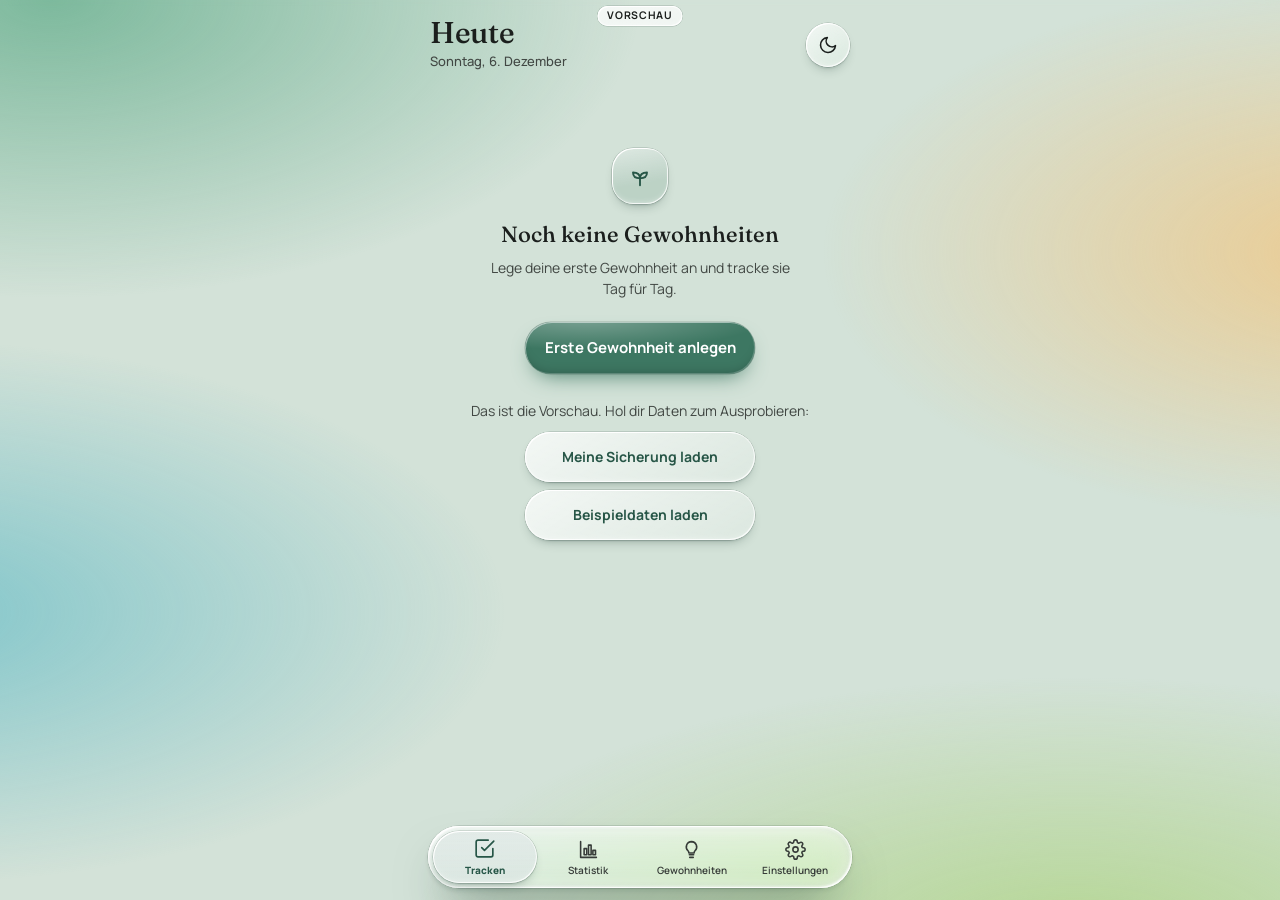
==== commit 75ea9da9: "Vorschau: Wochenansicht als Streifen in der Heute-Liste, Glas-Design mit Farbakzenten Co-Authored-By" ====
--- a/preview/index.html
+++ b/preview/index.html
@@ -668,6 +668,44 @@
 .hd-warn{display:block;margin-top:6px;font-style:normal;font-size:11px;font-weight:700;color:var(--o-ink)}
 .hd-goal{font-size:12.5px;color:var(--muted);font-weight:600;margin:0 2px 14px}
 .hd-ready{font-size:13px;color:var(--ink-soft);font-weight:600;line-height:1.4;margin:4px 0 8px}
+/* Woche = Heute mit Wochenstreifen statt Balken: beide teilen sich denselben Platz (.wk-slot) unter dem Namen */
+.wk-slot{height:14px;margin-top:6px;display:flex;align-items:center}
+.tname .wk-slot>.pfad{flex:1;margin-top:0!important}
+.wk{flex:1;min-width:0;height:14px;display:grid;grid-template-columns:repeat(7,minmax(0,1fr));gap:4px;clip-path:inset(-4px)}
+.wk i{display:block;border-radius:calc(4px*var(--rs));background:var(--surface-2);box-shadow:inset 0 0 0 1px var(--line-2)}
+.wk i.g{background:var(--fill-g);box-shadow:none}
+.wk i.o{background:var(--fill-o);box-shadow:none}
+.wk i.r{background:var(--fill-r);box-shadow:none}
+.wk i.off{background:var(--surface-2);box-shadow:none;opacity:.4}
+.wk i.sel{box-shadow:inset 0 0 0 1.5px var(--ink-soft)}
+.wk i.g.sel,.wk i.o.sel,.wk i.r.sel{box-shadow:inset 0 0 0 1.5px var(--surface),inset 0 0 0 3px var(--ink-soft)}
+/* Wochentags-Kopf: gleiche Spalten wie der Streifen (links Icon + Abstand, rechts Statusfeld + Abstand) */
+.wk-head{--wk-l:43px;--wk-r:49px;display:grid;grid-template-columns:repeat(7,minmax(0,1fr));gap:4px;overflow:hidden;
+  margin:9px var(--wk-r) -3px var(--wk-l)}
+.wk-head span{text-align:center;font-size:10px;line-height:12px;font-weight:600;color:var(--faint)}
+.wk-head span.sel{color:var(--ink);font-weight:800}
+.wk-head+.trow,.tghead+.wk-head+.trow{border-top:none}
+/* Bewegung: Wechsel Heute/Woche und Tagesschritt (Richtung per Klasse, vom Render gesetzt) */
+@keyframes wk-in{from{opacity:0;transform:scale(.55)}to{opacity:1;transform:none}}
+@keyframes wk-fade{from{opacity:0}to{opacity:1}}
+@keyframes wk-grow{from{transform:scaleX(.15)}to{transform:none}}
+@keyframes wk-prev{from{transform:translateX(calc(-100% - 4px))}to{transform:none}}
+@keyframes wk-next{from{transform:translateX(calc(100% + 4px))}to{transform:none}}
+.wk.a-mode i{animation:wk-in .17s cubic-bezier(.22,.7,.2,1) backwards}
+.wk.a-mode i:nth-child(2){animation-delay:.014s}
+.wk.a-mode i:nth-child(3){animation-delay:.028s}
+.wk.a-mode i:nth-child(4){animation-delay:.042s}
+.wk.a-mode i:nth-child(5){animation-delay:.056s}
+.wk.a-mode i:nth-child(6){animation-delay:.07s}
+.wk.a-mode i:nth-child(7){animation-delay:.084s}
+.wk-head.a-mode span{animation:wk-fade .2s ease-out backwards}
+.wk-slot.a-mode>.pfad{animation:wk-fade .22s ease-out backwards}
+.wk-slot.a-mode .pf-fill{transform-origin:left center;animation:wk-grow .3s cubic-bezier(.22,.7,.2,1) backwards}
+.wk.a-prev i,.wk-head.a-prev span{animation:wk-prev .22s cubic-bezier(.22,.7,.2,1)}
+.wk.a-next i,.wk-head.a-next span{animation:wk-next .22s cubic-bezier(.22,.7,.2,1)}
+@media (prefers-reduced-motion:reduce){
+  .wk i,.wk-head span,.wk-slot>.pfad,.wk-slot .pf-fill{animation:none!important}
+}
 
 
 /* ===== Bearbeiten ===== */
@@ -718,1306 +756,382 @@
 
 
 /* ===== Stile ===== */
-/* Umschaltbare Stile: <html data-style="garten|papier|instrument">, ohne Attribut = Original.
-   Jeder Block setzt den vollen Token-Satz (hell, dunkel per data-theme, dunkel per System).
-   Dieselben Tokens haengen per data-sw an den Vorschau-Kacheln der Einstellungen (.stsw).
-   Danach: Regeln fuer alle drei Stile, dann die Bauteile je Stil. */
-
-/* --- Token-Vorgaben fuer jeden Stil ausser Original (ein Stil-Block darf sie ueberschreiben).
-   Die Basisregeln lesen diese Tokens; in :root stehen die Werte des Originals. --- */
-:root[data-style]{--knob-on:var(--on-accent); --knob-shadow:none; --num-shadow:none; --on-accent-fill:var(--on-accent);
-  --fill-goal:var(--accent); --fill-accent:var(--accent)}
+/* Zwei Stile: "Glas" (<html data-style="glas">, Standard) und "Klassisch" (ohne Attribut = die Basisregeln oben).
+   Glas hat fuenf Farbakzente (<html data-accent="salbei|ozean|flieder|sand|rose">), jeweils hell und dunkel.
+   Klassisch kennt keine Akzente und bleibt bei der Palette aus :root. */
+
 /* Zeichen in der Abhak-Kachel: je Zustand die passende Farbe (im Original alle gleich --on-fill) */
 .tstatus i.g svg{stroke:var(--on-g)}
 .tstatus i.o svg{stroke:var(--on-o)}
 .tstatus i.r svg{stroke:var(--on-r)}
 
-/* --- Tokens: Ruhiger Garten (der Salbei-Look, flach und ruhig) --- */
-:root[data-style="garten"],.stsw[data-sw="garten"]{
-  --bg:#f3f1ec; --surface:#ffffff; --surface-2:#eeece6; --surface-3:#e1ded6;
-  --ink:#2a2824; --ink-soft:#4f4b45; --muted:#6b675f; --faint:#8f8a80;
-  --line:rgba(42,40,36,.09); --line-2:rgba(42,40,36,.17);
-  --accent:#4d7a68; --accent-soft:#e4ebe7; --accent-ink:#2b5042; --on-accent:#fff;
-  --g1:#7fae6e; --g2:#7fae6e; --o1:#c98a3a; --o2:#c98a3a; --r1:#b5533f; --r2:#b5533f;
-  --g-ink:#4a7a3c; --o-ink:#8f5a14; --r-ink:#a4452f;
-  --fill-g:var(--g2); --fill-o:var(--o2); --fill-r:var(--r2);
-  --on-fill:#1c2617; --on-g:#1c2617; --on-o:#2a1f0e; --on-r:#fff; --knob:#fff;
-  --shadow:none; --shadow-lg:none; --rs:.667;
-  --font-body:"Figtree",-apple-system,BlinkMacSystemFont,"Segoe UI",sans-serif;
-  --font-display:"Fraunces",serif; --font-head:"Fraunces",serif; --font-num:"Fraunces",serif;
-}
-:root[data-style="garten"][data-theme="dark"],:root[data-theme="dark"] .stsw[data-sw="garten"]{
-  --bg:#121210; --surface:#1c1b19; --surface-2:#262421; --surface-3:#34312c;
-  --ink:#ece8e1; --ink-soft:#c4bfb6; --muted:#9c978d; --faint:#7d776d;
-  --line:rgba(255,255,255,.08); --line-2:rgba(255,255,255,.15);
-  --accent:#77a893; --accent-soft:#233029; --accent-ink:#9cc4b3; --on-accent:#10201a;
-  --g1:#8cc477; --g2:#8cc477; --o1:#dba24e; --o2:#dba24e; --r1:#cf6d58; --r2:#cf6d58;
-  --g-ink:#9fd08c; --o-ink:#e0aa5c; --r-ink:#e38a76;
-  --on-fill:#141a10; --on-g:#141a10; --on-o:#1c1407; --on-r:#1d0d09; --knob:#d9d5cc;
+/* --- Einstellungen: Farb-Auswahl und Stil-Umschalter (gilt in beiden Stilen) --- */
+.acc-pick{display:flex;gap:8px;flex-shrink:0}
+.acc-sw{position:relative;width:30px;height:30px;border-radius:50%;background:var(--sw);flex-shrink:0;
+  box-shadow:inset 0 0 0 1px var(--line-2);transition:transform .2s cubic-bezier(.34,1.5,.5,1)}
+.acc-sw::before{content:"";position:absolute;inset:-7px -4px}
+.acc-sw:active{transform:scale(.9)}
+.acc-sw.sel{box-shadow:0 0 0 2px var(--bg),0 0 0 4px var(--sw)}
+.acc-sw[data-ac="salbei"]{--sw:#5a8f79}
+.acc-sw[data-ac="ozean"]{--sw:#4a84c4}
+.acc-sw[data-ac="flieder"]{--sw:#8b78c9}
+.acc-sw[data-ac="sand"]{--sw:#b08a4e}
+.acc-sw[data-ac="rose"]{--sw:#c77f96}
+.set-row.off{opacity:.45}
+.set-row.off .acc-pick{pointer-events:none}
+.set-row .seg-toggle{flex-shrink:0;width:172px}
+.set-row .seg-toggle button{padding:8px 6px}
+
+/* --- Stil: Glas --- */
+/* Alles, was Karte, Leiste, Knopf oder Blatt ist, ist ein Stueck dickes Glas ueber einem weichen Farbfeld.
+   Rezept: durchscheinende Fuellung (Verlauf) + Unschaerfe des Hintergrunds + leuchtender Rand (hell oben links,
+   schwaecher unten rechts, innen ein weicher Schein) + dunkle Aussenkante + weicher Schlagschatten.
+   Schriften und Zustandsfarben kommen vom Original. Hilfs-Tokens beginnen mit --gl-.
+   Akzente setzen nur die Palette (--l-* hell, --d-* dunkel); die drei Modus-Bloecke ordnen sie zu. */
+:root[data-style="glas"]{
+  --l-bg:#d3e2d8; --l-b1:rgba(80,164,126,.66); --l-b2:rgba(250,190,104,.62); --l-b3:rgba(78,180,194,.62); --l-b4:rgba(160,206,100,.58);
+  --l-accent:#3d7762; --l-soft:rgba(61,119,98,.15); --l-ink:#275647; --l-on:#fff; --l-sh:24,52,42;
+  --d-bg:#0c1411; --d-b1:rgba(52,128,98,.52); --d-b2:rgba(128,98,48,.38); --d-b3:rgba(30,100,108,.46); --d-b4:rgba(70,110,50,.40);
+  --d-accent:#7cc0a3; --d-soft:rgba(124,192,163,.20); --d-ink:#a6dcc5; --d-on:#0a2018; --d-sh:14,26,22;
+
+  --bg:var(--l-bg); --accent:var(--l-accent); --accent-soft:var(--l-soft); --accent-ink:var(--l-ink); --on-accent:var(--l-on);
+  --gl-b1:var(--l-b1); --gl-b2:var(--l-b2); --gl-b3:var(--l-b3); --gl-b4:var(--l-b4); --gl-sh:var(--l-sh);
+  --surface:rgba(255,255,255,.5); --surface-2:rgba(var(--gl-sh),.08); --surface-3:rgba(var(--gl-sh),.17);
+  --ink:#1b1f1d; --ink-soft:#363b38; --muted:#414743; --faint:#4d534f;
+  --line:rgba(var(--gl-sh),.11); --line-2:rgba(var(--gl-sh),.21);
+  --g-ink:#23794a; --o-ink:#a05a14; --r-ink:#b0463b;
+  --fill-g:var(--gl-gloss),linear-gradient(160deg,#6bd389,#38a660);
+  --fill-o:var(--gl-gloss),linear-gradient(160deg,#ffb561,#ec8636);
+  --fill-r:var(--gl-gloss),linear-gradient(160deg,#e07b6f,#bb4f44);
+  --on-fill:#fff; --on-g:#fff; --on-o:#fff; --on-r:#fff; --on-accent-fill:var(--on-accent);
+  --fill-accent:var(--gl-gloss),var(--accent);
+  --knob:#fff; --knob-on:#fff; --knob-shadow:0 2px 5px rgba(0,0,0,.28),0 0 0 .5px rgba(0,0,0,.08);
+  --shadow:0 1px 2px rgba(var(--gl-sh),.08),0 6px 16px -8px rgba(var(--gl-sh),.28);
+  --shadow-lg:0 2px 4px rgba(var(--gl-sh),.08),0 22px 44px -18px rgba(var(--gl-sh),.5);
+  --rs:1.33;
+
+  --gl-fill-t:radial-gradient(150px 80px at 0% 0%,rgba(255,255,255,.5),transparent 72%),radial-gradient(180px 90px at 100% 100%,rgba(255,255,255,.4),transparent 72%),
+    linear-gradient(145deg,rgba(255,255,255,.36),rgba(255,255,255,.17) 50%,rgba(255,255,255,.28));
+  --gl-in-t:linear-gradient(145deg,rgba(255,255,255,.56),rgba(255,255,255,.3));
+  --gl-bar-t:linear-gradient(180deg,rgba(255,255,255,.56),rgba(255,255,255,.3));
+  --gl-sheet-t:linear-gradient(170deg,rgba(255,255,255,.8),rgba(255,255,255,.62));
+  --gl-clear-t:linear-gradient(145deg,rgba(255,255,255,.74),rgba(255,255,255,.2));
+  --gl-solid:#f4f6f3; --gl-solid-hi:#fcfdfc;
+  --gl-fill:var(--gl-fill-t); --gl-fill-in:var(--gl-in-t); --gl-bar:var(--gl-bar-t); --gl-sheet:var(--gl-sheet-t); --gl-clear:var(--gl-clear-t);
+  --gl-bubble:linear-gradient(180deg,#fff,rgba(255,255,255,.74));
+  --gl-input:rgba(255,255,255,.62);
+  --gl-sheen:linear-gradient(170deg,rgba(255,255,255,.5),rgba(255,255,255,0) 62%);
+  --gl-gloss:radial-gradient(130% 95% at 26% -4%,rgba(255,255,255,.6),rgba(255,255,255,0) 60%);
+  --gl-gloss-s:radial-gradient(130% 95% at 26% -4%,rgba(255,255,255,.3),rgba(255,255,255,0) 60%);
+  --gl-rim:inset 2px 2px 1.5px -1px #fff,inset -2px -2px 1.5px -1px rgba(255,255,255,.8),inset 0 0 0 1px rgba(255,255,255,.55),
+    inset 0 0 0 3px rgba(255,255,255,.15),inset 5px 7px 14px -7px rgba(255,255,255,.8),inset -5px -8px 14px -8px rgba(255,255,255,.62),
+    inset 0 0 6px 2px rgba(var(--gl-sh),.09);
+  --gl-rim-s:inset 1px 1px 0 #fff,inset -1px -1px 0 rgba(255,255,255,.6),inset 0 0 0 1px rgba(255,255,255,.45),inset 0 -4px 6px -4px rgba(255,255,255,.6);
+  --gl-edge:0 0 0 .5px rgba(var(--gl-sh),.26);
+  --gl-ring:rgba(var(--gl-sh),.24);
+  --gl-bead:radial-gradient(circle at 34% 28%,#fff,rgba(255,255,255,.5) 70%);
+  --gl-drop:0 2px 3px -1px rgba(var(--gl-sh),.16),0 20px 36px -18px rgba(var(--gl-sh),.58);
+  --gl-drop-s:0 1px 2px rgba(var(--gl-sh),.14),0 6px 12px -6px rgba(var(--gl-sh),.42);
+  --gl-drop-l:0 2px 4px rgba(var(--gl-sh),.12),0 26px 50px -18px rgba(var(--gl-sh),.6);
+  --gl-well:inset 0 1px 2px rgba(var(--gl-sh),.18),0 1px 0 rgba(255,255,255,.6);
+  --gl-scrim:rgba(24,34,30,.28);
+  --gl-blur:blur(20px) saturate(175%); --gl-blur-l:blur(24px) saturate(180%); --gl-cs:light;
+}
+:root[data-style="glas"][data-theme="dark"]{
+  --bg:var(--d-bg); --accent:var(--d-accent); --accent-soft:var(--d-soft); --accent-ink:var(--d-ink); --on-accent:var(--d-on);
+  --gl-b1:var(--d-b1); --gl-b2:var(--d-b2); --gl-b3:var(--d-b3); --gl-b4:var(--d-b4); --gl-sh:var(--d-sh);
+  --surface:rgba(255,255,255,.10); --surface-2:rgba(255,255,255,.085); --surface-3:rgba(255,255,255,.17);
+  --ink:#f3f2ee; --ink-soft:#d6d5cf; --muted:#bcbeb8; --faint:#a6a9a3;
+  --line:rgba(255,255,255,.10); --line-2:rgba(255,255,255,.19);
+  --g-ink:#8fe0a6; --o-ink:#ffbe7a; --r-ink:#f29c91;
+  --shadow:0 1px 2px rgba(0,0,0,.3),0 6px 16px -8px rgba(0,0,0,.6);
+  --shadow-lg:0 2px 4px rgba(0,0,0,.3),0 22px 44px -16px rgba(0,0,0,.75);
+  --gl-fill-t:linear-gradient(145deg,rgba(255,255,255,.14),rgba(255,255,255,.055) 52%,rgba(255,255,255,.095));
+  --gl-in-t:linear-gradient(145deg,rgba(255,255,255,.11),rgba(255,255,255,.05));
+  --gl-bar-t:linear-gradient(180deg,rgba(255,255,255,.17),rgba(255,255,255,.07)),rgba(var(--gl-sh),.55);
+  --gl-sheet-t:linear-gradient(170deg,rgba(255,255,255,.13),rgba(255,255,255,.05)),rgba(var(--gl-sh),.76);
+  --gl-clear-t:linear-gradient(145deg,rgba(255,255,255,.24),rgba(255,255,255,.07));
+  --gl-solid:#1b211f; --gl-solid-hi:#262d2a;
+  --gl-bubble:linear-gradient(180deg,rgba(255,255,255,.32),rgba(255,255,255,.15));
+  --gl-input:rgba(0,0,0,.24);
+  --gl-sheen:linear-gradient(170deg,rgba(255,255,255,.14),rgba(255,255,255,0) 62%);
+  --gl-gloss:radial-gradient(130% 95% at 26% -4%,rgba(255,255,255,.42),rgba(255,255,255,0) 60%);
+  --gl-gloss-s:radial-gradient(130% 95% at 26% -4%,rgba(255,255,255,.3),rgba(255,255,255,0) 60%);
+  --gl-rim:inset 1px 1px 0 rgba(255,255,255,.44),inset -1px -1px 0 rgba(255,255,255,.15),inset 0 0 0 1px rgba(255,255,255,.07),
+    inset 0 12px 18px -12px rgba(255,255,255,.22),inset 0 -9px 14px -10px rgba(255,255,255,.09);
+  --gl-rim-s:inset 1px 1px 0 rgba(255,255,255,.42),inset -1px -1px 0 rgba(255,255,255,.13),inset 0 0 0 1px rgba(255,255,255,.07);
+  --gl-edge:0 0 0 .5px rgba(0,0,0,.6);
+  --gl-ring:rgba(255,255,255,.2);
+  --gl-bead:radial-gradient(circle at 34% 28%,rgba(255,255,255,.8),rgba(255,255,255,.22) 70%);
+  --gl-drop:0 1px 2px rgba(0,0,0,.3),0 16px 32px -14px rgba(0,0,0,.65);
+  --gl-drop-s:0 1px 2px rgba(0,0,0,.3),0 5px 12px -5px rgba(0,0,0,.6);
+  --gl-drop-l:0 2px 4px rgba(0,0,0,.3),0 24px 48px -16px rgba(0,0,0,.8);
+  --gl-well:inset 0 1px 2px rgba(0,0,0,.4),0 1px 0 rgba(255,255,255,.08);
+  --gl-scrim:rgba(0,0,0,.5); --gl-cs:dark;
 }
 @media (prefers-color-scheme:dark){
-  :root[data-style="garten"]:not([data-theme="light"]),:root:not([data-theme="light"]) .stsw[data-sw="garten"]{
-    --bg:#121210; --surface:#1c1b19; --surface-2:#262421; --surface-3:#34312c;
-    --ink:#ece8e1; --ink-soft:#c4bfb6; --muted:#9c978d; --faint:#7d776d;
-    --line:rgba(255,255,255,.08); --line-2:rgba(255,255,255,.15);
-    --accent:#77a893; --accent-soft:#233029; --accent-ink:#9cc4b3; --on-accent:#10201a;
-    --g1:#8cc477; --g2:#8cc477; --o1:#dba24e; --o2:#dba24e; --r1:#cf6d58; --r2:#cf6d58;
-    --g-ink:#9fd08c; --o-ink:#e0aa5c; --r-ink:#e38a76;
-    --on-fill:#141a10; --on-g:#141a10; --on-o:#1c1407; --on-r:#1d0d09; --knob:#d9d5cc;
+  :root[data-style="glas"]:not([data-theme="light"]){
+    --bg:var(--d-bg); --accent:var(--d-accent); --accent-soft:var(--d-soft); --accent-ink:var(--d-ink); --on-accent:var(--d-on);
+    --gl-b1:var(--d-b1); --gl-b2:var(--d-b2); --gl-b3:var(--d-b3); --gl-b4:var(--d-b4); --gl-sh:var(--d-sh);
+    --surface:rgba(255,255,255,.10); --surface-2:rgba(255,255,255,.085); --surface-3:rgba(255,255,255,.17);
+    --ink:#f3f2ee; --ink-soft:#d6d5cf; --muted:#bcbeb8; --faint:#a6a9a3;
+    --line:rgba(255,255,255,.10); --line-2:rgba(255,255,255,.19);
+    --g-ink:#8fe0a6; --o-ink:#ffbe7a; --r-ink:#f29c91;
+    --shadow:0 1px 2px rgba(0,0,0,.3),0 6px 16px -8px rgba(0,0,0,.6);
+    --shadow-lg:0 2px 4px rgba(0,0,0,.3),0 22px 44px -16px rgba(0,0,0,.75);
+    --gl-fill-t:linear-gradient(145deg,rgba(255,255,255,.14),rgba(255,255,255,.055) 52%,rgba(255,255,255,.095));
+    --gl-in-t:linear-gradient(145deg,rgba(255,255,255,.11),rgba(255,255,255,.05));
+    --gl-bar-t:linear-gradient(180deg,rgba(255,255,255,.17),rgba(255,255,255,.07)),rgba(var(--gl-sh),.55);
+    --gl-sheet-t:linear-gradient(170deg,rgba(255,255,255,.13),rgba(255,255,255,.05)),rgba(var(--gl-sh),.76);
+    --gl-clear-t:linear-gradient(145deg,rgba(255,255,255,.24),rgba(255,255,255,.07));
+    --gl-solid:#1b211f; --gl-solid-hi:#262d2a;
+    --gl-bubble:linear-gradient(180deg,rgba(255,255,255,.32),rgba(255,255,255,.15));
+    --gl-input:rgba(0,0,0,.24);
+    --gl-sheen:linear-gradient(170deg,rgba(255,255,255,.14),rgba(255,255,255,0) 62%);
+    --gl-gloss:radial-gradient(130% 95% at 26% -4%,rgba(255,255,255,.42),rgba(255,255,255,0) 60%);
+    --gl-gloss-s:radial-gradient(130% 95% at 26% -4%,rgba(255,255,255,.3),rgba(255,255,255,0) 60%);
+    --gl-rim:inset 1px 1px 0 rgba(255,255,255,.44),inset -1px -1px 0 rgba(255,255,255,.15),inset 0 0 0 1px rgba(255,255,255,.07),
+      inset 0 12px 18px -12px rgba(255,255,255,.22),inset 0 -9px 14px -10px rgba(255,255,255,.09);
+    --gl-rim-s:inset 1px 1px 0 rgba(255,255,255,.42),inset -1px -1px 0 rgba(255,255,255,.13),inset 0 0 0 1px rgba(255,255,255,.07);
+    --gl-edge:0 0 0 .5px rgba(0,0,0,.6);
+    --gl-ring:rgba(255,255,255,.2);
+    --gl-bead:radial-gradient(circle at 34% 28%,rgba(255,255,255,.8),rgba(255,255,255,.22) 70%);
+    --gl-drop:0 1px 2px rgba(0,0,0,.3),0 16px 32px -14px rgba(0,0,0,.65);
+    --gl-drop-s:0 1px 2px rgba(0,0,0,.3),0 5px 12px -5px rgba(0,0,0,.6);
+    --gl-drop-l:0 2px 4px rgba(0,0,0,.3),0 24px 48px -16px rgba(0,0,0,.8);
+    --gl-well:inset 0 1px 2px rgba(0,0,0,.4),0 1px 0 rgba(255,255,255,.08);
+    --gl-scrim:rgba(0,0,0,.5); --gl-cs:dark;
   }
 }
 
-/* --- Tokens: Papier & Tinte (Notizbuch: Papier, Tinte, Haarlinien) --- */
-:root[data-style="papier"],.stsw[data-sw="papier"]{
-  --bg:#faf7f0; --surface:#faf7f0; --surface-2:#efebe0; --surface-3:#e2ddce;
-  --ink:#1b1a17; --ink-soft:#3f3d37; --muted:#6b675f; --faint:#8c8678;
-  --line:rgba(27,26,23,.14); --line-2:rgba(27,26,23,.32);
-  --accent:#1f3a8a; --accent-soft:#e2e6f2; --accent-ink:#1f3a8a; --on-accent:#faf7f0;
-  --g1:#2f7d4f; --g2:#2f7d4f; --o1:#d98a1b; --o2:#d98a1b; --r1:#c2372b; --r2:#c2372b;
-  --g-ink:#2a7047; --o-ink:#96590a; --r-ink:#b33024;
-  --fill-g:var(--g2); --fill-o:var(--o2); --fill-r:var(--r2);
-  --on-fill:#fff; --on-g:#fff; --on-o:#1b1a17; --on-r:#fff; --knob:#faf7f0;
-  --shadow:none; --shadow-lg:none; --rs:.25;
-  --font-body:"Schibsted Grotesk",-apple-system,BlinkMacSystemFont,"Segoe UI",sans-serif;
-  --font-display:"Instrument Serif","Iowan Old Style","Palatino Linotype",Georgia,serif;
-  --font-head:var(--font-display); --font-num:var(--font-display);
-}
-:root[data-style="papier"][data-theme="dark"],:root[data-theme="dark"] .stsw[data-sw="papier"]{
-  --bg:#171613; --surface:#171613; --surface-2:#25231e; --surface-3:#34312a;
-  --ink:#ece7da; --ink-soft:#cbc5b7; --muted:#9c9688; --faint:#7f796c;
-  --line:rgba(236,231,218,.14); --line-2:rgba(236,231,218,.32);
-  --accent:#9db3f2; --accent-soft:#222943; --accent-ink:#b3c3f5; --on-accent:#131a36;
-  --g1:#5aa878; --g2:#5aa878; --o1:#e0a13f; --o2:#e0a13f; --r1:#dc5f50; --r2:#dc5f50;
-  --g-ink:#7cc497; --o-ink:#e5ad55; --r-ink:#ea8073;
-  --on-fill:#171613; --on-g:#171613; --on-o:#171613; --on-r:#171613; --knob:#cbc5b7;
-}
-@media (prefers-color-scheme:dark){
-  :root[data-style="papier"]:not([data-theme="light"]),:root:not([data-theme="light"]) .stsw[data-sw="papier"]{
-    --bg:#171613; --surface:#171613; --surface-2:#25231e; --surface-3:#34312a;
-    --ink:#ece7da; --ink-soft:#cbc5b7; --muted:#9c9688; --faint:#7f796c;
-    --line:rgba(236,231,218,.14); --line-2:rgba(236,231,218,.32);
-    --accent:#9db3f2; --accent-soft:#222943; --accent-ink:#b3c3f5; --on-accent:#131a36;
-    --g1:#5aa878; --g2:#5aa878; --o1:#e0a13f; --o2:#e0a13f; --r1:#dc5f50; --r2:#dc5f50;
-    --g-ink:#7cc497; --o-ink:#e5ad55; --r-ink:#ea8073;
-    --on-fill:#171613; --on-g:#171613; --on-o:#171613; --on-r:#171613; --knob:#cbc5b7;
-  }
-}
-
-/* --- Tokens: Instrument (Messgeraet: dicht, tabellarisch, Farbe nur fuer die Zustaende) --- */
-:root[data-style="instrument"],.stsw[data-sw="instrument"]{
-  --bg:#f1f1ef; --surface:#fafaf9; --surface-2:#e7e7e4; --surface-3:#d7d7d3;
-  --ink:#15171a; --ink-soft:#3a3d42; --muted:#64686e; --faint:#85898f;
-  --line:#dbdbd7; --line-2:#c2c2bd;
-  --accent:#15171a; --accent-soft:#e2e2df; --accent-ink:#15171a; --on-accent:#f4f4f2;
-  --g1:#2a9d6e; --g2:#2a9d6e; --o1:#d9941f; --o2:#d9941f; --r1:#e5484d; --r2:#e5484d;
-  --g-ink:#1a7550; --o-ink:#8a5600; --r-ink:#c2272d;
-  --fill-g:var(--g2); --fill-o:var(--o2); --fill-r:var(--r2);
-  --on-fill:#111316; --on-g:#111316; --on-o:#111316; --on-r:#111316; --knob:#fff;
-  --shadow:none; --shadow-lg:none; --rs:.34;
-  --font-body:"Inter Tight",-apple-system,BlinkMacSystemFont,"Segoe UI",sans-serif;
-  --font-num:"JetBrains Mono",ui-monospace,"SF Mono",Menlo,Consolas,monospace;
-  --font-head:var(--font-body); --font-display:var(--font-num);
-}
-:root[data-style="instrument"][data-theme="dark"],:root[data-theme="dark"] .stsw[data-sw="instrument"]{
-  --bg:#15171a; --surface:#1d2024; --surface-2:#272b30; --surface-3:#363b42;
-  --ink:#e8e6e1; --ink-soft:#c3c2be; --muted:#9a9c9f; --faint:#7b8087;
-  --line:#2c3036; --line-2:#3e434b;
-  --accent:#e8e6e1; --accent-soft:#2b2f35; --accent-ink:#e8e6e1; --on-accent:#15171a;
-  --g1:#3fb37f; --g2:#3fb37f; --o1:#e0a030; --o2:#e0a030; --r1:#e5484d; --r2:#e5484d;
-  --g-ink:#5cc797; --o-ink:#e6ae4a; --r-ink:#f0747a;
-  --on-fill:#111316; --on-g:#111316; --on-o:#111316; --on-r:#111316; --knob:#c3c2be;
-}
-@media (prefers-color-scheme:dark){
-  :root[data-style="instrument"]:not([data-theme="light"]),:root:not([data-theme="light"]) .stsw[data-sw="instrument"]{
-    --bg:#15171a; --surface:#1d2024; --surface-2:#272b30; --surface-3:#363b42;
-    --ink:#e8e6e1; --ink-soft:#c3c2be; --muted:#9a9c9f; --faint:#7b8087;
-    --line:#2c3036; --line-2:#3e434b;
-    --accent:#e8e6e1; --accent-soft:#2b2f35; --accent-ink:#e8e6e1; --on-accent:#15171a;
-    --g1:#3fb37f; --g2:#3fb37f; --o1:#e0a030; --o2:#e0a030; --r1:#e5484d; --r2:#e5484d;
-    --g-ink:#5cc797; --o-ink:#e6ae4a; --r-ink:#f0747a;
-    --on-fill:#111316; --on-g:#111316; --on-o:#111316; --on-r:#111316; --knob:#c3c2be;
-  }
-}
-
-/* --- Tokens der Original-Kachel (Kopie der Werte aus :root, nur fuer die Vorschau) --- */
-.stsw[data-sw="original"]{
-  --bg:#f3f1ec; --surface:#ffffff; --ink:#211f1b; --muted:#8a857c;
-  --line:rgba(30,28,24,.08); --line-2:rgba(30,28,24,.14); --accent:#4d7a68;
-  --g1:#93e3a4; --g2:#53bd75; --o1:#ffc47a; --o2:#f4964a; --r1:#dd8175; --r2:#c25b4f;
-  --fill-g:linear-gradient(150deg,var(--g1),var(--g2)); --fill-o:linear-gradient(150deg,var(--o1),var(--o2));
-  --fill-r:linear-gradient(150deg,var(--r1),var(--r2));
-  --shadow:0 1px 2px rgba(30,28,24,.05),0 8px 24px -12px rgba(30,28,24,.14); --rs:1;
-  --font-body:"Manrope",-apple-system,BlinkMacSystemFont,"Segoe UI",sans-serif;
-  --font-display:"Fraunces",serif; --font-head:"Fraunces",serif; --font-num:"Fraunces",serif;
-}
-:root[data-theme="dark"] .stsw[data-sw="original"]{
-  --bg:#121210; --surface:#1c1b19; --ink:#ece8e1; --muted:#948f85;
-  --line:rgba(255,255,255,.08); --line-2:rgba(255,255,255,.14); --accent:#77a893;
-  --shadow:0 1px 2px rgba(0,0,0,.3),0 8px 24px -12px rgba(0,0,0,.5);
-}
-@media (prefers-color-scheme:dark){
-  :root:not([data-theme="light"]) .stsw[data-sw="original"]{
-    --bg:#121210; --surface:#1c1b19; --ink:#ece8e1; --muted:#948f85;
-    --line:rgba(255,255,255,.08); --line-2:rgba(255,255,255,.14); --accent:#77a893;
-    --shadow:0 1px 2px rgba(0,0,0,.3),0 8px 24px -12px rgba(0,0,0,.5);
-  }
-}
-
-/* --- Stil-Auswahl in den Einstellungen --- */
-.stil{padding:13px 15px 15px}
-.stil-t{font-size:14.5px;font-weight:600;margin-bottom:11px}
-.stgrid{display:grid;grid-template-columns:1fr 1fr;gap:12px 10px}
-.stopt{display:block;min-width:0;text-align:left}
-.stsw{display:flex;flex-direction:column;justify-content:space-between;height:88px;padding:10px 10px 9px;overflow:hidden;
-  background:var(--bg);color:var(--ink);border:1px solid var(--line-2);border-radius:calc(12px*var(--rs));
-  font-family:var(--font-body);outline:2px solid transparent;outline-offset:2px;transition:outline-color .15s}
-.stopt.sel .stsw{outline-color:var(--accent)}
-.stsw-h{font-family:var(--font-head);font-size:21px;font-weight:500;line-height:1;letter-spacing:-.01em}
-.stsw-c{display:flex;align-items:center;gap:5px;padding:7px 7px;background:var(--surface);border:1px solid var(--line);
-  border-radius:calc(9px*var(--rs));box-shadow:var(--shadow)}
-.stsw-n{font-family:var(--font-num);font-size:15px;font-weight:500;line-height:1;font-variant-numeric:tabular-nums}
-.stsw-l{flex:1;min-width:0;font-size:10.5px;font-weight:600;color:var(--muted)}
-.stsw-c i{width:13px;height:13px;flex-shrink:0;border-radius:calc(4px*var(--rs))}
-.stsw-c i.a{background:var(--accent)}
-.stsw-c i.g{background:var(--fill-g)}
-.stsw-c i.o{background:var(--fill-o)}
-.stsw-c i.r{background:var(--fill-r)}
-.stsw[data-sw="papier"] .stsw-h{font-size:27px;font-weight:400;line-height:.9}
-.stsw[data-sw="papier"] .stsw-c{background:transparent;border-width:1px 0 0;border-color:var(--ink);border-radius:0;padding:8px 0 0}
-.stsw[data-sw="papier"] .stsw-n{font-size:19px}
-.stsw[data-sw="instrument"] .stsw-h{font-size:18px;font-weight:600;letter-spacing:-.02em}
-.stsw[data-sw="instrument"] .stsw-n{font-size:13px}
-.stsw[data-sw="instrument"] .stsw-l{font-family:var(--font-num);font-size:9px;font-weight:500;letter-spacing:.06em;text-transform:uppercase}
-.stname{display:flex;align-items:center;gap:5px;margin-top:8px;padding:0 2px;font-size:12.5px;font-weight:600;color:var(--muted)}
-.stopt.sel .stname{color:var(--ink);font-weight:700}
-.stname svg{width:14px;height:14px;flex-shrink:0;stroke:var(--accent-ink);fill:none;stroke-width:2.4;stroke-linecap:round;stroke-linejoin:round}
-
-/* --- Alle drei Stile: flach, ruhig, Tabellenziffern --- */
-:root[data-style] :is(.stat-card .sh .pct,.arch-card .ap,.arch-sum b,.cal .mc .num,.mini-step .v,.ms-line){font-variant-numeric:tabular-nums}
-@keyframes stIn{from{opacity:0;transform:translateY(4px)}to{opacity:1;transform:none}}
-:root[data-style] .view.active{animation:stIn .22s ease-out}
-:root[data-style] .view.stagger > *{animation:stIn .26s ease-out both}
-:root[data-style] :is(.section-label,.isec-head .t,.isec-head .c,.mhead .dl,.day .dl,.cal .cd,.pf-labels,.gb-cap,.pr-name em,.ms-top .no){color:var(--muted)}
-:root[data-style] .seg + .seg,:root[data-style] .mseg + .mseg{border-top-color:var(--surface)}
-:root[data-style] .chip-streak.warn{background:var(--surface-2)}
-:root[data-style] .badge.archive{background:var(--surface-2);color:var(--g-ink)}
-:root[data-style] .hs .n.g{color:var(--g-ink)}
-:root[data-style] .sheet{border-top:1px solid var(--line-2)}
-:root[data-style] .idea-card.dragging{border-color:var(--accent)}
-:root[data-style] .tstatus{box-shadow:inset 0 0 0 1.5px var(--line-2)}
-/* Navigation: angedockte Leiste statt schwebender Pille */
-:root[data-style] .nav{padding:0;background:var(--surface)}
-:root[data-style] .nav-inner{background:transparent;border:0;border-top:1px solid var(--line-2);border-radius:0;
-  padding:5px 8px calc(var(--safe-bottom) + 5px)}
-:root[data-style] .nav-item.active svg{transform:none}
-:root[data-style] .add-btn{border:1px solid var(--line-2);color:var(--ink-soft)}
-
-/* --- Bauteile: Ruhiger Garten --- */
-:root[data-style="garten"] .scroll{padding-left:16px;padding-right:16px}
-:root[data-style="garten"] .head{padding-left:18px;padding-right:16px}
-:root[data-style="garten"] .head h1{font-size:28px}
-:root[data-style="garten"] :is(.today-card,.recall-card,.card,.matrix,.tlist,.set-group,.idea-card,.hero-stat,.stat-card,.ms-box,.arch-card,.note-box,.kcard,.head-btn,.wknav .nbtn,.mnav button,.hd-card,.hd-figs > div,.st-list,.st-big > div,.st-pfad){border-color:var(--line-2)}
-:root[data-style="garten"] .st-fig .n{font-family:var(--font-body);font-weight:700;font-size:17px}
-:root[data-style="garten"] .nav-item.active span{font-weight:700}
-:root:is([data-style="garten"],[data-style="papier"],[data-style="instrument"]) :is(.st-fig .l,.ed-more .field > label .opt){color:var(--muted)}
-:root[data-style="garten"] .tc-count{font-family:var(--font-body);font-weight:700;font-size:13px}
-:root[data-style="garten"] .tc-bar{height:8px}
-:root[data-style="garten"] .tghead{background:transparent;border-bottom:1px solid var(--line)}
-:root[data-style="garten"] .tgroup.closed .tghead{border-bottom:none}
-:root[data-style="garten"] .tghead .tname .n{font-family:var(--font-body);font-weight:700;font-size:15px;color:var(--ink)}
-:root[data-style="garten"] .tghead .ico-tile,:root[data-style="garten"] .mrow.grp .ico-tile{background:var(--accent-soft)}
-:root[data-style="garten"] .tghead .ico-tile svg,:root[data-style="garten"] .mrow.grp .ico-tile svg{stroke:var(--accent-ink)}
-:root[data-style="garten"] .tghead .mchev,:root[data-style="garten"] .mrow.grp .mchev{stroke:var(--muted)}
-:root[data-style="garten"] .tghead .tstatus{background:var(--surface-2)}
-:root[data-style="garten"] .mrow.grp{background:var(--surface-2)}
-:root[data-style="garten"] .mrow.grp .mname span{font-family:var(--font-body);font-weight:700;font-size:11.5px;color:var(--ink)}
-:root[data-style="garten"] .stat-card .sh .pct,:root[data-style="garten"] .arch-card .ap{font-family:var(--font-body);font-weight:700;font-size:16px}
-
-/* --- Bauteile: Papier & Tinte --- */
-:root[data-style="papier"] :is(h1,h2){font-family:var(--font-head);font-weight:400}
-:root[data-style="papier"] .scroll{padding:8px 20px 128px}
-:root[data-style="papier"] .head{padding-bottom:10px}
-:root[data-style="papier"] .head h1{font-size:38px;line-height:.95}
-:root[data-style="papier"] .head .sub{margin-top:6px}
-:root[data-style="papier"] .head-btn{background:transparent;border-color:transparent;justify-items:end}
-:root[data-style="papier"] .wknav .nbtn,:root[data-style="papier"] .mnav button{background:transparent;border-color:transparent}
-/* keine Karten: der Inhalt steht auf dem Papier, oben eine Tintenlinie, innen Haarlinien */
-:root[data-style="papier"] :is(.today-card,.recall-card,.card,.matrix,.tlist,.set-group,.hero-stat,.stat-card,.ms-box,.hd-card,.st-list,.st-pfad){
-  background:transparent;border:0;border-top:1px solid var(--ink);border-radius:0;padding-left:0;padding-right:0;margin-bottom:18px}
-:root[data-style="papier"] :is(.idea-card,.arch-card,.kcard){background:transparent;border:0;border-bottom:1px solid var(--line);
-  border-radius:0;padding-left:0;padding-right:0;margin-bottom:0}
-:root[data-style="papier"] .kcard summary{padding:13px 0}
-:root[data-style="papier"] .kbody{padding:0 0 14px}
-:root[data-style="papier"] .arch-sum div{background:transparent;border:0;border-top:1px solid var(--ink);border-radius:0;text-align:left;padding:9px 0}
-:root[data-style="papier"] .note-box{background:transparent;border:0;border-left:2px solid var(--accent);border-radius:0;padding:2px 0 2px 12px}
-:root[data-style="papier"] .today-card{padding-top:11px;padding-bottom:2px}
-:root[data-style="papier"] .tc-head{align-items:baseline}
-:root[data-style="papier"] .tc-title{font-size:11px;font-weight:600;letter-spacing:.1em;text-transform:uppercase;color:var(--muted)}
-:root[data-style="papier"] .tc-count{font-size:23px;line-height:1;color:var(--ink)}
-:root[data-style="papier"] .tc-bar{height:4px;border-radius:0}
-:root[data-style="papier"] .tc-bar i{border-radius:0}
-:root[data-style="papier"] .tlist{padding-top:0;padding-bottom:0}
-:root[data-style="papier"] .trow{padding:13px 0}
-:root[data-style="papier"] .tname .n{font-size:15px;font-weight:600}
-:root[data-style="papier"] .tghead{margin:0;padding:12px 0;background:transparent}
-:root[data-style="papier"] .tgroup.closed .tghead{margin-bottom:0}
-:root[data-style="papier"] .tghead .tname .n{font-size:23px;font-weight:400;line-height:1.1;color:var(--ink)}
-:root[data-style="papier"] .tghead + .trow{border-top:1px solid var(--line)}
-:root[data-style="papier"] .tghead .mchev,:root[data-style="papier"] .mrow.grp .mchev{stroke:var(--ink-soft)}
-:root[data-style="papier"] .ico-tile{background:transparent;border-radius:0;width:24px;justify-items:start}
-:root[data-style="papier"] .ico-tile svg{stroke:var(--ink-soft)}
-:root[data-style="papier"] .tghead .ico-tile svg,:root[data-style="papier"] .mrow.grp .ico-tile svg{stroke:var(--accent)}
-:root[data-style="papier"] .mname .ico-tile{width:14px}
-/* Abhak-Kachel: leeres Kaestchen mit Tintenrand, abgehakt eine volle Farbflaeche */
-:root[data-style="papier"] .tstatus,:root[data-style="papier"] .tghead .tstatus{background:transparent;box-shadow:inset 0 0 0 1.5px var(--ink)}
-:root[data-style="papier"] .tstatus i + i{border-left-color:var(--ink)}
-:root[data-style="papier"] .chip-streak,:root[data-style="papier"] .chip-streak.on{background:transparent;padding-left:0;padding-right:4px;color:var(--muted)}
-:root[data-style="papier"] .badge{padding:0;background:transparent;font-size:10.5px;letter-spacing:.06em;text-transform:uppercase}
-:root[data-style="papier"] .seg-toggle{background:transparent;padding:0;gap:0;border:1px solid var(--line-2);overflow:hidden}
-:root[data-style="papier"] .seg-toggle button{border-radius:0}
-:root[data-style="papier"] .seg-toggle button + button{border-left:1px solid var(--line-2)}
-:root[data-style="papier"] .seg-toggle button.sel{background:var(--ink);color:var(--bg)}
-:root[data-style="papier"] .view-toggle{border:0;border-bottom:1px solid var(--line);border-radius:0;gap:24px;margin-bottom:8px}
-:root[data-style="papier"] .view-toggle button{flex:none;min-width:48px;padding:12px 0 11px;margin-bottom:-1px;
-  border-bottom:2px solid transparent;font-size:14px;text-align:left}
-:root[data-style="papier"] .view-toggle button + button{border-left:0}
-:root[data-style="papier"] .view-toggle button.sel{background:transparent;color:var(--ink);border-bottom-color:var(--ink)}
-:root[data-style="papier"] .add-btn{border:0;border-top:1px solid var(--line);border-radius:0;justify-content:flex-start;padding:14px 0;color:var(--accent-ink)}
-:root[data-style="papier"] .add-btn + .add-btn{margin-top:0!important}
-:root[data-style="papier"] .inp{background-color:transparent;border:1px solid var(--line-2)}
-:root[data-style="papier"] .inp:focus{border-color:var(--accent)}
-:root[data-style="papier"] :is(.choice,.pick-row,.icon-pick button,.wd-pick button){background:transparent;border-width:1px;border-color:var(--line-2)}
-:root[data-style="papier"] :is(.choice,.pick-row,.icon-pick button).sel{background:var(--accent-soft);border-color:var(--accent)}
-:root[data-style="papier"] .wd-pick button.sel{background:var(--accent);border-color:var(--accent);color:var(--on-accent)}
-:root[data-style="papier"] .ghost-btn{background:transparent;box-shadow:inset 0 0 0 1px var(--accent)}
-:root[data-style="papier"] .primary{font-weight:600}
-:root[data-style="papier"] .switch{box-shadow:inset 0 0 0 1px var(--line-2)}
-:root[data-style="papier"] .switch.on{box-shadow:none}
-:root[data-style="papier"] .switch::after{border-radius:calc(12px*var(--rs))}
-:root[data-style="papier"] .section-label{margin:26px 0 8px;font-size:11px;letter-spacing:.1em}
-:root[data-style="papier"] .set-row{padding:14px 0}
-:root[data-style="papier"] .set-row .si{background:transparent;width:24px;justify-items:start}
-:root[data-style="papier"] .set-row .si.acc svg{stroke:var(--accent)}
-:root[data-style="papier"] .set-row.tap:active{background:transparent;opacity:.6}
-:root[data-style="papier"] .set-note{padding:0;margin-top:-8px}
-:root[data-style="papier"] .stil{padding-left:0;padding-right:0}
-:root[data-style="papier"] .hs .n{font-size:44px}
-:root[data-style="papier"] .stat-card .sh .pct,:root[data-style="papier"] .arch-card .ap{font-size:26px;line-height:1}
-:root[data-style="papier"] .stat-card .sh .pct{color:var(--ink)}
-:root[data-style="papier"] .mnav h2{font-size:26px}
-:root[data-style="papier"] .sheet-head h2,:root[data-style="papier"] .empty h2{font-size:30px;line-height:1.05}
-:root[data-style="papier"] .cel-card h2{font-size:34px;line-height:1.05}
-:root[data-style="papier"] .stepper .val{font-size:32px;line-height:1}
-:root[data-style="papier"] .arch-sum b{font-size:30px;line-height:1.1}
-:root[data-style="papier"] .sheet{border-top-color:var(--ink)}
-:root[data-style="papier"] .matrix{padding-top:10px;padding-bottom:6px}
-:root[data-style="papier"] .mrow.grp{background:transparent;margin:4px 0 1px;padding:6px 0;border-top:1px solid var(--line)}
-:root[data-style="papier"] .mrow.grp .mname span{font-size:16px;font-weight:400;color:var(--ink)}
-:root[data-style="papier"] .mrow.grp .mcell{background:var(--surface-2)}
-:root[data-style="papier"] .nav{background:var(--bg)}
-:root[data-style="papier"] .nav-inner{margin:0 20px;padding:0 0 calc(var(--safe-bottom) + 5px);border-top-color:var(--ink)}
-:root[data-style="papier"] .nav-item{border-radius:0;padding-top:10px;margin-top:-1px;border-top:2px solid transparent}
-:root[data-style="papier"] .nav-item.active{background:transparent;color:var(--ink);border-top-color:var(--ink)}
-:root[data-style="papier"] .pf-track{border-radius:0}
-:root[data-style="papier"] .pf-mark{border-color:var(--ink-soft)}
-:root[data-style="papier"] .pf-mark.on{border-color:var(--accent)}
-:root[data-style="papier"] .pfad.big .pf-text{font-size:15px;font-weight:600;margin-top:10px}
-:root[data-style="papier"] .nav-item.active span{font-weight:700}
-/* Detail-Blatt und Statistik: Kennzahlen als grosse Serifenziffern unter einer Tintenlinie */
-:root[data-style="papier"] :is(.hd-figs,.st-big){gap:20px;margin-bottom:18px}
-:root[data-style="papier"] :is(.hd-figs,.st-big) > div{background:transparent;border:0;border-top:1px solid var(--ink);border-radius:0;padding:10px 0 2px;text-align:left}
-:root[data-style="papier"] .hd-figs b{font-size:46px;line-height:1}
-:root[data-style="papier"] .st-big .n{font-size:52px;line-height:1}
-:root[data-style="papier"] .st-fig .n{font-family:var(--font-body);font-size:17px;font-weight:600}
-:root[data-style="papier"] .hd-head,:root[data-style="papier"] .verlauf .vl-head span:first-child{font-size:11px;font-weight:600;letter-spacing:.1em;text-transform:uppercase;color:var(--muted)}
-:root[data-style="papier"] .hd-help i{background:transparent;box-shadow:inset 0 0 0 1px var(--line-2)}
-:root[data-style="papier"] .hd-help.on i{background:var(--accent-soft);box-shadow:none}
-:root[data-style="papier"] .st-row{padding:13px 0}
-:root[data-style="papier"] .st-row:active{background:transparent;opacity:.6}
-:root[data-style="papier"] .st-row .st-name{font-size:15px;font-weight:600}
-:root[data-style="papier"] .st-pfad{padding-top:16px;padding-bottom:4px}
-:root[data-style="papier"] .ed-fold-body{padding-left:0;padding-right:0}
-:root[data-style="papier"] .ghost-btn.quiet{background:transparent;box-shadow:inset 0 0 0 1px var(--line-2);color:var(--ink-soft)}
-
-/* --- Bauteile: Instrument --- */
-:root[data-style="instrument"] :is(h1,h2,h3){font-family:var(--font-head);letter-spacing:-.02em}
-:root[data-style="instrument"] .head{padding:calc(var(--safe-top) + 14px) 14px 4px}
-:root[data-style="instrument"] .head h1{font-size:23px;font-weight:600}
-:root[data-style="instrument"] .head-btn,:root[data-style="instrument"] .x-btn{border-radius:calc(16px*var(--rs))}
-/* kleine Beschriftungen und Ziffern in der Festbreitenschrift */
-:root[data-style="instrument"] :is(.head .sub,.section-label,.tc-title,.isec-head .t,.esec,.recall-card .rc-k,.cel-kicker,.hs .l,.mhead .dl,.day .dl,.cal .cd,.pf-labels,.gb-cap,.nav-item span,.field > label,.kbody h4,.wknav .lbl,.de-date,.arch-sum span,.hd-head,.verlauf .vl-head,.st-fig .l,.st-big .l,.hd-figs span,.hd-rhythm){
-  font-family:var(--font-num);font-weight:500;letter-spacing:.06em;text-transform:uppercase}
-:root[data-style="instrument"] :is(.section-label,.tc-title,.isec-head .t,.field > label,.hs .l,.arch-sum span,.hd-head,.verlauf .vl-head,.verlauf .vl-head span + span){font-size:10.5px}
-:root[data-style="instrument"] :is(.head .sub,.wknav .lbl,.de-date,.hd-rhythm){font-size:11px}
-:root[data-style="instrument"] :is(.st-big .l,.hd-figs span){font-size:10px}
-:root[data-style="instrument"] .st-fig .l{font-size:9px;letter-spacing:.04em}
-:root[data-style="instrument"] .nav-item.active span{font-weight:700}
-/* Detail-Blatt und Statistik: dichter, Kennzahlen kleiner und in der Festbreitenschrift */
-:root[data-style="instrument"] .hd-figs b{font-size:26px;letter-spacing:-.04em}
-:root[data-style="instrument"] .st-big .n{font-size:30px;letter-spacing:-.04em}
-:root[data-style="instrument"] .st-fig .n{font-size:15px}
-:root[data-style="instrument"] .st-fig{min-width:40px}
-:root[data-style="instrument"] .st-figs{gap:10px}
-:root[data-style="instrument"] .st-row{min-height:58px;padding:9px 12px;gap:10px}
-:root[data-style="instrument"] .st-row .st-name{font-weight:600}
-:root[data-style="instrument"] .st-big{gap:8px;margin-bottom:8px}
-:root[data-style="instrument"] .st-big > div,:root[data-style="instrument"] .st-pfad{padding:12px}
-:root[data-style="instrument"] .st-pfad{margin-bottom:10px}
-:root[data-style="instrument"] .hd-card{padding:2px 12px 12px;margin-bottom:8px}
-:root[data-style="instrument"] .hd-figs{gap:8px;margin-bottom:8px}
-:root[data-style="instrument"] .hd-figs > div{padding:11px 10px}
-:root[data-style="instrument"] .hd-help i{border-radius:calc(8px*var(--rs))}
-:root[data-style="instrument"] .nav-item span{font-size:9px}
-:root[data-style="instrument"] .hs .l{font-size:9.5px;letter-spacing:.03em}
-:root[data-style="instrument"] :is(.mini-step .v,.mstreak,.chip-streak,.day .dn,.cal .mc .num,.pill-val,.isec-head .c,.set-row input.inp){font-family:var(--font-num)}
-:root[data-style="instrument"] .tc-count{font-size:13px;color:var(--ink)}
-:root[data-style="instrument"] .hs .n{font-size:28px;letter-spacing:-.04em}
-:root[data-style="instrument"] .stat-card .sh .pct,:root[data-style="instrument"] .arch-card .ap{font-size:16px}
-:root[data-style="instrument"] .stepper .val{font-size:22px}
-/* dichte, flache Felder mit 1px Rand */
-:root[data-style="instrument"] .scroll{padding:10px 14px 128px}
-:root[data-style="instrument"] :is(.today-card,.recall-card,.matrix,.tlist,.wknav,.view-toggle){margin-bottom:8px}
-:root[data-style="instrument"] :is(.hero-stat,.stat-card,.set-group){margin-bottom:10px}
-:root[data-style="instrument"] .hero-stat{padding:14px}
-:root[data-style="instrument"] .stat-card{padding:12px}
-:root[data-style="instrument"] .set-row{padding:11px 13px}
-:root[data-style="instrument"] .section-label{margin:18px 2px 8px}
-:root[data-style="instrument"] .tlist{padding:0 12px}
-:root[data-style="instrument"] .trow{padding:9px 0}
-:root[data-style="instrument"] .tname .n{font-weight:600}
-:root[data-style="instrument"] .tghead{margin:0 -12px;padding:9px 12px;background:transparent;border-bottom:1px solid var(--line)}
-:root[data-style="instrument"] .tgroup.closed .tghead{margin-bottom:0;border-bottom:none}
-:root[data-style="instrument"] .tghead .tname .n{font-family:var(--font-num);font-size:12px;font-weight:600;letter-spacing:.08em;text-transform:uppercase;color:var(--ink)}
-:root[data-style="instrument"] .ico-tile,:root[data-style="instrument"] .tghead .ico-tile{background:var(--surface-2)}
-:root[data-style="instrument"] .ico-tile svg,:root[data-style="instrument"] .tghead .ico-tile svg,:root[data-style="instrument"] .mrow.grp .ico-tile svg{stroke:var(--ink-soft)}
-:root[data-style="instrument"] .tghead .mchev,:root[data-style="instrument"] .mrow.grp .mchev{stroke:var(--muted)}
-:root[data-style="instrument"] .tstatus{box-shadow:inset 0 0 0 1px var(--faint)}
-:root[data-style="instrument"] .tghead .tstatus{background:var(--surface-2)}
-:root[data-style="instrument"] .mrow.grp{background:var(--surface-2)}
-:root[data-style="instrument"] .mrow.grp .mname span{font-family:var(--font-num);font-size:10.5px;font-weight:600;letter-spacing:.06em;text-transform:uppercase;color:var(--ink)}
-:root[data-style="instrument"] .mrow.grp .ico-tile{background:var(--surface-3)}
-:root[data-style="instrument"] .seg-toggle{background:transparent;border:1px solid var(--line-2);padding:3px;gap:3px}
-:root[data-style="instrument"] .seg-toggle button{padding:8px 6px;font-size:12.5px}
-:root[data-style="instrument"] .seg-toggle button.sel{background:var(--surface-3);color:var(--ink)}
-:root[data-style="instrument"] .chip.sel,:root[data-style="instrument"] .wd-pick button.sel{background:var(--accent);border-color:var(--accent);color:var(--on-accent)}
-:root[data-style="instrument"] .ghost-btn{box-shadow:inset 0 0 0 1px var(--line-2)}
-:root[data-style="instrument"] .add-btn{padding:11px;font-size:13px}
-:root[data-style="instrument"] .switch::after{border-radius:calc(12px*var(--rs))}
-:root[data-style="instrument"] .nav-inner{padding-top:0}
-:root[data-style="instrument"] .nav-item{border-radius:0;padding-top:10px;margin-top:-1px;border-top:2px solid transparent}
-:root[data-style="instrument"] .nav-item.active{background:transparent;color:var(--ink);border-top-color:var(--accent)}
-:root[data-style="instrument"] .nav-item svg{width:19px;height:19px;stroke-width:1.6}
-/* Fortschritt: Skala mit Strichmarken */
-:root[data-style="instrument"] .pf-track{border-radius:0}
-:root[data-style="instrument"] .pf-mark{width:1.5px;height:9px;border:0;border-radius:0;background:var(--muted)}
-:root[data-style="instrument"] .pf-mark.on{background:var(--accent)}
-:root[data-style="instrument"] .pfad.big .pf-mark{width:2px;height:16px}
-:root[data-style="instrument"] .pf-labels span.on{color:var(--ink)}
-
-
-/* ======================================================================
-   Weitere Stile. Jeder steht vollstaendig in seinem eigenen Abschnitt:
-   Tokens (hell, dunkel per data-theme, dunkel per System), Vorschau-Kachel, Bauteile.
-   ====================================================================== */
-
-/* --- Stil: Liquid Glass (glas) --- */
-/* Zwei Ebenen: der Inhalt liegt ruhig in iOS-Gruppen (weiss auf Systemgrau, Haarlinien bis zum Text eingerueckt),
-   die Bedienung schwebt darueber aus Glas (Tableiste, Kopfknopf, Blatt, Toast). Glas nie auf Karten.
-   Eigene Hilfs-Tokens beginnen mit --gl-. */
-:root[data-style="glas"],.stsw[data-sw="glas"]{
-  --bg:#f2f2f7; --surface:#ffffff; --surface-2:rgba(118,118,128,.12); --surface-3:rgba(118,118,128,.2);
-  --ink:#000000; --ink-soft:#3a3a3c; --muted:#6c6c70; --faint:#8e8e93;
-  --line:rgba(60,60,67,.12); --line-2:rgba(60,60,67,.2);
-  --accent:#007aff; --accent-soft:rgba(0,122,255,.12); --accent-ink:#0066db; --on-accent:#fff;
-  --g1:#34c759; --g2:#34c759; --o1:#ff9500; --o2:#ff9500; --r1:#ff3b30; --r2:#ff3b30;
-  --g-ink:#1f7f37; --o-ink:#a85a00; --r-ink:#d70015;
-  --fill-g:var(--g2); --fill-o:var(--o2); --fill-r:var(--r2);
-  --on-fill:#fff; --on-g:#0b0b0c; --on-o:#0b0b0c; --on-r:#0b0b0c; --knob:#fff;
-  --shadow:none; --shadow-lg:none; --rs:1.2;
-  --font-body:-apple-system,BlinkMacSystemFont,"SF Pro Text","Inter",system-ui,sans-serif;
-  --font-display:-apple-system,BlinkMacSystemFont,"SF Pro Display","Inter",system-ui,sans-serif;
-  --font-head:var(--font-display); --font-num:var(--font-display);
-  --gl-mat:rgba(255,255,255,.68); --gl-mat-solid:#fbfbfd;
-  --gl-thick:rgba(242,242,247,.8); --gl-thick-solid:#f2f2f7; --gl-up:#ffffff;
-  --gl-rim:rgba(255,255,255,.75); --gl-pill:rgba(60,60,67,.1);
-  --gl-fx:inset 0 1px 0 rgba(255,255,255,.6),0 0 0 .5px rgba(0,0,0,.14),0 10px 30px -8px rgba(0,0,0,.18),0 2px 6px rgba(0,0,0,.05);
-  --gl-sep:rgba(60,60,67,.29); --gl-ring:rgba(60,60,67,.36); --gl-chev:rgba(60,60,67,.3);
-  --gl-seg:#ffffff; --gl-seg-fx:0 3px 8px rgba(0,0,0,.12),0 1px 1px rgba(0,0,0,.04);
-  --gl-dim:rgba(0,0,0,.22); --gl-tile:#8e8e93;
-  --gl-wash:radial-gradient(70% 42% at 8% 4%,rgba(0,122,255,.11),transparent 72%),
-    radial-gradient(60% 40% at 100% 34%,rgba(175,82,222,.08),transparent 72%),
-    radial-gradient(64% 38% at 0% 72%,rgba(48,176,199,.08),transparent 72%),
-    radial-gradient(80% 40% at 62% 102%,rgba(255,149,0,.1),transparent 72%);
-}
-:root[data-style="glas"][data-theme="dark"],:root[data-theme="dark"] .stsw[data-sw="glas"]{
-  --bg:#000000; --surface:#1c1c1e; --surface-2:rgba(118,118,128,.24); --surface-3:rgba(118,118,128,.36);
-  --ink:#ffffff; --ink-soft:#d1d1d6; --muted:#98989f; --faint:#7c7c82;
-  --line:rgba(84,84,88,.4); --line-2:rgba(84,84,88,.65);
-  --accent:#0a84ff; --accent-soft:rgba(10,132,255,.2); --accent-ink:#409cff; --on-accent:#fff;
-  --g1:#30d158; --g2:#30d158; --o1:#ff9f0a; --o2:#ff9f0a; --r1:#ff453a; --r2:#ff453a;
-  --g-ink:#30d158; --o-ink:#ff9f0a; --r-ink:#ff6961;
-  --on-fill:#fff; --on-g:#0b0b0c; --on-o:#0b0b0c; --on-r:#0b0b0c; --knob:#fff;
-  --gl-mat:rgba(44,44,48,.6); --gl-mat-solid:#1e1e21;
-  --gl-thick:rgba(28,28,30,.74); --gl-thick-solid:#1c1c1e; --gl-up:#2c2c2e;
-  --gl-rim:rgba(255,255,255,.13); --gl-pill:rgba(255,255,255,.13);
-  --gl-fx:inset 0 1px 0 rgba(255,255,255,.16),0 0 0 .5px rgba(0,0,0,.6),0 12px 32px -8px rgba(0,0,0,.7),0 2px 6px rgba(0,0,0,.3);
-  --gl-sep:rgba(84,84,88,.65); --gl-ring:rgba(235,235,245,.34); --gl-chev:rgba(235,235,245,.3);
-  --gl-seg:#636366; --gl-seg-fx:0 3px 8px rgba(0,0,0,.24),0 1px 1px rgba(0,0,0,.12);
-  --gl-dim:rgba(0,0,0,.5); --gl-tile:#636366;
-  --gl-wash:radial-gradient(70% 42% at 8% 4%,rgba(10,132,255,.2),transparent 72%),
-    radial-gradient(60% 40% at 100% 34%,rgba(191,90,242,.13),transparent 72%),
-    radial-gradient(64% 38% at 0% 72%,rgba(64,200,224,.11),transparent 72%),
-    radial-gradient(80% 40% at 62% 102%,rgba(255,159,10,.13),transparent 72%);
-}
-@media (prefers-color-scheme:dark){
-  :root[data-style="glas"]:not([data-theme="light"]),:root:not([data-theme="light"]) .stsw[data-sw="glas"]{
-    --bg:#000000; --surface:#1c1c1e; --surface-2:rgba(118,118,128,.24); --surface-3:rgba(118,118,128,.36);
-    --ink:#ffffff; --ink-soft:#d1d1d6; --muted:#98989f; --faint:#7c7c82;
-    --line:rgba(84,84,88,.4); --line-2:rgba(84,84,88,.65);
-    --accent:#0a84ff; --accent-soft:rgba(10,132,255,.2); --accent-ink:#409cff; --on-accent:#fff;
-    --g1:#30d158; --g2:#30d158; --o1:#ff9f0a; --o2:#ff9f0a; --r1:#ff453a; --r2:#ff453a;
-    --g-ink:#30d158; --o-ink:#ff9f0a; --r-ink:#ff6961;
-    --on-fill:#fff; --on-g:#0b0b0c; --on-o:#0b0b0c; --on-r:#0b0b0c; --knob:#fff;
-    --gl-mat:rgba(44,44,48,.6); --gl-mat-solid:#1e1e21;
-    --gl-thick:rgba(28,28,30,.74); --gl-thick-solid:#1c1c1e; --gl-up:#2c2c2e;
-    --gl-rim:rgba(255,255,255,.13); --gl-pill:rgba(255,255,255,.13);
-    --gl-fx:inset 0 1px 0 rgba(255,255,255,.16),0 0 0 .5px rgba(0,0,0,.6),0 12px 32px -8px rgba(0,0,0,.7),0 2px 6px rgba(0,0,0,.3);
-    --gl-sep:rgba(84,84,88,.65); --gl-ring:rgba(235,235,245,.34); --gl-chev:rgba(235,235,245,.3);
-    --gl-seg:#636366; --gl-seg-fx:0 3px 8px rgba(0,0,0,.24),0 1px 1px rgba(0,0,0,.12);
-    --gl-dim:rgba(0,0,0,.5); --gl-tile:#636366;
-    --gl-wash:radial-gradient(70% 42% at 8% 4%,rgba(10,132,255,.2),transparent 72%),
-      radial-gradient(60% 40% at 100% 34%,rgba(191,90,242,.13),transparent 72%),
-      radial-gradient(64% 38% at 0% 72%,rgba(64,200,224,.11),transparent 72%),
-      radial-gradient(80% 40% at 62% 102%,rgba(255,159,10,.13),transparent 72%);
-  }
-}
-
-/* Vorschau-Kachel: Grosstitel, darunter eine kleine Glaskapsel auf dem Farbschleier */
-.stsw[data-sw="glas"]{background:var(--gl-wash),var(--bg);border-color:var(--line);border-radius:calc(14px*var(--rs))}
-.stsw[data-sw="glas"] .stsw-h{font-size:22px;font-weight:700;letter-spacing:-.02em}
-.stsw[data-sw="glas"] .stsw-c{padding:6px 9px;border:1px solid var(--gl-rim);border-radius:calc(16px*var(--rs));
-  background:var(--gl-mat);box-shadow:var(--gl-fx)}
-.stsw[data-sw="glas"] .stsw-n{font-size:15px;font-weight:700}
-.stsw[data-sw="glas"] .stsw-l{font-size:10.5px;font-weight:500}
-.stsw[data-sw="glas"] .stsw-c i{width:11px;height:11px;border-radius:calc(3px*var(--rs))}
-
-/* Grund: leiser Farbschleier, am Bildschirm fixiert, damit das Glas etwas zum Durchscheinen hat */
-:root[data-style="glas"] body::before{content:"";position:fixed;inset:0;z-index:-1;pointer-events:none;background:var(--gl-wash)}
-/* Rand-Effekt oben: Inhalt verblasst unter der Statusleiste */
+/* --- Farbakzente (nur Palette; Gruen/Orange/Rot der Zustaende bleiben gleich) --- */
+:root[data-style="glas"][data-accent="ozean"]{
+  --l-bg:#d5e2f0; --l-b1:rgba(84,152,232,.64); --l-b2:rgba(110,208,220,.60); --l-b3:rgba(150,146,238,.54); --l-b4:rgba(96,188,238,.56);
+  --l-accent:#2f6fb0; --l-soft:rgba(47,111,176,.14); --l-ink:#1f4f85; --l-on:#fff; --l-sh:20,44,74;
+  --d-bg:#0a111a; --d-b1:rgba(40,104,180,.55); --d-b2:rgba(28,120,132,.40); --d-b3:rgba(78,70,170,.36); --d-b4:rgba(30,90,150,.36);
+  --d-accent:#78b4ee; --d-soft:rgba(120,180,238,.20); --d-ink:#a8d0f7; --d-on:#07192c; --d-sh:12,22,36;
+}
+:root[data-style="glas"][data-accent="flieder"]{
+  --l-bg:#e2dcf0; --l-b1:rgba(150,124,238,.62); --l-b2:rgba(242,150,206,.54); --l-b3:rgba(116,156,244,.56); --l-b4:rgba(196,150,240,.56);
+  --l-accent:#6f58b8; --l-soft:rgba(111,88,184,.14); --l-ink:#4f3c92; --l-on:#fff; --l-sh:44,32,78;
+  --d-bg:#100e19; --d-b1:rgba(104,78,190,.52); --d-b2:rgba(150,60,130,.32); --d-b3:rgba(50,78,170,.38); --d-b4:rgba(120,80,170,.34);
+  --d-accent:#b4a2f2; --d-soft:rgba(180,162,242,.20); --d-ink:#cfc3f8; --d-on:#190f38; --d-sh:22,18,38;
+}
+:root[data-style="glas"][data-accent="sand"]{
+  --l-bg:#ebe2cf; --l-b1:rgba(222,178,92,.66); --l-b2:rgba(240,204,150,.62); --l-b3:rgba(178,194,116,.54); --l-b4:rgba(226,172,124,.54);
+  --l-accent:#86662a; --l-soft:rgba(134,102,42,.15); --l-ink:#614818; --l-on:#fff; --l-sh:60,44,16;
+  --d-bg:#15110a; --d-b1:rgba(150,112,40,.48); --d-b2:rgba(120,86,50,.36); --d-b3:rgba(96,104,44,.32); --d-b4:rgba(140,96,50,.30);
+  --d-accent:#d2b170; --d-soft:rgba(210,177,112,.20); --d-ink:#e6cf9c; --d-on:#2a1d05; --d-sh:30,24,12;
+}
+:root[data-style="glas"][data-accent="rose"]{
+  --l-bg:#f0dee4; --l-b1:rgba(238,134,172,.60); --l-b2:rgba(248,184,168,.60); --l-b3:rgba(196,150,228,.52); --l-b4:rgba(240,156,194,.56);
+  --l-accent:#a64d70; --l-soft:rgba(166,77,112,.13); --l-ink:#7c3552; --l-on:#fff; --l-sh:70,28,46;
+  --d-bg:#170e12; --d-b1:rgba(170,70,110,.48); --d-b2:rgba(150,80,70,.30); --d-b3:rgba(110,70,150,.34); --d-b4:rgba(160,70,120,.32);
+  --d-accent:#eba3bf; --d-soft:rgba(235,163,191,.20); --d-ink:#f5c5d8; --d-on:#3a1024; --d-sh:34,18,26;
+}
+
+/* --- Grund: weiches Farbfeld im Ton des Akzents, am Bildschirm fixiert --- */
+:root[data-style="glas"] body::before{content:"";position:fixed;inset:0;z-index:-1;pointer-events:none;
+  background:radial-gradient(64% 46% at 4% 0%,var(--gl-b1),transparent 72%),
+    radial-gradient(58% 42% at 106% 28%,var(--gl-b2),transparent 72%),
+    radial-gradient(66% 42% at -8% 68%,var(--gl-b3),transparent 72%),
+    radial-gradient(72% 40% at 84% 104%,var(--gl-b4),transparent 72%)}
+/* oberer Rand: Inhalt verschwimmt unter der Statusleiste */
 :root[data-style="glas"] .app::before{content:"";position:fixed;top:0;left:0;right:0;z-index:30;pointer-events:none;
-  height:calc(var(--safe-top) + 10px);background:linear-gradient(to bottom,var(--bg) 35%,transparent)}
-
-/* Schrift: SF-Gewichte 400 / 600 / 700 */
-:root[data-style="glas"] :is(h1,h2,h3){font-family:var(--font-head)}
-:root[data-style="glas"] .head{padding:calc(var(--safe-top) + 18px) 20px 6px;align-items:center}
-:root[data-style="glas"] .head h1{font-size:34px;font-weight:700;letter-spacing:-.02em;line-height:1.12}
-:root[data-style="glas"] .head .sub{font-size:15px;font-weight:400;margin-top:1px}
-:root[data-style="glas"] .scroll{padding:10px 16px 132px}
-:root[data-style="glas"] .section-label{margin:24px 16px 8px;font-size:13px;font-weight:600;letter-spacing:0;text-transform:none}
-:root[data-style="glas"] :is(.isec-head .t,.recall-card .rc-k,.cel-kicker,.kbody h4,.st-fig .l,.day .dl,.mhead .dl,.cal .cd,.esec){letter-spacing:0;text-transform:none}
-
-/* Glas-Material (nur Bedienebene) */
-:root[data-style="glas"] :is(.nav-inner,.head-btn,.toast,.sheet,.cel-card){border:1px solid var(--gl-rim);box-shadow:var(--gl-fx);
-  -webkit-backdrop-filter:blur(22px) saturate(180%);backdrop-filter:blur(22px) saturate(180%)}
-:root[data-style="glas"] :is(.nav-inner,.head-btn){background:var(--gl-mat)}
-:root[data-style="glas"] :is(.toast,.sheet,.cel-card){background:var(--gl-thick)}
-
-/* Kopfknopf */
-:root[data-style="glas"] .head-btn{width:44px;height:44px}
-:root[data-style="glas"] .head-btn svg{width:20px;height:20px;stroke:var(--ink);stroke-width:1.8}
-
-/* Tableiste: schwebende Glaskapsel, aktiver Eintrag in innerer Kapsel (Radien konzentrisch) */
-:root[data-style="glas"] .nav{padding:0 16px max(12px,calc(var(--safe-bottom) - 10px));background:none;pointer-events:none}
-:root[data-style="glas"] .nav-inner{pointer-events:auto;padding:4px;border-radius:calc(27px*var(--rs))}
-:root[data-style="glas"] .nav-item{min-height:54px;padding:7px 0 6px;gap:2px;justify-content:center;border-radius:calc(22.5px*var(--rs));color:var(--ink)}
-:root[data-style="glas"] .nav-item svg{width:23px;height:23px;stroke-width:1.7}
-:root[data-style="glas"] .nav-item span{font-size:10px;font-weight:500}
-:root[data-style="glas"] .nav-item.active{background:var(--gl-pill);color:var(--accent-ink)}
-:root[data-style="glas"] .nav-item.active span{font-weight:600}
-
-/* Inhaltsgruppen: weiss auf Grau, keine Raender, keine Schatten */
-:root[data-style="glas"] :is(.today-card,.recall-card,.card,.matrix,.tlist,.set-group,.hero-stat,.stat-card,.st-list,.st-pfad,.st-big>div,.hd-card,.hd-figs>div,.ms-box,.idea-card,.arch-card,.arch-sum div,.note-box,.kcard){
-  border:0;border-radius:calc(20px*var(--rs));box-shadow:none}
-:root[data-style="glas"] :is(.today-card,.recall-card,.matrix,.tlist,.hero-stat,.stat-card,.st-pfad,.st-big,.hd-card,.hd-figs){margin-bottom:16px}
-:root[data-style="glas"] .set-group{margin-bottom:8px}
+  height:calc(var(--safe-top) + 6px);-webkit-backdrop-filter:blur(10px);backdrop-filter:blur(10px);
+  -webkit-mask-image:linear-gradient(#000 60%,transparent);mask-image:linear-gradient(#000 60%,transparent)}
+/* Einblenden ohne Deckkraft-Animation (Glas darunter soll nicht nachtraeglich umschlagen) */
+@keyframes glIn{from{transform:translateY(10px) scale(.985)}to{transform:none}}
+:root[data-style="glas"] .view.active{animation:none}
+:root[data-style="glas"] .view.stagger > *{animation:glIn .42s both cubic-bezier(.32,.72,0,1)}
+
+/* --- Kopf --- */
+:root[data-style="glas"] .head{padding:calc(var(--safe-top) + 18px) 20px 8px;align-items:center}
+:root[data-style="glas"] .head h1{font-size:30px}
+:root[data-style="glas"] .scroll{padding-left:16px;padding-right:16px}
+:root[data-style="glas"] :is(.section-label,.isec-head .t,.isec-head .c){color:var(--muted)}
+:root[data-style="glas"] .head-btn{width:44px;height:44px;border:0;background:var(--gl-clear);
+  -webkit-backdrop-filter:var(--gl-blur);backdrop-filter:var(--gl-blur);box-shadow:var(--gl-rim-s),var(--gl-edge),var(--gl-drop-s)}
+:root[data-style="glas"] .head-btn svg{width:20px;height:20px;stroke:var(--ink)}
+
+/* --- Glasflaechen --- */
+:root[data-style="glas"] :is(.tlist,.today-card,.recall-card,.matrix,.card,.stat-card,.hero-stat,.set-group,.hd-card,.st-list,.st-pfad,.idea-card,.arch-card,.kcard,.ms-box,.note-box){
+  border:0;background:var(--gl-fill);box-shadow:var(--gl-rim),var(--gl-edge),var(--gl-drop);
+  -webkit-backdrop-filter:var(--gl-blur);backdrop-filter:var(--gl-blur)}
+:root[data-style="glas"] .st-big>div,:root[data-style="glas"] .hd-figs>div,:root[data-style="glas"] .arch-sum div{
+  border:0;background:var(--gl-fill);box-shadow:var(--gl-rim),var(--gl-edge),var(--gl-drop);
+  -webkit-backdrop-filter:var(--gl-blur);backdrop-filter:var(--gl-blur)}
+:root[data-style="glas"] :is(.today-card,.recall-card){border-radius:var(--radius)}
+:root[data-style="glas"] :is(.card,.idea-card,.arch-card,.kcard,.ms-box){border-radius:calc(16px*var(--rs))}
+:root[data-style="glas"] :is(.tlist,.today-card,.recall-card,.matrix){margin-bottom:12px}
+:root[data-style="glas"] .card.card-sub{background:var(--surface-2);box-shadow:none;-webkit-backdrop-filter:none;backdrop-filter:none}
+:root[data-style="glas"] .idea-card.dragging{box-shadow:var(--gl-rim),var(--gl-edge),var(--gl-drop-l)}
+/* im Blatt und in der Feier-Karte: inneres Glas ohne eigene Unschaerfe und ohne Schlagschatten */
+:root[data-style="glas"] :is(.sheet,.cel-card) :is(.tlist,.today-card,.recall-card,.matrix,.card,.stat-card,.hero-stat,.set-group,.hd-card,.st-list,.st-pfad,.idea-card,.arch-card,.kcard,.ms-box,.note-box),
+:root[data-style="glas"] .sheet .st-big>div,:root[data-style="glas"] .sheet .hd-figs>div,:root[data-style="glas"] .sheet .arch-sum div{
+  background:var(--gl-fill-in);box-shadow:var(--gl-rim-s),var(--gl-edge);-webkit-backdrop-filter:none;backdrop-filter:none}
 
 /* Dein Tag */
-:root[data-style="glas"] .today-card{padding:14px 16px 16px}
-:root[data-style="glas"] .tc-head{margin-bottom:10px}
-:root[data-style="glas"] .tc-title{font-size:15px;font-weight:600;letter-spacing:0}
-:root[data-style="glas"] .tc-count{font-size:15px;font-weight:600;color:var(--muted)}
-:root[data-style="glas"] .tc-bar{height:8px;border-radius:calc(4px*var(--rs))}
-:root[data-style="glas"] .tc-bar i{border-radius:calc(4px*var(--rs))}
-
-/* Umschalter: iOS-Segmente, gewaehlt = angehobene Kapsel */
-:root[data-style="glas"] .seg-toggle{padding:3px;gap:0;border-radius:calc(18px*var(--rs));background:var(--surface-2)}
-:root[data-style="glas"] .seg-toggle button::after{content:"";position:absolute;inset:-3px 0}
-:root[data-style="glas"] .seg-toggle button{position:relative;min-height:38px;padding:8px 6px;border-radius:calc(15.5px*var(--rs));font-size:14px;font-weight:500;color:var(--ink)}
-:root[data-style="glas"] .seg-toggle button.sel{background:var(--gl-seg);color:var(--ink);font-weight:600;box-shadow:var(--gl-seg-fx)}
-:root[data-style="glas"] .view-toggle{margin-bottom:12px}
-
+:root[data-style="glas"] .today-card{padding:13px 16px 15px}
+:root[data-style="glas"] .tc-head{margin-bottom:9px}
+:root[data-style="glas"] .tc-title{font-size:13px}
+:root[data-style="glas"] .tc-count{font-size:16px;color:var(--ink)}
+:root[data-style="glas"] .tc-bar{box-shadow:var(--gl-well)}
+:root[data-style="glas"] .tc-bar i{box-shadow:inset 0 1px 0 rgba(255,255,255,.55),inset 0 -2px 3px -1px rgba(0,0,0,.16)}
+
+/* Heute-Liste */
+:root[data-style="glas"] .tlist{padding:2px 15px}
+:root[data-style="glas"] .tghead{margin:0 -15px;padding:11px 15px;background:var(--gl-sheen),var(--accent-soft)}
+:root[data-style="glas"] .ico-tile{background:var(--gl-sheen),var(--accent-soft);box-shadow:var(--gl-rim-s),var(--gl-edge)}
+:root[data-style="glas"] .tghead .ico-tile,:root[data-style="glas"] .mrow.grp .ico-tile{background:var(--gl-gloss-s),var(--accent)}
+:root[data-style="glas"] .tghead .ico-tile svg,:root[data-style="glas"] .mrow.grp .ico-tile svg{stroke:var(--on-accent)}
+:root[data-style="glas"] :is(.ico-tile.ms-stable,.ico-tile.ms-archive)::after{border-color:var(--bg)}
+:root[data-style="glas"] .mrow.grp{background:var(--gl-sheen),var(--accent-soft)}
+:root[data-style="glas"] .mcell.today{outline-color:var(--accent)}
+:root[data-style="glas"] .chip-streak{box-shadow:inset 0 0 0 .5px var(--line)}
+
+/* Abhak-Kachel: Groesse und Platz bleiben. Leer = klares Glas mit Rand, sonst die Zustandsfarbe als glaenzende Blase. */
+:root[data-style="glas"] .tstatus,:root[data-style="glas"] .tghead .tstatus{position:relative;background:var(--gl-clear);
+  box-shadow:var(--gl-rim-s),0 0 0 1px var(--gl-ring),var(--gl-drop-s)}
+:root[data-style="glas"] .tstatus.g{background:var(--fill-g)}
+:root[data-style="glas"] .tstatus.o{background:var(--fill-o)}
+:root[data-style="glas"] .tstatus.r{background:var(--fill-r)}
+:root[data-style="glas"] .tstatus::after{content:"";position:absolute;inset:0;border-radius:inherit;pointer-events:none;opacity:0;
+  box-shadow:inset 1px 1px 0 rgba(255,255,255,.62),inset -1px -1px 0 rgba(255,255,255,.22),inset 0 -6px 8px -5px rgba(0,0,0,.24)}
+:root[data-style="glas"] .tstatus:is(.g,.o,.r)::after,:root[data-style="glas"] .tstatus:has(i.g,i.o,i.r)::after{opacity:1}
+:root[data-style="glas"] .tstatus:is(.g,.o,.r),:root[data-style="glas"] .tstatus:has(i.g,i.o,i.r){box-shadow:0 0 0 .5px rgba(0,0,0,.2),var(--gl-drop-s)}
+:root[data-style="glas"] .tstatus i+i{border-left-color:rgba(255,255,255,.75)}
+:root[data-style="glas"] .tstatus i svg{filter:drop-shadow(0 1px 1px rgba(0,0,0,.28))}
+:root[data-style="glas"] :is(.choice .sw,.legend .sw,.grp-check.on,.cel-ico){box-shadow:inset 1px 1px 0 rgba(255,255,255,.55),inset 0 -4px 6px -4px rgba(0,0,0,.22)}
+
+/* Wochenstreifen unter dem Namen: sieben kleine Abhak-Kacheln */
+:root[data-style="glas"] .wk i{background:var(--gl-clear);border-radius:calc(4.5px*var(--rs));
+  box-shadow:inset 1px 1px 0 rgba(255,255,255,.8),inset 0 0 0 1px var(--gl-ring)}
+:root[data-style="glas"] .wk i.g{background:var(--fill-g)}
+:root[data-style="glas"] .wk i.o{background:var(--fill-o)}
+:root[data-style="glas"] .wk i.r{background:var(--fill-r)}
+:root[data-style="glas"] .wk i:is(.g,.o,.r){box-shadow:inset 1px 1px 0 rgba(255,255,255,.55),inset 0 -3px 4px -3px rgba(0,0,0,.25),0 0 0 .5px rgba(0,0,0,.16)}
+:root[data-style="glas"] .wk i.off{background:var(--surface-2);box-shadow:none;opacity:.5}
+:root[data-style="glas"] .wk i.sel{box-shadow:inset 1px 1px 0 rgba(255,255,255,.8),0 0 0 1.5px var(--bg),0 0 0 3px var(--accent)}
+:root[data-style="glas"] .wk i.sel:is(.g,.o,.r){box-shadow:inset 1px 1px 0 rgba(255,255,255,.55),inset 0 -3px 4px -3px rgba(0,0,0,.25),0 0 0 1.5px var(--bg),0 0 0 3px var(--accent)}
+:root[data-style="glas"] .wk-head span{color:var(--muted)}
+:root[data-style="glas"] .wk-head span.sel{color:var(--accent-ink);font-weight:800}
+
+/* Fortschritt: schmale Glasrinne, Akzent-Fuellung, Marken als Glasperlen */
+:root[data-style="glas"] .pf-track{height:4px;background:var(--surface-3);box-shadow:var(--gl-well)}
+:root[data-style="glas"] .pf-fill{background:linear-gradient(180deg,rgba(255,255,255,.4),rgba(255,255,255,0)),var(--accent);box-shadow:0 0 7px -1px var(--accent)}
+:root[data-style="glas"] .pf-mark{width:9px;height:9px;border:0;background:var(--gl-bead),var(--surface-3);
+  box-shadow:0 0 0 .5px var(--gl-ring),0 1px 3px rgba(0,0,0,.25)}
+:root[data-style="glas"] .pf-mark.on{background:radial-gradient(circle at 34% 26%,rgba(255,255,255,.9),rgba(255,255,255,0) 52%),var(--accent);
+  box-shadow:0 0 0 .5px rgba(0,0,0,.2),0 0 8px 0 var(--accent)}
+:root[data-style="glas"] .pfad.big .pf-track{height:8px;border-radius:4px}
+:root[data-style="glas"] .pfad.big .pf-mark{width:17px;height:17px}
+
+/* --- Bedienung --- */
+/* Umschalter: Glaskapsel, gewaehltes Segment als angehobene Blase */
+:root[data-style="glas"] .seg-toggle{padding:4px;gap:2px;border-radius:calc(22px*var(--rs));background:var(--surface-2);box-shadow:var(--gl-well)}
+:root[data-style="glas"] .seg-toggle button{position:relative;min-height:36px;border-radius:calc(19px*var(--rs));color:var(--ink-soft)}
+:root[data-style="glas"] .seg-toggle button::after{content:"";position:absolute;inset:-4px 0}
+:root[data-style="glas"] .seg-toggle button.sel{background:var(--gl-bubble);color:var(--ink);font-weight:700;box-shadow:var(--gl-rim-s),var(--gl-edge),var(--gl-drop-s)}
+:root[data-style="glas"] .view-toggle{margin-bottom:12px;background:linear-gradient(rgba(var(--gl-sh),.07),rgba(var(--gl-sh),.07)),var(--gl-fill);
+  -webkit-backdrop-filter:var(--gl-blur);backdrop-filter:var(--gl-blur);box-shadow:var(--gl-rim-s),var(--gl-edge),var(--gl-drop-s)}
 /* Tageswechsel */
-:root[data-style="glas"] .wknav{margin-bottom:12px}
-:root[data-style="glas"] .wknav .nbtn{position:relative;width:36px;height:36px;border:0;border-radius:50%;background:var(--surface)}
+:root[data-style="glas"] .wknav{gap:8px;margin-bottom:12px}
+:root[data-style="glas"] .wknav .nbtn{position:relative;width:36px;height:36px;border:0;border-radius:50%;background:var(--gl-clear);
+  box-shadow:var(--gl-rim-s),var(--gl-edge),var(--gl-drop-s)}
 :root[data-style="glas"] .wknav .nbtn::after{content:"";position:absolute;inset:-4px}
-:root[data-style="glas"] .wknav .nbtn svg{width:17px;height:17px;stroke:var(--accent);stroke-width:2.2}
-:root[data-style="glas"] .wknav .lbl{font-size:15px;font-weight:600;color:var(--ink)}
-:root[data-style="glas"] .wknav .jump{width:auto;height:36px;padding:0 14px;border-radius:calc(15px*var(--rs));font-size:14px;font-weight:600}
-
-/* Heute-Liste: Gruppe mit eingerueckten Haarlinien */
-:root[data-style="glas"] .tlist{padding:0 16px}
-:root[data-style="glas"] .trow{position:relative;min-height:62px;padding:0;border-top:0}
-:root[data-style="glas"] .trow-open{align-self:stretch;padding:11px 0}
-:root[data-style="glas"] .tchev{position:relative}
-:root[data-style="glas"] .tchev::after{content:"";position:absolute;inset:-14px -8px -14px -16px}
-:root[data-style="glas"] .trow::before{content:"";position:absolute;top:0;left:45px;right:-16px;height:1px;background:var(--gl-sep);
-  transform:scaleY(.5);transform-origin:0 0;pointer-events:none}
-:root[data-style="glas"] .tlist>.trow:first-child::before,:root[data-style="glas"] .tlist>.trow-grp:first-child>.trow:first-child::before{display:none}
-:root[data-style="glas"] .trow.sub{padding-left:25px}
-:root[data-style="glas"] .trow.sub::before{left:65px}
-:root[data-style="glas"] .trow-open{gap:13px}
-:root[data-style="glas"] .tname .n{font-size:16px;font-weight:600;letter-spacing:-.01em}
-:root[data-style="glas"] .tname .n svg{stroke:var(--gl-chev)}
-:root[data-style="glas"] .tname .sit{font-size:13px;font-weight:400}
-:root[data-style="glas"] .tmeta .warn{font-size:12px;font-weight:600}
-:root[data-style="glas"] .tname .pfad{margin-top:7px}
-:root[data-style="glas"] .tghead{margin:0 -16px;padding:0 16px;background:transparent}
-:root[data-style="glas"] .tgroup.closed .tghead{margin-bottom:0}
-:root[data-style="glas"] .tghead .tname .n{font-family:var(--font-head);font-size:17px;font-weight:700;color:var(--ink)}
-:root[data-style="glas"] .tghead .mchev,:root[data-style="glas"] .mrow.grp .mchev{stroke:var(--muted)}
-:root[data-style="glas"] .tghead .ico-tile svg,:root[data-style="glas"] .mrow.grp .ico-tile svg{stroke:#fff}
-:root[data-style="glas"] .tempty{font-size:15px;font-weight:400}
-
-/* Symbol-Kachel: ruhig grau, damit die Abhak-Kachel fuehrt */
-:root[data-style="glas"] .ico-tile{border-radius:calc(7px*var(--rs));background:var(--surface-2)}
-:root[data-style="glas"] .ico-tile svg{stroke:var(--ink-soft)}
-:root[data-style="glas"] .tghead .ico-tile,:root[data-style="glas"] .mrow.grp .ico-tile{background:var(--accent)}
-
-/* Abhak-Kachel: Groesse bleibt; leer = duenner Ring auf dem Gruppengrund, gefuellt = flache Systemfarbe, weisses Zeichen */
-:root[data-style="glas"] .tstatus,:root[data-style="glas"] .tghead .tstatus{background:transparent;box-shadow:inset 0 0 0 1.5px var(--gl-ring)}
-:root[data-style="glas"] .tstatus i svg{width:19px;height:19px;stroke-width:3}
-
-/* Fortschritt: duenn, Systemblau, Marken als kleine Ringe */
-:root[data-style="glas"] .pf-track{height:4px;border-radius:calc(2px*var(--rs));background:var(--surface-3)}
-:root[data-style="glas"] .pf-mark{width:8px;height:8px;border:1.5px solid var(--faint);background:var(--surface)}
-:root[data-style="glas"] .pf-mark.on{border-color:var(--accent);background:var(--surface)}
-:root[data-style="glas"] .pf-text{font-size:13px;font-weight:400}
-:root[data-style="glas"] .pfad.big .pf-track{height:8px;border-radius:calc(4px*var(--rs))}
-:root[data-style="glas"] .pfad.big .pf-mark{width:16px;height:16px;border-width:2.5px}
-:root[data-style="glas"] .pfad.big .pf-text{font-size:17px;font-weight:600;margin-top:10px}
-:root[data-style="glas"] .pf-labels{font-size:12px;font-weight:500}
-:root[data-style="glas"] .pf-labels span.on{font-weight:600}
-
-/* Zaehler und Marken */
-:root[data-style="glas"] .chip-streak{font-weight:600}
-:root[data-style="glas"] .trow .chip-streak{font-size:14px;font-weight:600}
-:root[data-style="glas"] .badge{padding:2px 8px;font-size:11px;font-weight:600}
-
-/* Knoepfe: Kapseln */
-:root[data-style="glas"] .primary{min-height:50px;padding:14px;border-radius:calc(21px*var(--rs));font-size:17px;font-weight:600}
-:root[data-style="glas"] .ghost-btn{min-height:50px;border-radius:calc(21px*var(--rs));font-size:16px;font-weight:600}
-:root[data-style="glas"] .ghost-btn.quiet{font-weight:500}
-:root[data-style="glas"] .danger-btn{min-height:50px;border-radius:calc(21px*var(--rs));font-size:16px;font-weight:500}
-:root[data-style="glas"] :is(.bulk-btn,.clear-day){min-height:48px;border-radius:calc(20px*var(--rs));font-size:15px;font-weight:600;color:var(--ink)}
-:root[data-style="glas"] .bulk-btn.main{min-height:50px;border-radius:calc(21px*var(--rs));font-size:17px;color:var(--on-fill)}
-:root[data-style="glas"] .add-btn{min-height:52px;border:0;border-radius:calc(20px*var(--rs));background:var(--surface);color:var(--accent-ink);font-size:16px;font-weight:500}
-:root[data-style="glas"] .add-btn:active{background:var(--surface-3)}
-:root[data-style="glas"] .add-inline{font-size:15px;font-weight:500;min-height:44px}
-:root[data-style="glas"] .st-more{font-size:15px;font-weight:500;color:var(--accent-ink)}
-:root[data-style="glas"] .recall-card .rc-btns button{min-height:44px;border-radius:calc(18px*var(--rs));font-size:15px;font-weight:600}
-:root[data-style="glas"] .recall-card .rc-k{font-size:13px;font-weight:600}
-:root[data-style="glas"] .recall-card .rc-q{font-size:15px;font-weight:400}
-:root[data-style="glas"] .recall-card .rc-q b{font-weight:600}
-
-/* Blatt: Glas, die Seite dahinter abgedunkelt; Griff wie in iOS */
-:root[data-style="glas"] .scrim{background:var(--gl-dim);-webkit-backdrop-filter:none;backdrop-filter:none}
-:root[data-style="glas"] .sheet{--surface:var(--gl-up);bottom:8px;width:calc(100% - 16px);max-width:444px;max-height:calc(92dvh - 8px);
-  border-radius:calc(30px*var(--rs));padding-bottom:max(0px,calc(var(--safe-bottom) - 14px));transform:translate(-50%,calc(100% + 40px))}
+:root[data-style="glas"] .wknav .nbtn svg{stroke:var(--ink)}
+:root[data-style="glas"] .wknav .jump{width:auto;height:36px;padding:0 15px;border-radius:calc(18px*var(--rs));
+  background:var(--gl-sheen),var(--accent-soft);color:var(--accent-ink);box-shadow:var(--gl-rim-s),var(--gl-edge)}
+:root[data-style="glas"] .wknav .lbl{color:var(--ink);font-weight:700}
+/* Chips */
+:root[data-style="glas"] .filter-chips{margin:0 -16px;padding:4px 16px 14px;scrollbar-width:none}
+:root[data-style="glas"] .filter-chips::-webkit-scrollbar{display:none}
+:root[data-style="glas"] .chip{min-height:36px;padding:7px 14px;border:0;background:var(--gl-clear);color:var(--ink-soft);
+  box-shadow:var(--gl-rim-s),var(--gl-edge),var(--gl-drop-s)}
+:root[data-style="glas"] .chip.sel{background:var(--gl-gloss-s),var(--accent);color:var(--on-accent);
+  box-shadow:inset 1px 1px 0 rgba(255,255,255,.5),inset -1px -1px 0 rgba(255,255,255,.18),var(--gl-edge),0 6px 14px -7px var(--accent)}
+/* Knoepfe: primaer = Akzentglas, sekundaer = klares Glas */
+:root[data-style="glas"] :is(.primary,.toast.big){background:var(--gl-gloss-s),var(--accent);color:var(--on-accent);
+  box-shadow:inset 1px 1px 0 rgba(255,255,255,.5),inset -1px -1px 0 rgba(255,255,255,.2),inset 0 -8px 12px -8px rgba(0,0,0,.25),var(--gl-edge),0 10px 22px -10px var(--accent)}
+:root[data-style="glas"] .primary{min-height:52px;border-radius:calc(20px*var(--rs))}
+:root[data-style="glas"] :is(.ghost-btn,.bulk-btn,.clear-day,.add-btn){border:0;border-radius:calc(20px*var(--rs));background:var(--gl-clear);
+  box-shadow:var(--gl-rim-s),var(--gl-edge),var(--gl-drop-s)}
+:root[data-style="glas"] .ghost-btn{min-height:50px;color:var(--accent-ink)}
+:root[data-style="glas"] .ghost-btn.quiet,:root[data-style="glas"] .bulk-btn,:root[data-style="glas"] .clear-day{color:var(--ink-soft)}
+:root[data-style="glas"] .add-btn{min-height:52px;color:var(--accent-ink);font-weight:700}
+:root[data-style="glas"] .add-btn:active{background:var(--gl-bubble)}
+:root[data-style="glas"] .bulk-btn.main{background:var(--fill-g);color:var(--on-fill);text-shadow:0 1px 1px rgba(0,0,0,.2);
+  box-shadow:inset 1px 1px 0 rgba(255,255,255,.55),inset 0 -8px 12px -8px rgba(0,0,0,.22),var(--gl-edge),var(--gl-drop-s)}
+:root[data-style="glas"] .recall-card .rc-btns button{min-height:44px;border-radius:calc(18px*var(--rs));background:var(--gl-clear);
+  box-shadow:var(--gl-rim-s),var(--gl-edge),var(--gl-drop-s)}
+:root[data-style="glas"] .recall-card .rc-btns button.yes{background:var(--gl-gloss-s),var(--accent);color:var(--on-accent);
+  box-shadow:inset 1px 1px 0 rgba(255,255,255,.5),inset -1px -1px 0 rgba(255,255,255,.2),var(--gl-edge),0 8px 18px -9px var(--accent)}
+/* kleine runde Glasknoepfe */
+:root[data-style="glas"] :is(.x-btn,.del,.idea-addbtn,.grp-check),:root[data-style="glas"] .stepper button,:root[data-style="glas"] .mini-step button,
+:root[data-style="glas"] .mnav button,:root[data-style="glas"] .idea-card .iact button,:root[data-style="glas"] .hd-help i{
+  border:0;background:var(--gl-clear);box-shadow:var(--gl-rim-s),var(--gl-edge),var(--gl-drop-s)}
+:root[data-style="glas"] .x-btn{width:34px;height:34px}
+:root[data-style="glas"] .stepper button,:root[data-style="glas"] .mini-step button,:root[data-style="glas"] .mnav button,
+:root[data-style="glas"] .idea-card .iact button{border-radius:50%}
+:root[data-style="glas"] .grp-check.on{background:var(--fill-g)}
+:root[data-style="glas"] .idea-addbtn,:root[data-style="glas"] .idea-card .iact .conv,:root[data-style="glas"] .hd-help.on i{background:var(--gl-sheen),var(--accent-soft)}
+:root[data-style="glas"] .empty .ico{background:var(--gl-sheen),var(--accent-soft);box-shadow:var(--gl-rim-s),var(--gl-edge),var(--gl-drop-s)}
+/* Felder und Auswahl */
+:root[data-style="glas"] .inp{background-color:var(--gl-input);border:1px solid var(--line-2);box-shadow:var(--gl-well);color-scheme:var(--gl-cs)}
+:root[data-style="glas"] .inp:focus{border-color:var(--accent);box-shadow:var(--gl-well),0 0 0 3px var(--accent-soft)}
+:root[data-style="glas"] :is(.choice,.pick-row),:root[data-style="glas"] .wd-pick button,:root[data-style="glas"] .icon-pick button{
+  border:0;background:var(--gl-clear);box-shadow:var(--gl-rim-s),var(--gl-edge),var(--gl-drop-s)}
+:root[data-style="glas"] :is(.choice,.pick-row).sel,:root[data-style="glas"] .wd-pick button.sel,:root[data-style="glas"] .icon-pick button.sel{
+  background:var(--gl-sheen),var(--accent-soft);box-shadow:inset 0 0 0 1.5px var(--accent),var(--gl-drop-s)}
+:root[data-style="glas"] .wd-pick button{border-radius:50%}
+:root[data-style="glas"] .icon-pick:not(.flat){padding:8px;border:0;box-shadow:var(--gl-well)}
+:root[data-style="glas"] .esec{border-top-color:var(--line)}
+/* Schalter: Glasrinne mit glaenzendem Knopf */
+:root[data-style="glas"] .switch{box-shadow:var(--gl-well)}
+:root[data-style="glas"] .switch.on{background:var(--gl-gloss-s),var(--accent);box-shadow:inset 0 1px 2px rgba(0,0,0,.2),0 0 10px -2px var(--accent)}
+:root[data-style="glas"] .switch::after{background:radial-gradient(circle at 34% 26%,#fff 0,#fff 36%,#dfe4e1 100%);
+  box-shadow:var(--knob-shadow),inset 0 -2px 3px rgba(0,0,0,.1)}
+/* Einstellungen */
+:root[data-style="glas"] .set-row .si{background:var(--gl-clear);box-shadow:var(--gl-rim-s),var(--gl-edge)}
+:root[data-style="glas"] .set-row .si.acc{background:var(--gl-sheen),var(--accent-soft)}
+:root[data-style="glas"] .acc-sw{background:var(--gl-gloss),var(--sw);box-shadow:inset 1px 1px 0 rgba(255,255,255,.55),inset 0 -4px 6px -4px rgba(0,0,0,.25),var(--gl-edge),var(--gl-drop-s)}
+:root[data-style="glas"] .acc-sw.sel{box-shadow:inset 1px 1px 0 rgba(255,255,255,.55),inset 0 -4px 6px -4px rgba(0,0,0,.25),0 0 0 2px var(--bg),0 0 0 4px var(--sw)}
+
+/* --- Navigation: schwebende Glaskapsel, aktiver Reiter in eigener Glasblase --- */
+:root[data-style="glas"] .nav{padding:0 18px max(12px,calc(var(--safe-bottom) - 12px));background:none;pointer-events:none}
+:root[data-style="glas"] .nav-inner{pointer-events:auto;padding:5px;border:0;border-radius:calc(32px*var(--rs));background:var(--gl-bar);
+  -webkit-backdrop-filter:var(--gl-blur-l);backdrop-filter:var(--gl-blur-l);box-shadow:var(--gl-rim),var(--gl-edge),var(--gl-drop-l)}
+:root[data-style="glas"] .nav-item{min-height:52px;padding:7px 0 6px;justify-content:center;border-radius:calc(28px*var(--rs));color:var(--ink-soft)}
+:root[data-style="glas"] .nav-item.active{color:var(--accent-ink);background:linear-gradient(var(--accent-soft),var(--accent-soft)),var(--gl-bubble);
+  box-shadow:var(--gl-rim-s),var(--gl-edge),var(--gl-drop-s)}
+:root[data-style="glas"] .nav-item.active span{font-weight:800}
+
+/* --- Blatt, Meldung, Feier --- */
+:root[data-style="glas"] .scrim{background:var(--gl-scrim);-webkit-backdrop-filter:none;backdrop-filter:none}
+:root[data-style="glas"] .sheet{bottom:8px;width:calc(100% - 16px);max-width:444px;max-height:calc(92dvh - 8px);overflow:hidden;
+  border-radius:calc(26px*var(--rs));background:var(--gl-sheet);-webkit-backdrop-filter:var(--gl-blur-l);backdrop-filter:var(--gl-blur-l);
+  box-shadow:var(--gl-rim),var(--gl-edge),var(--gl-drop-l);padding-bottom:max(0px,calc(var(--safe-bottom) - 12px));
+  transform:translate(-50%,calc(100% + 40px))}
 :root[data-style="glas"] .sheet.show{transform:translate(-50%,0)}
-:root[data-style="glas"] .grabber{width:36px;height:5px;margin:6px auto 4px;background:var(--gl-chev)}
-:root[data-style="glas"] .sheet-head{padding:8px 16px 12px 20px}
-:root[data-style="glas"] .sheet-head h2{font-size:22px;font-weight:700;letter-spacing:-.015em}
-:root[data-style="glas"] .sheet-body{padding:0 16px 20px}
-:root[data-style="glas"] .x-btn{position:relative;width:36px;height:36px;background:var(--surface-2)}
-:root[data-style="glas"] .x-btn::after{content:"";position:absolute;inset:-4px}
-:root[data-style="glas"] .x-btn svg{stroke:var(--ink-soft);stroke-width:2.4}
-:root[data-style="glas"] :is(.de-date,.hd-rhythm){margin-left:4px;font-size:15px;font-weight:400}
-:root[data-style="glas"] .toast{padding:12px 20px;border-radius:calc(20px*var(--rs));color:var(--ink);font-size:15px;font-weight:600}
-:root[data-style="glas"] .toast.big{color:var(--ink);font-size:16px;font-weight:700}
-:root[data-style="glas"] .cel{background:var(--gl-dim);-webkit-backdrop-filter:none;backdrop-filter:none}
-:root[data-style="glas"] .cel-card{border-radius:calc(30px*var(--rs))}
-:root[data-style="glas"] .cel-card h2{font-size:28px;font-weight:700;letter-spacing:-.02em}
-:root[data-style="glas"] .cel-kicker{font-size:13px;font-weight:600}
-:root[data-style="glas"] .cel-card p{font-size:15px}
-
-/* Formulare */
-:root[data-style="glas"] .field > label{margin:0 0 7px 4px;font-size:13px;font-weight:600;color:var(--muted)}
-:root[data-style="glas"] .field .hint{margin-left:4px;font-size:13px;font-weight:400}
-:root[data-style="glas"] .field .hint b{font-weight:600}
-:root[data-style="glas"] .esec{margin:26px 4px 12px;padding-top:0;border-top:0;font-family:var(--font-head);font-size:20px;font-weight:700;letter-spacing:-.01em;color:var(--ink)}
-:root[data-style="glas"] .esec .opt{font-size:15px;font-weight:400;color:var(--muted)}
-:root[data-style="glas"] .inp{min-height:48px;border:1.5px solid transparent;border-radius:calc(13px*var(--rs));font-weight:400}
-:root[data-style="glas"] .inp:focus{border-color:var(--accent)}
-:root[data-style="glas"] .set-row .inp{min-height:36px;border-radius:calc(9px*var(--rs))}
-:root[data-style="glas"] :is(.set-group,.hd-card,.stat-card,.ms-box) .inp{background-color:var(--surface-2)}
-:root[data-style="glas"] :is(.choice,.pick-row,.icon-pick button,.wd-pick button){border-color:transparent}
-:root[data-style="glas"] :is(.choice,.pick-row,.icon-pick button).sel{border-color:var(--accent)}
-:root[data-style="glas"] .choice .cl{font-size:13px;font-weight:500}
-:root[data-style="glas"] .choice.sel .cl{font-weight:600}
-:root[data-style="glas"] .icon-pick{border:0}
-:root[data-style="glas"] .icon-pick:not(.flat){padding:8px;background:var(--surface-2)}
-:root[data-style="glas"] .wd-pick button{border-radius:50%;font-size:14px;font-weight:500;color:var(--ink)}
-:root[data-style="glas"] .wd-pick button.sel{background:var(--accent);color:var(--on-accent);font-weight:600}
-:root[data-style="glas"] .stepper button{width:44px;height:44px;border-radius:50%;color:var(--accent-ink)}
-:root[data-style="glas"] .stepper .val{font-size:28px;font-weight:700}
-:root[data-style="glas"] .stepper .unit{font-size:15px;font-weight:400}
-:root[data-style="glas"] .mini-step button{position:relative;width:32px;height:32px;border-radius:50%;color:var(--accent-ink)}
-:root[data-style="glas"] .mini-step button::after{content:"";position:absolute;inset:-6px}
-:root[data-style="glas"] .mini-step .v{font-size:16px;font-weight:600}
-:root[data-style="glas"] .del{width:44px;height:48px;border-radius:calc(13px*var(--rs))}
-:root[data-style="glas"] .sit-row .sn{margin-left:4px;font-size:15px;font-weight:600}
-:root[data-style="glas"] .pr-name{font-size:16px;font-weight:500}
-:root[data-style="glas"] .pr-name em{font-size:12px;font-weight:400}
-:root[data-style="glas"] .pr-box{border-radius:50%}
-:root[data-style="glas"] .chip{position:relative;min-height:40px;padding:7px 15px;border:0;font-size:14px;font-weight:500;color:var(--ink)}
-:root[data-style="glas"] .chip::after{content:"";position:absolute;inset:-2px 0}
-:root[data-style="glas"] .chip.sel{background:var(--accent);color:var(--on-accent);font-weight:600}
-
-/* Schalter: iOS-Form mit laenglichem Knopf, an = Systemgruen */
-:root[data-style="glas"] .switch{width:58px;height:30px;border-radius:calc(12.5px*var(--rs))}
-:root[data-style="glas"] .switch.on{background:var(--g2)}
-:root[data-style="glas"] .switch::after{top:2px;left:2px;width:35px;height:26px;border-radius:calc(11px*var(--rs));background:#fff;
-  box-shadow:0 2px 6px rgba(0,0,0,.16),0 0 0 .5px rgba(0,0,0,.05)}
-:root[data-style="glas"] .switch.on::after{background:#fff;transform:translateX(19px)}
-
-/* Einstellungen: iOS-Zeilen, Haarlinien ab Text, Chevrons */
-:root[data-style="glas"] .set-row{position:relative;min-height:54px;padding:10px 16px;gap:14px;border-bottom:0}
-:root[data-style="glas"] .set-row::after{content:"";position:absolute;bottom:0;left:16px;right:0;height:1px;background:var(--gl-sep);
-  transform:scaleY(.5);transform-origin:0 100%;pointer-events:none}
-:root[data-style="glas"] .set-row:has(> .si)::after{left:60px}
-:root[data-style="glas"] .set-row:last-child::after{display:none}
-:root[data-style="glas"] .set-row .si{width:30px;height:30px;border-radius:calc(6px*var(--rs));background:var(--gl-tile)}
-:root[data-style="glas"] .set-row .si svg{width:18px;height:18px;stroke:#fff;stroke-width:1.9}
-:root[data-style="glas"] .set-row .si.acc{background:var(--accent)}
-:root[data-style="glas"] .set-row .si.acc svg{stroke:#fff}
-:root[data-style="glas"] .set-row .st .t{font-size:16px;font-weight:400;letter-spacing:-.01em}
-:root[data-style="glas"] .set-row .st .d{font-size:13px;font-weight:400;line-height:1.35}
-:root[data-style="glas"] .set-row .chev{width:15px;height:15px;stroke:var(--gl-chev);stroke-width:2.6}
-:root[data-style="glas"] .set-row.tap:active{background:var(--surface-3)}
-:root[data-style="glas"] .pill-val{font-size:16px;font-weight:400}
-:root[data-style="glas"] .set-note{padding:0 16px;margin:0 0 8px;font-size:13px;font-weight:400}
-:root[data-style="glas"] .stil{padding:14px 16px 16px}
-:root[data-style="glas"] .stil-t{font-size:16px;font-weight:400}
-:root[data-style="glas"] .stname{font-size:13px;font-weight:500}
-:root[data-style="glas"] .stopt.sel .stname{font-weight:600}
-:root[data-style="glas"] .ms-top b{font-size:15px;font-weight:600}
-:root[data-style="glas"] .ms-row{border-top-color:var(--line)}
-
-/* Statistik und Detail: Kennzahlen kraeftig, Beschriftung leise */
-:root[data-style="glas"] .hs .n{font-size:34px;font-weight:700;letter-spacing:-.02em}
-:root[data-style="glas"] .hs .l{font-size:12px;font-weight:500}
-:root[data-style="glas"] .st-big>div{padding:16px}
-:root[data-style="glas"] .st-big .n{font-size:40px;font-weight:700;letter-spacing:-.025em}
-:root[data-style="glas"] .st-big .l{font-size:13px;font-weight:500;margin-top:4px}
-:root[data-style="glas"] .st-pfad{padding:16px}
-:root[data-style="glas"] .st-row{position:relative;min-height:68px;padding:12px 16px;gap:13px}
-:root[data-style="glas"] .st-row+.st-row{border-top:0}
-:root[data-style="glas"] .st-row+.st-row::before{content:"";position:absolute;top:0;left:63px;right:0;height:1px;background:var(--gl-sep);
-  transform:scaleY(.5);transform-origin:0 0;pointer-events:none}
-:root[data-style="glas"] .st-row:active{background:var(--surface-3)}
-:root[data-style="glas"] .st-row .st-name{font-size:15px;font-weight:600;letter-spacing:-.01em}
-:root[data-style="glas"] .st-row .pf-text{font-size:12px}
-:root[data-style="glas"] .st-figs{gap:10px}
-:root[data-style="glas"] .st-fig{min-width:40px}
-:root[data-style="glas"] .st-fig .n{font-size:17px;font-weight:600;line-height:1.25}
-:root[data-style="glas"] .st-fig .l{font-size:11px;font-weight:500;color:var(--muted)}
-:root[data-style="glas"] .stat-card{padding:16px}
-:root[data-style="glas"] .stat-card .sh h3{font-size:16px;font-weight:600}
-:root[data-style="glas"] .stat-card .sh .pct,:root[data-style="glas"] .arch-card .ap{font-size:20px;font-weight:600}
-:root[data-style="glas"] .mnav h2{font-size:20px;font-weight:700;letter-spacing:-.01em}
-:root[data-style="glas"] .mnav button{border:0;border-radius:50%;background:var(--surface)}
-:root[data-style="glas"] .mnav button svg{stroke:var(--accent);stroke-width:2.2}
-:root[data-style="glas"] .cal .cd{font-size:12px;font-weight:500}
-:root[data-style="glas"] .cal .mc .num{font-size:13px;font-weight:500}
-:root[data-style="glas"] .cal .mc.filled .num{font-weight:600}
-:root[data-style="glas"] .legend div{font-size:13px;font-weight:400}
-:root[data-style="glas"] .hd-card{padding:4px 16px 16px}
-:root[data-style="glas"] .hd-head{font-size:15px;font-weight:600;color:var(--ink)}
-:root[data-style="glas"] .hd-figs>div{padding:14px 12px}
-:root[data-style="glas"] .hd-figs b{font-size:34px;font-weight:700;letter-spacing:-.02em}
-:root[data-style="glas"] .hd-figs span{font-size:12px;font-weight:500}
-:root[data-style="glas"] .hd-warn{font-size:12px;font-weight:600}
-:root[data-style="glas"] .hd-rule{font-size:14px}
-:root[data-style="glas"] .hd-rule b{font-weight:600}
-:root[data-style="glas"] .hd-goal{margin-left:4px;font-size:14px;font-weight:400}
-:root[data-style="glas"] .hd-ready{font-size:15px;font-weight:500}
-:root[data-style="glas"] .verlauf .vl-head{font-size:15px;font-weight:600}
-:root[data-style="glas"] .verlauf .vl-head span+span{font-size:13px;font-weight:400}
-:root[data-style="glas"] .note-box{padding:12px 16px;font-size:15px}
-
-/* Woche */
-:root[data-style="glas"] .matrix{padding:12px 12px 8px}
-:root[data-style="glas"] .mhead{border-bottom:0}
-:root[data-style="glas"] .mhead .dl{font-size:11px;font-weight:500}
-:root[data-style="glas"] .mrow{border-top-color:var(--line)}
-:root[data-style="glas"] .mname span{font-size:12.5px;font-weight:600}
-:root[data-style="glas"] .mrow.sub .mname span{font-weight:500}
-:root[data-style="glas"] .mrow.grp{background:var(--surface-2)}
-:root[data-style="glas"] .mrow.grp .mname span{font-family:var(--font-body);font-size:13px;font-weight:700;color:var(--ink)}
-:root[data-style="glas"] .mstreak{font-weight:600;color:var(--muted)}
-
-/* Gewohnheiten, Archiv, Wissen */
-:root[data-style="glas"] .isec-head{padding:14px 16px 8px}
-:root[data-style="glas"] .isec-head .t{font-size:13px;font-weight:600}
-:root[data-style="glas"] .isec-head .c{font-size:13px;font-weight:500}
-:root[data-style="glas"] :is(.idea-card,.arch-card){padding:12px 14px 12px 16px;margin-bottom:8px}
-:root[data-style="glas"] .idea-card .itext{font-size:16px;font-weight:400}
-:root[data-style="glas"] .idea-card .inote{font-size:13px;font-weight:400}
-:root[data-style="glas"] .idea-card .iact button{width:36px;height:36px;border-radius:50%}
-:root[data-style="glas"] .idea-addbtn{border-radius:calc(13px*var(--rs));background:var(--accent);color:var(--on-accent)}
-:root[data-style="glas"] .ilist .idrop{border-radius:calc(20px*var(--rs));font-size:14px;font-weight:400}
-:root[data-style="glas"] .arch-card .an{font-size:16px;font-weight:600}
-:root[data-style="glas"] .arch-card .ad{font-size:13px;font-weight:400}
-:root[data-style="glas"] .arch-sum b{font-size:28px;font-weight:700}
-:root[data-style="glas"] .arch-sum span{font-size:12px;font-weight:500}
-:root[data-style="glas"] .kcard{margin-bottom:8px}
-:root[data-style="glas"] .kcard summary{padding:13px 16px;min-height:60px}
-:root[data-style="glas"] .kcard summary .kt b{font-size:16px;font-weight:600}
-:root[data-style="glas"] .kcard summary .kt span{font-size:13px;font-weight:400}
-:root[data-style="glas"] .kcard summary .mchev{stroke:var(--gl-chev)}
-:root[data-style="glas"] .kbody{padding:0 16px 16px;font-size:15px}
-:root[data-style="glas"] .kbody h4{font-size:15px;font-weight:600;color:var(--ink)}
-:root[data-style="glas"] .kbody .law b{font-size:15px;font-weight:600}
-:root[data-style="glas"] .empty h2{font-size:22px;font-weight:700}
-:root[data-style="glas"] .empty p{font-size:15px}
-
-/* Ohne Transparenz: feste Flaechen statt Glas */
+:root[data-style="glas"] .grabber{background:var(--line-2)}
+:root[data-style="glas"] .toast{bottom:calc(max(12px,calc(var(--safe-bottom) - 12px)) + 76px);background:var(--gl-sheet);color:var(--ink);
+  -webkit-backdrop-filter:var(--gl-blur-l);backdrop-filter:var(--gl-blur-l);box-shadow:var(--gl-rim-s),var(--gl-edge),var(--gl-drop-l)}
+:root[data-style="glas"] .cel{background:var(--gl-scrim);-webkit-backdrop-filter:none;backdrop-filter:none}
+:root[data-style="glas"] .cel-card{background:var(--gl-sheet);-webkit-backdrop-filter:var(--gl-blur-l);backdrop-filter:var(--gl-blur-l);
+  box-shadow:var(--gl-rim),var(--gl-edge),var(--gl-drop-l)}
+:root[data-style="glas"] .pv-badge{background:var(--gl-sheet);color:var(--ink);box-shadow:var(--gl-rim-s),var(--gl-edge);opacity:1}
+
+/* --- Ohne Unschaerfe oder mit "Transparenz reduzieren": feste Flaechen statt Glas --- */
 @supports not ((backdrop-filter:blur(1px)) or (-webkit-backdrop-filter:blur(1px))){
-  :root[data-style="glas"] :is(.nav-inner,.head-btn){background:var(--gl-mat-solid)}
-  :root[data-style="glas"] :is(.toast,.sheet,.cel-card){background:var(--gl-thick-solid)}
+  :root[data-style="glas"]{--gl-fill:var(--gl-solid); --gl-fill-in:var(--gl-solid-hi); --gl-bar:var(--gl-solid-hi); --gl-sheet:var(--gl-solid);
+    --gl-clear:var(--gl-solid-hi); --surface:var(--gl-solid-hi)}
 }
 @media (prefers-reduced-transparency:reduce){
-  :root[data-style="glas"] :is(.nav-inner,.head-btn){background:var(--gl-mat-solid);-webkit-backdrop-filter:none;backdrop-filter:none}
-  :root[data-style="glas"] :is(.toast,.sheet,.cel-card){background:var(--gl-thick-solid);-webkit-backdrop-filter:none;backdrop-filter:none}
-}
-
-
-/* --- Stil: Mitternacht (mitternacht) --- */
-/* Abendstil: tiefes Nachtblau, Flaechen nur durch Tonstufen getrennt, Akzent Mondlicht-Violett.
-   Hell = "Daemmerung": blasses, kuehles Blaugrau mit Marine-Tinte. */
-:root[data-style="mitternacht"],.stsw[data-sw="mitternacht"]{
-  --bg:#eef1f8; --bg-top:#f7f9fd; --surface:#fbfcff; --surface-2:#e4e9f4; --surface-3:#d2daec;
-  --ink:#1a2140; --ink-soft:#3a4468; --muted:#566080; --faint:#66719a;
-  --line:rgba(26,33,64,.08); --line-2:rgba(26,33,64,.17);
-  --accent:#4651c9; --accent-soft:#dde2f8; --accent-ink:#3640b4; --on-accent:#fff;
-  --g1:#52c08c; --g2:#52c08c; --o1:#efa94a; --o2:#efa94a; --r1:#ea6b6e; --r2:#ea6b6e;
-  --g-ink:#17714b; --o-ink:#895407; --r-ink:#b02f34;
-  --fill-g:var(--g2); --fill-o:var(--o2); --fill-r:var(--r2);
-  --on-fill:#0f1a2e; --on-g:#0f1a2e; --on-o:#0f1a2e; --on-r:#0f1a2e; --knob:#fff;
-  --shadow:none; --shadow-lg:none; --rs:.9;
-  --font-body:"Plus Jakarta Sans",-apple-system,BlinkMacSystemFont,"Segoe UI",sans-serif;
-  --font-display:var(--font-body); --font-head:var(--font-body); --font-num:var(--font-body);
-}
-:root[data-style="mitternacht"][data-theme="dark"],:root[data-theme="dark"] .stsw[data-sw="mitternacht"]{
-  --bg:#0d1220; --bg-top:#151c36; --surface:#151b2e; --surface-2:#1d2540; --surface-3:#2a3459;
-  --ink:#e6e9f5; --ink-soft:#c0c6dd; --muted:#9aa3c4; --faint:#8089ae;
-  --line:rgba(160,174,255,.08); --line-2:rgba(160,174,255,.17);
-  --accent:#9aa8ff; --accent-soft:#232c57; --accent-ink:#b5c0ff; --on-accent:#0d1220;
-  --g1:#5fcf9a; --g2:#5fcf9a; --o1:#f0b45c; --o2:#f0b45c; --r1:#f0787a; --r2:#f0787a;
-  --g-ink:#7fddb2; --o-ink:#f2be72; --r-ink:#f59a9c;
-  --on-fill:#0d1220; --on-g:#0d1220; --on-o:#0d1220; --on-r:#0d1220; --knob:#d5daee;
-}
-@media (prefers-color-scheme:dark){
-  :root[data-style="mitternacht"]:not([data-theme="light"]),:root:not([data-theme="light"]) .stsw[data-sw="mitternacht"]{
-    --bg:#0d1220; --bg-top:#151c36; --surface:#151b2e; --surface-2:#1d2540; --surface-3:#2a3459;
-    --ink:#e6e9f5; --ink-soft:#c0c6dd; --muted:#9aa3c4; --faint:#8089ae;
-    --line:rgba(160,174,255,.08); --line-2:rgba(160,174,255,.17);
-    --accent:#9aa8ff; --accent-soft:#232c57; --accent-ink:#b5c0ff; --on-accent:#0d1220;
-    --g1:#5fcf9a; --g2:#5fcf9a; --o1:#f0b45c; --o2:#f0b45c; --r1:#f0787a; --r2:#f0787a;
-    --g-ink:#7fddb2; --o-ink:#f2be72; --r-ink:#f59a9c;
-    --on-fill:#0d1220; --on-g:#0d1220; --on-o:#0d1220; --on-r:#0d1220; --knob:#d5daee;
-  }
-}
-
-/* Vorschau-Kachel */
-.stsw[data-sw="mitternacht"]{background:linear-gradient(180deg,var(--bg-top),var(--bg))}
-.stsw[data-sw="mitternacht"] .stsw-h{font-size:19px;font-weight:700;letter-spacing:-.02em}
-.stsw[data-sw="mitternacht"] .stsw-c{background:var(--surface-2);border-color:transparent;border-radius:calc(12px*var(--rs))}
-.stsw[data-sw="mitternacht"] .stsw-c i{border-radius:50%;width:12px;height:12px}
-.stsw[data-sw="mitternacht"] .stsw-n{font-size:14px;font-weight:700}
-
-/* Seite: ruhiger senkrechter Verlauf, weiche Schrift */
-:root[data-style="mitternacht"] body{background:var(--bg) linear-gradient(180deg,var(--bg-top),var(--bg) 380px) no-repeat;line-height:1.55}
-:root[data-style="mitternacht"] :is(h1,h2,h3){font-family:var(--font-head)}
-:root[data-style="mitternacht"] .head{padding:calc(var(--safe-top) + 20px) 20px 6px}
-:root[data-style="mitternacht"] .head h1{font-size:27px;font-weight:700;letter-spacing:-.025em;line-height:1.1}
-:root[data-style="mitternacht"] .head .sub{font-size:13px;font-weight:500;margin-top:5px;letter-spacing:.01em}
-:root[data-style="mitternacht"] .head-btn,:root[data-style="mitternacht"] .wknav .nbtn,:root[data-style="mitternacht"] .mnav button{
-  background:var(--surface);border-color:var(--line)}
-:root[data-style="mitternacht"] .scroll{padding:14px 16px 132px}
-
-/* Flaechen: weiche Tafeln, getrennt durch Tonstufe, hoechstens eine feine Linie */
-:root[data-style="mitternacht"] :is(.today-card,.matrix,.tlist,.set-group,.hero-stat,.stat-card,.hd-card,.st-list,.st-pfad,.st-big>div){
-  background:var(--surface);border:1px solid var(--line);border-radius:calc(18px*var(--rs));margin-bottom:12px}
-:root[data-style="mitternacht"] :is(.recall-card,.card,.idea-card,.arch-card,.kcard,.ms-box,.hd-figs>div,.arch-sum div,.note-box){
-  background:var(--surface);border:1px solid var(--line);border-radius:calc(16px*var(--rs))}
-:root[data-style="mitternacht"] .card-sub{background:var(--surface-2)}
-:root[data-style="mitternacht"] .today-card{padding:14px 16px 16px}
-:root[data-style="mitternacht"] .tc-head{margin-bottom:10px}
-:root[data-style="mitternacht"] .tc-title{font-size:13px;font-weight:600;letter-spacing:.02em;color:var(--muted)}
-:root[data-style="mitternacht"] .tc-count{font-size:15px;font-weight:700;color:var(--ink)}
-:root[data-style="mitternacht"] .tc-bar{height:4px;border-radius:2px;background:var(--surface-3)}
-:root[data-style="mitternacht"] .tc-bar i{border-radius:2px}
-:root[data-style="mitternacht"] .tc-empty{font-size:13px}
-
-/* Beschriftungen: Satzschreibung, leicht gesperrt, gedaempft */
-:root[data-style="mitternacht"] :is(.section-label,.isec-head .t,.esec,.recall-card .rc-k,.kbody h4,.cel-kicker,.st-fig .l,.day .dl,.cal .cd,.mhead .dl){
-  text-transform:none;letter-spacing:.025em;font-weight:600}
-:root[data-style="mitternacht"] .section-label{font-size:12.5px;margin:26px 4px 10px}
-:root[data-style="mitternacht"] :is(.isec-head .t,.esec,.recall-card .rc-k,.kbody h4,.cel-kicker){font-size:12.5px}
-:root[data-style="mitternacht"] :is(.day .dl,.cal .cd,.mhead .dl){font-size:10.5px}
-:root[data-style="mitternacht"] .st-fig .l{font-size:11px}
-:root[data-style="mitternacht"] :is(.esec,.recall-card .rc-k,.kbody h4,.cel-kicker){color:var(--accent-ink)}
-
-/* mittlere Gewichte statt Fett */
-:root[data-style="mitternacht"] :is(.tname .n,.card-name h3,.st-row .st-name,.arch-card .an,.sit-row .sn,.field > label,.mname span,.stat-card .sh h3,
-  .hd-head,.ms-top b,.kcard summary .kt b,.pr-name,.primary,.ghost-btn,.bulk-btn,.recall-card .rc-btns button,.wknav .jump,.add-inline,.verlauf .vl-head,
-  .legend div,.chip,.choice .cl,.wd-pick button,.chip-streak,.badge,.mstreak,.set-row .st .t){font-weight:600}
-:root[data-style="mitternacht"] .tname .n{font-size:15px}
-:root[data-style="mitternacht"] .tname .sit{font-size:12.5px;margin-top:2px}
-:root[data-style="mitternacht"] .field > label{font-size:13px}
-:root[data-style="mitternacht"] :is(.hs .n,.st-fig .n,.st-big .n,.hd-figs b,.stat-card .sh .pct,.arch-card .ap,.arch-sum b,.stepper .val,.mnav h2,.mini-step .v){
-  font-family:var(--font-num);font-weight:700;font-variant-numeric:tabular-nums;letter-spacing:-.02em}
-:root[data-style="mitternacht"] .hs .n{font-size:30px}
-:root[data-style="mitternacht"] .st-big .n{font-size:36px}
-:root[data-style="mitternacht"] .hd-figs b{font-size:28px}
-:root[data-style="mitternacht"] .st-fig .n{font-size:19px}
-:root[data-style="mitternacht"] .stat-card .sh .pct{font-size:17px}
-:root[data-style="mitternacht"] .arch-card .ap{font-size:17px}
-:root[data-style="mitternacht"] .arch-sum b{font-size:21px}
-:root[data-style="mitternacht"] .stepper .val{font-size:24px}
-:root[data-style="mitternacht"] .mnav h2{font-size:18px}
-:root[data-style="mitternacht"] :is(.sheet-head h2,.empty h2,.cel-card h2){font-weight:700;letter-spacing:-.02em}
-:root[data-style="mitternacht"] .sheet-head h2{font-size:21px}
-:root[data-style="mitternacht"] .cel-card h2{font-size:24px}
-:root[data-style="mitternacht"] .st-fig .n,:root[data-style="mitternacht"] .st-big .n{color:var(--ink)}
-:root[data-style="mitternacht"] .stat-card .sh .pct{color:var(--accent-ink)}
-
-/* Heute-Liste */
-:root[data-style="mitternacht"] .tlist{padding:2px 16px}
-:root[data-style="mitternacht"] .trow{padding:14px 0}
-:root[data-style="mitternacht"] .ico-tile,:root[data-style="mitternacht"] .set-row .si.acc{background:var(--surface-2)}
-:root[data-style="mitternacht"] .ico-tile svg,:root[data-style="mitternacht"] .set-row .si.acc svg{stroke:var(--accent-ink)}
-:root[data-style="mitternacht"] .set-row .si{background:var(--surface-2)}
-:root[data-style="mitternacht"] .tghead{background:var(--surface-2);margin:0 -16px;padding:12px 16px}
-:root[data-style="mitternacht"] .tgroup{padding-top:0}
-:root[data-style="mitternacht"] .tghead .ico-tile{background:var(--surface-3)}
-:root[data-style="mitternacht"] .tghead .tname .n{font-family:var(--font-body);font-size:15px;font-weight:700;color:var(--ink)}
-:root[data-style="mitternacht"] .tghead .mchev,:root[data-style="mitternacht"] .mrow.grp .mchev{stroke:var(--muted)}
-:root[data-style="mitternacht"] .mrow.grp{background:var(--surface-2)}
-:root[data-style="mitternacht"] .mrow.grp .ico-tile{background:var(--surface-3)}
-:root[data-style="mitternacht"] .mrow.grp .mname span{font-family:var(--font-body);font-size:12px;font-weight:700;color:var(--ink)}
-:root[data-style="mitternacht"] .mrow.grp .mcell{background:var(--surface)}
-:root[data-style="mitternacht"] .chip-streak{background:var(--surface-2);color:var(--ink-soft)}
-:root[data-style="mitternacht"] .chip-streak.on{background:var(--accent-soft);color:var(--accent-ink)}
-/* Abhak-Kachel: leer = eine Stufe heller mit feinem Ring, erledigt = ruhiges Gruen, hellstes Element der Zeile */
-:root[data-style="mitternacht"] .tstatus{border-radius:calc(13px*var(--rs));background:var(--surface-2);box-shadow:inset 0 0 0 1.5px var(--line-2)}
-:root[data-style="mitternacht"] .tghead .tstatus{background:var(--surface-3)}
-:root[data-style="mitternacht"] .tstatus.g,:root[data-style="mitternacht"] .tstatus.o,:root[data-style="mitternacht"] .tstatus.r{box-shadow:none}
-:root[data-style="mitternacht"] .tstatus i + i{border-left-color:var(--surface)}
-
-/* Umschalter, Felder, Knoepfe */
-:root[data-style="mitternacht"] .seg-toggle{background:var(--surface-2);border-radius:calc(14px*var(--rs));padding:4px}
-:root[data-style="mitternacht"] .seg-toggle button{border-radius:calc(11px*var(--rs));font-weight:600}
-:root[data-style="mitternacht"] .seg-toggle button.sel{background:var(--surface-3);color:var(--ink)}
-:root[data-style="mitternacht"] .chip{background:var(--surface);border-color:var(--line)}
-:root[data-style="mitternacht"] .chip.sel{background:var(--accent-soft);color:var(--accent-ink)}
-:root[data-style="mitternacht"] .inp{background-color:var(--surface);border:1px solid var(--line-2);font-weight:500}
-:root[data-style="mitternacht"] .inp:focus{border-color:var(--accent)}
-:root[data-style="mitternacht"] :is(.choice,.pick-row,.icon-pick button,.wd-pick button){border-width:1px;border-color:var(--line-2);background:var(--surface)}
-:root[data-style="mitternacht"] :is(.choice,.pick-row,.icon-pick button).sel{background:var(--accent-soft);border-color:var(--accent)}
-:root[data-style="mitternacht"] .icon-pick{background:var(--surface-2);border-color:var(--line)}
-:root[data-style="mitternacht"] .icon-pick.flat{background:transparent}
-:root[data-style="mitternacht"] .wd-pick button.sel{background:var(--accent);border-color:var(--accent);color:var(--on-accent)}
-:root[data-style="mitternacht"] .primary{border-radius:calc(15px*var(--rs));padding:16px;font-weight:700}
-:root[data-style="mitternacht"] .ghost-btn{border-radius:calc(15px*var(--rs))}
-:root[data-style="mitternacht"] .ghost-btn.quiet{background:var(--surface-2);color:var(--ink-soft)}
-:root[data-style="mitternacht"] .add-btn{background:var(--surface);border:1px solid var(--line);color:var(--accent-ink);border-radius:calc(18px*var(--rs))}
-:root[data-style="mitternacht"] .add-btn:active{background:var(--surface-2)}
-:root[data-style="mitternacht"] .switch{background:var(--surface-3)}
-:root[data-style="mitternacht"] .toast{background:var(--surface-3);color:var(--ink);border:1px solid var(--line-2)}
-:root[data-style="mitternacht"] .toast.big{background:var(--accent);color:var(--on-accent);border-color:transparent}
-:root[data-style="mitternacht"] .set-row{padding:15px 16px}
-:root[data-style="mitternacht"] .set-row + .set-row{border-top:1px solid var(--line)}
-:root[data-style="mitternacht"] .st-row{padding:14px 16px}
-
-/* Navigation: angedockt und leise, Aktiv = Akzent in Symbol und Beschriftung plus kleiner Punkt */
-:root[data-style="mitternacht"] .nav{background:var(--bg)}
-:root[data-style="mitternacht"] .nav-inner{border-top:1px solid var(--line);padding:4px 10px calc(var(--safe-bottom) + 4px)}
-:root[data-style="mitternacht"] .nav-item{padding:8px 0 5px;gap:3px;border-radius:calc(12px*var(--rs));color:var(--muted)}
-:root[data-style="mitternacht"] .nav-item::after{content:"";width:4px;height:4px;border-radius:50%;background:transparent;margin-top:1px;transition:background .2s}
-:root[data-style="mitternacht"] .nav-item.active{background:transparent;color:var(--accent-ink)}
-:root[data-style="mitternacht"] .nav-item.active::after{background:var(--accent)}
-:root[data-style="mitternacht"] .nav-item span{font-size:10.5px;font-weight:600;letter-spacing:.01em}
-:root[data-style="mitternacht"] .nav-item svg{stroke-width:1.7}
-
-/* Blatt und Ueberlagerungen */
-:root[data-style="mitternacht"] .sheet{background:var(--bg);border-top:1px solid var(--line-2);border-radius:calc(24px*var(--rs)) calc(24px*var(--rs)) 0 0}
-:root[data-style="mitternacht"] .scrim,:root[data-style="mitternacht"] .cel{background:rgba(5,8,20,.58)}
-:root[data-style="mitternacht"] .cel-card{background:var(--surface);border:1px solid var(--line-2)}
-:root[data-style="mitternacht"] .x-btn{background:var(--surface-2)}
-:root[data-style="mitternacht"] .grabber{background:var(--surface-3)}
-
-/* Fortschritt: duenne Spur, Akzent-Fuellung, Marken als kleine Ringe */
-:root[data-style="mitternacht"] .pf-track{height:3px;background:var(--surface-3)}
-:root[data-style="mitternacht"] .pf-mark{width:8px;height:8px;background:var(--surface);border:1.5px solid var(--faint)}
-:root[data-style="mitternacht"] .pf-mark.on{background:var(--accent);border-color:var(--accent)}
-:root[data-style="mitternacht"] .pfad.big .pf-track{height:5px;border-radius:3px}
-:root[data-style="mitternacht"] .pfad.big .pf-mark{width:14px;height:14px;border-width:2px}
-:root[data-style="mitternacht"] .pf-text{font-weight:500}
-:root[data-style="mitternacht"] .pfad.big .pf-text{font-weight:600;font-size:14px}
-:root[data-style="mitternacht"] .pf-labels span{font-weight:600}
-
-
-/* --- Stil: Schweizer Raster (raster) --- */
-/* Schweizer Raster: Schrift, Raster und wenige starke Linien. Hell zuerst, kein Schmuck. */
-:root[data-style="raster"],.stsw[data-sw="raster"]{
-  --bg:#ffffff; --surface:#ffffff; --surface-2:#f1f1f1; --surface-3:#e2e2e2;
-  --ink:#111111; --ink-soft:#333333; --muted:#595959; --faint:#757575;
-  --line:#dddddd; --line-2:#a8a8a8;
-  --accent:#0b3bff; --accent-soft:#e9eeff; --accent-ink:#0b3bff; --on-accent:#ffffff;
-  --g1:#1fa34a; --g2:#1fa34a; --o1:#de7400; --o2:#de7400; --r1:#e03131; --r2:#e03131;
-  --g-ink:#14803a; --o-ink:#a85800; --r-ink:#c92a2a;
-  --fill-g:var(--g2); --fill-o:var(--o2); --fill-r:var(--r2);
-  --on-fill:#ffffff; --on-g:#ffffff; --on-o:#ffffff; --on-r:#ffffff; --knob:#111111;
-  --shadow:none; --shadow-lg:none; --rs:.12;
-  --font-body:"Archivo",-apple-system,BlinkMacSystemFont,"Helvetica Neue",Helvetica,Arial,sans-serif;
-  --font-display:var(--font-body); --font-head:var(--font-body); --font-num:var(--font-body);
-}
-:root[data-style="raster"][data-theme="dark"],:root[data-theme="dark"] .stsw[data-sw="raster"]{
-  --bg:#0e0e0e; --surface:#0e0e0e; --surface-2:#1c1c1c; --surface-3:#323232;
-  --ink:#ffffff; --ink-soft:#d6d6d6; --muted:#a6a6a6; --faint:#8a8a8a;
-  --line:#2e2e2e; --line-2:#5c5c5c;
-  --accent:#6b8cff; --accent-soft:#161c3d; --accent-ink:#8ba5ff; --on-accent:#0e0e0e;
-  --g1:#1fa34a; --g2:#1fa34a; --o1:#de7400; --o2:#de7400; --r1:#e03131; --r2:#e03131;
-  --g-ink:#43cd70; --o-ink:#ffa62b; --r-ink:#ff7b7b;
-  --on-fill:#ffffff; --on-g:#ffffff; --on-o:#ffffff; --on-r:#ffffff; --knob:#ffffff;
-}
-@media (prefers-color-scheme:dark){
-  :root[data-style="raster"]:not([data-theme="light"]),:root:not([data-theme="light"]) .stsw[data-sw="raster"]{
-    --bg:#0e0e0e; --surface:#0e0e0e; --surface-2:#1c1c1c; --surface-3:#323232;
-    --ink:#ffffff; --ink-soft:#d6d6d6; --muted:#a6a6a6; --faint:#8a8a8a;
-    --line:#2e2e2e; --line-2:#5c5c5c;
-    --accent:#6b8cff; --accent-soft:#161c3d; --accent-ink:#8ba5ff; --on-accent:#0e0e0e;
-    --g1:#1fa34a; --g2:#1fa34a; --o1:#de7400; --o2:#de7400; --r1:#e03131; --r2:#e03131;
-    --g-ink:#43cd70; --o-ink:#ffa62b; --r-ink:#ff7b7b;
-    --on-fill:#ffffff; --on-g:#ffffff; --on-o:#ffffff; --on-r:#ffffff; --knob:#ffffff;
-  }
-}
-
-/* Vorschau-Kachel */
-.stsw[data-sw="raster"] .stsw-h{font-size:25px;font-weight:900;letter-spacing:-.05em;line-height:.9}
-.stsw[data-sw="raster"] .stsw-c{background:transparent;border-width:2px 0 0;border-color:var(--ink);border-radius:0;padding:7px 0 0}
-.stsw[data-sw="raster"] .stsw-n{font-size:16px;font-weight:800;letter-spacing:-.03em}
-.stsw[data-sw="raster"] .stsw-l{font-size:9.5px;font-weight:700;letter-spacing:.08em;text-transform:uppercase;color:var(--ink)}
-
-/* Grundlagen: Schrift tragt die Hierarchie, alles buendig an einer Kante */
-:root[data-style="raster"] body{font-feature-settings:"kern","tnum" 0}
-:root[data-style="raster"] :is(h1,h2,h3){font-family:var(--font-head)}
-:root[data-style="raster"] .scroll{padding:6px 20px 128px}
-:root[data-style="raster"] .head{padding:calc(var(--safe-top) + 22px) 20px 14px;align-items:flex-end}
-:root[data-style="raster"] .head h1{font-size:40px;font-weight:900;letter-spacing:-.045em;line-height:.92}
-:root[data-style="raster"] .head .sub{margin-top:9px;font-size:11px;font-weight:700;letter-spacing:.1em;text-transform:uppercase;color:var(--muted)}
-:root[data-style="raster"] .head-btn{background:transparent;border:1px solid var(--ink);box-shadow:none;width:44px;height:44px}
-:root[data-style="raster"] .head-btn svg{stroke:var(--ink)}
-:root[data-style="raster"] .x-btn{width:44px;height:44px;margin:-6px -10px -6px 0;background:transparent;border-radius:0}
-:root[data-style="raster"] .x-btn svg{stroke:var(--ink);stroke-width:2.4}
-
-/* Keine Karten: ein Block ist eine 2px-Linie, darunter Haarlinien zwischen den Zeilen */
-:root[data-style="raster"] :is(.today-card,.recall-card,.card,.matrix,.tlist,.set-group,.hero-stat,.stat-card,.ms-box,.hd-card,.st-list,.st-pfad,.note-box,.wknav){
-  background:transparent;border:0;border-top:2px solid var(--ink);border-radius:0;box-shadow:none;
-  padding-left:0;padding-right:0;margin-bottom:30px}
-:root[data-style="raster"] :is(.idea-card,.arch-card,.kcard){background:transparent;border:0;border-bottom:1px solid var(--line);
-  border-radius:0;box-shadow:none;padding-left:0;padding-right:0;margin-bottom:0}
-:root[data-style="raster"] .section-label{margin:34px 0 0;padding-top:9px;border-top:2px solid var(--ink);
-  font-size:11px;font-weight:800;letter-spacing:.12em;color:var(--ink)}
-:root[data-style="raster"] .section-label + :is(.set-group,.st-list,.stat-card,.tlist,.matrix,.hd-card,.ms-box,.note-box,.card){border-top:0}
-:root[data-style="raster"] .set-group{overflow:visible}
-:root[data-style="raster"] .today-card{padding-top:11px;padding-bottom:0;margin-bottom:6px}
-:root[data-style="raster"] .tc-head{align-items:baseline;margin-bottom:12px}
-:root[data-style="raster"] .tc-title{font-size:11px;font-weight:800;letter-spacing:.12em;text-transform:uppercase;color:var(--ink)}
-:root[data-style="raster"] .tc-count{font-size:30px;font-weight:900;letter-spacing:-.04em;line-height:1;color:var(--ink)}
-:root[data-style="raster"] .tc-empty{font-weight:600}
-:root[data-style="raster"] .tc-bar{height:3px;border-radius:0;background:var(--surface-3)}
-:root[data-style="raster"] .tc-bar i{border-radius:0;background:var(--accent)!important}
-:root[data-style="raster"] .recall-card{padding-top:12px;padding-bottom:14px}
-:root[data-style="raster"] .recall-card .rc-k{color:var(--ink);letter-spacing:.12em;font-weight:800}
-:root[data-style="raster"] .recall-card .rc-q{font-size:15px;font-weight:500}
-:root[data-style="raster"] .recall-card .rc-btns button{border-radius:calc(12px*var(--rs));background:transparent;color:var(--ink);box-shadow:inset 0 0 0 1px var(--ink);min-height:44px}
-:root[data-style="raster"] .recall-card .rc-btns button.yes{background:var(--ink);color:var(--bg)}
-:root[data-style="raster"] .recall-card .ico-tile{display:none}
-:root[data-style="raster"] .recall-card .rc-later{min-height:44px;color:var(--ink-soft)}
-
-/* Heute-Liste */
-:root[data-style="raster"] .tlist{padding-top:0;padding-bottom:0;overflow:visible}
-:root[data-style="raster"] .trow{padding:15px 0;gap:14px;border-top-color:var(--line)}
-:root[data-style="raster"] .trow.sub{padding-left:18px}
-:root[data-style="raster"] .tname .n{font-size:17px;font-weight:600;letter-spacing:-.015em;line-height:1.2}
-:root[data-style="raster"] .tname .sit{font-size:12.5px;font-weight:500;margin-top:3px}
-:root[data-style="raster"] .tname .n svg{stroke:var(--faint)}
-:root[data-style="raster"] .tname .pfad{margin-top:9px}
-:root[data-style="raster"] .tmeta .warn{font-weight:800}
-:root[data-style="raster"] .trow .ico-tile,
-:root[data-style="raster"] .st-row .ico-tile,
-:root[data-style="raster"] .arch-card .ico-tile,
-:root[data-style="raster"] .stat-card .sh .ico-tile,
-:root[data-style="raster"] .set-row .si,
-:root[data-style="raster"] .mname .ico-tile,
-:root[data-style="raster"] .kcard summary .ico-tile{display:none}
-:root[data-style="raster"] .tghead{margin:0;padding:15px 0 13px;background:transparent;border-bottom:1px solid var(--line)}
-:root[data-style="raster"] .tgroup.closed .tghead{margin-bottom:0;border-bottom:0}
-:root[data-style="raster"] .tghead .tname .n{font-size:13px;font-weight:900;letter-spacing:.1em;text-transform:uppercase;color:var(--ink)}
-:root[data-style="raster"] .tghead .ico-tile{display:none}
-:root[data-style="raster"] .tghead .mchev,:root[data-style="raster"] .mrow.grp .mchev{stroke:var(--ink)}
-:root[data-style="raster"] .tghead .tstatus{background:transparent}
-:root[data-style="raster"] .tchev{width:18px}
-/* Abhak-Kachel: leer = Quadrat mit 2px Rand, erledigt = volle Farbflaeche */
-:root[data-style="raster"] .tstatus,:root[data-style="raster"] .tghead .tstatus{background:transparent;box-shadow:inset 0 0 0 2px var(--ink)}
-:root[data-style="raster"] .tstatus.g{background:var(--fill-g);box-shadow:none}
-:root[data-style="raster"] .tstatus.o{background:var(--fill-o);box-shadow:none}
-:root[data-style="raster"] .tstatus.r{background:var(--fill-r);box-shadow:none}
-:root[data-style="raster"] .tstatus i + i{border-left:2px solid var(--bg)}
-:root[data-style="raster"] .tstatus i svg{stroke-width:3;width:20px;height:20px}
-:root[data-style="raster"] .tempty{color:var(--muted);font-weight:600}
-/* Serie: nur Zahl, keine Chip-Flaeche */
-:root[data-style="raster"] .chip-streak,:root[data-style="raster"] .chip-streak.on,:root[data-style="raster"] .chip-streak.warn{
-  background:transparent;border-radius:0;padding:0 2px;color:var(--ink);font-weight:800}
-:root[data-style="raster"] .chip-streak.warn{color:var(--o-ink)}
-:root[data-style="raster"] .trow .chip-streak{font-size:15px;letter-spacing:-.02em;padding:0}
-:root[data-style="raster"] .badge,:root[data-style="raster"] .badge.stable,:root[data-style="raster"] .badge.archive{
-  padding:2px 6px;border-radius:0;background:transparent;color:var(--ink);box-shadow:inset 0 0 0 1px currentColor;
-  font-size:9.5px;font-weight:800;letter-spacing:.08em;text-transform:uppercase}
-:root[data-style="raster"] .badge.archive{color:var(--g-ink)}
-
-/* Woche (Matrix) */
-:root[data-style="raster"] .matrix{padding-top:12px;padding-bottom:6px}
-:root[data-style="raster"] .wknav{border-top:0;padding:0;margin-bottom:14px}
-:root[data-style="raster"] .wknav .nbtn,:root[data-style="raster"] .mnav button{background:transparent;border:1px solid var(--ink);box-shadow:none;width:44px;height:44px}
-:root[data-style="raster"] .wknav .nbtn svg,:root[data-style="raster"] .mnav button svg{stroke:var(--ink)}
-:root[data-style="raster"] .wknav .lbl{font-size:11px;font-weight:800;letter-spacing:.1em;text-transform:uppercase;color:var(--ink);text-align:left}
-:root[data-style="raster"] .wknav .jump{height:44px;border-radius:0;background:transparent;color:var(--accent-ink);font-weight:800;box-shadow:inset 0 0 0 1px var(--accent)}
-:root[data-style="raster"] .mhead .dl{font-weight:800;color:var(--ink)}
-:root[data-style="raster"] .mgrid{grid-template-columns:14px 104px repeat(7,minmax(0,1fr)) 30px;gap:3px}
-:root[data-style="raster"] .mname span{font-size:12px;font-weight:600;letter-spacing:-.01em}
-:root[data-style="raster"] .mrow.sub .mname{padding-left:8px}
-:root[data-style="raster"] .mrow.grp{background:transparent;margin:0;padding:6px 0;border-top:1px solid var(--line)}
-:root[data-style="raster"] .mrow.grp .mname span{font-size:11px;font-weight:900;letter-spacing:.08em;text-transform:uppercase;color:var(--ink)}
-:root[data-style="raster"] .mrow.grp .mcell{background:var(--surface-2)}
-:root[data-style="raster"] .mstreak{font-weight:800;color:var(--muted)}
-:root[data-style="raster"] .mstreak.on{color:var(--ink)}
-:root[data-style="raster"] .mstreak.warn{color:var(--o-ink)}
-:root[data-style="raster"] .mcell.today{outline-color:var(--ink);outline-width:2px;outline-offset:1px}
-:root[data-style="raster"] .cell.today{border-color:var(--ink)}
-:root[data-style="raster"] .cal .mc.tdy{outline-color:var(--ink)}
-:root[data-style="raster"] .cal .cd{font-weight:800;color:var(--ink)}
-
-/* Umschalter: Woche/Heute als Text mit Unterstrich, Formular-Umschalter als schwarzes Rechteck */
-:root[data-style="raster"] .view-toggle{background:transparent;padding:0;gap:26px;border:0;border-bottom:1px solid var(--line-2);border-radius:0;margin:0 0 14px}
-:root[data-style="raster"] .view-toggle button{flex:none;min-width:44px;min-height:44px;padding:10px 0 9px;margin-bottom:-1px;border-radius:0;text-align:left;
-  font-size:15px;font-weight:700;letter-spacing:-.01em;color:var(--muted);border-bottom:4px solid transparent;background:transparent;box-shadow:none}
-:root[data-style="raster"] .view-toggle button.sel{background:transparent;color:var(--ink);border-bottom-color:var(--ink)}
-:root[data-style="raster"] .seg-toggle:not(.view-toggle){background:transparent;padding:0;gap:0;border:1px solid var(--ink);border-radius:0;overflow:hidden}
-:root[data-style="raster"] .seg-toggle:not(.view-toggle) button{border-radius:0;min-height:44px;font-weight:700;color:var(--ink);box-shadow:none;background:transparent}
-:root[data-style="raster"] .seg-toggle:not(.view-toggle) button + button{border-left:1px solid var(--ink)}
-:root[data-style="raster"] .seg-toggle:not(.view-toggle) button.sel{background:var(--ink);color:var(--bg)}
-:root[data-style="raster"] .chip{background:transparent;border:1px solid var(--line-2);border-radius:0;color:var(--ink);font-weight:700;min-height:44px;padding:0 14px}
-:root[data-style="raster"] .chip.sel{background:var(--ink);border-color:var(--ink);color:var(--bg)}
-:root[data-style="raster"] .filter-chips{gap:6px}
-
-/* Knoepfe: primaer = schwarzes Rechteck, sekundaer = 1px Rahmen */
-:root[data-style="raster"] .primary{background:var(--ink);color:var(--bg);font-weight:800;letter-spacing:.01em;min-height:52px;margin-top:10px}
-:root[data-style="raster"] .ghost-btn,:root[data-style="raster"] .ghost-btn.quiet{background:transparent;color:var(--ink);font-weight:700;box-shadow:inset 0 0 0 1px var(--ink);min-height:48px}
-:root[data-style="raster"] .danger-btn{font-weight:700;color:var(--r-ink)}
-:root[data-style="raster"] .add-btn{border:1px solid var(--ink);color:var(--ink);font-weight:700;justify-content:flex-start;padding:15px 16px;min-height:50px}
-:root[data-style="raster"] .add-btn + .add-btn{margin-top:8px!important}
-:root[data-style="raster"] .add-inline{color:var(--accent-ink);font-weight:800}
-:root[data-style="raster"] .bulk-btn{background:transparent;color:var(--ink);box-shadow:inset 0 0 0 1px var(--ink);font-weight:700}
-:root[data-style="raster"] .bulk-btn.main{background:var(--fill-g);box-shadow:none;color:var(--on-fill);font-weight:800}
-:root[data-style="raster"] .clear-day{background:transparent;color:var(--ink);box-shadow:inset 0 0 0 1px var(--line-2);font-weight:700}
-:root[data-style="raster"] .idea-addbtn{background:var(--accent);color:var(--on-accent)}
-:root[data-style="raster"] .stepper button,:root[data-style="raster"] .mini-step button,:root[data-style="raster"] .del{
-  background:transparent;color:var(--ink);box-shadow:inset 0 0 0 1px var(--ink)}
-:root[data-style="raster"] .mini-step button{width:36px;height:36px}
-:root[data-style="raster"] .stepper .val{font-size:36px;font-weight:900;letter-spacing:-.04em;line-height:1}
-:root[data-style="raster"] .mini-step .v{font-weight:900;font-size:17px}
-:root[data-style="raster"] .switch{background:transparent;box-shadow:inset 0 0 0 2px var(--ink)}
-:root[data-style="raster"] .switch.on{background:var(--accent);box-shadow:none}
-:root[data-style="raster"] .switch::after{border-radius:calc(12px*var(--rs));top:6px;left:6px;width:18px;height:18px}
-:root[data-style="raster"] .switch.on::after{background:#fff;transform:translateX(20px)}
-:root[data-style="raster"] .filter-chips{scrollbar-width:none}
-:root[data-style="raster"] .filter-chips::-webkit-scrollbar{display:none}
-
-/* Felder */
-:root[data-style="raster"] .inp{background-color:var(--bg);border:1px solid var(--ink);border-radius:calc(12px*var(--rs));font-weight:500}
-:root[data-style="raster"] .inp:focus{border-color:var(--accent);box-shadow:inset 0 0 0 1px var(--accent)}
-:root[data-style="raster"][data-theme="dark"] .inp{color-scheme:dark}
-:root[data-style="raster"] .field > label{font-size:11px;font-weight:800;letter-spacing:.1em;text-transform:uppercase;color:var(--ink)}
-:root[data-style="raster"] .field > label .opt{text-transform:none;letter-spacing:0}
-:root[data-style="raster"] .field .hint{color:var(--muted)}
-:root[data-style="raster"] .esec{color:var(--ink);font-weight:800;letter-spacing:.12em;border-top:2px solid var(--ink);padding-top:9px;margin:30px 0 14px}
-:root[data-style="raster"] :is(.choice,.pick-row,.icon-pick button,.wd-pick button){background:transparent;border:1px solid var(--line-2);box-shadow:none}
-:root[data-style="raster"] :is(.choice,.pick-row,.icon-pick button).sel{background:transparent;border-color:var(--ink);box-shadow:inset 0 0 0 1px var(--ink)}
-:root[data-style="raster"] .choice.sel .cl{font-weight:800}
-:root[data-style="raster"] .choice .cl{color:var(--ink-soft);font-weight:700}
-:root[data-style="raster"] .icon-pick{background:transparent;border:1px solid var(--line)}
-:root[data-style="raster"] .icon-pick button.sel{transform:none}
-:root[data-style="raster"] .icon-pick button svg{stroke:var(--ink-soft)}
-:root[data-style="raster"] .icon-pick button.sel svg{stroke:var(--ink)}
-:root[data-style="raster"] .wd-pick button{color:var(--ink);font-weight:800}
-:root[data-style="raster"] .wd-pick button.sel{background:var(--ink);border-color:var(--ink);color:var(--bg);box-shadow:none}
-:root[data-style="raster"] .pr-box{border-color:var(--ink);border-width:2px}
-:root[data-style="raster"] .pick-row.sel .pr-box{background:var(--accent);border-color:var(--accent)}
-:root[data-style="raster"] .pr-name{font-weight:700}
-
-/* Einstellungen */
-:root[data-style="raster"] .set-group{margin-bottom:6px}
-:root[data-style="raster"] .set-row .ico-tile{background:transparent;width:24px;justify-items:start}
-:root[data-style="raster"] .set-row .ico-tile svg{stroke:var(--ink)}
-:root[data-style="raster"] .set-row{padding:15px 0;gap:14px;border-bottom:1px solid var(--line)}
-:root[data-style="raster"] .set-row:last-child{border-bottom:0}
-:root[data-style="raster"] .set-row .st .t{font-size:16px;font-weight:600;letter-spacing:-.01em}
-:root[data-style="raster"] .set-row .st .d{font-size:12.5px}
-:root[data-style="raster"] .set-row.tap:active{background:transparent;opacity:.55}
-:root[data-style="raster"] .set-row .chev{stroke:var(--ink)}
-:root[data-style="raster"] .set-row .inp{padding:8px 10px}
-:root[data-style="raster"] .pill-val{color:var(--ink);font-weight:700}
-:root[data-style="raster"] .set-note{padding:0;margin:8px 0 6px}
-:root[data-style="raster"] .ed-fold{margin-bottom:6px}
-:root[data-style="raster"] .ed-fold .set-row{min-height:56px}
-:root[data-style="raster"] .ed-fold-body{padding:0 0 14px}
-:root[data-style="raster"] .ed-more{padding:2px 0 16px}
-:root[data-style="raster"] .ed-more .field + .field{border-top-color:var(--line)}
-:root[data-style="raster"] .stil{padding:15px 0 6px}
-:root[data-style="raster"] .stil-t{font-size:11px;font-weight:800;letter-spacing:.12em;text-transform:uppercase}
-:root[data-style="raster"] .stname{padding:0;font-weight:700;color:var(--muted)}
-:root[data-style="raster"] .stopt.sel .stname{color:var(--ink);font-weight:800}
-:root[data-style="raster"] .stname svg{stroke:var(--accent-ink)}
-:root[data-style="raster"] .stopt.sel .stsw{outline-color:var(--accent);outline-width:3px;outline-offset:1px}
-
-/* Ideen, Archiv, Wissen */
-:root[data-style="raster"] .idea-card{padding-top:15px;padding-bottom:15px}
-:root[data-style="raster"] .idea-card .itext{font-size:16px;font-weight:600}
-:root[data-style="raster"] .idea-card .iact button{background:transparent;box-shadow:inset 0 0 0 1px var(--line-2)}
-:root[data-style="raster"] .idea-card .iact .conv{background:transparent;box-shadow:inset 0 0 0 1px var(--accent)}
-:root[data-style="raster"] .idea-card .iact .conv svg{stroke:var(--accent-ink)}
-:root[data-style="raster"] .ilist .idrop{border-radius:0;border-style:solid;border-width:1px;font-weight:700}
-:root[data-style="raster"] .isec{border-top:2px solid var(--ink);margin-bottom:24px}
-:root[data-style="raster"] .isec-head{padding:10px 0 10px}
-:root[data-style="raster"] .isec-head .t{color:var(--ink);font-weight:800;letter-spacing:.12em}
-:root[data-style="raster"] .isec-head .c{color:var(--ink);font-weight:800;font-size:13px}
-:root[data-style="raster"] .arch-card{padding-top:14px;padding-bottom:14px}
-:root[data-style="raster"] .arch-card .an{font-size:16px;font-weight:600}
-:root[data-style="raster"] .arch-card .ap{font-size:24px;font-weight:900;letter-spacing:-.04em}
-:root[data-style="raster"] .arch-sum{gap:18px}
-:root[data-style="raster"] .arch-sum div{background:transparent;border:0;border-top:2px solid var(--ink);border-radius:0;text-align:left;padding:9px 0 0}
-:root[data-style="raster"] .arch-sum b{font-size:34px;font-weight:900;letter-spacing:-.045em;line-height:1.05}
-:root[data-style="raster"] .arch-sum span{font-size:11px;font-weight:800;letter-spacing:.08em;text-transform:uppercase;color:var(--muted)}
-:root[data-style="raster"] .kcard summary{padding:16px 0}
-:root[data-style="raster"] .kcard summary .kt b{font-size:16px;font-weight:700}
-:root[data-style="raster"] .kcard .mchev{stroke:var(--ink)}
-:root[data-style="raster"] .kbody{padding:0 0 16px;color:var(--ink-soft)}
-:root[data-style="raster"] .kbody h4{color:var(--ink);font-weight:800;letter-spacing:.1em}
-:root[data-style="raster"] .kbody .law{background:transparent;border-radius:0;border-left:2px solid var(--ink);padding:2px 0 2px 12px}
-:root[data-style="raster"] .note-box{border-top:0;border-left:2px solid var(--ink);padding:2px 0 2px 12px;margin-bottom:16px}
-:root[data-style="raster"] .note-list li::before{border-radius:0;width:5px;height:5px;background:var(--ink)}
-
-/* Statistik: grosse, schwere Kennzahlen */
-:root[data-style="raster"] .hero-stat{padding-top:12px;padding-bottom:0}
-:root[data-style="raster"] .hs{text-align:left}
-:root[data-style="raster"] .hs + .hs{border-left:1px solid var(--line);padding-left:14px}
-:root[data-style="raster"] .hs .n{font-size:46px;font-weight:900;letter-spacing:-.055em}
-:root[data-style="raster"] .hs .l{font-size:10.5px;font-weight:800;letter-spacing:.08em;text-transform:uppercase;color:var(--muted)}
-:root[data-style="raster"] .hs .n.g{color:var(--g-ink)}
-:root[data-style="raster"] .hs .n.o{color:var(--o-ink)}
-:root[data-style="raster"] .bar{height:3px;border-radius:0;background:var(--surface-3);margin-top:18px}
-:root[data-style="raster"] .bar i.g{background:var(--g2)}
-:root[data-style="raster"] .bar i.o{background:var(--o2)}
-:root[data-style="raster"] .bar i.r{background:var(--r2)}
-:root[data-style="raster"] .st-big{gap:18px}
-:root[data-style="raster"] .st-big>div,:root[data-style="raster"] .hd-figs>div{background:transparent;border:0;border-top:2px solid var(--ink);border-radius:0;box-shadow:none;text-align:left;padding:10px 0 0}
-:root[data-style="raster"] .st-big .n{font-size:52px;font-weight:900;letter-spacing:-.055em;line-height:1}
-:root[data-style="raster"] .st-big .l,:root[data-style="raster"] .hd-figs span{font-size:11px;font-weight:800;letter-spacing:.08em;text-transform:uppercase;color:var(--muted);margin-top:8px}
-:root[data-style="raster"] .st-pfad{padding:12px 0 0}
-:root[data-style="raster"] .st-row{padding:16px 0;min-height:68px}
-:root[data-style="raster"] .st-row + .st-row{border-top-color:var(--line)}
-:root[data-style="raster"] .st-row:active{background:transparent;opacity:.6}
-:root[data-style="raster"] .st-row .st-name{font-size:16px;font-weight:600;letter-spacing:-.01em}
-:root[data-style="raster"] .st-figs{gap:12px}
-:root[data-style="raster"] .st-fig .n{font-size:23px;font-weight:900;letter-spacing:-.045em}
-:root[data-style="raster"] .st-fig .l{font-weight:800;letter-spacing:.08em;color:var(--muted)}
-:root[data-style="raster"] .st-list{overflow:visible}
-:root[data-style="raster"] .st-more{color:var(--ink);font-weight:700}
-:root[data-style="raster"] .stat-card{padding-top:12px;padding-bottom:0}
-:root[data-style="raster"] .stat-card .sh h3{font-size:17px;font-weight:700;letter-spacing:-.02em}
-:root[data-style="raster"] .stat-card .sh .pct{font-size:34px;font-weight:900;letter-spacing:-.05em;line-height:1;color:var(--ink)}
-:root[data-style="raster"] .mnav{padding:0}
-:root[data-style="raster"] .mnav h2{font-size:24px;font-weight:900;letter-spacing:-.04em}
-:root[data-style="raster"] .legend{justify-content:flex-start;gap:20px}
-:root[data-style="raster"] .legend div{font-weight:700;color:var(--ink-soft)}
-
-/* Detail-Blatt */
-:root[data-style="raster"] .hd-card{padding-top:4px;padding-bottom:14px;margin-bottom:22px}
-:root[data-style="raster"] .hd-head{font-size:11px;font-weight:800;letter-spacing:.12em;text-transform:uppercase;color:var(--ink)}
-:root[data-style="raster"] .hd-help i{background:transparent;box-shadow:inset 0 0 0 1px var(--ink);border-radius:0;color:var(--ink)}
-:root[data-style="raster"] .hd-help.on i{background:var(--ink);color:var(--bg)}
-:root[data-style="raster"] .hd-rule{color:var(--ink-soft)}
-:root[data-style="raster"] .hd-figs{gap:18px;margin-bottom:22px}
-:root[data-style="raster"] .hd-figs b{font-size:44px;font-weight:900;letter-spacing:-.055em;line-height:1}
-:root[data-style="raster"] .hd-warn{font-weight:800;color:var(--o-ink)}
-:root[data-style="raster"] .hd-rhythm{font-size:11px;font-weight:800;letter-spacing:.1em;text-transform:uppercase}
-:root[data-style="raster"] .hd-goal,:root[data-style="raster"] .hd-ready{font-weight:600}
-:root[data-style="raster"] .verlauf .vl-head{font-size:11px;font-weight:800;letter-spacing:.1em;text-transform:uppercase}
-
-/* Blatt */
-:root[data-style="raster"] .sheet{border-radius:0;border-top:2px solid var(--ink)}
-:root[data-style="raster"] .grabber{height:3px;border-radius:0;width:40px;background:var(--line-2)}
-:root[data-style="raster"] .sheet-head{padding:10px 20px 14px}
-:root[data-style="raster"] .sheet-head h2,:root[data-style="raster"] .empty h2{font-size:30px;font-weight:900;letter-spacing:-.045em;line-height:1}
-:root[data-style="raster"] .de-date{font-size:11px;font-weight:800;letter-spacing:.1em;color:var(--muted)}
-:root[data-style="raster"] .sit-row .sn{font-size:16px;font-weight:700}
-:root[data-style="raster"] .scrim{background:rgba(0,0,0,.5);backdrop-filter:none;-webkit-backdrop-filter:none}
-:root[data-style="raster"] .empty .ico{background:transparent;box-shadow:inset 0 0 0 2px var(--ink)}
-:root[data-style="raster"] .empty .ico svg{stroke:var(--ink)}
-:root[data-style="raster"] .cel-card{border-top:4px solid var(--ink)}
-:root[data-style="raster"] .cel-card h2{font-size:32px;font-weight:900;letter-spacing:-.045em}
-:root[data-style="raster"] .cel-kicker{color:var(--ink);letter-spacing:.14em}
-:root[data-style="raster"] .cel-ico.stable{background:var(--accent)}
-:root[data-style="raster"] .toast{font-weight:700}
-
-/* Navigation: angedockt, 2px Linie oben, aktiver Reiter mit dicker Akzentleiste */
-:root[data-style="raster"] .nav{background:var(--bg)}
-:root[data-style="raster"] .nav-inner{padding:0 14px calc(var(--safe-bottom) + 4px);border-top:2px solid var(--ink)}
-:root[data-style="raster"] .nav-item{position:relative;border-radius:0;padding:13px 0 7px;gap:4px;color:var(--faint);background:transparent}
-:root[data-style="raster"] .nav-item.active{background:transparent;color:var(--ink)}
-:root[data-style="raster"] .nav-item.active::before{content:"";position:absolute;left:8px;right:8px;top:-2px;height:5px;background:var(--accent)}
-:root[data-style="raster"] .nav-item svg{width:21px;height:21px;stroke-width:2}
-:root[data-style="raster"] .nav-item span{font-size:10.5px;font-weight:800;letter-spacing:-.005em}
-:root[data-style="raster"] .nav-item{min-width:0;padding-left:0;padding-right:0}
-
-/* Fortschritt: 3px Linie, Marken als kurze senkrechte Striche */
-:root[data-style="raster"] .pf-track{height:3px;border-radius:0;background:var(--surface-3)}
-:root[data-style="raster"] .pf-fill,:root[data-style="raster"] .pf-ghost{border-radius:0}
-:root[data-style="raster"] .pf-mark{width:2px;height:10px;border:0;border-radius:0;background:var(--ink)}
-:root[data-style="raster"] .pf-mark.on{background:var(--accent)}
-:root[data-style="raster"] .pfad.big .pf-track{height:4px;border-radius:0}
-:root[data-style="raster"] .pfad.big .pf-mark{width:3px;height:18px;border:0}
-:root[data-style="raster"] .pf-labels{color:var(--muted);font-weight:800}
-:root[data-style="raster"] .pf-labels span.on{color:var(--ink)}
-:root[data-style="raster"] .pf-text{font-weight:600}
-:root[data-style="raster"] .pfad.big .pf-text{font-size:15px;font-weight:700}
-:root[data-style="raster"] .gb-track{height:3px;border-radius:0;background:var(--surface-3)}
-:root[data-style="raster"] .gb-track i{border-radius:0;background:var(--accent)}
-:root[data-style="raster"] .gb-cap{font-weight:800}
+  :root[data-style="glas"]{--gl-fill:var(--gl-solid); --gl-fill-in:var(--gl-solid-hi); --gl-bar:var(--gl-solid-hi); --gl-sheet:var(--gl-solid);
+    --gl-clear:var(--gl-solid-hi); --surface:var(--gl-solid-hi); --gl-blur:none; --gl-blur-l:none}
+  :root[data-style="glas"] .app::before{display:none}
+}
 
 </style>
 </head>
@@ -2122,7 +1236,7 @@
 const CHECK_GAPS=[5,10,15,20,30,45,90,180,360,730];
 const CHECK_GAPS_V=2;   // Version der Abstaende: steigt sie, werden offene erste Rueckfragen neu gelegt
 const DEFAULT={habits:[],entries:{},ideas:[],groups:[],
-  settings:Object.assign({theme:'system',style:'original',ideaCollapsed:{},push:{enabled:false,time:'21:00',id:null,repeat:false,repeatMax:6}},MS_DEFAULTS),nextId:1};
+  settings:Object.assign({theme:'system',style:'glas',accent:'salbei',ideaCollapsed:{},push:{enabled:false,time:'21:00',id:null,repeat:false,repeatMax:6}},MS_DEFAULTS),nextId:1};
 let S=load();
 function load(){try{let raw=localStorage.getItem(KEY);
   if(!raw&&PREVIEW)raw=localStorage.getItem('cadence_v1');   // erste Oeffnung: Stand der echten App uebernehmen
@@ -2151,6 +1265,7 @@
     if(h.archived&&!h.check)h.check=newCheck(h.archivedAt||todayStr());   // Rueckfrage-Plan nachruesten
     if(!h.archived&&h.check)h.check=null;
   });
+  if(S.settings&&S.settings.accent==null)S.settings.style='glas';   // einmalig: Stand vor den Farbakzenten startet im neuen Standard-Stil Glas
   S.settings=Object.assign(JSON.parse(JSON.stringify(DEFAULT.settings)),S.settings);
   if(!S.settings.push||typeof S.settings.push!=='object')S.settings.push={enabled:false,time:'21:00',id:null};
   if(S.settings.push.repeat==null)S.settings.push.repeat=false;
@@ -2577,10 +1692,12 @@
 /* ---------- TRACK view ---------- */
 const V={track:document.getElementById('view-track'),stats:document.getElementById('view-stats'),
   ideas:document.getElementById('view-ideas'),settings:document.getElementById('view-settings')};
-let weekOffset=0;
-let trackView='today';  // 'today' = Tages-Checkliste (Startansicht), 'week' = Matrix
-let dayOffset=0;        // Tagesversatz fuer die Heute-Ansicht, wie weekOffset fuer die Woche
-function setTrackView(v){if(trackView===v)return;trackView=v;renderTrack();}
+let trackView='today';  // 'today' = Tages-Checkliste mit Balken (Startansicht), 'week' = dieselbe Liste mit Wochenstreifen
+let dayOffset=0;        // Tagesversatz fuer die angezeigte Liste
+let wkAnim='';          // Art der Aenderung fuer die Bewegung: 'mode' | 'prev' | 'next'; wird nach dem Rendern geleert
+function setTrackView(v){if(trackView===v)return;trackView=v;wkAnim='mode';renderTrack();}
+function stepDay(n){dayOffset+=n;wkAnim=trackView==='week'?(n<0?'prev':'next'):'';renderTrack();}
+function jumpToday(){const n=dayOffset;dayOffset=0;wkAnim=trackView==='week'&&n?(n<0?'next':'prev'):'';renderTrack();}
 function esc(s){return (s||'').replace(/[&<>"]/g,c=>({'&':'&amp;','<':'&lt;','>':'&gt;','"':'&quot;'}[c]));}
 
 function dayBlend(g,o,r){
@@ -2632,10 +1749,9 @@
       ${PREVIEW?`<p style="margin:26px 0 10px">Das ist die Vorschau. Hol dir Daten zum Ausprobieren:</p>
       <button class="ghost-btn" style="max-width:230px;margin:0 auto 8px" onclick="openRestore()">Meine Sicherung laden</button>
       <button class="ghost-btn" style="max-width:230px;margin:0 auto" onclick="previewDemo()">Beispieldaten laden</button>`:''}</div>`;
-    return;
+    wkAnim='';return;
   }
-  const mon=addDays(mondayOf(today()),weekOffset*7);
-  const tStr=todayStr();const now=today();
+  const now=today();
 
   let html=recallCardHTML()+todayCardHTML();
   html+=`<div class="seg-toggle view-toggle">
@@ -2643,41 +1759,25 @@
     <button class="${trackView==='week'?'sel':''}" onclick="setTrackView('week')">Woche</button>
   </div>`;
 
-  if(trackView==='today'){
-    const viewDate=addDays(today(),dayOffset);const viewDateStr=ds(viewDate);
-    let dlabel;
-    if(dayOffset===0)dlabel='Heute';
-    else if(dayOffset===-1)dlabel='Gestern';
-    else if(dayOffset===1)dlabel='Morgen';
-    else dlabel=fmtLong(viewDate);
-    html+=`<div class="wknav">
-      <button class="nbtn" onclick="dayOffset--;renderTrack()"><svg viewBox="0 0 24 24"><path d="M15 18l-6-6 6-6"/></svg></button>
-      <div class="lbl">${dlabel}</div>
-      ${dayOffset!==0?`<button class="jump" onclick="dayOffset=0;renderTrack()">Heute</button>`:''}
-      <button class="nbtn" onclick="dayOffset++;renderTrack()"><svg viewBox="0 0 24 24"><path d="M9 18l6-6-6-6"/></svg></button>
-    </div>`;
-    html+=todayListHTML(viewDateStr,viewDate,now);
-  }else{
-    // week label
-    const wEnd=addDays(mon,6);
-    let label;
-    if(weekOffset===0)label='Diese Woche';
-    else if(weekOffset===-1)label='Letzte Woche';
-    else if(weekOffset===1)label='Nächste Woche';
-    else label=mon.getDate()+'.–'+wEnd.getDate()+'. '+MONTHS[wEnd.getMonth()].slice(0,3);
-
-    html+=`<div class="wknav">
-      <button class="nbtn" onclick="weekOffset--;renderTrack()"><svg viewBox="0 0 24 24"><path d="M15 18l-6-6 6-6"/></svg></button>
-      <div class="lbl">${label}</div>
-      ${weekOffset!==0?`<button class="jump" onclick="weekOffset=0;renderTrack()">Heute</button>`:''}
-      <button class="nbtn" onclick="weekOffset++;renderTrack()"><svg viewBox="0 0 24 24"><path d="M9 18l6-6-6-6"/></svg></button>
-    </div>`;
-    html+=matrixHTML(mon,tStr,now);
-  }
+  // Heute und Woche teilen sich dieselbe Liste und Tagesnavigation; nur Balken/Streifen unterscheiden sich
+  const viewDate=addDays(today(),dayOffset);const viewDateStr=ds(viewDate);
+  let dlabel;
+  if(dayOffset===0)dlabel='Heute';
+  else if(dayOffset===-1)dlabel='Gestern';
+  else if(dayOffset===1)dlabel='Morgen';
+  else dlabel=fmtLong(viewDate);
+  html+=`<div class="wknav">
+    <button class="nbtn" onclick="stepDay(-1)" aria-label="Vorheriger Tag"><svg viewBox="0 0 24 24"><path d="M15 18l-6-6 6-6"/></svg></button>
+    <div class="lbl">${dlabel}</div>
+    ${dayOffset!==0?`<button class="jump" onclick="jumpToday()">Heute</button>`:''}
+    <button class="nbtn" onclick="stepDay(1)" aria-label="Nächster Tag"><svg viewBox="0 0 24 24"><path d="M9 18l6-6-6-6"/></svg></button>
+  </div>`;
+  html+=todayListHTML(viewDateStr,viewDate,now);
 
   html+=`<button class="add-btn" onclick="openHabitEditor()"><svg viewBox="0 0 24 24"><path d="M12 5v14M5 12h14"/></svg> Neue Gewohnheit</button>
     <button class="add-btn" style="margin-top:8px" onclick="openGroupEditor()"><svg viewBox="0 0 24 24"><path d="M12 5v14M5 12h14"/></svg> Neue Gruppe</button>`;
   el.innerHTML=html;
+  wkAnim='';
 }
 /* Tages-Checkliste: nur heute faellige (oder schon angetippte) Gewohnheiten,
    ein Statusfeld pro Zeile. Tippen oeffnet dasselbe Auswahl-Blatt wie in der
@@ -2688,6 +1788,29 @@
   const c=chipData(h);const num=c.txt.replace(/ Tage?$/,'');
   return `<div class="chip-streak ${c.on?'on':''} ${warn?'warn':''}" title="${c.txt}">
     <svg viewBox="0 0 24 24">${CHIPICON[c.icon]||CHIPICON.flame}</svg>${num}</div>`;
+}
+/* Platz unter dem Namen: in 'today' der Fortschrittsbalken, in 'week' der Wochenstreifen (gleiche Hoehe) */
+function wkAnimCls(){return wkAnim?' a-'+wkAnim:'';}
+function wkStripHTML(h,dStr){
+  const vd=parse(dStr),tStr=todayStr(),start=ds(habitStart(h));
+  let tiles='';
+  for(let i=6;i>=0;i--){
+    const d=addDays(vd,-i),date=ds(d);
+    const st=dayFull(h,date);
+    const res=st==='g'||st==='o'||st==='r'?st:'';
+    const off=date>tStr||(!res&&(date<start||!isSchedDay(h,d)));
+    tiles+=`<i class="${res} ${off?'off':''} ${i===0?'sel':''}"></i>`;
+  }
+  return `<div class="wk${wkAnimCls()}" aria-hidden="true">${tiles}</div>`;
+}
+function wkSlotHTML(h,dStr){
+  return `<div class="wk-slot${trackView==='week'?'':wkAnimCls()}">${trackView==='week'?wkStripHTML(h,dStr):pfadHTML(h)}</div>`;
+}
+// Wochentags-Kopf einer Karte: ein Buchstabe je Tag der sieben gezeigten Tage, gleiche Spalten wie die Streifen
+function wkHeadHTML(dStr){
+  const vd=parse(dStr);let sp='';
+  for(let i=6;i>=0;i--)sp+=`<span class="${i===0?'sel':''}">${DAYS_SHORT[wd(addDays(vd,-i))][0]}</span>`;
+  return `<div class="wk-head${wkAnimCls()}" aria-hidden="true">${sp}</div>`;
 }
 // Eine Zeile pro Gewohnheit; mehrere Situationen erscheinen als Segmente im Statusfeld
 function todayHabitRowHTML(h,dStr,dis,sub,isToday){
@@ -2703,7 +1826,7 @@
     <button class="trow-open" onclick="openHabit('${h.id}')" aria-label="${esc(h.name)} ansehen">
       <div class="ico-tile">${svgIcon(h.icon)}</div>
       <div class="tname"><div class="n"><span>${esc(h.name)}</span>${h.note&&h.note.trim()?NOTE_ICON:''}</div>
-        ${pfadHTML(h)}
+        ${wkSlotHTML(h,dStr)}
         ${meta?`<div class="tmeta">${meta}</div>`:''}</div>
     </button>
     <button class="tstatus" ${dis} onclick="openDay('${h.id}','${dStr}')" aria-label="${esc(h.name)} tracken">${segs}</button>
@@ -2745,11 +1868,14 @@
   const isFuture=viewDate>now&&dStr!==todayStr();
   const isToday=dStr===todayStr();
   const dis=isFuture?'disabled':'';
-  const shown=h=>dueOnDate(h,viewDate)||h.situations.some(s=>getE(h.id,s.id,dStr)!==undefined);
+  const week=trackView==='week';
+  // Woche: alle aktiven Gewohnheiten (auch X-mal pro Woche/Monat), Heute: nur faellige oder schon angetippte
+  const shown=h=>week||dueOnDate(h,viewDate)||h.situations.some(s=>getE(h.id,s.id,dStr)!==undefined);
+  const head=week?wkHeadHTML(dStr):'';
   let rows='',cards='';
   S.groups.forEach(g=>{
     const {due}=groupDayCounts(g,dStr);
-    if(!due)return;
+    if(!due&&!(week&&groupHabits(g).length))return;
     // Gruppenfeld: ein Segment je faelliger Gewohnheit, ohne Zahlen
     const segs=groupHabits(g).filter(h=>isSchedDay(h,parse(dStr))).map(h=>{
       const st=dayFull(h,dStr);return `<i class="${st==='g'||st==='o'||st==='r'?st:''}"></i>`;}).join('');
@@ -2765,51 +1891,16 @@
       </button>
       <button class="tstatus" ${dis} onclick="openGroupDay('${g.id}','${dStr}')" aria-label="${esc(g.name)} tracken">${segs}</button>
     </div>`;
-    if(!g.collapsed)groupHabits(g).filter(shown).forEach(h=>{cards+=todayHabitRowHTML(h,dStr,dis,false,isToday);});
+    if(!g.collapsed){
+      const mem=groupHabits(g).filter(shown);
+      if(week&&mem.length)cards+=head;
+      mem.forEach(h=>{cards+=todayHabitRowHTML(h,dStr,dis,false,isToday);});
+    }
     cards+=`</div>`;
   });
   ungroupedHabits().filter(shown).forEach(h=>{rows+=todayHabitRowHTML(h,dStr,dis,false,isToday);});
   if(!rows&&!cards)return `<div class="tlist"><div class="tempty">Für diesen Tag ist nichts geplant.</div></div>`;
-  return cards+(rows?`<div class="tlist">${rows}</div>`:'');
-}
-
-/* ---------- Matrix: ein gemeinsames Raster statt einzelner Karten ---------- */
-function matrixHTML(mon,tStr,now){
-  const head=`<div class="mgrid mhead"><div></div><div></div>`+
-    DAYS_SHORT.map(d=>`<div class="dl">${d}</div>`).join('')+`<div></div></div>`;
-  let rows='';
-  S.groups.forEach(g=>{rows+=groupRowHTML(g,mon,tStr,now);});
-  ungroupedHabits().forEach(h=>{rows+=habitRowHTML(h,mon,tStr,now,false);});
-  return `<div class="matrix">${head}${rows}</div>`;
-}
-// compact streak text for the narrow matrix column (no "Tage"-Suffix)
-function matrixStreakText(h){
-  if(h.schedule==='weekly')return weekGreens(h)+'/'+h.weeklyTarget;
-  if(h.schedule==='monthly')return monthGreens(h,today())+'/'+h.monthlyTarget;
-  return String(streak(h));
-}
-/* one habit row; `sub` renders it as an indented group member */
-function habitRowHTML(h,mon,tStr,now,sub){
-  let cells='';
-  for(let i=0;i<7;i++){
-    const d=addDays(mon,i);const date=ds(d);
-    const isToday=date===tStr;const isFuture=d>now&&!isToday;
-    const offsched=!isSchedDay(h,d);
-    let segs='';
-    h.situations.forEach(s=>{const v=getE(h.id,s.id,date);segs+=`<div class="mseg ${v||''}"></div>`;});
-    cells+=`<button class="mcell ${isToday?'today':''} ${isFuture?'future':''} ${offsched?'offsched':''}"
-      ${isFuture?'disabled':''} onclick="openDay('${h.id}','${date}')" aria-label="${esc(h.name)} ${d.getDate()}.">${segs}</button>`;
-  }
-  const ms=habitStatus(h);const sOn=chipData(h).on;
-  const warn=weekOffset===0&&streak(h)>0&&streakAtRisk(h);
-  return `<div class="mgrid mrow ${sub?'sub':''}">
-    <div></div>
-    <button class="mname" onclick="openHabit('${h.id}')" aria-label="${esc(h.name)} ansehen">
-      <div class="ico-tile ${ms?'ms-'+ms:''}">${svgIcon(h.icon)}</div><span>${esc(h.name)}</span>
-    </button>
-    ${cells}
-    <div class="mstreak ${sOn?'on':''} ${warn?'warn':''}">${h.schedule==='weekly'||h.schedule==='monthly'?'':`<svg viewBox="0 0 24 24">${CHIPICON.flame}</svg>`}${matrixStreakText(h)}</div>
-  </div>`;
+  return cards+(rows?`<div class="tlist">${head}${rows}</div>`:'');
 }
 
 /* ---------- Groups ---------- */
@@ -2821,35 +1912,6 @@
     due++;const st=dayFull(h,date);if(st==='g'||st==='o')done++;
   });
   return {due,done};
-}
-function groupRowHTML(g,mon,tStr,now){
-  const hs=groupHabits(g);
-  let cells='';
-  for(let i=0;i<7;i++){
-    const d=addDays(mon,i);const date=ds(d);
-    const isToday=date===tStr;const isFuture=d>now&&!isToday;
-    let segs='';
-    hs.forEach(h=>{
-      const st=isSchedDay(h,d)?dayFull(h,date):undefined;
-      segs+=`<div class="mseg ${st==='g'||st==='o'||st==='r'?st:''}"></div>`;
-    });
-    if(!hs.length)segs='<div class="mseg"></div>';
-    cells+=`<button class="mcell ${isToday?'today':''} ${isFuture?'future':''}"
-      ${isFuture?'disabled':''} onclick="openGroupDay('${g.id}','${date}')" aria-label="${esc(g.name)} ${d.getDate()}.">${segs}</button>`;
-  }
-  let out=`<div class="mgrid mrow grp">
-    <button onclick="toggleGroup('${g.id}')" aria-label="${g.collapsed?'Gruppe aufklappen':'Gruppe zuklappen'}"
-      style="width:16px;height:16px;display:flex;align-items:center;justify-content:center">
-      <svg class="mchev ${g.collapsed?'':'open'}" viewBox="0 0 24 24"><path d="M6 9l6 6 6-6"/></svg>
-    </button>
-    <button class="mname" onclick="openGroupEditor('${g.id}')" aria-label="${esc(g.name)} bearbeiten">
-      <div class="ico-tile">${svgIcon(g.icon)}</div><span>${esc(g.name)}</span>
-    </button>
-    ${cells}
-    <div></div>
-  </div>`;
-  if(!g.collapsed)hs.forEach(h=>{out+=habitRowHTML(h,mon,tStr,now,true);});
-  return out;
 }
 function toggleGroup(gid){const g=S.groups.find(x=>x.id===gid);if(!g)return;
   g.collapsed=!g.collapsed;save();renderTrack();}
@@ -3607,7 +2669,7 @@
     ideas:[{id:'di1',text:'Direkt nach dem Essen abspülen',note:'',prio:'high'},{id:'di2',text:'Handy nicht ins Bett',note:'',prio:'high'},
       {id:'di3',text:'Abends lesen',note:'',prio:'mid'}],
     groups:[{id:'dg1',name:'Lernen',icon:'brain',habitIds:['d6','d7'],collapsed:false}]});
-  S.settings.theme=st.theme;S.settings.style=st.style;
+  S.settings.theme=st.theme;S.settings.style=st.style;S.settings.accent=st.accent;
   save();location.reload();
 }
 function cycleTheme(){const o=['system','light','dark'];S.settings.theme=o[(o.indexOf(S.settings.theme)+1)%3];save();applyTheme();
@@ -3817,53 +2879,34 @@
   themeBtn.innerHTML=dark?`<svg viewBox="0 0 24 24"><circle cx="12" cy="12" r="4"/><path d="M12 2v2M12 20v2M4.9 4.9l1.4 1.4M17.7 17.7l1.4 1.4M2 12h2M20 12h2M4.9 19.1l1.4-1.4M17.7 6.3l1.4-1.4"/></svg>`
     :`<svg viewBox="0 0 24 24"><path d="M21 12.8A9 9 0 1 1 11.2 3a7 7 0 0 0 9.8 9.8z"/></svg>`;
   applyStyle();}
-/* Stil: 'original' (ohne Attribut) oder einer der drei neuen Stile. Setzt data-style am <html>,
-   laedt die Schriften des aktiven Stils (ein einziger <link id="styleFonts">) und zieht theme-color nach. */
-const STYLES=[['original','Original'],['garten','Ruhiger Garten'],['papier','Papier & Tinte'],['instrument','Instrument'],
-  ['glas','Liquid Glass'],['mitternacht','Mitternacht'],['raster','Schweizer Raster']];
-// Google-Fonts-Abfrage je Stil. Liquid Glass nutzt die Systemschrift (San Francisco); Inter ist nur der
-// Ersatz auf Geraeten ohne sie und wird auf dem iPhone gar nicht erst geladen.
-const STYLE_FONTS={
-  garten:'family=Figtree:wght@400..800',
-  papier:'family=Instrument+Serif:ital@0;1&family=Schibsted+Grotesk:wght@400..800',
-  instrument:'family=Inter+Tight:wght@400..800&family=JetBrains+Mono:wght@400..700',
-  glas:'family=Inter:wght@400..700',
-  mitternacht:'family=Plus+Jakarta+Sans:wght@400..800',
-  raster:'family=Archivo:wght@400..900'};
-function styleName(){const s=S.settings.style;return STYLE_FONTS[s]?s:'original';}
+/* Stil: 'glas' (Standard, data-style="glas" am <html>) oder 'original' = "Klassisch" (ohne Attribut).
+   Farbakzent: data-accent am <html>, wirkt nur im Stil Glas. Beide Stile nutzen die Schriften aus dem <head>. */
+const STYLES=[['glas','Glas'],['original','Klassisch']];
+const ACCENTS=[['salbei','Salbei'],['ozean','Ozean'],['flieder','Flieder'],['sand','Sand'],['rose','Rosé']];
+function styleName(){return S.settings.style==='original'?'original':'glas';}
+function accentName(){const a=S.settings.accent;return ACCENTS.some(x=>x[0]===a)?a:'salbei';}
 function applyStyle(){const s=styleName(),root=document.documentElement;
-  if(s==='original')root.removeAttribute('data-style');else root.setAttribute('data-style',s);
-  let link=document.getElementById('styleFonts');
-  if(s==='original'){if(link)link.remove();}
-  else{const href='https://fonts.googleapis.com/css2?'+STYLE_FONTS[s]+'&display=swap';
-    if(!link){link=document.createElement('link');link.rel='stylesheet';link.id='styleFonts';document.head.appendChild(link);}
-    if(link.getAttribute('href')!==href)link.setAttribute('href',href);}
+  if(s==='original'){root.removeAttribute('data-style');root.removeAttribute('data-accent');}
+  else{root.setAttribute('data-style',s);root.setAttribute('data-accent',accentName());}
   syncThemeColor();}
-// theme-color (steht im Deploy-Wrapper): im Original unveraendert lassen, sonst auf den Grund des Stils setzen
+// theme-color (steht im Deploy-Wrapper): in Klassisch unveraendert lassen, in Glas auf die Grundfarbe des Farbfelds setzen
 function syncThemeColor(){const metas=document.querySelectorAll('meta[name="theme-color"]');if(!metas.length)return;
   const orig=styleName()==='original';
   const bg=orig?'':getComputedStyle(document.documentElement).getPropertyValue('--bg').trim();
   metas.forEach(m=>{if(m.dataset.orig==null)m.dataset.orig=m.getAttribute('content')||'';
     m.setAttribute('content',orig||!bg?m.dataset.orig:bg);});}
 function setStyle(s){S.settings.style=s;save();applyStyle();renderSettings();}
-// Stil-Auswahl in den Einstellungen: vier Vorschau-Kacheln, jede in den Farben und Schriften ihres Stils
-// (die Tokens haengen per data-sw an der Kachel). Die Schriften der nicht aktiven Stile werden nur fuer
-// die paar Zeichen der Kachel geladen.
-const STYLE_FONTS_PREVIEW={garten:'family=Figtree:wght@600',papier:'family=Instrument+Serif&family=Schibsted+Grotesk:wght@600',
-  instrument:'family=Inter+Tight:wght@600&family=JetBrains+Mono:wght@500',
-  glas:'family=Inter:wght@600',mitternacht:'family=Plus+Jakarta+Sans:wght@600',raster:'family=Archivo:wght@700'};
-function stylePickHTML(){const cur=styleName();
-  const fams=Object.keys(STYLE_FONTS_PREVIEW).filter(k=>k!==cur).map(k=>STYLE_FONTS_PREVIEW[k]).join('&');
-  const href='https://fonts.googleapis.com/css2?'+fams+'&text=Heut36Tag&display=swap';
-  let link=document.getElementById('styleFontsPreview');
-  if(!link){link=document.createElement('link');link.rel='stylesheet';link.id='styleFontsPreview';
-    document.head.insertBefore(link,document.getElementById('styleFonts'));}
-  if(link.getAttribute('href')!==href)link.setAttribute('href',href);
-  return `<div class="stil"><div class="stil-t">Stil</div><div class="stgrid">${STYLES.map(([k,n])=>`
-    <button class="stopt ${k===cur?'sel':''}" onclick="setStyle('${k}')" aria-pressed="${k===cur}">
-      <div class="stsw" data-sw="${k}"><div class="stsw-h">Heute</div>
-        <div class="stsw-c"><span class="stsw-n">36</span><span class="stsw-l">Tage</span><i class="a"></i><i class="g"></i><i class="o"></i><i class="r"></i></div></div>
-      <div class="stname"><span>${esc(n)}</span>${k===cur?'<svg viewBox="0 0 24 24"><path d="M5 12.5l4.5 4.5L19 7.5"/></svg>':''}</div></button>`).join('')}</div></div>`;}
+function setAccent(a){S.settings.accent=a;save();applyStyle();renderSettings();}
+// Einstellungen: Zeile "Farbe" (fuenf runde Farbfelder) und Zeile "Stil" (Glas | Klassisch)
+function stylePickHTML(){const cur=styleName(),acc=accentName(),glas=cur==='glas';
+  return `<div class="set-row ${glas?'':'off'}">
+      <div class="si acc"><svg viewBox="0 0 24 24"><path d="M12 3a9 9 0 1 0 0 18c1.1 0 1.6-.9 1-1.7-.6-.9-.3-2 .8-2.3H16a5 5 0 0 0 5-5C21 5 17 3 12 3z"/><circle cx="7.5" cy="12" r="1"/><circle cx="10" cy="8" r="1"/><circle cx="14.5" cy="8" r="1"/></svg></div>
+      <div class="st"><div class="t">Farbe</div><div class="d">${glas?esc(ACCENTS.find(x=>x[0]===acc)[1]):'Nur im Stil Glas'}</div></div>
+      <div class="acc-pick" role="radiogroup" aria-label="Farbe">${ACCENTS.map(([k,n])=>`<button class="acc-sw ${glas&&k===acc?'sel':''}" data-ac="${k}" onclick="setAccent('${k}')" role="radio" aria-checked="${glas&&k===acc}" aria-label="${esc(n)}"></button>`).join('')}</div></div>
+    <div class="set-row">
+      <div class="si"><svg viewBox="0 0 24 24"><rect x="4" y="4" width="16" height="16" rx="5"/><path d="M8 9.5c1.2-1.4 2.6-2 4.5-2"/></svg></div>
+      <div class="st"><div class="t">Stil</div></div>
+      <div class="seg-toggle">${STYLES.map(([k,n])=>`<button class="${k===cur?'sel':''}" onclick="setStyle('${k}')" aria-pressed="${k===cur}">${esc(n)}</button>`).join('')}</div></div>`;}
 themeBtn.addEventListener('click',cycleTheme);
 matchMedia('(prefers-color-scheme:dark)').addEventListener('change',applyTheme);
 
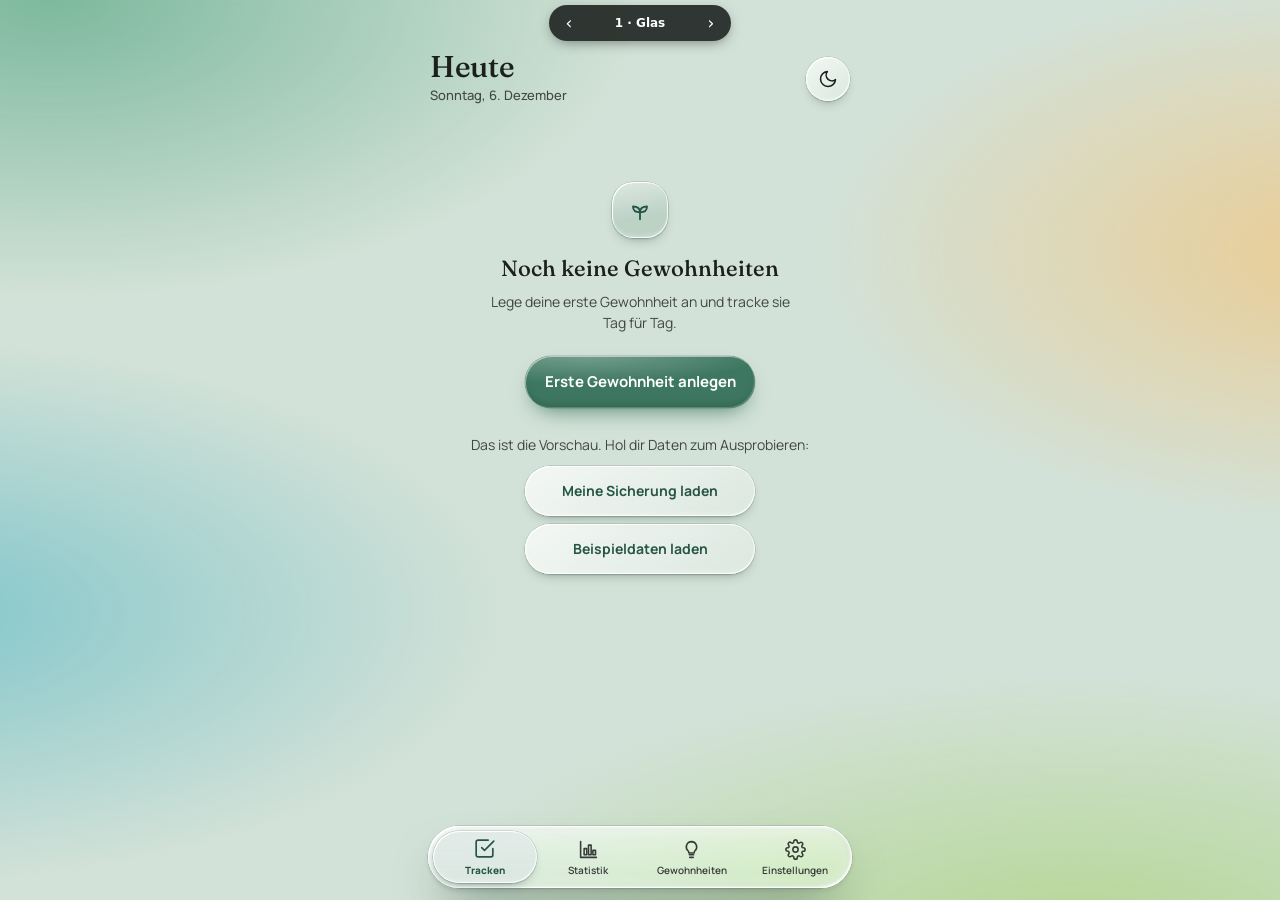
==== commit 4ea4b856: "Vorschau: 20 Varianten des Glas-Designs zum Durchblaettern Co-Authored-By: Claude Opus 5.5 <noreply@" ====
--- a/preview/index.html
+++ b/preview/index.html
@@ -361,6 +361,25 @@
 .sit-row{margin-bottom:14px}
 .sit-row .sn{font-size:14px;font-weight:700;margin-bottom:8px}
 .choices{display:grid;grid-template-columns:repeat(3,1fr);gap:8px}
+.choices.one{grid-template-columns:none;grid-auto-flow:column;grid-auto-columns:minmax(0,1fr)}
+/* Fenster-Gewohnheiten: Stand im Tagesblatt, Liste der letzten Fenster im Detail */
+.win-cue{font-size:13px;color:var(--ink-soft);font-weight:600;margin:-6px 0 12px}
+.win-box{background:var(--surface);border:1px solid var(--line);border-radius:var(--radius);padding:13px 14px 14px;margin-bottom:14px}
+.win-k{font-size:11.5px;font-weight:700;color:var(--muted);margin-bottom:3px}
+.win-t{font-size:15px;font-weight:700;margin-bottom:4px}
+.win-box .clear-day{margin-top:8px}
+.win-box .bulk-btn.main{margin-top:8px}
+.win-list{padding-bottom:6px}
+.win-row{display:flex;align-items:center;gap:10px;padding:9px 0;border-top:1px solid var(--line)}
+.win-row>i{flex:none;width:10px;height:10px;border-radius:50%;background:var(--surface-3)}
+.win-row.ok>i{background:var(--fill-g)}
+.win-row.miss>i{background:var(--fill-r)}
+.win-row.open>i{background:transparent;box-shadow:inset 0 0 0 2px var(--accent)}
+.win-row .wr-t{flex:1;min-width:0}
+.win-row .wr-t b{display:block;font-size:13.5px;font-weight:700}
+.win-row .wr-t span{display:block;font-size:11.5px;color:var(--muted);font-weight:600;margin-top:1px}
+.win-row.skip .wr-t b{color:var(--muted)}
+.win-row button{flex:none;min-height:36px;padding:0 12px;border-radius:calc(11px*var(--rs));background:var(--surface-2);color:var(--ink-soft);font-size:12px;font-weight:700}
 .choice{padding:13px 6px 11px;border-radius:calc(14px*var(--rs));border:1.5px solid var(--line);background:var(--surface);
   display:flex;flex-direction:column;align-items:center;gap:7px;
   transition:transform .22s cubic-bezier(.34,1.6,.5,1),background .18s,border-color .18s}
@@ -789,6 +808,12 @@
    Schriften und Zustandsfarben kommen vom Original. Hilfs-Tokens beginnen mit --gl-.
    Akzente setzen nur die Palette (--l-* hell, --d-* dunkel); die drei Modus-Bloecke ordnen sie zu. */
 :root[data-style="glas"]{
+  /* Regler des Glas-Stils: 1 = Grundeinstellung. Varianten ([data-var]) setzen nur diese Werte, Schrift und Rundung. */
+  --v-gloss:1; --v-rim:1; --v-fill:1; --v-blur:1; --v-sat:175%; --v-blob:1; --v-drop:1; --v-edge:1;
+  --gl-field:radial-gradient(64% 46% at 4% 0%,var(--gl-b1),transparent 72%),
+    radial-gradient(58% 42% at 106% 28%,var(--gl-b2),transparent 72%),
+    radial-gradient(66% 42% at -8% 68%,var(--gl-b3),transparent 72%),
+    radial-gradient(72% 40% at 84% 104%,var(--gl-b4),transparent 72%);
   --l-bg:#d3e2d8; --l-b1:rgba(80,164,126,.66); --l-b2:rgba(250,190,104,.62); --l-b3:rgba(78,180,194,.62); --l-b4:rgba(160,206,100,.58);
   --l-accent:#3d7762; --l-soft:rgba(61,119,98,.15); --l-ink:#275647; --l-on:#fff; --l-sh:24,52,42;
   --d-bg:#0c1411; --d-b1:rgba(52,128,98,.52); --d-b2:rgba(128,98,48,.38); --d-b3:rgba(30,100,108,.46); --d-b4:rgba(70,110,50,.40);
@@ -810,32 +835,32 @@
   --shadow-lg:0 2px 4px rgba(var(--gl-sh),.08),0 22px 44px -18px rgba(var(--gl-sh),.5);
   --rs:1.33;
 
-  --gl-fill-t:radial-gradient(150px 80px at 0% 0%,rgba(255,255,255,.5),transparent 72%),radial-gradient(180px 90px at 100% 100%,rgba(255,255,255,.4),transparent 72%),
-    linear-gradient(145deg,rgba(255,255,255,.36),rgba(255,255,255,.17) 50%,rgba(255,255,255,.28));
-  --gl-in-t:linear-gradient(145deg,rgba(255,255,255,.56),rgba(255,255,255,.3));
+  --gl-fill-t:radial-gradient(150px 80px at 0% 0%,rgba(255,255,255,calc(.5*var(--v-gloss))),transparent 72%),radial-gradient(180px 90px at 100% 100%,rgba(255,255,255,calc(.4*var(--v-gloss))),transparent 72%),
+    linear-gradient(145deg,rgba(255,255,255,calc(.36*var(--v-fill))),rgba(255,255,255,calc(.17*var(--v-fill))) 50%,rgba(255,255,255,calc(.28*var(--v-fill))));
+  --gl-in-t:linear-gradient(145deg,rgba(255,255,255,calc(.56*var(--v-fill))),rgba(255,255,255,calc(.3*var(--v-fill))));
   --gl-bar-t:linear-gradient(180deg,rgba(255,255,255,.56),rgba(255,255,255,.3));
   --gl-sheet-t:linear-gradient(170deg,rgba(255,255,255,.8),rgba(255,255,255,.62));
-  --gl-clear-t:linear-gradient(145deg,rgba(255,255,255,.74),rgba(255,255,255,.2));
+  --gl-clear-t:linear-gradient(145deg,rgba(255,255,255,calc(.74*var(--v-fill))),rgba(255,255,255,calc(.2*var(--v-fill))));
   --gl-solid:#f4f6f3; --gl-solid-hi:#fcfdfc;
   --gl-fill:var(--gl-fill-t); --gl-fill-in:var(--gl-in-t); --gl-bar:var(--gl-bar-t); --gl-sheet:var(--gl-sheet-t); --gl-clear:var(--gl-clear-t);
   --gl-bubble:linear-gradient(180deg,#fff,rgba(255,255,255,.74));
   --gl-input:rgba(255,255,255,.62);
-  --gl-sheen:linear-gradient(170deg,rgba(255,255,255,.5),rgba(255,255,255,0) 62%);
-  --gl-gloss:radial-gradient(130% 95% at 26% -4%,rgba(255,255,255,.6),rgba(255,255,255,0) 60%);
-  --gl-gloss-s:radial-gradient(130% 95% at 26% -4%,rgba(255,255,255,.3),rgba(255,255,255,0) 60%);
-  --gl-rim:inset 2px 2px 1.5px -1px #fff,inset -2px -2px 1.5px -1px rgba(255,255,255,.8),inset 0 0 0 1px rgba(255,255,255,.55),
-    inset 0 0 0 3px rgba(255,255,255,.15),inset 5px 7px 14px -7px rgba(255,255,255,.8),inset -5px -8px 14px -8px rgba(255,255,255,.62),
+  --gl-sheen:linear-gradient(170deg,rgba(255,255,255,calc(.5*var(--v-gloss))),rgba(255,255,255,calc(0*var(--v-gloss))) 62%);
+  --gl-gloss:radial-gradient(130% 95% at 26% -4%,rgba(255,255,255,calc(.6*var(--v-gloss))),rgba(255,255,255,calc(0*var(--v-gloss))) 60%);
+  --gl-gloss-s:radial-gradient(130% 95% at 26% -4%,rgba(255,255,255,calc(.3*var(--v-gloss))),rgba(255,255,255,calc(0*var(--v-gloss))) 60%);
+  --gl-rim:inset 2px 2px 1.5px -1px rgba(255,255,255,var(--v-rim)),inset -2px -2px 1.5px -1px rgba(255,255,255,calc(.8*var(--v-rim))),inset 0 0 0 1px rgba(255,255,255,calc(.55*var(--v-rim))),
+    inset 0 0 0 3px rgba(255,255,255,calc(.15*var(--v-rim))),inset 5px 7px 14px -7px rgba(255,255,255,calc(.8*var(--v-rim))),inset -5px -8px 14px -8px rgba(255,255,255,calc(.62*var(--v-rim))),
     inset 0 0 6px 2px rgba(var(--gl-sh),.09);
-  --gl-rim-s:inset 1px 1px 0 #fff,inset -1px -1px 0 rgba(255,255,255,.6),inset 0 0 0 1px rgba(255,255,255,.45),inset 0 -4px 6px -4px rgba(255,255,255,.6);
-  --gl-edge:0 0 0 .5px rgba(var(--gl-sh),.26);
+  --gl-rim-s:inset 1px 1px 0 rgba(255,255,255,var(--v-rim)),inset -1px -1px 0 rgba(255,255,255,calc(.6*var(--v-rim))),inset 0 0 0 1px rgba(255,255,255,calc(.45*var(--v-rim))),inset 0 -4px 6px -4px rgba(255,255,255,calc(.6*var(--v-rim)));
+  --gl-edge:0 0 0 .5px rgba(var(--gl-sh),calc(.26*var(--v-edge)));
   --gl-ring:rgba(var(--gl-sh),.24);
   --gl-bead:radial-gradient(circle at 34% 28%,#fff,rgba(255,255,255,.5) 70%);
-  --gl-drop:0 2px 3px -1px rgba(var(--gl-sh),.16),0 20px 36px -18px rgba(var(--gl-sh),.58);
-  --gl-drop-s:0 1px 2px rgba(var(--gl-sh),.14),0 6px 12px -6px rgba(var(--gl-sh),.42);
-  --gl-drop-l:0 2px 4px rgba(var(--gl-sh),.12),0 26px 50px -18px rgba(var(--gl-sh),.6);
+  --gl-drop:0 2px 3px -1px rgba(var(--gl-sh),calc(.16*var(--v-drop))),0 20px 36px -18px rgba(var(--gl-sh),calc(.58*var(--v-drop)));
+  --gl-drop-s:0 1px 2px rgba(var(--gl-sh),calc(.14*var(--v-drop))),0 6px 12px -6px rgba(var(--gl-sh),calc(.42*var(--v-drop)));
+  --gl-drop-l:0 2px 4px rgba(var(--gl-sh),calc(.12*var(--v-drop))),0 26px 50px -18px rgba(var(--gl-sh),calc(.6*var(--v-drop)));
   --gl-well:inset 0 1px 2px rgba(var(--gl-sh),.18),0 1px 0 rgba(255,255,255,.6);
   --gl-scrim:rgba(24,34,30,.28);
-  --gl-blur:blur(20px) saturate(175%); --gl-blur-l:blur(24px) saturate(180%); --gl-cs:light;
+  --gl-blur:blur(calc(20px*var(--v-blur))) saturate(var(--v-sat)); --gl-blur-l:blur(calc(24px*var(--v-blur))) saturate(var(--v-sat)); --gl-cs:light;
 }
 :root[data-style="glas"][data-theme="dark"]{
   --bg:var(--d-bg); --accent:var(--d-accent); --accent-soft:var(--d-soft); --accent-ink:var(--d-ink); --on-accent:var(--d-on);
@@ -846,26 +871,26 @@
   --g-ink:#8fe0a6; --o-ink:#ffbe7a; --r-ink:#f29c91;
   --shadow:0 1px 2px rgba(0,0,0,.3),0 6px 16px -8px rgba(0,0,0,.6);
   --shadow-lg:0 2px 4px rgba(0,0,0,.3),0 22px 44px -16px rgba(0,0,0,.75);
-  --gl-fill-t:linear-gradient(145deg,rgba(255,255,255,.14),rgba(255,255,255,.055) 52%,rgba(255,255,255,.095));
-  --gl-in-t:linear-gradient(145deg,rgba(255,255,255,.11),rgba(255,255,255,.05));
+  --gl-fill-t:linear-gradient(145deg,rgba(255,255,255,calc(.14*var(--v-fill))),rgba(255,255,255,calc(.055*var(--v-fill))) 52%,rgba(255,255,255,calc(.095*var(--v-fill))));
+  --gl-in-t:linear-gradient(145deg,rgba(255,255,255,calc(.11*var(--v-fill))),rgba(255,255,255,calc(.05*var(--v-fill))));
   --gl-bar-t:linear-gradient(180deg,rgba(255,255,255,.17),rgba(255,255,255,.07)),rgba(var(--gl-sh),.55);
   --gl-sheet-t:linear-gradient(170deg,rgba(255,255,255,.13),rgba(255,255,255,.05)),rgba(var(--gl-sh),.76);
-  --gl-clear-t:linear-gradient(145deg,rgba(255,255,255,.24),rgba(255,255,255,.07));
+  --gl-clear-t:linear-gradient(145deg,rgba(255,255,255,calc(.24*var(--v-fill))),rgba(255,255,255,calc(.07*var(--v-fill))));
   --gl-solid:#1b211f; --gl-solid-hi:#262d2a;
   --gl-bubble:linear-gradient(180deg,rgba(255,255,255,.32),rgba(255,255,255,.15));
   --gl-input:rgba(0,0,0,.24);
-  --gl-sheen:linear-gradient(170deg,rgba(255,255,255,.14),rgba(255,255,255,0) 62%);
-  --gl-gloss:radial-gradient(130% 95% at 26% -4%,rgba(255,255,255,.42),rgba(255,255,255,0) 60%);
-  --gl-gloss-s:radial-gradient(130% 95% at 26% -4%,rgba(255,255,255,.3),rgba(255,255,255,0) 60%);
-  --gl-rim:inset 1px 1px 0 rgba(255,255,255,.44),inset -1px -1px 0 rgba(255,255,255,.15),inset 0 0 0 1px rgba(255,255,255,.07),
-    inset 0 12px 18px -12px rgba(255,255,255,.22),inset 0 -9px 14px -10px rgba(255,255,255,.09);
-  --gl-rim-s:inset 1px 1px 0 rgba(255,255,255,.42),inset -1px -1px 0 rgba(255,255,255,.13),inset 0 0 0 1px rgba(255,255,255,.07);
-  --gl-edge:0 0 0 .5px rgba(0,0,0,.6);
+  --gl-sheen:linear-gradient(170deg,rgba(255,255,255,calc(.14*var(--v-gloss))),rgba(255,255,255,calc(0*var(--v-gloss))) 62%);
+  --gl-gloss:radial-gradient(130% 95% at 26% -4%,rgba(255,255,255,calc(.42*var(--v-gloss))),rgba(255,255,255,calc(0*var(--v-gloss))) 60%);
+  --gl-gloss-s:radial-gradient(130% 95% at 26% -4%,rgba(255,255,255,calc(.3*var(--v-gloss))),rgba(255,255,255,calc(0*var(--v-gloss))) 60%);
+  --gl-rim:inset 1px 1px 0 rgba(255,255,255,calc(.44*var(--v-rim))),inset -1px -1px 0 rgba(255,255,255,calc(.15*var(--v-rim))),inset 0 0 0 1px rgba(255,255,255,calc(.07*var(--v-rim))),
+    inset 0 12px 18px -12px rgba(255,255,255,calc(.22*var(--v-rim))),inset 0 -9px 14px -10px rgba(255,255,255,calc(.09*var(--v-rim)));
+  --gl-rim-s:inset 1px 1px 0 rgba(255,255,255,calc(.42*var(--v-rim))),inset -1px -1px 0 rgba(255,255,255,calc(.13*var(--v-rim))),inset 0 0 0 1px rgba(255,255,255,calc(.07*var(--v-rim)));
+  --gl-edge:0 0 0 .5px rgba(0,0,0,calc(.6*var(--v-edge)));
   --gl-ring:rgba(255,255,255,.2);
   --gl-bead:radial-gradient(circle at 34% 28%,rgba(255,255,255,.8),rgba(255,255,255,.22) 70%);
-  --gl-drop:0 1px 2px rgba(0,0,0,.3),0 16px 32px -14px rgba(0,0,0,.65);
-  --gl-drop-s:0 1px 2px rgba(0,0,0,.3),0 5px 12px -5px rgba(0,0,0,.6);
-  --gl-drop-l:0 2px 4px rgba(0,0,0,.3),0 24px 48px -16px rgba(0,0,0,.8);
+  --gl-drop:0 1px 2px rgba(0,0,0,calc(.3*var(--v-drop))),0 16px 32px -14px rgba(0,0,0,calc(.65*var(--v-drop)));
+  --gl-drop-s:0 1px 2px rgba(0,0,0,calc(.3*var(--v-drop))),0 5px 12px -5px rgba(0,0,0,calc(.6*var(--v-drop)));
+  --gl-drop-l:0 2px 4px rgba(0,0,0,calc(.3*var(--v-drop))),0 24px 48px -16px rgba(0,0,0,calc(.8*var(--v-drop)));
   --gl-well:inset 0 1px 2px rgba(0,0,0,.4),0 1px 0 rgba(255,255,255,.08);
   --gl-scrim:rgba(0,0,0,.5); --gl-cs:dark;
 }
@@ -879,26 +904,26 @@
     --g-ink:#8fe0a6; --o-ink:#ffbe7a; --r-ink:#f29c91;
     --shadow:0 1px 2px rgba(0,0,0,.3),0 6px 16px -8px rgba(0,0,0,.6);
     --shadow-lg:0 2px 4px rgba(0,0,0,.3),0 22px 44px -16px rgba(0,0,0,.75);
-    --gl-fill-t:linear-gradient(145deg,rgba(255,255,255,.14),rgba(255,255,255,.055) 52%,rgba(255,255,255,.095));
-    --gl-in-t:linear-gradient(145deg,rgba(255,255,255,.11),rgba(255,255,255,.05));
+    --gl-fill-t:linear-gradient(145deg,rgba(255,255,255,calc(.14*var(--v-fill))),rgba(255,255,255,calc(.055*var(--v-fill))) 52%,rgba(255,255,255,calc(.095*var(--v-fill))));
+    --gl-in-t:linear-gradient(145deg,rgba(255,255,255,calc(.11*var(--v-fill))),rgba(255,255,255,calc(.05*var(--v-fill))));
     --gl-bar-t:linear-gradient(180deg,rgba(255,255,255,.17),rgba(255,255,255,.07)),rgba(var(--gl-sh),.55);
     --gl-sheet-t:linear-gradient(170deg,rgba(255,255,255,.13),rgba(255,255,255,.05)),rgba(var(--gl-sh),.76);
-    --gl-clear-t:linear-gradient(145deg,rgba(255,255,255,.24),rgba(255,255,255,.07));
+    --gl-clear-t:linear-gradient(145deg,rgba(255,255,255,calc(.24*var(--v-fill))),rgba(255,255,255,calc(.07*var(--v-fill))));
     --gl-solid:#1b211f; --gl-solid-hi:#262d2a;
     --gl-bubble:linear-gradient(180deg,rgba(255,255,255,.32),rgba(255,255,255,.15));
     --gl-input:rgba(0,0,0,.24);
-    --gl-sheen:linear-gradient(170deg,rgba(255,255,255,.14),rgba(255,255,255,0) 62%);
-    --gl-gloss:radial-gradient(130% 95% at 26% -4%,rgba(255,255,255,.42),rgba(255,255,255,0) 60%);
-    --gl-gloss-s:radial-gradient(130% 95% at 26% -4%,rgba(255,255,255,.3),rgba(255,255,255,0) 60%);
-    --gl-rim:inset 1px 1px 0 rgba(255,255,255,.44),inset -1px -1px 0 rgba(255,255,255,.15),inset 0 0 0 1px rgba(255,255,255,.07),
-      inset 0 12px 18px -12px rgba(255,255,255,.22),inset 0 -9px 14px -10px rgba(255,255,255,.09);
-    --gl-rim-s:inset 1px 1px 0 rgba(255,255,255,.42),inset -1px -1px 0 rgba(255,255,255,.13),inset 0 0 0 1px rgba(255,255,255,.07);
-    --gl-edge:0 0 0 .5px rgba(0,0,0,.6);
+    --gl-sheen:linear-gradient(170deg,rgba(255,255,255,calc(.14*var(--v-gloss))),rgba(255,255,255,calc(0*var(--v-gloss))) 62%);
+    --gl-gloss:radial-gradient(130% 95% at 26% -4%,rgba(255,255,255,calc(.42*var(--v-gloss))),rgba(255,255,255,calc(0*var(--v-gloss))) 60%);
+    --gl-gloss-s:radial-gradient(130% 95% at 26% -4%,rgba(255,255,255,calc(.3*var(--v-gloss))),rgba(255,255,255,calc(0*var(--v-gloss))) 60%);
+    --gl-rim:inset 1px 1px 0 rgba(255,255,255,calc(.44*var(--v-rim))),inset -1px -1px 0 rgba(255,255,255,calc(.15*var(--v-rim))),inset 0 0 0 1px rgba(255,255,255,calc(.07*var(--v-rim))),
+      inset 0 12px 18px -12px rgba(255,255,255,calc(.22*var(--v-rim))),inset 0 -9px 14px -10px rgba(255,255,255,calc(.09*var(--v-rim)));
+    --gl-rim-s:inset 1px 1px 0 rgba(255,255,255,calc(.42*var(--v-rim))),inset -1px -1px 0 rgba(255,255,255,calc(.13*var(--v-rim))),inset 0 0 0 1px rgba(255,255,255,calc(.07*var(--v-rim)));
+    --gl-edge:0 0 0 .5px rgba(0,0,0,calc(.6*var(--v-edge)));
     --gl-ring:rgba(255,255,255,.2);
     --gl-bead:radial-gradient(circle at 34% 28%,rgba(255,255,255,.8),rgba(255,255,255,.22) 70%);
-    --gl-drop:0 1px 2px rgba(0,0,0,.3),0 16px 32px -14px rgba(0,0,0,.65);
-    --gl-drop-s:0 1px 2px rgba(0,0,0,.3),0 5px 12px -5px rgba(0,0,0,.6);
-    --gl-drop-l:0 2px 4px rgba(0,0,0,.3),0 24px 48px -16px rgba(0,0,0,.8);
+    --gl-drop:0 1px 2px rgba(0,0,0,calc(.3*var(--v-drop))),0 16px 32px -14px rgba(0,0,0,calc(.65*var(--v-drop)));
+    --gl-drop-s:0 1px 2px rgba(0,0,0,calc(.3*var(--v-drop))),0 5px 12px -5px rgba(0,0,0,calc(.6*var(--v-drop)));
+    --gl-drop-l:0 2px 4px rgba(0,0,0,calc(.3*var(--v-drop))),0 24px 48px -16px rgba(0,0,0,calc(.8*var(--v-drop)));
     --gl-well:inset 0 1px 2px rgba(0,0,0,.4),0 1px 0 rgba(255,255,255,.08);
     --gl-scrim:rgba(0,0,0,.5); --gl-cs:dark;
   }
@@ -932,10 +957,7 @@
 
 /* --- Grund: weiches Farbfeld im Ton des Akzents, am Bildschirm fixiert --- */
 :root[data-style="glas"] body::before{content:"";position:fixed;inset:0;z-index:-1;pointer-events:none;
-  background:radial-gradient(64% 46% at 4% 0%,var(--gl-b1),transparent 72%),
-    radial-gradient(58% 42% at 106% 28%,var(--gl-b2),transparent 72%),
-    radial-gradient(66% 42% at -8% 68%,var(--gl-b3),transparent 72%),
-    radial-gradient(72% 40% at 84% 104%,var(--gl-b4),transparent 72%)}
+  background:var(--gl-field);opacity:var(--v-blob)}
 /* oberer Rand: Inhalt verschwimmt unter der Statusleiste */
 :root[data-style="glas"] .app::before{content:"";position:fixed;top:0;left:0;right:0;z-index:30;pointer-events:none;
   height:calc(var(--safe-top) + 6px);-webkit-backdrop-filter:blur(10px);backdrop-filter:blur(10px);
@@ -977,7 +999,7 @@
 :root[data-style="glas"] .tc-title{font-size:13px}
 :root[data-style="glas"] .tc-count{font-size:16px;color:var(--ink)}
 :root[data-style="glas"] .tc-bar{box-shadow:var(--gl-well)}
-:root[data-style="glas"] .tc-bar i{box-shadow:inset 0 1px 0 rgba(255,255,255,.55),inset 0 -2px 3px -1px rgba(0,0,0,.16)}
+:root[data-style="glas"] .tc-bar i{box-shadow:inset 0 1px 0 rgba(255,255,255,calc(.55*var(--v-gloss))),inset 0 -2px 3px -1px rgba(0,0,0,.16)}
 
 /* Heute-Liste */
 :root[data-style="glas"] .tlist{padding:2px 15px}
@@ -997,23 +1019,23 @@
 :root[data-style="glas"] .tstatus.o{background:var(--fill-o)}
 :root[data-style="glas"] .tstatus.r{background:var(--fill-r)}
 :root[data-style="glas"] .tstatus::after{content:"";position:absolute;inset:0;border-radius:inherit;pointer-events:none;opacity:0;
-  box-shadow:inset 1px 1px 0 rgba(255,255,255,.62),inset -1px -1px 0 rgba(255,255,255,.22),inset 0 -6px 8px -5px rgba(0,0,0,.24)}
+  box-shadow:inset 1px 1px 0 rgba(255,255,255,calc(.62*var(--v-gloss))),inset -1px -1px 0 rgba(255,255,255,calc(.22*var(--v-gloss))),inset 0 -6px 8px -5px rgba(0,0,0,.24)}
 :root[data-style="glas"] .tstatus:is(.g,.o,.r)::after,:root[data-style="glas"] .tstatus:has(i.g,i.o,i.r)::after{opacity:1}
 :root[data-style="glas"] .tstatus:is(.g,.o,.r),:root[data-style="glas"] .tstatus:has(i.g,i.o,i.r){box-shadow:0 0 0 .5px rgba(0,0,0,.2),var(--gl-drop-s)}
 :root[data-style="glas"] .tstatus i+i{border-left-color:rgba(255,255,255,.75)}
 :root[data-style="glas"] .tstatus i svg{filter:drop-shadow(0 1px 1px rgba(0,0,0,.28))}
-:root[data-style="glas"] :is(.choice .sw,.legend .sw,.grp-check.on,.cel-ico){box-shadow:inset 1px 1px 0 rgba(255,255,255,.55),inset 0 -4px 6px -4px rgba(0,0,0,.22)}
+:root[data-style="glas"] :is(.choice .sw,.legend .sw,.grp-check.on,.cel-ico){box-shadow:inset 1px 1px 0 rgba(255,255,255,calc(.55*var(--v-gloss))),inset 0 -4px 6px -4px rgba(0,0,0,.22)}
 
 /* Wochenstreifen unter dem Namen: sieben kleine Abhak-Kacheln */
 :root[data-style="glas"] .wk i{background:var(--gl-clear);border-radius:calc(4.5px*var(--rs));
-  box-shadow:inset 1px 1px 0 rgba(255,255,255,.8),inset 0 0 0 1px var(--gl-ring)}
+  box-shadow:inset 1px 1px 0 rgba(255,255,255,calc(.8*var(--v-gloss))),inset 0 0 0 1px var(--gl-ring)}
 :root[data-style="glas"] .wk i.g{background:var(--fill-g)}
 :root[data-style="glas"] .wk i.o{background:var(--fill-o)}
 :root[data-style="glas"] .wk i.r{background:var(--fill-r)}
-:root[data-style="glas"] .wk i:is(.g,.o,.r){box-shadow:inset 1px 1px 0 rgba(255,255,255,.55),inset 0 -3px 4px -3px rgba(0,0,0,.25),0 0 0 .5px rgba(0,0,0,.16)}
+:root[data-style="glas"] .wk i:is(.g,.o,.r){box-shadow:inset 1px 1px 0 rgba(255,255,255,calc(.55*var(--v-gloss))),inset 0 -3px 4px -3px rgba(0,0,0,.25),0 0 0 .5px rgba(0,0,0,.16)}
 :root[data-style="glas"] .wk i.off{background:var(--surface-2);box-shadow:none;opacity:.5}
-:root[data-style="glas"] .wk i.sel{box-shadow:inset 1px 1px 0 rgba(255,255,255,.8),0 0 0 1.5px var(--bg),0 0 0 3px var(--accent)}
-:root[data-style="glas"] .wk i.sel:is(.g,.o,.r){box-shadow:inset 1px 1px 0 rgba(255,255,255,.55),inset 0 -3px 4px -3px rgba(0,0,0,.25),0 0 0 1.5px var(--bg),0 0 0 3px var(--accent)}
+:root[data-style="glas"] .wk i.sel{box-shadow:inset 1px 1px 0 rgba(255,255,255,calc(.8*var(--v-gloss))),0 0 0 1.5px var(--bg),0 0 0 3px var(--accent)}
+:root[data-style="glas"] .wk i.sel:is(.g,.o,.r){box-shadow:inset 1px 1px 0 rgba(255,255,255,calc(.55*var(--v-gloss))),inset 0 -3px 4px -3px rgba(0,0,0,.25),0 0 0 1.5px var(--bg),0 0 0 3px var(--accent)}
 :root[data-style="glas"] .wk-head span{color:var(--muted)}
 :root[data-style="glas"] .wk-head span.sel{color:var(--accent-ink);font-weight:800}
 
@@ -1050,10 +1072,10 @@
 :root[data-style="glas"] .chip{min-height:36px;padding:7px 14px;border:0;background:var(--gl-clear);color:var(--ink-soft);
   box-shadow:var(--gl-rim-s),var(--gl-edge),var(--gl-drop-s)}
 :root[data-style="glas"] .chip.sel{background:var(--gl-gloss-s),var(--accent);color:var(--on-accent);
-  box-shadow:inset 1px 1px 0 rgba(255,255,255,.5),inset -1px -1px 0 rgba(255,255,255,.18),var(--gl-edge),0 6px 14px -7px var(--accent)}
+  box-shadow:inset 1px 1px 0 rgba(255,255,255,calc(.5*var(--v-gloss))),inset -1px -1px 0 rgba(255,255,255,calc(.18*var(--v-gloss))),var(--gl-edge),0 6px 14px -7px var(--accent)}
 /* Knoepfe: primaer = Akzentglas, sekundaer = klares Glas */
 :root[data-style="glas"] :is(.primary,.toast.big){background:var(--gl-gloss-s),var(--accent);color:var(--on-accent);
-  box-shadow:inset 1px 1px 0 rgba(255,255,255,.5),inset -1px -1px 0 rgba(255,255,255,.2),inset 0 -8px 12px -8px rgba(0,0,0,.25),var(--gl-edge),0 10px 22px -10px var(--accent)}
+  box-shadow:inset 1px 1px 0 rgba(255,255,255,calc(.5*var(--v-gloss))),inset -1px -1px 0 rgba(255,255,255,calc(.2*var(--v-gloss))),inset 0 -8px 12px -8px rgba(0,0,0,.25),var(--gl-edge),0 10px 22px -10px var(--accent)}
 :root[data-style="glas"] .primary{min-height:52px;border-radius:calc(20px*var(--rs))}
 :root[data-style="glas"] :is(.ghost-btn,.bulk-btn,.clear-day,.add-btn){border:0;border-radius:calc(20px*var(--rs));background:var(--gl-clear);
   box-shadow:var(--gl-rim-s),var(--gl-edge),var(--gl-drop-s)}
@@ -1062,11 +1084,11 @@
 :root[data-style="glas"] .add-btn{min-height:52px;color:var(--accent-ink);font-weight:700}
 :root[data-style="glas"] .add-btn:active{background:var(--gl-bubble)}
 :root[data-style="glas"] .bulk-btn.main{background:var(--fill-g);color:var(--on-fill);text-shadow:0 1px 1px rgba(0,0,0,.2);
-  box-shadow:inset 1px 1px 0 rgba(255,255,255,.55),inset 0 -8px 12px -8px rgba(0,0,0,.22),var(--gl-edge),var(--gl-drop-s)}
+  box-shadow:inset 1px 1px 0 rgba(255,255,255,calc(.55*var(--v-gloss))),inset 0 -8px 12px -8px rgba(0,0,0,.22),var(--gl-edge),var(--gl-drop-s)}
 :root[data-style="glas"] .recall-card .rc-btns button{min-height:44px;border-radius:calc(18px*var(--rs));background:var(--gl-clear);
   box-shadow:var(--gl-rim-s),var(--gl-edge),var(--gl-drop-s)}
 :root[data-style="glas"] .recall-card .rc-btns button.yes{background:var(--gl-gloss-s),var(--accent);color:var(--on-accent);
-  box-shadow:inset 1px 1px 0 rgba(255,255,255,.5),inset -1px -1px 0 rgba(255,255,255,.2),var(--gl-edge),0 8px 18px -9px var(--accent)}
+  box-shadow:inset 1px 1px 0 rgba(255,255,255,calc(.5*var(--v-gloss))),inset -1px -1px 0 rgba(255,255,255,calc(.2*var(--v-gloss))),var(--gl-edge),0 8px 18px -9px var(--accent)}
 /* kleine runde Glasknoepfe */
 :root[data-style="glas"] :is(.x-btn,.del,.idea-addbtn,.grp-check),:root[data-style="glas"] .stepper button,:root[data-style="glas"] .mini-step button,
 :root[data-style="glas"] .mnav button,:root[data-style="glas"] .idea-card .iact button,:root[data-style="glas"] .hd-help i{
@@ -1095,8 +1117,8 @@
 /* Einstellungen */
 :root[data-style="glas"] .set-row .si{background:var(--gl-clear);box-shadow:var(--gl-rim-s),var(--gl-edge)}
 :root[data-style="glas"] .set-row .si.acc{background:var(--gl-sheen),var(--accent-soft)}
-:root[data-style="glas"] .acc-sw{background:var(--gl-gloss),var(--sw);box-shadow:inset 1px 1px 0 rgba(255,255,255,.55),inset 0 -4px 6px -4px rgba(0,0,0,.25),var(--gl-edge),var(--gl-drop-s)}
-:root[data-style="glas"] .acc-sw.sel{box-shadow:inset 1px 1px 0 rgba(255,255,255,.55),inset 0 -4px 6px -4px rgba(0,0,0,.25),0 0 0 2px var(--bg),0 0 0 4px var(--sw)}
+:root[data-style="glas"] .acc-sw{background:var(--gl-gloss),var(--sw);box-shadow:inset 1px 1px 0 rgba(255,255,255,calc(.55*var(--v-gloss))),inset 0 -4px 6px -4px rgba(0,0,0,.25),var(--gl-edge),var(--gl-drop-s)}
+:root[data-style="glas"] .acc-sw.sel{box-shadow:inset 1px 1px 0 rgba(255,255,255,calc(.55*var(--v-gloss))),inset 0 -4px 6px -4px rgba(0,0,0,.25),0 0 0 2px var(--bg),0 0 0 4px var(--sw)}
 
 /* --- Navigation: schwebende Glaskapsel, aktiver Reiter in eigener Glasblase --- */
 :root[data-style="glas"] .nav{padding:0 18px max(12px,calc(var(--safe-bottom) - 12px));background:none;pointer-events:none}
@@ -1133,6 +1155,37 @@
   :root[data-style="glas"] .app::before{display:none}
 }
 
+
+/* --- Varianten des Glas-Stils (Auswahl in der Vorschau): nur Regler, Farbfeld, Rundung und Schrift --- */
+:root[data-style="glas"][data-var="2"]{--v-gloss:0.45; --v-rim:0.6}   /* Ruhig */
+:root[data-style="glas"][data-var="3"]{--v-gloss:0.12; --v-rim:0.4; --v-fill:1.5; --v-blur:1.3; --v-sat:140%}   /* Matt */
+:root[data-style="glas"][data-var="4"]{--v-gloss:0; --v-rim:0.35; --v-fill:2.1; --v-blur:1.6; --v-sat:120%; --v-blob:0.8; --font-display:"Manrope",-apple-system,BlinkMacSystemFont,"Segoe UI",sans-serif}   /* Milchglas */
+:root[data-style="glas"][data-var="5"]{--v-gloss:0.3; --v-rim:0.7; --v-fill:0.45; --v-blur:0.5; --v-sat:190%}   /* Klar */
+:root[data-style="glas"][data-var="6"]{--v-gloss:0; --v-rim:0.2; --v-fill:2.6; --v-blob:0.45; --v-drop:0.6; --rs:1.0; --font-display:"Newsreader",serif; --font-body:"Inter",-apple-system,BlinkMacSystemFont,"Segoe UI",sans-serif}   /* Papier */
+:root[data-style="glas"][data-var="7"]{--v-gloss:0.25; --v-rim:0.5; --v-fill:1.2; --v-blob:0.7; --gl-field:linear-gradient(155deg,var(--gl-b1),transparent 46%),linear-gradient(335deg,var(--gl-b3),transparent 52%),linear-gradient(60deg,var(--gl-b2),transparent 40%); --font-display:"Fraunces",serif; --font-body:"Figtree",-apple-system,BlinkMacSystemFont,"Segoe UI",sans-serif}   /* Seide */
+:root[data-style="glas"][data-var="8"]{--v-gloss:0.2; --v-rim:0.45; --v-fill:1.3; --gl-field:linear-gradient(180deg,var(--gl-b1),transparent 42%),linear-gradient(0deg,var(--gl-b4),transparent 38%); --font-display:"Plus Jakarta Sans",-apple-system,BlinkMacSystemFont,"Segoe UI",sans-serif; --font-body:"Plus Jakarta Sans",-apple-system,BlinkMacSystemFont,"Segoe UI",sans-serif}   /* Horizont */
+:root[data-style="glas"][data-var="9"]{--v-gloss:0.35; --v-rim:0.55; --v-fill:0.9; --v-blob:1.15; --v-sat:200%; --gl-field:radial-gradient(120% 28% at 50% 12%,var(--gl-b1),transparent 70%),radial-gradient(120% 26% at 30% 46%,var(--gl-b3),transparent 70%),radial-gradient(120% 26% at 70% 80%,var(--gl-b2),transparent 70%); --font-display:"Outfit",-apple-system,BlinkMacSystemFont,"Segoe UI",sans-serif; --font-body:"Outfit",-apple-system,BlinkMacSystemFont,"Segoe UI",sans-serif}   /* Aurora */
+:root[data-style="glas"][data-var="10"]{--v-gloss:0.1; --v-rim:0.3; --v-fill:1.7; --v-blur:1.8; --v-blob:0.5; --v-drop:0.5; --font-display:"DM Sans",-apple-system,BlinkMacSystemFont,"Segoe UI",sans-serif; --font-body:"DM Sans",-apple-system,BlinkMacSystemFont,"Segoe UI",sans-serif}   /* Nebel */
+:root[data-style="glas"][data-var="11"]{--v-gloss:0; --v-rim:0.25; --v-edge:2.2; --v-fill:1.4; --v-drop:0.35; --rs:0.85; --font-display:"Space Grotesk",-apple-system,BlinkMacSystemFont,"Segoe UI",sans-serif; --font-body:"Inter",-apple-system,BlinkMacSystemFont,"Segoe UI",sans-serif}   /* Kante */
+:root[data-style="glas"][data-var="12"]{--v-gloss:0.2; --v-rim:0.45; --v-fill:1.5; --v-drop:1.2; --rs:1.6; --font-display:"Nunito",-apple-system,BlinkMacSystemFont,"Segoe UI",sans-serif; --font-body:"Nunito",-apple-system,BlinkMacSystemFont,"Segoe UI",sans-serif}   /* Weich */
+:root[data-style="glas"][data-var="13"]{--v-gloss:0; --v-rim:0.3; --v-fill:1.9; --v-blob:0.3; --v-drop:0.45; --rs:1.1; --font-display:"Inter",-apple-system,BlinkMacSystemFont,"Segoe UI",sans-serif; --font-body:"Inter",-apple-system,BlinkMacSystemFont,"Segoe UI",sans-serif}   /* Schlicht */
+:root[data-style="glas"][data-var="14"]{--v-gloss:0.12; --v-rim:0.4; --v-fill:1.6; --v-blob:0.55; --rs:1.0; --font-display:"Playfair Display",serif; --font-body:"Inter",-apple-system,BlinkMacSystemFont,"Segoe UI",sans-serif}   /* Editorial */
+:root[data-style="glas"][data-var="15"]{--v-gloss:0.2; --v-rim:0.5; --v-fill:0.8; --v-drop:1.6; --v-blur:1.2; --font-display:"Sora",-apple-system,BlinkMacSystemFont,"Segoe UI",sans-serif; --font-body:"Sora",-apple-system,BlinkMacSystemFont,"Segoe UI",sans-serif}   /* Tiefe */
+:root[data-style="glas"][data-var="16"]{--v-gloss:0.55; --v-rim:0.8; --v-fill:1.6; --v-blob:0.6; --v-sat:130%; --gl-field:radial-gradient(130% 50% at 50% -10%,var(--gl-b3),transparent 70%),radial-gradient(90% 40% at 100% 100%,var(--gl-b2),transparent 72%); --font-display:"Lora",serif}   /* Perle */
+:root[data-style="glas"][data-var="17"]{--v-gloss:0.15; --v-rim:0.35; --v-fill:0.7; --v-blob:1.3; --v-sat:210%; --font-display:"Bricolage Grotesque",-apple-system,BlinkMacSystemFont,"Segoe UI",sans-serif}   /* Tinte */
+:root[data-style="glas"][data-var="18"]{--v-gloss:0.3; --v-rim:0.55; --v-fill:1.25; --rs:1.15; --font-display:"Urbanist",-apple-system,BlinkMacSystemFont,"Segoe UI",sans-serif; --font-body:"Urbanist",-apple-system,BlinkMacSystemFont,"Segoe UI",sans-serif}   /* Rund */
+:root[data-style="glas"][data-var="19"]{--v-gloss:0.1; --v-rim:0.45; --v-fill:1.35; --v-blob:0.9; --gl-field:radial-gradient(90% 60% at 12% 0%,var(--gl-b1),transparent 70%); --font-display:"Geist",-apple-system,BlinkMacSystemFont,"Segoe UI",sans-serif; --font-body:"Geist",-apple-system,BlinkMacSystemFont,"Segoe UI",sans-serif}   /* Studio */
+:root[data-style="glas"][data-var="20"]{--v-gloss:0.3; --v-rim:0.5; --v-fill:1.45; --v-blur:1.4; --v-blob:0.65; --v-drop:0.7}   /* Sanft */
+/* serifenlose Ueberschriften brauchen mehr Gewicht als die Serifenschrift */
+:root[data-dsans] :is(.head h1,.tghead .tname .n,.sheet-head h2,.empty h2,.mnav h2,.cel-card h2){font-weight:700;letter-spacing:-.02em}
+:root[data-dsans] :is(.tc-count,.hd-figs b,.st-fig .n,.st-big .n,.stepper .val,.hs .n,.arch-sum b,.arch-card .ap,.stat-card .sh .pct){font-weight:600}
+/* Varianten-Leiste der Vorschau */
+.pv-var{position:fixed;top:calc(var(--safe-top) + 5px);left:50%;transform:translateX(-50%);z-index:45;display:flex;align-items:center;gap:2px;
+  padding:3px;border-radius:999px;background:rgba(22,26,24,.86);color:#fff;font:600 12px/1 system-ui,-apple-system,sans-serif;box-shadow:0 4px 14px -4px rgba(0,0,0,.5)}
+.pv-var button{width:34px;height:30px;border-radius:999px;color:#fff;font-size:17px;line-height:1;display:grid;place-items:center}
+.pv-var button:active{background:rgba(255,255,255,.18)}
+.pv-var span{min-width:104px;text-align:center;white-space:nowrap;font-variant-numeric:tabular-nums}
+:root.pv-on .head{margin-top:34px}
 </style>
 </head>
 <body>
@@ -1243,8 +1296,18 @@
   if(raw)return Object.assign({},DEFAULT,JSON.parse(raw));}catch(e){}return JSON.parse(JSON.stringify(DEFAULT));}
 function save(){try{localStorage.setItem(KEY,JSON.stringify(S));}catch(e){}markDirty();queueStatus();}
 function uid(){return 'i'+(S.nextId++);}
+/* Fenster-Gewohnheiten (nicht an einen Tag gebunden): Stabil = WIN_STABLE Fenster hintereinander geschafft,
+   Archiv-reif = WIN_OK der letzten WIN_N. Woerter: Einzahl, Mehrzahl, Mehrzahl im Dativ. */
+const WIN_STABLE=3,WIN_N=8,WIN_OK=7;
+const WIN_WORD={weekly:['Woche','Wochen','Wochen'],biweekly:['Doppelwoche','Doppelwochen','Doppelwochen'],
+  monthly:['Monat','Monate','Monaten'],event:['Mal','Male','Malen']};
 function migrate(){
   S.habits.forEach(h=>{
+    if(h.biTarget==null)h.biTarget=1;
+    if(h.eventDays==null)h.eventDays=3;
+    if(!Array.isArray(h.events))h.events=[];
+    if(!h.skips||typeof h.skips!=='object')h.skips={};
+    if(h.cue==null)h.cue='';
     if(!h.icon)h.icon=EMOJI_MAP[h.emoji]||'leaf';
     if(!h.schedule)h.schedule='daily';
     if(h.schedule==='weekly'&&h.weeklyTarget==null)h.weeklyTarget=3;
@@ -1352,8 +1415,136 @@
   if(h.schedule==='daily')return true;
   if(h.schedule==='weekdays')return h.weekdays.includes(wd(d));
   if(h.schedule==='everyN')return isSchedDay(h,d);
-  return false; // weekly/monthly are flexible, not a fixed daily duty
-}
+  const n=winNow(h,d);return !!(n&&n.tight);   // Fenster: erst Pflicht, wenn es eng wird
+}
+// Zaehlt die Gewohnheit an diesem Tag mit (Gruppenfeld, "Alles erledigt")?
+// Fenster-Gewohnheiten nur, wenn es eng ist oder an dem Tag schon etwas eingetragen wurde.
+function countsOn(h,d){return isWin(h)?(dueOnDate(h,d)||dayFull(h,ds(d))!==undefined):isSchedDay(h,d);}
+
+/* ---------- Fenster: Zeitraum (Woche / 2 Wochen / Monat) und Anlass ----------
+   Ein Fenster hat Start, Ende und ein Soll (wie oft). Zeitraeume oeffnen sich von selbst,
+   einen Anlass oeffnet der Nutzer ("steht an"). Fuer alle gilt dasselbe: sichtbar ab Beginn,
+   Pflicht erst, wenn die fehlenden Male die restlichen Tage aufbrauchen, verfehlt erst nach
+   dem Ende, ausgesetzte Fenster zaehlen nicht (auch rueckwirkend). */
+function isWin(h){return !!WIN_WORD[h.schedule];}
+function winTarget(h){const t=h.schedule==='weekly'?h.weeklyTarget:h.schedule==='biweekly'?h.biTarget:h.schedule==='monthly'?h.monthlyTarget:1;
+  return Math.max(1,t||1);}
+function day0(d){return new Date(d.getFullYear(),d.getMonth(),d.getDate());}
+function dayDiff(a,b){return Math.round((day0(a)-day0(b))/86400000);}
+// Stichtag: heute, bei archivierten Gewohnheiten der Tag der Archivierung (danach laeuft nichts mehr auf)
+function winRef(h){return day0(h.archived&&h.archivedAt?parse(h.archivedAt):today());}
+// Fenster, in dem der Tag d liegt: {key,start,end} - oder null (Anlass: gerade keins offen)
+function winAt(h,d){
+  d=day0(d);
+  if(h.schedule==='weekly'){const st=mondayOf(d);return {key:ds(st),start:st,end:addDays(st,6)};}
+  if(h.schedule==='biweekly'){const a=mondayOf(parse(h.startDate||todayStr()));
+    const st=addDays(a,Math.floor(dayDiff(d,a)/14)*14);return {key:ds(st),start:st,end:addDays(st,13)};}
+  if(h.schedule==='monthly'){const st=new Date(d.getFullYear(),d.getMonth(),1);
+    return {key:ds(st),start:st,end:new Date(d.getFullYear(),d.getMonth()+1,0)};}
+  if(h.schedule==='event'){const k=ds(d);
+    for(const e of (h.events||[])){const st=parse(e.start),en=addDays(st,Math.max(1,e.days||1)-1);
+      if(e.start<=k&&k<=ds(en))return {key:e.start,start:st,end:en};}}
+  return null;
+}
+function winGreens(h,w){let c=0;for(let d=new Date(w.start);d<=w.end;d=addDays(d,1))if(dayFull(h,ds(d))==='g')c++;return c;}
+// 'skip' ausgesetzt · 'ok' Soll erreicht · 'miss' vorbei und verfehlt · 'open' laeuft noch
+function winState(h,w){
+  if(h.skips&&h.skips[w.key])return 'skip';
+  if(winGreens(h,w)>=winTarget(h))return 'ok';
+  return w.end<winRef(h)?'miss':'open';}
+// Fenster bis zum Stichtag, neuestes zuerst
+function winList(h,max){
+  const out=[],t=winRef(h),first=habitStart(h);max=max||60;
+  if(h.schedule==='event'){
+    (h.events||[]).slice().sort((a,b)=>b.start.localeCompare(a.start)).forEach(e=>{
+      if(e.start<=ds(t)&&out.length<max){const w=winAt(h,parse(e.start));if(w)out.push(w);}});
+    return out;}
+  let w=winAt(h,t);
+  while(w&&out.length<max&&w.end>=first){out.push(w);w=winAt(h,addDays(w.start,-1));}
+  return out;
+}
+// Gewertete Fenster, neuestes zuerst ('ok' | 'miss'). Ausgesetzte, das noch laufende und ein
+// angebrochenes Startfenster ohne Erfolg bleiben draussen.
+function winEval(h){const first=habitStart(h);
+  return winList(h).map(w=>{const st=winState(h,w);
+    return st==='ok'?'ok':(st==='miss'&&w.start>=first)?'miss':null;}).filter(Boolean);}
+function winRun(h){let n=0;for(const x of winEval(h)){if(x==='ok')n++;else break;}return n;}
+// Serie nach "nie zweimal auslassen", gezaehlt in Fenstern
+function winStreak(h){let n=0,miss=0;for(const x of winEval(h)){if(x==='ok'){n++;miss=0;}else if(++miss>=2)break;}return n;}
+// Stand im Fenster am Tag d: Soll, geschafft, was fehlt, wie viele Tage bleiben, ist es eng?
+function winNow(h,d){
+  if(!isWin(h))return null;
+  d=day0(d||today());const w=winAt(h,d);if(!w)return null;
+  const target=winTarget(h),done=winGreens(h,w),st=winState(h,w);
+  const free=dayFull(h,ds(d))===undefined?1:0;      // an diesem Tag ist noch nichts eingetragen
+  const daysLeft=dayDiff(w.end,d);
+  const missing=Math.max(0,target-done);
+  return {w,target,done,missing,st,daysLeft,tight:st==='open'&&free===1&&missing>=daysLeft+1};
+}
+function winRestText(n){return n.daysLeft===0?'letzter Tag':`noch ${n.daysLeft+1} Tage`;}
+// Zeile unter dem Namen in der Tagesliste
+function winMetaHTML(h,dStr){
+  const n=winNow(h,parse(dStr));
+  if(!n)return '<span class="sit">Steht gerade nicht an</span>';
+  const cnt=`${n.done}/${n.target}`;
+  if(n.st==='skip')return '<span class="sit">Ausgesetzt</span>';
+  if(n.st==='ok')return `<span class="sit">${cnt} geschafft</span>`;
+  if(n.st==='miss')return `<span class="sit">${cnt} · verfehlt</span>`;
+  if(n.tight)return `<span class="warn">${cnt} · ${n.daysLeft===0?'heute letzter Tag':'wird eng, '+winRestText(n)}</span>`;
+  return `<span class="sit">${cnt} · ${winRestText(n)}${h.cue&&h.cue.trim()?' · '+esc(h.cue):''}</span>`;
+}
+const WIN_SKIP_LABEL={weekly:'Diese Woche aussetzen',biweekly:'Diesen Zeitraum aussetzen',monthly:'Diesen Monat aussetzen',event:'Dieses Mal aussetzen'};
+// Block im Tagesblatt: Stand des Fensters, Aussetzen, bei Anlass "steht an"
+function winSheetHTML(h,date){
+  const n=winNow(h,parse(date));
+  const cue=h.cue&&h.cue.trim()?`<div class="win-cue">${esc(h.cue)}</div>`:'';
+  if(!n)return cue+`<div class="win-box"><div class="win-t">Steht gerade nicht an.</div>
+      <button class="bulk-btn main" onclick="eventOpen('${h.id}','${date}')">Steht jetzt an · ${h.eventDays} ${tageWort(h.eventDays)} Zeit</button>
+      <div class="hint" style="margin-top:9px">Schon gemacht? Dann einfach unten „Erledigt" antippen.</div></div>`;
+  const txt={skip:'Ausgesetzt – zählt nicht mit.',ok:`Geschafft: ${n.done} von ${n.target}.`,miss:`Verfehlt: ${n.done} von ${n.target}.`,
+    open:`${n.done} von ${n.target} · ${winRestText(n)}`}[n.st];
+  return cue+`<div class="win-box"><div class="win-k">${fmtShort(n.w.start)} – ${fmtShort(n.w.end)}</div><div class="win-t">${txt}</div>
+    ${h.schedule==='event'&&n.st==='ok'?`<button class="clear-day" onclick="eventAgain('${h.id}','${date}')">Steht schon wieder an</button>`:''}
+    ${h.schedule==='event'&&n.done===0&&n.st!=='skip'?`<button class="clear-day" onclick="eventRemove('${h.id}','${n.w.key}','${date}')">Stand doch nicht an</button>`:''}
+    <button class="clear-day" onclick="winSkip('${h.id}','${n.w.key}','${date}')">${n.st==='skip'?'Aussetzen zurücknehmen':WIN_SKIP_LABEL[h.schedule]}</button></div>`;
+}
+// Liste der letzten Fenster im Detail-Blatt, jedes laesst sich (auch rueckwirkend) aussetzen
+function winListHTML(h){
+  const ws=winList(h,6),t=winTarget(h),ev=h.schedule==='event';
+  if(!ws.length)return ev?'<div class="hd-goal">Noch nichts eingetragen. Tippe in der Liste auf das Feld, sobald es ansteht.</div>':'';
+  return `<div class="hd-card win-list"><div class="hd-head"><span>${ev?'Letzte Male':'Letzte Zeiträume'}</span></div>`+ws.map(w=>{
+    const st=winState(h,w),g=winGreens(h,w);
+    const lab={ok:'geschafft',miss:'verfehlt',open:'läuft',skip:'ausgesetzt'}[st];
+    return `<div class="win-row ${st}"><i></i><div class="wr-t"><b>${fmtShort(w.start)} – ${fmtShort(w.end)}</b><span>${st==='skip'?lab:g+'/'+t+' · '+lab}</span></div>
+      <button onclick="winSkip('${h.id}','${w.key}')">${st==='skip'?'Zählt wieder':'Aussetzen'}</button></div>`;}).join('')+'</div>';
+}
+// Aussetzen an/aus. `date` gesetzt: aus dem Tagesblatt heraus, sonst aus dem Detail-Blatt
+function winSkip(hid,key,date){const h=S.habits.find(x=>x.id===hid);if(!h)return;
+  if(!h.skips)h.skips={};
+  const on=!h.skips[key];if(on)h.skips[key]=true;else delete h.skips[key];
+  save();renderTrack();if(activeView()==='stats')renderStats();
+  if(date)openDay(hid,date);else renderHabitSheet(hid);
+  toast(on?'Ausgesetzt – zählt nicht mit':'Zählt wieder');maybeCelebrate(h);}
+// neues Anlass-Fenster ab `date`; endet spaetestens vor dem naechsten schon eingetragenen
+function eventAdd(h,date){
+  if(!Array.isArray(h.events))h.events=[];
+  let days=Math.max(1,h.eventDays||3);
+  h.events.forEach(e=>{if(e.start>date)days=Math.min(days,dayDiff(parse(e.start),parse(date)));});
+  h.events.push({start:date,days:Math.max(1,days)});h.events.sort((a,b)=>a.start.localeCompare(b.start));}
+function eventOpen(hid,date){const h=S.habits.find(x=>x.id===hid);if(!h||winAt(h,parse(date)))return;
+  eventAdd(h,date);save();renderTrack();openDay(hid,date);toast('Steht an');}
+// Anlass kommt wieder, waehrend die alte Frist noch laeuft: altes Fenster endet am letzten erledigten Tag
+function eventAgain(hid,date){const h=S.habits.find(x=>x.id===hid);if(!h)return;
+  const w=winAt(h,parse(date));if(!w){eventOpen(hid,date);return;}
+  let last=null;for(let d=new Date(w.start);d<=w.end;d=addDays(d,1))if(dayFull(h,ds(d))==='g')last=d;
+  if(!last)return;
+  const e=h.events.find(x=>x.start===w.key);if(!e)return;
+  e.days=dayDiff(last,w.start)+1;
+  const next=ds(addDays(last,1)),st=next>date?next:date;
+  eventAdd(h,st);save();renderTrack();openDay(hid,date);toast(st>date?'Ab morgen wieder offen':'Steht wieder an');}
+function eventRemove(hid,key,date){const h=S.habits.find(x=>x.id===hid);if(!h)return;
+  h.events=(h.events||[]).filter(e=>e.start!==key);if(h.skips)delete h.skips[key];
+  save();renderTrack();openDay(hid,date);toast('Zurückgenommen');}
 function dueToday(h){return dueOnDate(h,today());}
 
 /* ---------- Streak / progress ---------- */
@@ -1388,7 +1579,7 @@
 }
 // Letzter geplanter Tag vor heute verpasst und heute noch nicht erledigt -> "nicht zweimal!"
 function streakAtRisk(h){
-  if(h.schedule==='weekly'||h.schedule==='monthly')return false;
+  if(isWin(h))return false;
   const tStr=todayStr();const stT=dayFull(h,tStr);
   if(isSchedDay(h,today())&&(stT==='g'||stT==='o'))return false;
   const start=habitStart(h);let d=addDays(today(),-1);
@@ -1398,47 +1589,10 @@
   }
   return false;
 }
-function weekGreens(h,mon){mon=mon||mondayOf(today());let c=0;for(let i=0;i<7;i++)if(dayFull(h,ds(addDays(mon,i)))==='g')c++;return c;}
-function monthGreens(h,d){const y=d.getFullYear(),m=d.getMonth(),days=new Date(y,m+1,0).getDate();let c=0;
-  for(let i=1;i<=days;i++)if(dayFull(h,ds(new Date(y,m,i)))==='g')c++;return c;}
-// Consecutive weeks/months in which the frequency target was reached.
-function weekMet(h,mon){return weekGreens(h,mon)>=h.weeklyTarget;}
-// Wochen/Monate: eine verfehlte Periode wird toleriert, zwei in Folge brechen die Serie.
-// Die laufende Periode zaehlt nur, wenn sie schon erfuellt ist.
-function weekStreak(h){let mon=mondayOf(today());if(!weekMet(h,mon))mon=addDays(mon,-7);
-  const first=mondayOf(habitStart(h));let n=0,miss=0;
-  for(let i=0;i<300&&mon>=first;i++){if(weekMet(h,mon)){n++;miss=0;}else if(++miss>=2)break;mon=addDays(mon,-7);}
-  return n;}
-function monthMet(h,d){return monthGreens(h,d)>=h.monthlyTarget;}
-function monthStreak(h){let d=new Date(today().getFullYear(),today().getMonth(),1);
-  if(!monthMet(h,d))d=new Date(d.getFullYear(),d.getMonth()-1,1);
-  const s=habitStart(h);const first=new Date(s.getFullYear(),s.getMonth(),1);let n=0,miss=0;
-  for(let i=0;i<160&&d>=first;i++){if(monthMet(h,d)){n++;miss=0;}else if(++miss>=2)break;d=new Date(d.getFullYear(),d.getMonth()-1,1);}
-  return n;}
-
 /* ---------- Meilensteine: Stabil / Archiv-reif ---------- */
-// Perioden der letzten `days` Tage, neueste zuerst: 'ok' | 'miss' | 'skip' (entschuldigt/heute offen).
-// Tages-Rhythmen: geplante Tage; X pro Woche/Monat: abgeschlossene (oder schon erfuellte) Wochen/Monate.
-function recentPeriods(h,days){
-  const start=habitStart(h);const out=[];
-  if(h.schedule==='weekly'){
-    let mon=mondayOf(today());if(!weekMet(h,mon))mon=addDays(mon,-7);
-    for(let i=0;i<Math.ceil(days/7);i++){
-      if(addDays(mon,6)<start)break;
-      const met=weekMet(h,mon);if(!met&&mon<start)break;   // angebrochene Startwoche nicht als Fehler werten
-      out.push(met?'ok':'miss');mon=addDays(mon,-7);}
-    return out;
-  }
-  if(h.schedule==='monthly'){
-    let d=new Date(today().getFullYear(),today().getMonth(),1);if(!monthMet(h,d))d=new Date(d.getFullYear(),d.getMonth()-1,1);
-    for(let i=0;i<Math.max(1,Math.round(days/30));i++){
-      if(new Date(d.getFullYear(),d.getMonth()+1,0)<start)break;
-      const met=monthMet(h,d);if(!met&&d<start)break;
-      out.push(met?'ok':'miss');d=new Date(d.getFullYear(),d.getMonth()-1,1);}
-    return out;
-  }
-  return windowDays(h,days).map(x=>x.st);
-}
+// Geplante Tage der letzten `days` Tage, neueste zuerst: 'ok' | 'miss' | 'skip' (entschuldigt/heute offen).
+// Nur fuer Tages-Rhythmen; Fenster-Gewohnheiten werten winEval() aus.
+function recentPeriods(h,days){return windowDays(h,days).map(x=>x.st);}
 // Geplante Tage der letzten `days` Tage, neueste zuerst, mit Abstand zu heute
 function windowDays(h,days){
   const start=habitStart(h),out=[];let d=today();const tStr=todayStr();
@@ -1449,10 +1603,15 @@
   }
   return out;
 }
-function stableInfo(h){const c=S.settings;const p=recentPeriods(h,c.stableWindow);
+function stableInfo(h){
+  if(isWin(h)){const run=winRun(h);return {win:true,days:habitAge(h),run,need:WIN_STABLE,clean:run>=WIN_STABLE,met:run>=WIN_STABLE};}
+  const c=S.settings;const p=recentPeriods(h,c.stableWindow);
   const clean=!p.includes('miss')&&p.includes('ok');const days=habitAge(h);
   return {days,minDays:c.stableMinDays,window:c.stableWindow,clean,met:days>=c.stableMinDays&&clean};}
-function archiveInfo(h){const c=S.settings;const p=recentPeriods(h,c.archiveWindow);
+function archiveInfo(h){
+  if(isWin(h)){const ev=winEval(h).slice(0,WIN_N),ok=ev.filter(x=>x==='ok').length;
+    return {win:true,days:habitAge(h),n:ev.length,ok,window:WIN_N,rate:ev.length?Math.round(ok/ev.length*100):0,met:ev.length>=WIN_N&&ok>=WIN_OK};}
+  const c=S.settings;const p=recentPeriods(h,c.archiveWindow);
   const ok=p.filter(x=>x==='ok').length,miss=p.filter(x=>x==='miss').length;
   const rate=(ok+miss)?Math.round(ok/(ok+miss)*100):0;const days=habitAge(h);
   return {days,minDays:c.archiveMinDays,window:c.archiveWindow,pct:c.archivePct,rate,
@@ -1484,15 +1643,6 @@
    stehen in stableInfo()/archiveInfo() und bleiben unveraendert. */
 // Fruehestens in wie vielen Tagen ein Fenster-Kriterium erfuellt ist, wenn ab jetzt nichts mehr ausfaellt
 function daysUntilWindow(h,days,test){
-  const unit=h.schedule==='weekly'?7:h.schedule==='monthly'?30:1;
-  if(unit>1){
-    const len=unit===7?Math.ceil(days/7):Math.max(1,Math.round(days/30));
-    const p=recentPeriods(h,days);
-    for(let n=1;n<=len;n++){let ok=n,miss=0;
-      p.forEach((st,i)=>{if(i+n<len){if(st==='ok')ok++;else if(st==='miss')miss++;}});
-      if(test(ok,miss))return n*unit;}
-    return len*unit;
-  }
   const w=windowDays(h,days);
   const openToday=w.length&&w[0].ago===0&&w[0].st==='skip'&&dayFull(h,todayStr())!=='o';
   for(let n=1;n<=days;n++){let ok=openToday?1:0,miss=0;
@@ -1506,6 +1656,7 @@
 // Die Fuellung folgt dem Alter und laeuft nie rueckwaerts; sie ueberschreitet aber keine Marke,
 // deren zweite Bedingung offen ist - der gesperrte Teil erscheint blass (ghost).
 function fortschritt(h){
+  if(isWin(h))return fortschrittWin(h);
   const c=S.settings,s=stableInfo(h),a=archiveInfo(h),age=s.days;
   const mark=Math.min(.8,c.stableMinDays/c.archiveMinDays);
   const ageFrac=Math.min(1,age/c.archiveMinDays);
@@ -1525,6 +1676,23 @@
   const text=`Stabil ${inTagen(left)}`+(needClean>needAge?' ohne Lücke':'');
   return Object.assign(base,{phase:'build',fill:Math.min(ageFrac,mark),ghost:ageFrac,left,text});
 }
+// Dasselbe fuer Fenster-Gewohnheiten: die Skala sind WIN_N gewertete Fenster, die Marke liegt bei WIN_STABLE
+function fortschrittWin(h){
+  const ev=winEval(h),s=stableInfo(h),a=archiveInfo(h),w=WIN_WORD[h.schedule];
+  const mark=WIN_STABLE/WIN_N,frac=Math.min(1,ev.length/WIN_N);
+  const unitDays=h.schedule==='weekly'?7:h.schedule==='biweekly'?14:h.schedule==='monthly'?30:Math.max(1,h.eventDays||3);
+  const adj=h.schedule==='event'?'weiteren':'erfüllten';
+  const nach=k=>`nach ${k} ${adj} ${k===1?w[0]:w[2]}`;
+  const base={mark,rate:a.rate,age:s.days,stableOn:s.met||a.met,archiveOn:a.met};
+  if(a.met)return Object.assign(base,{phase:'archive',fill:1,ghost:1,left:0,text:'Archiv-reif'});
+  if(s.met){
+    let k=1;for(;k<WIN_N;k++){const arr=Array(k).fill('ok').concat(ev).slice(0,WIN_N);
+      if(arr.length>=WIN_N&&arr.filter(x=>x==='ok').length>=WIN_OK)break;}
+    return Object.assign(base,{phase:'stable',fill:Math.max(mark,Math.min(frac,1-k/WIN_N)),ghost:frac,left:k*unitDays,text:`Archiv-reif ${nach(k)}`});
+  }
+  const k=Math.max(1,WIN_STABLE-s.run);
+  return Object.assign(base,{phase:'build',fill:Math.min(frac,mark),ghost:frac,left:k*unitDays,text:`Stabil ${nach(k)}`});
+}
 // Der Pfad als Balken. opt.text: Satz darunter · opt.big: mit Beschriftung der Marken (Detail)
 function pfadHTML(h,opt){
   opt=opt||{};const f=fortschritt(h);const pc=x=>(Math.round(x*1000)/10)+'%';
@@ -1535,27 +1703,29 @@
     ${opt.text?`<div class="pf-text">${f.text}</div>`:''}</div>`;
 }
 // Die Regel hinter dem Pfad in zwei Saetzen (fuer das "?" im Detail)
-function pfadRegelHTML(){const c=S.settings;
+function pfadRegelHTML(h){const c=S.settings;
+  if(h&&isWin(h)){const w=WIN_WORD[h.schedule];
+    return `<b>Stabil:</b> ${WIN_STABLE} ${w[1]} hintereinander geschafft. Dann ist Platz für eine neue Gewohnheit.<br>
+    <b>Archiv-reif:</b> ${WIN_OK} der letzten ${WIN_N} ${w[1]} geschafft. Dann läuft sie von allein.<br>
+    Ausgesetzte ${w[1]} zählen nicht mit.`;}
   return `<b>Stabil:</b> seit mindestens ${c.stableMinDays} Tagen dabei und die letzten ${c.stableWindow} Tage ohne Aussetzer. Dann ist Platz für eine neue Gewohnheit.<br>
     <b>Archiv-reif:</b> seit mindestens ${c.archiveMinDays} Tagen dabei und mindestens ${c.archivePct} % in den letzten ${c.archiveWindow} Tagen. Dann läuft sie von allein.<br>
     Entschuldigte Tage zählen nicht als Aussetzer.`;}
 // Serie nach "nie zweimal auslassen", passend zum Rhythmus beschriftet
 function serieInfo(h){const n=goalCurrent(h);
-  const unit=h.schedule==='weekly'?(n===1?'Woche':'Wochen'):h.schedule==='monthly'?(n===1?'Monat':'Monate'):tageWort(n);
+  const w=WIN_WORD[h.schedule];const unit=w?(n===1?w[0]:w[1]):tageWort(n);
   return {n,unit,label:unit+' am Stück'};}
 // Quote im Archiv-Fenster (Standard 30 Tage), entschuldigte Tage ausgenommen
-function quoteInfo(h){const a=archiveInfo(h);return {pct:a.rate,window:a.window,label:`Quote · ${a.window} Tage`};}
+function quoteInfo(h){const a=archiveInfo(h);
+  return {pct:a.rate,window:a.window,label:a.win?`Quote · letzte ${WIN_N} ${WIN_WORD[h.schedule][1]}`:`Quote · ${a.window} Tage`};}
 
 // End-goal (milestone): "N periods in a row", period = day / week / month by rhythm.
 function goalCurrent(h){
-  if(h.schedule==='weekly')return weekStreak(h);
-  if(h.schedule==='monthly')return monthStreak(h);
-  return streak(h);
+  return isWin(h)?winStreak(h):streak(h);
 }
 function goalUnit(h){
-  if(h.schedule==='weekly')return h.goalN===1?'Woche in Folge':'Wochen in Folge';
-  if(h.schedule==='monthly')return h.goalN===1?'Monat in Folge':'Monate in Folge';
-  return 'Tage am Stück';
+  const w=WIN_WORD[h.schedule];
+  return w?(h.goalN===1?w[0]:w[1])+' in Folge':'Tage am Stück';
 }
 function goalMet(h){return !!(h.goalEnabled&&h.goalN>0&&goalCurrent(h)>=h.goalN);}
 function goalProgress(h){if(!h.goalEnabled||!h.goalN)return null;return {cur:goalCurrent(h),total:h.goalN,unit:goalUnit(h)};}
@@ -1564,13 +1734,14 @@
   if(h.schedule==='everyN')base=h.interval<=1?'Jeden Tag':('Alle '+h.interval+' Tage');
   else if(h.schedule==='weekly')base=`${h.weeklyTarget}× pro Woche`;
   else if(h.schedule==='monthly')base=`${h.monthlyTarget}× pro Monat`;
+  else if(h.schedule==='biweekly')base=`${h.biTarget}× in 2 Wochen`;
+  else if(h.schedule==='event')base=`Wenn es ansteht · ${h.eventDays} ${tageWort(h.eventDays)} Zeit`;
   else if(h.schedule==='weekdays')base=h.weekdays.length===7?'Jeden Tag':h.weekdays.slice().sort((a,b)=>a-b).map(i=>DAYS_SHORT[i]).join('·');
   else base='Jeden Tag';
   return base+(h.situations.length>1?` · ${h.situations.length} Situationen`:'');
 }
 function chipData(h){
-  if(h.schedule==='weekly'){const g=weekGreens(h);return{txt:g+'/'+h.weeklyTarget,on:g>=h.weeklyTarget,icon:g>=h.weeklyTarget?'check':'week'};}
-  if(h.schedule==='monthly'){const g=monthGreens(h,today());return{txt:g+'/'+h.monthlyTarget,on:g>=h.monthlyTarget,icon:g>=h.monthlyTarget?'check':'week'};}
+  if(isWin(h)){const n=winNow(h),g=n?n.done:0,t=winTarget(h);return{txt:g+'/'+t,on:g>=t,icon:g>=t?'check':'week'};}
   const st=streak(h);return{txt:st+(st===1?' Tag':' Tage'),on:st>0,icon:'flame'};
 }
 const CHIPICON={
@@ -1611,12 +1782,18 @@
     btns=`<button class="primary" onclick="nextCelebration()">Weiter</button>`;
   }else if(it.kind==='stable'){
     kicker='Meilenstein';title='Stabil!';
-    text=`<b>${esc(h.name)}</b> sitzt. Jetzt ist Platz für eine neue Gewohnheit.`;
-    btns=`<button class="primary" onclick="nextCelebration();openIdeasTab()">Zu meinen Ideen</button>
-      <button class="danger-btn" onclick="nextCelebration()">Später</button>`;
+    // Tempo: eine neue Gewohnheit erst vorschlagen, wenn hoechstens zwei andere noch im Aufbau sind
+    const building=activeHabits().filter(x=>x.id!==h.id&&fortschritt(x).phase==='build').length;
+    const room=building<=2;
+    text=`<b>${esc(h.name)}</b> sitzt. `+(room?'Jetzt ist Platz für eine neue Gewohnheit.'
+      :`Es sind noch ${building} andere im Aufbau – lass die erst sitzen, bevor du eine neue startest.`);
+    btns=room?`<button class="primary" onclick="nextCelebration();openIdeasTab()">Zu meinen Ideen</button>
+      <button class="danger-btn" onclick="nextCelebration()">Später</button>`
+      :`<button class="primary" onclick="nextCelebration()">Weiter</button>`;
   }else{
     const a=archiveInfo(h);kicker='Meilenstein';title='Archiv-reif!';
-    text=`<b>${esc(h.name)}</b> läuft von allein – seit ${a.days} Tagen dabei und ${a.rate}&nbsp;% in den letzten ${a.window} Tagen. Du kannst sie jetzt archivieren.`;
+    text=a.win?`<b>${esc(h.name)}</b> läuft von allein – ${a.ok} der letzten ${a.n} ${WIN_WORD[h.schedule][1]} geschafft. Du kannst sie jetzt archivieren.`
+      :`<b>${esc(h.name)}</b> läuft von allein – seit ${a.days} Tagen dabei und ${a.rate}&nbsp;% in den letzten ${a.window} Tagen. Du kannst sie jetzt archivieren.`;
     btns=`<button class="primary" onclick="archiveHabit('${h.id}');nextCelebration()">Archivieren</button>${later}`;
   }
   document.getElementById('celCard').innerHTML=`
@@ -1700,22 +1877,42 @@
 function jumpToday(){const n=dayOffset;dayOffset=0;wkAnim=trackView==='week'&&n?(n<0?'next':'prev'):'';renderTrack();}
 function esc(s){return (s||'').replace(/[&<>"]/g,c=>({'&':'&amp;','<':'&lt;','>':'&gt;','"':'&quot;'}[c]));}
 
-function dayBlend(g,o,r){
+/* ---------- Mischfarbe eines Tages ----------
+   Gruen, Orange und Rot werden nach ihrem Anteil gemischt (im OKLCH-Farbraum: Helligkeit, Saettigung
+   und Farbton gewichtet gemittelt). So bleibt die Mischung kraeftig und wandert sichtbar von Gruen
+   ueber Gelb/Orange nach Rot, statt braun zu werden. */
+const MIX_PAL={original:{g:['#93e3a4','#53bd75'],o:['#ffc47a','#f4964a'],r:['#dd8175','#c25b4f']},
+  glas:{g:['#6bd389','#38a660'],o:['#ffb561','#ec8636'],r:['#e07b6f','#bb4f44']}};
+function hex2lch(hex){
+  const f=i=>{const v=parseInt(hex.substr(i,2),16)/255;return v<=.04045?v/12.92:Math.pow((v+.055)/1.055,2.4);};
+  const r=f(1),g=f(3),b=f(5);
+  const l=Math.cbrt(.4122214708*r+.5363325363*g+.0514459929*b),m=Math.cbrt(.2119034982*r+.6806995451*g+.1073969566*b),s=Math.cbrt(.0883024619*r+.2817188376*g+.6299787005*b);
+  const L=.2104542553*l+.793617785*m-.0040720468*s,A=1.9779984951*l-2.428592205*m+.4505937099*s,B=.0259040371*l+.7827717662*m-.8086757660*s;
+  return [L,Math.hypot(A,B),Math.atan2(B,A)];
+}
+function lch2hex(L,C,H){
+  const A=C*Math.cos(H),B=C*Math.sin(H);
+  const l=Math.pow(L+.3963377774*A+.2158037573*B,3),m=Math.pow(L-.1055613458*A-.0638541728*B,3),s=Math.pow(L-.0894841775*A-1.291485548*B,3);
+  const t=v=>{v=Math.min(1,Math.max(0,v));v=v<=.0031308?12.92*v:1.055*Math.pow(v,1/2.4)-.055;return Math.round(v*255).toString(16).padStart(2,'0');};
+  return '#'+t(4.0767416621*l-3.3077115913*m+.2309699292*s)+t(-1.2684380046*l+2.6097574011*m-.3413193965*s)+t(-.0041960863*l-.7034186147*m+1.707614701*s);
+}
+// Helles und dunkles Ende der Mischfarbe. Je gemischter der Tag, desto etwas heller und weicher -
+// sonst kippen die Gelb- und Gruengelb-Toene ins Olive.
+function mixPair(p,w){
+  const sum=w[0]+w[1]+w[2],keys=['g','o','r'];
+  const pure=keys.find((k,i)=>w[i]===sum);if(pure)return p[pure];
+  let L=0,C=0,H=0,L2=0,C2=0;
+  keys.forEach((k,i)=>{if(!w[i])return;const q=w[i]/sum,x=hex2lch(p[k][0]),y=hex2lch(p[k][1]);
+    L+=x[0]*q;C+=x[1]*q;H+=x[2]*q;L2+=y[0]*q;C2+=y[1]*q;});
+  const mixed=1-Math.max(w[0],w[1],w[2])/sum;       // 0 = einfarbig, 2/3 = alles gleich stark
+  return [lch2hex(L+.09*mixed,C,H),lch2hex(L2+.15*mixed,Math.min(C2,C*1.05)*(1-.375*mixed),H)];
+}
+// Hintergrund fuer einen Tag mit g gruenen, o orangen, r roten Eintraegen. bar: flacher Verlauf fuer den Balken
+function dayMix(g,o,r,bar){
   if(!(g+o+r))return '';
-  // Each tracked status contributes its own light->dark band, laid out
-  // green -> orange -> red. Orange is always part of the transition: when a
-  // day has green and red but no orange, a small orange bridge is inserted
-  // between them so the gradient flows through orange instead of jumping.
-  const seq=[];
-  if(g)seq.push(['var(--g1)','var(--g2)',g]);
-  if(o)seq.push(['var(--o1)','var(--o2)',o]);
-  else if(g&&r)seq.push(['var(--o1)','var(--o2)',Math.max(1,(g+r)/5)]);
-  if(r)seq.push(['var(--r1)','var(--r2)',r]);
-  const total=seq.reduce((s,x)=>s+x[2],0);
-  let acc=0;const stops=[];
-  seq.forEach(([c1,c2,n])=>{const s0=(acc/total*100).toFixed(1),s1=((acc+n)/total*100).toFixed(1);
-    stops.push(c1+' '+s0+'%');stops.push(c2+' '+s1+'%');acc+=n;});
-  return 'linear-gradient(90deg,'+stops.join(',')+')';
+  const glas=styleName()==='glas',c=mixPair(MIX_PAL[glas?'glas':'original'],[g,o,r]);
+  if(bar)return `linear-gradient(90deg,${c[0]},${c[1]})`;
+  return (glas?'var(--gl-gloss),':'')+`linear-gradient(${glas?160:150}deg,${c[0]},${c[1]})`;
 }
 // Wieviel ist an einem Tag schon entschieden? Basis fuer "Dein Tag" und fuer die
 // Rueckmeldung an den Push-Server (stuendliche Nacherinnerung).
@@ -1723,7 +1920,7 @@
   const d=parse(dStr);let total=0,tracked=0,g=0,o=0,r=0;
   activeHabits().forEach(h=>{const due=dueOnDate(h,d);
     h.situations.forEach(s=>{const v=getE(h.id,s.id,dStr);
-      if(!due&&!v)return;              // flexible habit (Woche/Monat) not tracked that day → ignore
+      if(!due&&!v)return;              // nicht faellig (auch: Fenster noch nicht eng) und nichts eingetragen -> zaehlt nicht
       total++;
       if(v){tracked++;if(v==='g')g++;else if(v==='o')o++;else r++;}});});
   return {total,tracked,g,o,r};
@@ -1735,7 +1932,7 @@
   if(total===0)return `<div class="today-card"><div class="tc-head"><span class="tc-title">Dein Tag</span></div>
     <div class="tc-empty">Für heute ist nichts geplant. Genieß den Tag.</div></div>`;
   const pct=(tracked/total*100);
-  const blend=dayBlend(g,o,r);
+  const blend=dayMix(g,o,r,true);
   return `<div class="today-card">
     <div class="tc-head"><span class="tc-title">Dein Tag</span><span class="tc-count">${tracked}/${total}</span></div>
     <div class="tc-bar"><i style="width:${pct}%;background:${blend||'var(--surface-2)'}"></i></div></div>`;
@@ -1798,7 +1995,8 @@
     const d=addDays(vd,-i),date=ds(d);
     const st=dayFull(h,date);
     const res=st==='g'||st==='o'||st==='r'?st:'';
-    const off=date>tStr||(!res&&(date<start||!isSchedDay(h,d)));
+    const wn=isWin(h)?winNow(h,d):null;
+    const off=date>tStr||(!res&&(date<start||!isSchedDay(h,d)||(isWin(h)&&(!wn||wn.st==='skip'))));
     tiles+=`<i class="${res} ${off?'off':''} ${i===0?'sel':''}"></i>`;
   }
   return `<div class="wk${wkAnimCls()}" aria-hidden="true">${tiles}</div>`;
@@ -1820,7 +2018,7 @@
   const segs=h.situations.map(s=>{const v=getE(h.id,s.id,dStr)||'';
     return `<i class="${v}">${single&&SIGN[v]?`<svg viewBox="0 0 24 24" aria-hidden="true">${SIGN[v]}</svg>`:''}</i>`;}).join('');
   const warn=isToday&&streak(h)>0&&streakAtRisk(h);
-  const meta=warn?'<span class="warn">Nicht zweimal auslassen!</span>':
+  const meta=isWin(h)?winMetaHTML(h,dStr):warn?'<span class="warn">Nicht zweimal auslassen!</span>':
       (h.situations.length>1?`<span class="sit">${h.situations.map(s=>esc(s.name)).join(' · ')}</span>`:'');
   return `<div class="trow ${sub?'sub':''}">
     <button class="trow-open" onclick="openHabit('${h.id}')" aria-label="${esc(h.name)} ansehen">
@@ -1845,18 +2043,19 @@
   const ready=f.phase==='archive';
   document.getElementById('sheetTitle').textContent=h.name;
   document.getElementById('sheetBody').innerHTML=`
-    <div class="hd-rhythm">${esc(goalText(h))}</div>
+    <div class="hd-rhythm">${esc(goalText(h))}${isWin(h)&&h.cue&&h.cue.trim()?`<br>${esc(h.cue)}`:''}</div>
     <div class="hd-card">
       <div class="hd-head"><span>Fortschritt</span>
         <button class="hd-help ${habitHelpOpen?'on':''}" onclick="toggleHabitHelp('${h.id}')" aria-label="Erklärung ${habitHelpOpen?'ausblenden':'anzeigen'}" aria-expanded="${habitHelpOpen}"><i>?</i></button></div>
       ${pfadHTML(h,{big:true,text:true})}
-      ${habitHelpOpen?`<p class="hd-rule">${pfadRegelHTML()}</p>`:''}
+      ${habitHelpOpen?`<p class="hd-rule">${pfadRegelHTML(h)}</p>`:''}
     </div>
     <div class="hd-figs">
       <div><b>${q.pct} %</b><span>${q.label}</span></div>
       <div><b>${sr.n}</b><span>${sr.label}</span>${risk?'<em class="hd-warn">Nicht zweimal auslassen!</em>':''}</div>
     </div>
     ${gp?`<div class="hd-goal">Eigenes Ziel: ${gp.cur} von ${gp.total}</div>`:''}
+    ${isWin(h)?winListHTML(h):''}
     ${h.note&&h.note.trim()?`<div class="field"><label>${noteLabel(h.note)}</label><div class="note-box rich">${noteHTML(h.note)}</div></div>`:''}
     ${renderYear(h)}
     ${ready?`<div class="hd-ready">Diese Gewohnheit läuft von allein. Du kannst sie ins Archiv legen.</div>
@@ -1869,15 +2068,15 @@
   const isToday=dStr===todayStr();
   const dis=isFuture?'disabled':'';
   const week=trackView==='week';
-  // Woche: alle aktiven Gewohnheiten (auch X-mal pro Woche/Monat), Heute: nur faellige oder schon angetippte
-  const shown=h=>week||dueOnDate(h,viewDate)||h.situations.some(s=>getE(h.id,s.id,dStr)!==undefined);
+  // Woche: alle aktiven Gewohnheiten. Heute: faellige, schon angetippte und alle Fenster-Gewohnheiten
+  // (die stehen ab Fensterbeginn in der Liste, zaehlen aber erst zu "Dein Tag", wenn es eng wird)
+  const shown=h=>week||isWin(h)||dueOnDate(h,viewDate)||h.situations.some(s=>getE(h.id,s.id,dStr)!==undefined);
   const head=week?wkHeadHTML(dStr):'';
   let rows='',cards='';
   S.groups.forEach(g=>{
-    const {due}=groupDayCounts(g,dStr);
-    if(!due&&!(week&&groupHabits(g).length))return;
+    if(!groupHabits(g).some(shown))return;
     // Gruppenfeld: ein Segment je faelliger Gewohnheit, ohne Zahlen
-    const segs=groupHabits(g).filter(h=>isSchedDay(h,parse(dStr))).map(h=>{
+    const segs=groupHabits(g).filter(h=>countsOn(h,parse(dStr))).map(h=>{
       const st=dayFull(h,dStr);return `<i class="${st==='g'||st==='o'||st==='r'?st:''}"></i>`;}).join('');
     // jede Gruppe ist eine eigene Karte mit farbig abgesetzter Kopfzeile
     cards+=`<div class="tlist tgroup ${g.collapsed?'closed':''}"><div class="trow tghead">
@@ -1908,7 +2107,7 @@
 function groupDayCounts(g,date){
   let due=0,done=0;
   groupHabits(g).forEach(h=>{
-    if(!isSchedDay(h,parse(date)))return;
+    if(!countsOn(h,parse(date)))return;
     due++;const st=dayFull(h,date);if(st==='g'||st==='o')done++;
   });
   return {due,done};
@@ -1925,7 +2124,7 @@
     g.lastQuick=null;save();renderTrack();toast('Zurückgenommen');return;
   }
   groupHabits(g).forEach(h=>{
-    if(!isSchedDay(h,today()))return;
+    if(!countsOn(h,today()))return;
     h.situations.forEach(s=>{
       if(getE(h.id,s.id,date)===undefined){setE(h.id,s.id,date,'g');touched.push({hid:h.id,sid:s.id});}
     });
@@ -1949,7 +2148,7 @@
   const hs=groupHabits(g);
   if(!hs.length)body+=`<div class="hint" style="margin-top:14px">Diese Gruppe enthält noch keine Gewohnheiten.</div>`;
   hs.forEach(h=>{
-    const off=!isSchedDay(h,parse(date));
+    const off=!countsOn(h,parse(date));
     h.situations.forEach(s=>{
       const v=getE(h.id,s.id,date);
       const label=h.situations.length>1?`${esc(h.name)} · ${esc(s.name)}`:esc(h.name);
@@ -1962,7 +2161,7 @@
 function bulkSet(gid,date,val){
   const g=S.groups.find(x=>x.id===gid);if(!g)return;
   groupHabits(g).forEach(h=>{
-    if(val!==null&&!isSchedDay(h,parse(date)))return;   // skip members not due that day
+    if(val!==null&&!countsOn(h,parse(date)))return;   // skip members not due that day
     h.situations.forEach(s=>setE(h.id,s.id,date,val||undefined));
   });
   if(val==='g')g.lastQuick=null;                        // manual bulk supersedes the quick-tap undo
@@ -2030,10 +2229,12 @@
   document.getElementById('sheetTitle').textContent=h.name;
   const d=parse(date);
   let body=`<div class="de-date">${fmtLong(d)}</div>`;
+  const win=isWin(h);if(win)body+=winSheetHTML(h,date);
+  // Fenster-Gewohnheiten kennen am einzelnen Tag nur "Erledigt" - ob das Fenster zaehlt, regelt "Aussetzen"
   h.situations.forEach(s=>{const v=getE(hid,s.id,date);
     body+=`<div class="sit-row">${h.situations.length>1?`<div class="sn">${esc(s.name)}</div>`:''}
-      <div class="choices">
-        ${cBtn('r','Nicht',v,hid,s.id,date)}${cBtn('o','Entschuldigt',v,hid,s.id,date)}${cBtn('g','Erledigt',v,hid,s.id,date)}
+      <div class="choices${win?' one':''}">
+        ${win&&v!=='r'&&v!=='o'?'':cBtn('r','Nicht',v,hid,s.id,date)+cBtn('o','Entschuldigt',v,hid,s.id,date)}${cBtn('g','Erledigt',v,hid,s.id,date)}
       </div></div>`;});
   body+=`<button class="clear-day" onclick="clearDay()">Eintrag zurücksetzen</button>`;
   document.getElementById('sheetBody').innerHTML=body;showSheet();
@@ -2045,6 +2246,9 @@
 }
 function pick(hid,sid,date,val,btn){
   const cur=getE(hid,sid,date);
+  const hh=S.habits.find(x=>x.id===hid);
+  // Anlass ohne offenes Fenster direkt als erledigt eingetragen: das Fenster entsteht dabei von selbst
+  if(hh&&hh.schedule==='event'&&val==='g'&&cur!==val&&!winAt(hh,parse(date)))eventAdd(hh,date);
   setE(hid,sid,date,cur===val?undefined:val);
   const row=btn.closest('.sit-row');
   row.querySelectorAll('.choice').forEach(c=>c.classList.remove('sel'));
@@ -2063,7 +2267,7 @@
   let hs;
   if(curGroupDay&&curGroupDay.date===date){
     const g=S.groups.find(x=>x.id===curGroupDay.gid);if(!g)return false;
-    hs=groupHabits(g).filter(x=>isSchedDay(x,parse(date)));
+    hs=groupHabits(g).filter(x=>countsOn(x,parse(date)));
   }else if(curDay&&curDay.date===date){
     const h=S.habits.find(x=>x.id===curDay.hid);if(!h)return false;
     hs=[h];
@@ -2112,7 +2316,7 @@
 function openHabitEditor(hid){
   const h=hid?S.habits.find(x=>x.id===hid):null;
   draft=h?JSON.parse(JSON.stringify(h)):{id:null,name:'',icon:'leaf',schedule:'daily',interval:2,weekdays:[0,1,2,3,4],
-    weeklyTarget:3,monthlyTarget:8,startDate:todayStr(),goalEnabled:false,goalN:30,celebrated:false,
+    weeklyTarget:3,monthlyTarget:8,biTarget:1,eventDays:3,events:[],skips:{},cue:'',startDate:todayStr(),goalEnabled:false,goalN:30,celebrated:false,
     situations:[{id:uid(),name:'Standard'}],reminders:{enabled:false,times:[]},
     note:'',archived:false,archivedAt:null,milestones:{stable:false,archive:false}};
   editIconOpen=false;
@@ -2148,10 +2352,27 @@
       <button onclick="draft.monthlyTarget=Math.max(1,draft.monthlyTarget-1);renderEditor()">−</button>
       <div class="val">${d.monthlyTarget}</div><div class="unit">mal pro Monat</div>
       <button style="margin-left:auto" onclick="draft.monthlyTarget=Math.min(28,draft.monthlyTarget+1);renderEditor()">+</button></div>`;
+  }else if(d.schedule==='biweekly'){
+    rhythmCtrl=`<div style="margin-top:13px" class="stepper">
+      <button onclick="draft.biTarget=Math.max(1,draft.biTarget-1);renderEditor()">−</button>
+      <div class="val">${d.biTarget}</div><div class="unit">mal in 2 Wochen</div>
+      <button style="margin-left:auto" onclick="draft.biTarget=Math.min(14,draft.biTarget+1);renderEditor()">+</button></div>`;
+  }else if(d.schedule==='event'){
+    rhythmCtrl=`<div style="margin-top:13px" class="stepper">
+      <button onclick="draft.eventDays=Math.max(1,draft.eventDays-1);renderEditor()">−</button>
+      <div class="val">${d.eventDays}</div><div class="unit">${tageWort(d.eventDays)} Zeit</div>
+      <button style="margin-left:auto" onclick="draft.eventDays=Math.min(14,draft.eventDays+1);renderEditor()">+</button></div>`;
   }
+  const winKind=!!WIN_WORD[d.schedule];
+  const rhythmHint=d.schedule==='event'?'Du sagst der App, wann es ansteht – ab dann läuft die Frist. Dazwischen ist Ruhe.'
+    :winKind?'An welchen Tagen, entscheidest du. Die Gewohnheit steht von Anfang an in der Liste und meldet sich erst, wenn es eng wird.'
+    :'Wie oft du die Gewohnheit tun willst, damit du im Soll bist.';
+  const cueField=winKind?`<div class="field"><label>Auslöser<span class="opt"> · optional</span></label>
+      <input class="inp" value="${esc(d.cue||'')}" placeholder="${d.schedule==='event'?'z. B. wenn der Korb voll ist':'z. B. direkt nach der Uni'}" oninput="draft.cue=this.value">
+      <div class="hint">Woran du es festmachst, wenn es keinen festen Tag gibt.</div></div>`:'';
 
   // --- End-goal control ---
-  const gUnit=d.schedule==='weekly'?'Wochen in Folge':d.schedule==='monthly'?'Monate in Folge':'Tage am Stück';
+  const gUnit=WIN_WORD[d.schedule]?WIN_WORD[d.schedule][1]+' in Folge':'Tage am Stück';
   const goalCtrl=d.goalEnabled?`
     <div style="margin-top:13px" class="stepper">
       <button onclick="draft.goalN=Math.max(1,draft.goalN-1);renderEditor()">−</button>
@@ -2224,19 +2445,29 @@
     <div class="esec">Rhythmus</div>
     <div class="field" style="margin-bottom:14px">
       <select class="inp" onchange="setSchedule(this.value)">
+        <optgroup label="An festen Tagen">
         <option value="daily" ${d.schedule==='daily'?'selected':''}>Jeden Tag</option>
+        <option value="weekdays" ${d.schedule==='weekdays'?'selected':''}>Bestimmte Wochentage</option>
         <option value="everyN" ${d.schedule==='everyN'?'selected':''}>Alle paar Tage</option>
-        <option value="weekdays" ${d.schedule==='weekdays'?'selected':''}>Bestimmte Wochentage</option>
-        <option value="weekly" ${d.schedule==='weekly'?'selected':''}>X-mal pro Woche</option>
-        <option value="monthly" ${d.schedule==='monthly'?'selected':''}>X-mal pro Monat</option>
+        </optgroup><optgroup label="Frei im Zeitraum">
+        <option value="weekly" ${d.schedule==='weekly'?'selected':''}>Pro Woche</option>
+        <option value="biweekly" ${d.schedule==='biweekly'?'selected':''}>In 2 Wochen</option>
+        <option value="monthly" ${d.schedule==='monthly'?'selected':''}>Pro Monat</option>
+        </optgroup><optgroup label="Bei Anlass">
+        <option value="event" ${d.schedule==='event'?'selected':''}>Wenn es ansteht</option>
+        </optgroup>
       </select>${rhythmCtrl}
-      <div class="hint" style="margin-top:10px">Wie oft du die Gewohnheit tun willst, damit du im Soll bist.</div>
+      <div class="hint" style="margin-top:10px">${rhythmHint}</div>
     </div>
+    ${cueField}
 
     <button class="primary" onclick="saveHabit()">${d.id?'Speichern':'Gewohnheit anlegen'}</button>
     ${moreBox}`;
 }
-function setSchedule(v){draft.schedule=v;
+function setSchedule(v){
+  // neu gewaehlter Zeitraum startet mit einem vorsichtigen Soll
+  if(v!==draft.schedule&&!draft.id){if(v==='weekly')draft.weeklyTarget=2;if(v==='monthly')draft.monthlyTarget=2;}
+  draft.schedule=v;
   if(v==='weekdays'&&!draft.weekdays.length)draft.weekdays=[0,1,2,3,4];
   if(v==='everyN'){if(!draft.interval||draft.interval<2)draft.interval=2;draft.startDate=todayStr();}
   renderEditor();}
@@ -2247,6 +2478,7 @@
   d.situations=d.situations.filter((s,i)=>s.name.trim()||d.situations.length===1);
   d.situations.forEach((s,i)=>{if(!s.name.trim())s.name=d.situations.length>1?('Situation '+(i+1)):'Standard';});
   d.note=String(d.note||'').replace(/\s+$/,'');
+  d.cue=String(d.cue||'').trim();
   const isNew=!d.id;
   if(d._fromIdea){S.ideas=S.ideas.filter(i=>i.id!==d._fromIdea);delete d._fromIdea;}
   if(!isNew){const idx=S.habits.findIndex(x=>x.id===d.id);S.habits[idx]=d;}
@@ -2381,7 +2613,9 @@
 
 /* Archiv */
 function fmtShort(d){return d.toLocaleDateString('de-DE',{day:'numeric',month:'short'});}
-function lifeRate(h){let g=0,r=0;const start=habitStart(h);const end=h.archivedAt?parse(h.archivedAt):today();
+function lifeRate(h){
+  if(isWin(h)){const ev=winEval(h);return ev.length?Math.round(ev.filter(x=>x==='ok').length/ev.length*100):0;}
+  let g=0,r=0;const start=habitStart(h);const end=h.archivedAt?parse(h.archivedAt):today();
   for(let d=new Date(start);d<=end;d=addDays(d,1)){if(!isSchedDay(h,d))continue;const st=dayFull(h,ds(d));
     if(st==='g')g++;else if(st!=='o'&&ds(d)!==todayStr())r++;}
   return (g+r)?Math.round(g/(g+r)*100):0;}
@@ -2496,7 +2730,8 @@
   const legend=`<div class="legend stat-legend">
     <div><span class="sw" style="background:var(--fill-g)"></span>Erledigt</div>
     <div><span class="sw" style="background:var(--fill-o)"></span>Entschuldigt</div>
-    <div><span class="sw" style="background:var(--fill-r)"></span>Nicht</div></div>`;
+    <div><span class="sw" style="background:var(--fill-r)"></span>Nicht</div>
+    <div><span class="sw" style="background:linear-gradient(90deg,var(--g2),var(--o2),var(--r2))"></span>Gemischt</div></div>`;
   let html=`<div class="filter-chips">${chips}</div>`;
   if(!sel){
     html+=`<div class="st-list">`+activeHabits().map(h=>{const q=quoteInfo(h),s=serieInfo(h);
@@ -2517,9 +2752,10 @@
   }
   el.innerHTML=html;
 }
-function monthAgg(habits,date){let anyR=false,anyG=false,anyO=false,any=false;
-  habits.forEach(h=>{const st=dayFull(h,date);if(st){any=true;if(st==='r')anyR=true;else if(st==='g')anyG=true;else anyO=true;}});
-  if(!any)return undefined;if(anyG)return 'g';if(anyR)return 'r';if(anyO)return 'o';}
+// Eintraege eines Tages ueber alle gezeigten Gewohnheiten (je Situation) - Grundlage der Mischfarbe im Kalender
+function monthMix(habits,date){let g=0,o=0,r=0;
+  habits.forEach(h=>h.situations.forEach(x=>{const v=getE(h.id,x.id,date);if(v==='g')g++;else if(v==='o')o++;else if(v==='r')r++;}));
+  return {g,o,r,any:g+o+r>0,top:g>=o&&g>=r?'g':o>=r?'o':'r'};}
 function renderMonth(calHabit){
   const habits=calHabit?[calHabit]:activeHabits();
   const y=statMonth.getFullYear(),m=statMonth.getMonth();
@@ -2527,8 +2763,8 @@
   const cur=new Date(today().getFullYear(),today().getMonth(),1);const tStr=todayStr();
   let cells='';DAYS_SHORT.forEach(dd=>cells+=`<div class="cd">${dd[0]}</div>`);
   for(let i=0;i<startBlank;i++)cells+=`<div class="mc empty"></div>`;
-  for(let dn=1;dn<=days;dn++){const date=ds(new Date(y,m,dn));const st=monthAgg(habits,date);const isT=date===tStr;
-    cells+=`<div class="mc ${st?'filled':''} ${isT?'tdy':''}">${st?`<div class="sg ${st}"></div>`:''}<div class="num">${dn}</div></div>`;}
+  for(let dn=1;dn<=days;dn++){const date=ds(new Date(y,m,dn));const mx=monthMix(habits,date);const isT=date===tStr;
+    cells+=`<div class="mc ${mx.any?'filled':''} ${isT?'tdy':''}">${mx.any?`<div class="sg ${mx.top}" style="background:${dayMix(mx.g,mx.o,mx.r)}"></div>`:''}<div class="num">${dn}</div></div>`;}
   const canNext=new Date(y,m,1)<cur;
   return `<div class="mnav">
     <button onclick="statMonth=new Date(${y},${m-1},1);renderStats()"><svg viewBox="0 0 24 24"><path d="M15 18l-6-6 6-6"/></svg></button>
@@ -2653,9 +2889,11 @@
   const D=n=>ds(addDays(today(),-n));const habits=[],entries={};
   const mk=(id,name,icon,ago,o)=>{o=o||{};const sid=id+'s';
     habits.push({id,name,icon,schedule:o.schedule||'daily',interval:2,weekdays:[0,1,2,3,4],weeklyTarget:o.weeklyTarget||3,monthlyTarget:8,
+      biTarget:1,eventDays:o.eventDays||3,events:o.events||[],skips:o.skips||{},cue:o.cue||'',
       startDate:D(ago),goalEnabled:!!o.goalN,goalN:o.goalN||30,celebrated:false,situations:[{id:sid,name:'Standard'}],
       reminders:{enabled:false,times:[]},note:o.note||'',archived:!!o.arch,archivedAt:o.arch?D(o.arch):null});
-    const e={};for(let i=ago;i>=(o.arch||1);i--){const v=(o.days&&i in o.days)?o.days[i]:'g';if(v)e[D(i)]=v;}
+    const e={};if(o.only)o.only.forEach(i=>{e[D(i)]='g';});
+    else for(let i=ago;i>=(o.arch||1);i--){const v=(o.days&&i in o.days)?o.days[i]:'g';if(v)e[D(i)]=v;}
     if(o.today)e[D(0)]=o.today;entries[id]={[sid]:e};};
   mk('d1','Hygiene-Routine','tooth',75,{arch:6,days:{40:'o',22:null},note:'Abends:\n- Zahnseide\n- Zähne putzen\n- Gesicht waschen\n- Lippen eincremen'});
   mk('d2','Wäsche sofort wegräumen','clean',62,{days:{50:'r',31:'o'},today:'g',note:'Ich erledige Dinge direkt.'});
@@ -2664,12 +2902,18 @@
   mk('d5','Kein Handy auf dem Klo','phoneoff',13,{days:{9:'r',4:null},today:'g'});
   mk('d6','Anki öffnen','brain',10,{days:{5:'r'},today:'g'});
   mk('d7','Chinesisch-App öffnen','book',10,{days:{7:null,2:'o'}});
+  // nicht an einen Tag gebunden: zweimal pro Woche (frei im Zeitraum) und eine Sache "wenn es ansteht"
+  const wdT=wd(today()),sk=ds(addDays(mondayOf(today()),-21));
+  mk('d8','Sport','run',40,{schedule:'weekly',weeklyTarget:2,cue:'direkt nach der Uni',skips:{[sk]:true},
+    only:[wdT+34,wdT+31,wdT+26,wdT+24,wdT+12,wdT+9,wdT+5,wdT+2].concat(wdT>=1?[wdT-0]:[])});
+  mk('d9','Wäsche waschen','clean',30,{schedule:'event',eventDays:3,cue:'wenn der Korb voll ist',
+    events:[{start:D(24),days:3},{start:D(13),days:3},{start:D(1),days:3}],only:[23,11]});
   const st=S.settings;
   S=Object.assign(JSON.parse(JSON.stringify(DEFAULT)),{habits,entries,nextId:100,
     ideas:[{id:'di1',text:'Direkt nach dem Essen abspülen',note:'',prio:'high'},{id:'di2',text:'Handy nicht ins Bett',note:'',prio:'high'},
       {id:'di3',text:'Abends lesen',note:'',prio:'mid'}],
     groups:[{id:'dg1',name:'Lernen',icon:'brain',habitIds:['d6','d7'],collapsed:false}]});
-  S.settings.theme=st.theme;S.settings.style=st.style;S.settings.accent=st.accent;
+  S.settings.theme=st.theme;S.settings.style=st.style;S.settings.accent=st.accent;S.settings.variant=st.variant;
   save();location.reload();
 }
 function cycleTheme(){const o=['system','light','dark'];S.settings.theme=o[(o.indexOf(S.settings.theme)+1)%3];save();applyTheme();
@@ -2885,9 +3129,20 @@
 const ACCENTS=[['salbei','Salbei'],['ozean','Ozean'],['flieder','Flieder'],['sand','Sand'],['rose','Rosé']];
 function styleName(){return S.settings.style==='original'?'original':'glas';}
 function accentName(){const a=S.settings.accent;return ACCENTS.some(x=>x[0]===a)?a:'salbei';}
-function applyStyle(){const s=styleName(),root=document.documentElement;
+/* Varianten des Glas-Stils zum Aussuchen (Regler stehen im CSS unter [data-var]); 1 = Grundeinstellung */
+const VARIANTS=['Glas','Ruhig','Matt','Milchglas','Klar','Papier','Seide','Horizont','Aurora','Nebel','Kante','Weich','Schlicht','Editorial','Tiefe','Perle','Tinte','Rund','Studio','Sanft'];
+const VAR_DSANS=[4,8,9,10,11,12,13,15,17,18,19];          // Varianten mit serifenloser Ueberschrift
+const VAR_FONTS='https://fonts.googleapis.com/css2?family=Inter:wght@400;500;600;700&family=Figtree:wght@400;500;600;700&family=Plus+Jakarta+Sans:wght@400;500;600;700&family=Outfit:wght@400;500;600;700&family=DM+Sans:wght@400;500;600;700&family=Space+Grotesk:wght@400;500;600;700&family=Nunito:wght@400;500;600;700&family=Sora:wght@400;500;600;700&family=Bricolage+Grotesque:wght@400;500;600;700&family=Urbanist:wght@400;500;600;700&family=Geist:wght@400;500;600;700&family=Newsreader:wght@400;500;600&family=Playfair+Display:wght@400;500;600&family=Lora:wght@400;500;600&display=swap';
+function variantNo(){const v=+S.settings.variant||1;return v>=1&&v<=VARIANTS.length?v:1;}
+function loadVariantFonts(){if(document.getElementById('varFonts'))return;
+  const l=document.createElement('link');l.id='varFonts';l.rel='stylesheet';l.href=VAR_FONTS;document.head.appendChild(l);}
+function setVariant(n){const N=VARIANTS.length;S.settings.variant=((n-1)%N+N)%N+1;save();applyStyle();updateVariantBar();}
+function updateVariantBar(){const el=document.getElementById('pvVarLbl');if(el)el.textContent=variantNo()+' · '+VARIANTS[variantNo()-1];}
+function applyStyle(){const s=styleName(),root=document.documentElement,v=variantNo();
   if(s==='original'){root.removeAttribute('data-style');root.removeAttribute('data-accent');}
   else{root.setAttribute('data-style',s);root.setAttribute('data-accent',accentName());}
+  if(s!=='original'&&v>1){root.setAttribute('data-var',v);loadVariantFonts();}else root.removeAttribute('data-var');
+  if(s!=='original'&&VAR_DSANS.includes(v))root.setAttribute('data-dsans','');else root.removeAttribute('data-dsans');
   syncThemeColor();}
 // theme-color (steht im Deploy-Wrapper): in Klassisch unveraendert lassen, in Glas auf die Grundfarbe des Farbfelds setzen
 function syncThemeColor(){const metas=document.querySelectorAll('meta[name="theme-color"]');if(!metas.length)return;
@@ -2918,7 +3173,10 @@
 /* ---------- Init ---------- */
 function renderAll(){renderTrack();document.getElementById('viewSub').textContent=titles.track[1]();}
 applyStyle();applyTheme();renderAll();staggerIn('track');
-if(PREVIEW){const b=document.createElement('div');b.className='pv-badge';b.textContent='Vorschau';document.body.appendChild(b);}
+if(PREVIEW){   // Vorschau: Leiste zum Durchblaettern der Design-Varianten
+  const b=document.createElement('div');b.className='pv-var';
+  b.innerHTML='<button onclick="setVariant(variantNo()-1)" aria-label="Vorherige Variante">‹</button><span id="pvVarLbl"></span><button onclick="setVariant(variantNo()+1)" aria-label="Nächste Variante">›</button>';
+  document.body.appendChild(b);document.documentElement.classList.add('pv-on');updateVariantBar();}
 clearNotifs();pushStatus();
 document.addEventListener('visibilitychange',()=>{
   if(document.visibilityState==='visible'){clearNotifs();pushStatus();}else pushStatus(true);});
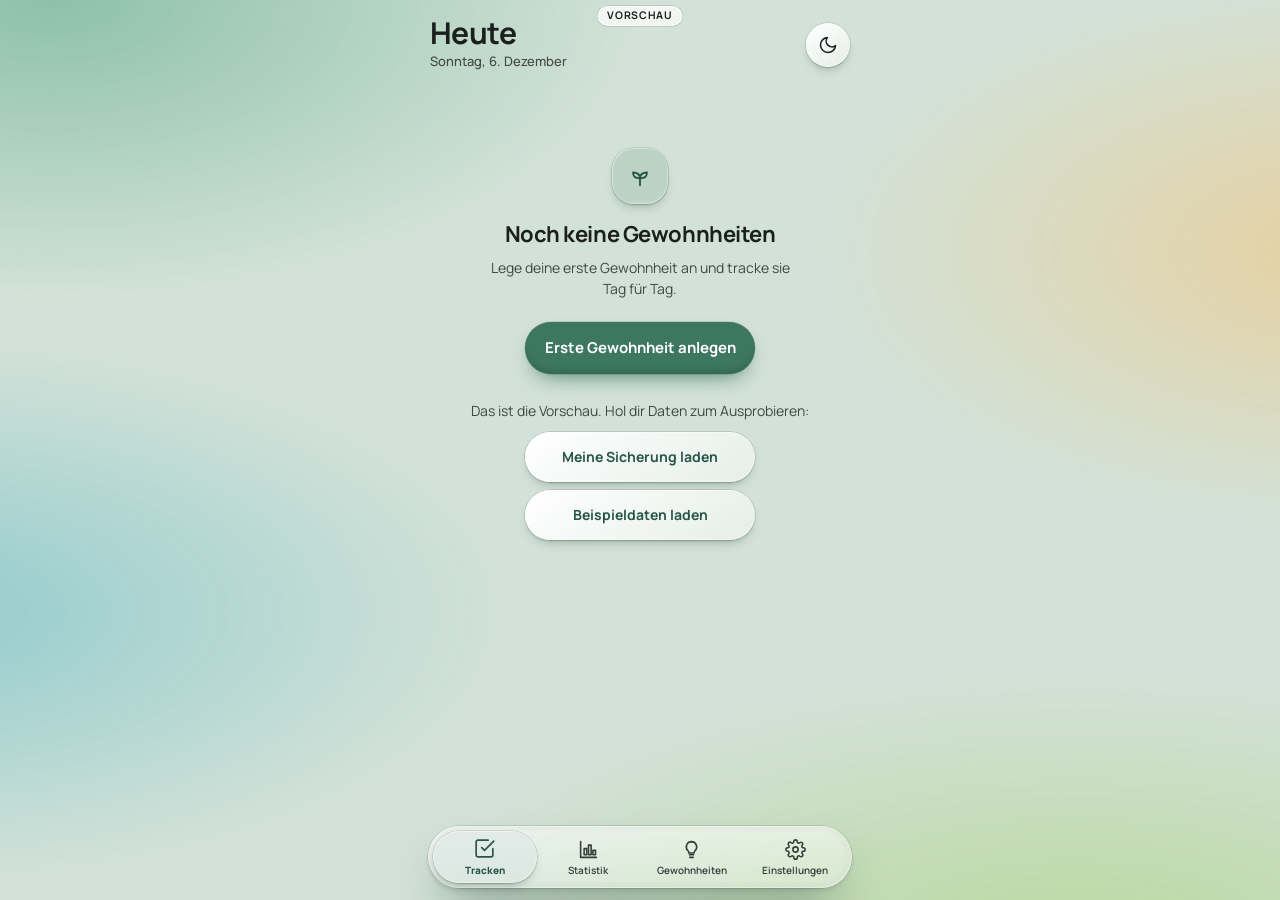
==== commit 265d8c23: "Vorschau: Milchglas als Design, Gruppen aus, Liste nach Im Aufbau/Stabil, faellig erst ab Anlegen Co" ====
--- a/preview/index.html
+++ b/preview/index.html
@@ -327,6 +327,7 @@
 .empty .ico svg{width:28px;height:28px;stroke:var(--accent-ink);fill:none;stroke-width:1.6;stroke-linecap:round;stroke-linejoin:round}
 .empty h2{font-family:var(--font-display);font-weight:500;font-size:22px;color:var(--ink);margin:0 0 6px}
 .empty p{font-size:14px;margin:0 0 22px;line-height:1.55}
+.section-label.tsec{margin:16px 6px 8px}
 .section-label{font-size:11.5px;font-weight:700;letter-spacing:.06em;text-transform:uppercase;color:var(--faint);margin:20px 6px 11px}
 
 /* ---- Nav ---- */
@@ -808,8 +809,10 @@
    Schriften und Zustandsfarben kommen vom Original. Hilfs-Tokens beginnen mit --gl-.
    Akzente setzen nur die Palette (--l-* hell, --d-* dunkel); die drei Modus-Bloecke ordnen sie zu. */
 :root[data-style="glas"]{
-  /* Regler des Glas-Stils: 1 = Grundeinstellung. Varianten ([data-var]) setzen nur diese Werte, Schrift und Rundung. */
-  --v-gloss:1; --v-rim:1; --v-fill:1; --v-blur:1; --v-sat:175%; --v-blob:1; --v-drop:1; --v-edge:1;
+  /* Regler des Glas-Stils (Milchglas: kein Glanz, schwacher Rand, milchige Fuellung, starke Unschaerfe).
+     1 waere das erste, glaenzende Glas; die Regler skalieren Glanz, Rand, Fuellung, Unschaerfe, Farbfeld, Schatten, Kante. */
+  --v-gloss:0; --v-rim:.35; --v-fill:2.1; --v-blur:1.6; --v-sat:120%; --v-blob:.8; --v-drop:1; --v-edge:1;
+  --font-display:"Manrope",-apple-system,BlinkMacSystemFont,"Segoe UI",sans-serif;
   --gl-field:radial-gradient(64% 46% at 4% 0%,var(--gl-b1),transparent 72%),
     radial-gradient(58% 42% at 106% 28%,var(--gl-b2),transparent 72%),
     radial-gradient(66% 42% at -8% 68%,var(--gl-b3),transparent 72%),
@@ -1156,36 +1159,9 @@
 }
 
 
-/* --- Varianten des Glas-Stils (Auswahl in der Vorschau): nur Regler, Farbfeld, Rundung und Schrift --- */
-:root[data-style="glas"][data-var="2"]{--v-gloss:0.45; --v-rim:0.6}   /* Ruhig */
-:root[data-style="glas"][data-var="3"]{--v-gloss:0.12; --v-rim:0.4; --v-fill:1.5; --v-blur:1.3; --v-sat:140%}   /* Matt */
-:root[data-style="glas"][data-var="4"]{--v-gloss:0; --v-rim:0.35; --v-fill:2.1; --v-blur:1.6; --v-sat:120%; --v-blob:0.8; --font-display:"Manrope",-apple-system,BlinkMacSystemFont,"Segoe UI",sans-serif}   /* Milchglas */
-:root[data-style="glas"][data-var="5"]{--v-gloss:0.3; --v-rim:0.7; --v-fill:0.45; --v-blur:0.5; --v-sat:190%}   /* Klar */
-:root[data-style="glas"][data-var="6"]{--v-gloss:0; --v-rim:0.2; --v-fill:2.6; --v-blob:0.45; --v-drop:0.6; --rs:1.0; --font-display:"Newsreader",serif; --font-body:"Inter",-apple-system,BlinkMacSystemFont,"Segoe UI",sans-serif}   /* Papier */
-:root[data-style="glas"][data-var="7"]{--v-gloss:0.25; --v-rim:0.5; --v-fill:1.2; --v-blob:0.7; --gl-field:linear-gradient(155deg,var(--gl-b1),transparent 46%),linear-gradient(335deg,var(--gl-b3),transparent 52%),linear-gradient(60deg,var(--gl-b2),transparent 40%); --font-display:"Fraunces",serif; --font-body:"Figtree",-apple-system,BlinkMacSystemFont,"Segoe UI",sans-serif}   /* Seide */
-:root[data-style="glas"][data-var="8"]{--v-gloss:0.2; --v-rim:0.45; --v-fill:1.3; --gl-field:linear-gradient(180deg,var(--gl-b1),transparent 42%),linear-gradient(0deg,var(--gl-b4),transparent 38%); --font-display:"Plus Jakarta Sans",-apple-system,BlinkMacSystemFont,"Segoe UI",sans-serif; --font-body:"Plus Jakarta Sans",-apple-system,BlinkMacSystemFont,"Segoe UI",sans-serif}   /* Horizont */
-:root[data-style="glas"][data-var="9"]{--v-gloss:0.35; --v-rim:0.55; --v-fill:0.9; --v-blob:1.15; --v-sat:200%; --gl-field:radial-gradient(120% 28% at 50% 12%,var(--gl-b1),transparent 70%),radial-gradient(120% 26% at 30% 46%,var(--gl-b3),transparent 70%),radial-gradient(120% 26% at 70% 80%,var(--gl-b2),transparent 70%); --font-display:"Outfit",-apple-system,BlinkMacSystemFont,"Segoe UI",sans-serif; --font-body:"Outfit",-apple-system,BlinkMacSystemFont,"Segoe UI",sans-serif}   /* Aurora */
-:root[data-style="glas"][data-var="10"]{--v-gloss:0.1; --v-rim:0.3; --v-fill:1.7; --v-blur:1.8; --v-blob:0.5; --v-drop:0.5; --font-display:"DM Sans",-apple-system,BlinkMacSystemFont,"Segoe UI",sans-serif; --font-body:"DM Sans",-apple-system,BlinkMacSystemFont,"Segoe UI",sans-serif}   /* Nebel */
-:root[data-style="glas"][data-var="11"]{--v-gloss:0; --v-rim:0.25; --v-edge:2.2; --v-fill:1.4; --v-drop:0.35; --rs:0.85; --font-display:"Space Grotesk",-apple-system,BlinkMacSystemFont,"Segoe UI",sans-serif; --font-body:"Inter",-apple-system,BlinkMacSystemFont,"Segoe UI",sans-serif}   /* Kante */
-:root[data-style="glas"][data-var="12"]{--v-gloss:0.2; --v-rim:0.45; --v-fill:1.5; --v-drop:1.2; --rs:1.6; --font-display:"Nunito",-apple-system,BlinkMacSystemFont,"Segoe UI",sans-serif; --font-body:"Nunito",-apple-system,BlinkMacSystemFont,"Segoe UI",sans-serif}   /* Weich */
-:root[data-style="glas"][data-var="13"]{--v-gloss:0; --v-rim:0.3; --v-fill:1.9; --v-blob:0.3; --v-drop:0.45; --rs:1.1; --font-display:"Inter",-apple-system,BlinkMacSystemFont,"Segoe UI",sans-serif; --font-body:"Inter",-apple-system,BlinkMacSystemFont,"Segoe UI",sans-serif}   /* Schlicht */
-:root[data-style="glas"][data-var="14"]{--v-gloss:0.12; --v-rim:0.4; --v-fill:1.6; --v-blob:0.55; --rs:1.0; --font-display:"Playfair Display",serif; --font-body:"Inter",-apple-system,BlinkMacSystemFont,"Segoe UI",sans-serif}   /* Editorial */
-:root[data-style="glas"][data-var="15"]{--v-gloss:0.2; --v-rim:0.5; --v-fill:0.8; --v-drop:1.6; --v-blur:1.2; --font-display:"Sora",-apple-system,BlinkMacSystemFont,"Segoe UI",sans-serif; --font-body:"Sora",-apple-system,BlinkMacSystemFont,"Segoe UI",sans-serif}   /* Tiefe */
-:root[data-style="glas"][data-var="16"]{--v-gloss:0.55; --v-rim:0.8; --v-fill:1.6; --v-blob:0.6; --v-sat:130%; --gl-field:radial-gradient(130% 50% at 50% -10%,var(--gl-b3),transparent 70%),radial-gradient(90% 40% at 100% 100%,var(--gl-b2),transparent 72%); --font-display:"Lora",serif}   /* Perle */
-:root[data-style="glas"][data-var="17"]{--v-gloss:0.15; --v-rim:0.35; --v-fill:0.7; --v-blob:1.3; --v-sat:210%; --font-display:"Bricolage Grotesque",-apple-system,BlinkMacSystemFont,"Segoe UI",sans-serif}   /* Tinte */
-:root[data-style="glas"][data-var="18"]{--v-gloss:0.3; --v-rim:0.55; --v-fill:1.25; --rs:1.15; --font-display:"Urbanist",-apple-system,BlinkMacSystemFont,"Segoe UI",sans-serif; --font-body:"Urbanist",-apple-system,BlinkMacSystemFont,"Segoe UI",sans-serif}   /* Rund */
-:root[data-style="glas"][data-var="19"]{--v-gloss:0.1; --v-rim:0.45; --v-fill:1.35; --v-blob:0.9; --gl-field:radial-gradient(90% 60% at 12% 0%,var(--gl-b1),transparent 70%); --font-display:"Geist",-apple-system,BlinkMacSystemFont,"Segoe UI",sans-serif; --font-body:"Geist",-apple-system,BlinkMacSystemFont,"Segoe UI",sans-serif}   /* Studio */
-:root[data-style="glas"][data-var="20"]{--v-gloss:0.3; --v-rim:0.5; --v-fill:1.45; --v-blur:1.4; --v-blob:0.65; --v-drop:0.7}   /* Sanft */
-/* serifenlose Ueberschriften brauchen mehr Gewicht als die Serifenschrift */
-:root[data-dsans] :is(.head h1,.tghead .tname .n,.sheet-head h2,.empty h2,.mnav h2,.cel-card h2){font-weight:700;letter-spacing:-.02em}
-:root[data-dsans] :is(.tc-count,.hd-figs b,.st-fig .n,.st-big .n,.stepper .val,.hs .n,.arch-sum b,.arch-card .ap,.stat-card .sh .pct){font-weight:600}
-/* Varianten-Leiste der Vorschau */
-.pv-var{position:fixed;top:calc(var(--safe-top) + 5px);left:50%;transform:translateX(-50%);z-index:45;display:flex;align-items:center;gap:2px;
-  padding:3px;border-radius:999px;background:rgba(22,26,24,.86);color:#fff;font:600 12px/1 system-ui,-apple-system,sans-serif;box-shadow:0 4px 14px -4px rgba(0,0,0,.5)}
-.pv-var button{width:34px;height:30px;border-radius:999px;color:#fff;font-size:17px;line-height:1;display:grid;place-items:center}
-.pv-var button:active{background:rgba(255,255,255,.18)}
-.pv-var span{min-width:104px;text-align:center;white-space:nowrap;font-variant-numeric:tabular-nums}
-:root.pv-on .head{margin-top:34px}
+/* Glas hat serifenlose Ueberschriften: die brauchen mehr Gewicht als die Serifenschrift */
+:root[data-style="glas"] :is(.head h1,.tghead .tname .n,.sheet-head h2,.empty h2,.mnav h2,.cel-card h2){font-weight:700;letter-spacing:-.02em}
+:root[data-style="glas"] :is(.tc-count,.hd-figs b,.st-fig .n,.st-big .n,.stepper .val,.hs .n,.arch-sum b,.arch-card .ap,.stat-card .sh .pct){font-weight:600}
 </style>
 </head>
 <body>
@@ -1412,6 +1388,7 @@
 }
 // wie dueToday(), nur fuer ein beliebiges Datum (Tages-Checkliste mit Navigation)
 function dueOnDate(h,d){
+  if(ds(d)<ds(habitStart(h)))return false;   // vor dem Anlegen nichts faellig (sonst bleibt "gestern" offen)
   if(h.schedule==='daily')return true;
   if(h.schedule==='weekdays')return h.weekdays.includes(wd(d));
   if(h.schedule==='everyN')return isSchedDay(h,d);
@@ -1972,7 +1949,7 @@
   html+=todayListHTML(viewDateStr,viewDate,now);
 
   html+=`<button class="add-btn" onclick="openHabitEditor()"><svg viewBox="0 0 24 24"><path d="M12 5v14M5 12h14"/></svg> Neue Gewohnheit</button>
-    <button class="add-btn" style="margin-top:8px" onclick="openGroupEditor()"><svg viewBox="0 0 24 24"><path d="M12 5v14M5 12h14"/></svg> Neue Gruppe</button>`;
+    ${GROUPS_ON?`<button class="add-btn" style="margin-top:8px" onclick="openGroupEditor()"><svg viewBox="0 0 24 24"><path d="M12 5v14M5 12h14"/></svg> Neue Gruppe</button>`:''}`;
   el.innerHTML=html;
   wkAnim='';
 }
@@ -2072,37 +2049,18 @@
   // (die stehen ab Fensterbeginn in der Liste, zaehlen aber erst zu "Dein Tag", wenn es eng wird)
   const shown=h=>week||isWin(h)||dueOnDate(h,viewDate)||h.situations.some(s=>getE(h.id,s.id,dStr)!==undefined);
   const head=week?wkHeadHTML(dStr):'';
-  let rows='',cards='';
-  S.groups.forEach(g=>{
-    if(!groupHabits(g).some(shown))return;
-    // Gruppenfeld: ein Segment je faelliger Gewohnheit, ohne Zahlen
-    const segs=groupHabits(g).filter(h=>countsOn(h,parse(dStr))).map(h=>{
-      const st=dayFull(h,dStr);return `<i class="${st==='g'||st==='o'||st==='r'?st:''}"></i>`;}).join('');
-    // jede Gruppe ist eine eigene Karte mit farbig abgesetzter Kopfzeile
-    cards+=`<div class="tlist tgroup ${g.collapsed?'closed':''}"><div class="trow tghead">
-      <button class="tchev" onclick="toggleGroup('${g.id}')"
-        aria-label="${g.collapsed?'Gruppe aufklappen':'Gruppe zuklappen'}">
-        <svg class="mchev ${g.collapsed?'':'open'}" viewBox="0 0 24 24"><path d="M6 9l6 6 6-6"/></svg>
-      </button>
-      <button class="trow-open" onclick="openGroupEditor('${g.id}')" aria-label="${esc(g.name)} bearbeiten">
-        <div class="ico-tile">${svgIcon(g.icon)}</div>
-        <div class="tname"><div class="n"><span>${esc(g.name)}</span></div></div>
-      </button>
-      <button class="tstatus" ${dis} onclick="openGroupDay('${g.id}','${dStr}')" aria-label="${esc(g.name)} tracken">${segs}</button>
-    </div>`;
-    if(!g.collapsed){
-      const mem=groupHabits(g).filter(shown);
-      if(week&&mem.length)cards+=head;
-      mem.forEach(h=>{cards+=todayHabitRowHTML(h,dStr,dis,false,isToday);});
-    }
-    cards+=`</div>`;
-  });
-  ungroupedHabits().filter(shown).forEach(h=>{rows+=todayHabitRowHTML(h,dStr,dis,false,isToday);});
-  if(!rows&&!cards)return `<div class="tlist"><div class="tempty">Für diesen Tag ist nichts geplant.</div></div>`;
-  return cards+(rows?`<div class="tlist">${head}${rows}</div>`:'');
+  // Gruppen sind vorerst aus (GROUPS_ON). Die Liste ordnet sich selbst: oben was noch im Aufbau ist,
+  // darunter was stabil laeuft. Faellt eine stabile Gewohnheit zurueck, wandert sie wieder nach oben.
+  const hs=activeHabits().filter(h=>shown(h)&&(!isWin(h)||week||dStr>=ds(habitStart(h))));
+  if(!hs.length)return `<div class="tlist"><div class="tempty">Für diesen Tag ist nichts geplant.</div></div>`;
+  const build=hs.filter(h=>fortschritt(h).phase==='build'),steady=hs.filter(h=>fortschritt(h).phase!=='build');
+  const card=(title,list)=>list.length?`<div class="section-label tsec">${title}</div><div class="tlist">${head}${list.map(h=>todayHabitRowHTML(h,dStr,dis,false,isToday)).join('')}</div>`:'';
+  return card('Im Aufbau',build)+card('Stabil',steady);
 }
 
 /* ---------- Groups ---------- */
+// Gruppen vorerst ausgeschaltet: Daten und Code bleiben, nur Anzeige und "Neue Gruppe" sind weg
+const GROUPS_ON=false;
 // how many members are due on `date`, and how many of those are settled (green or excused)
 function groupDayCounts(g,date){
   let due=0,done=0;
@@ -2913,7 +2871,7 @@
     ideas:[{id:'di1',text:'Direkt nach dem Essen abspülen',note:'',prio:'high'},{id:'di2',text:'Handy nicht ins Bett',note:'',prio:'high'},
       {id:'di3',text:'Abends lesen',note:'',prio:'mid'}],
     groups:[{id:'dg1',name:'Lernen',icon:'brain',habitIds:['d6','d7'],collapsed:false}]});
-  S.settings.theme=st.theme;S.settings.style=st.style;S.settings.accent=st.accent;S.settings.variant=st.variant;
+  S.settings.theme=st.theme;S.settings.style=st.style;S.settings.accent=st.accent;
   save();location.reload();
 }
 function cycleTheme(){const o=['system','light','dark'];S.settings.theme=o[(o.indexOf(S.settings.theme)+1)%3];save();applyTheme();
@@ -3129,20 +3087,9 @@
 const ACCENTS=[['salbei','Salbei'],['ozean','Ozean'],['flieder','Flieder'],['sand','Sand'],['rose','Rosé']];
 function styleName(){return S.settings.style==='original'?'original':'glas';}
 function accentName(){const a=S.settings.accent;return ACCENTS.some(x=>x[0]===a)?a:'salbei';}
-/* Varianten des Glas-Stils zum Aussuchen (Regler stehen im CSS unter [data-var]); 1 = Grundeinstellung */
-const VARIANTS=['Glas','Ruhig','Matt','Milchglas','Klar','Papier','Seide','Horizont','Aurora','Nebel','Kante','Weich','Schlicht','Editorial','Tiefe','Perle','Tinte','Rund','Studio','Sanft'];
-const VAR_DSANS=[4,8,9,10,11,12,13,15,17,18,19];          // Varianten mit serifenloser Ueberschrift
-const VAR_FONTS='https://fonts.googleapis.com/css2?family=Inter:wght@400;500;600;700&family=Figtree:wght@400;500;600;700&family=Plus+Jakarta+Sans:wght@400;500;600;700&family=Outfit:wght@400;500;600;700&family=DM+Sans:wght@400;500;600;700&family=Space+Grotesk:wght@400;500;600;700&family=Nunito:wght@400;500;600;700&family=Sora:wght@400;500;600;700&family=Bricolage+Grotesque:wght@400;500;600;700&family=Urbanist:wght@400;500;600;700&family=Geist:wght@400;500;600;700&family=Newsreader:wght@400;500;600&family=Playfair+Display:wght@400;500;600&family=Lora:wght@400;500;600&display=swap';
-function variantNo(){const v=+S.settings.variant||1;return v>=1&&v<=VARIANTS.length?v:1;}
-function loadVariantFonts(){if(document.getElementById('varFonts'))return;
-  const l=document.createElement('link');l.id='varFonts';l.rel='stylesheet';l.href=VAR_FONTS;document.head.appendChild(l);}
-function setVariant(n){const N=VARIANTS.length;S.settings.variant=((n-1)%N+N)%N+1;save();applyStyle();updateVariantBar();}
-function updateVariantBar(){const el=document.getElementById('pvVarLbl');if(el)el.textContent=variantNo()+' · '+VARIANTS[variantNo()-1];}
-function applyStyle(){const s=styleName(),root=document.documentElement,v=variantNo();
+function applyStyle(){const s=styleName(),root=document.documentElement;
   if(s==='original'){root.removeAttribute('data-style');root.removeAttribute('data-accent');}
   else{root.setAttribute('data-style',s);root.setAttribute('data-accent',accentName());}
-  if(s!=='original'&&v>1){root.setAttribute('data-var',v);loadVariantFonts();}else root.removeAttribute('data-var');
-  if(s!=='original'&&VAR_DSANS.includes(v))root.setAttribute('data-dsans','');else root.removeAttribute('data-dsans');
   syncThemeColor();}
 // theme-color (steht im Deploy-Wrapper): in Klassisch unveraendert lassen, in Glas auf die Grundfarbe des Farbfelds setzen
 function syncThemeColor(){const metas=document.querySelectorAll('meta[name="theme-color"]');if(!metas.length)return;
@@ -3173,10 +3120,7 @@
 /* ---------- Init ---------- */
 function renderAll(){renderTrack();document.getElementById('viewSub').textContent=titles.track[1]();}
 applyStyle();applyTheme();renderAll();staggerIn('track');
-if(PREVIEW){   // Vorschau: Leiste zum Durchblaettern der Design-Varianten
-  const b=document.createElement('div');b.className='pv-var';
-  b.innerHTML='<button onclick="setVariant(variantNo()-1)" aria-label="Vorherige Variante">‹</button><span id="pvVarLbl"></span><button onclick="setVariant(variantNo()+1)" aria-label="Nächste Variante">›</button>';
-  document.body.appendChild(b);document.documentElement.classList.add('pv-on');updateVariantBar();}
+if(PREVIEW){const b=document.createElement('div');b.className='pv-badge';b.textContent='Vorschau';document.body.appendChild(b);}
 clearNotifs();pushStatus();
 document.addEventListener('visibilitychange',()=>{
   if(document.visibilityState==='visible'){clearNotifs();pushStatus();}else pushStatus(true);});
